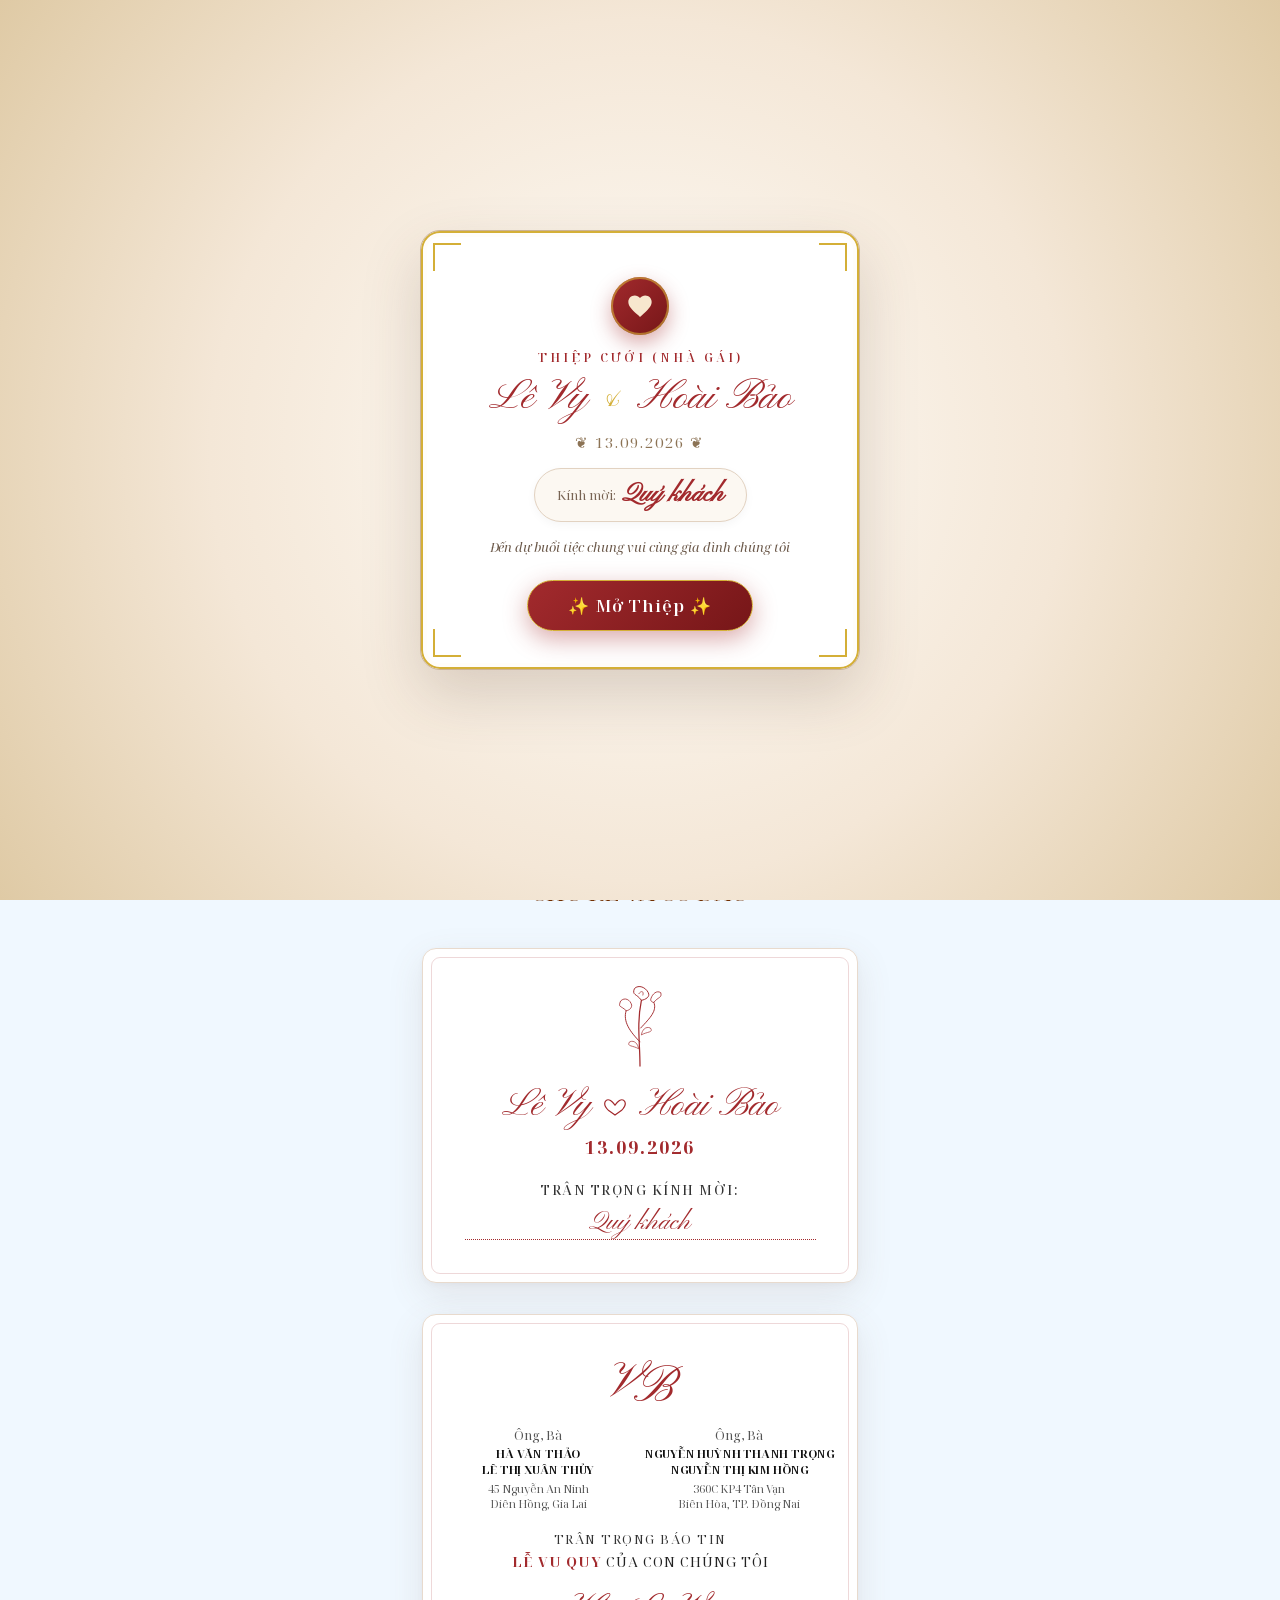
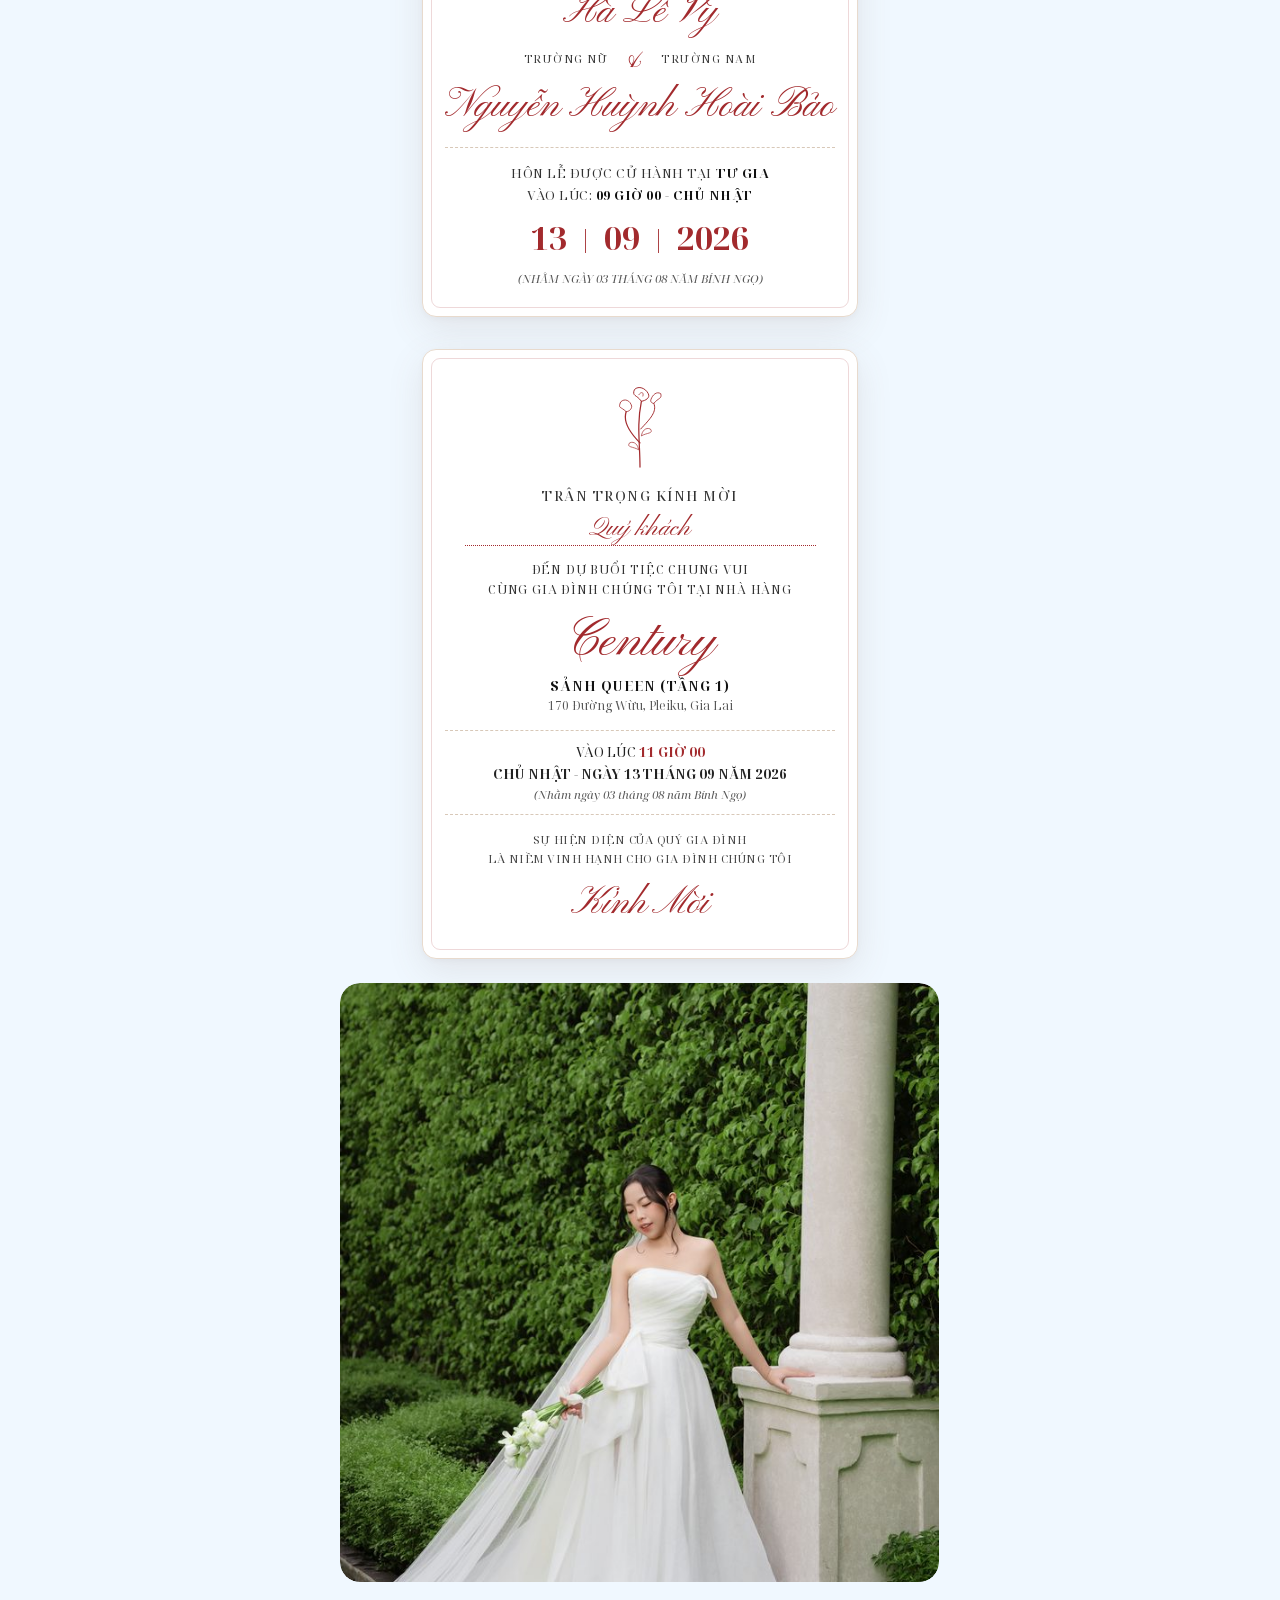
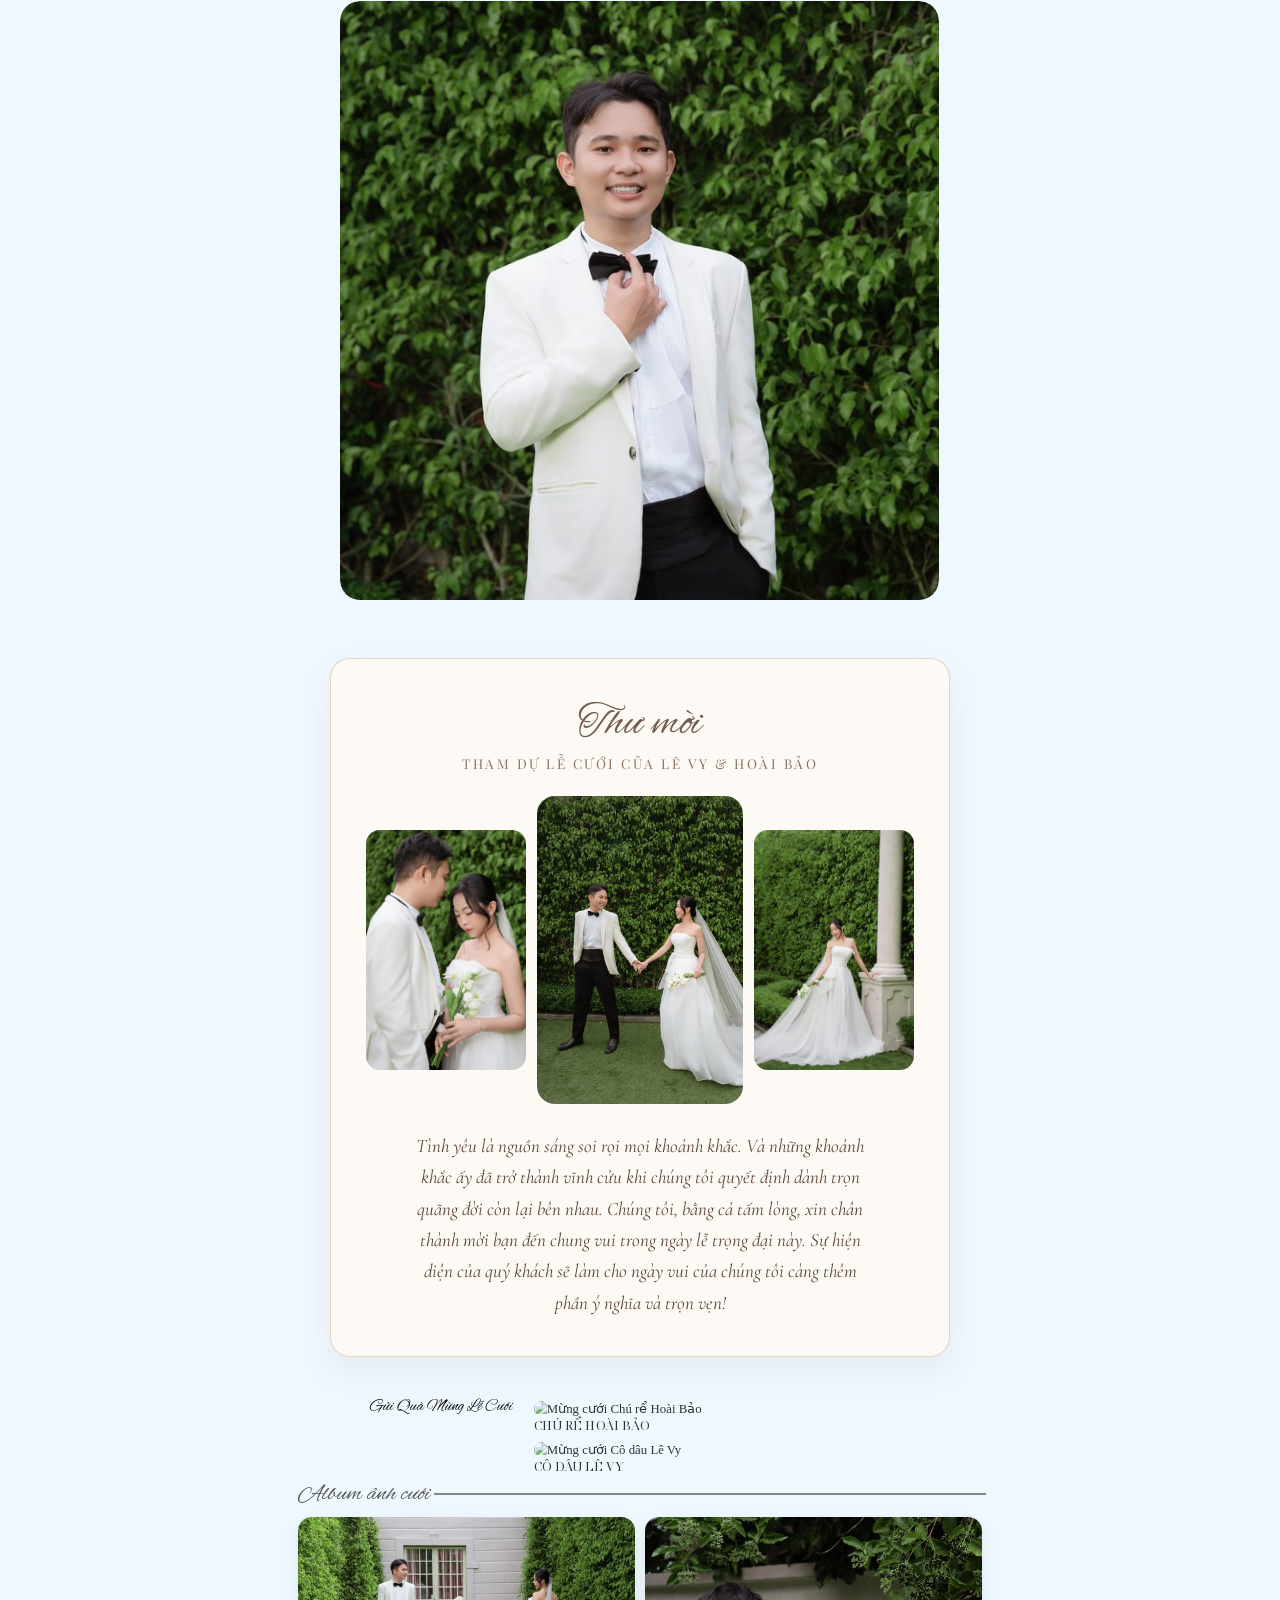
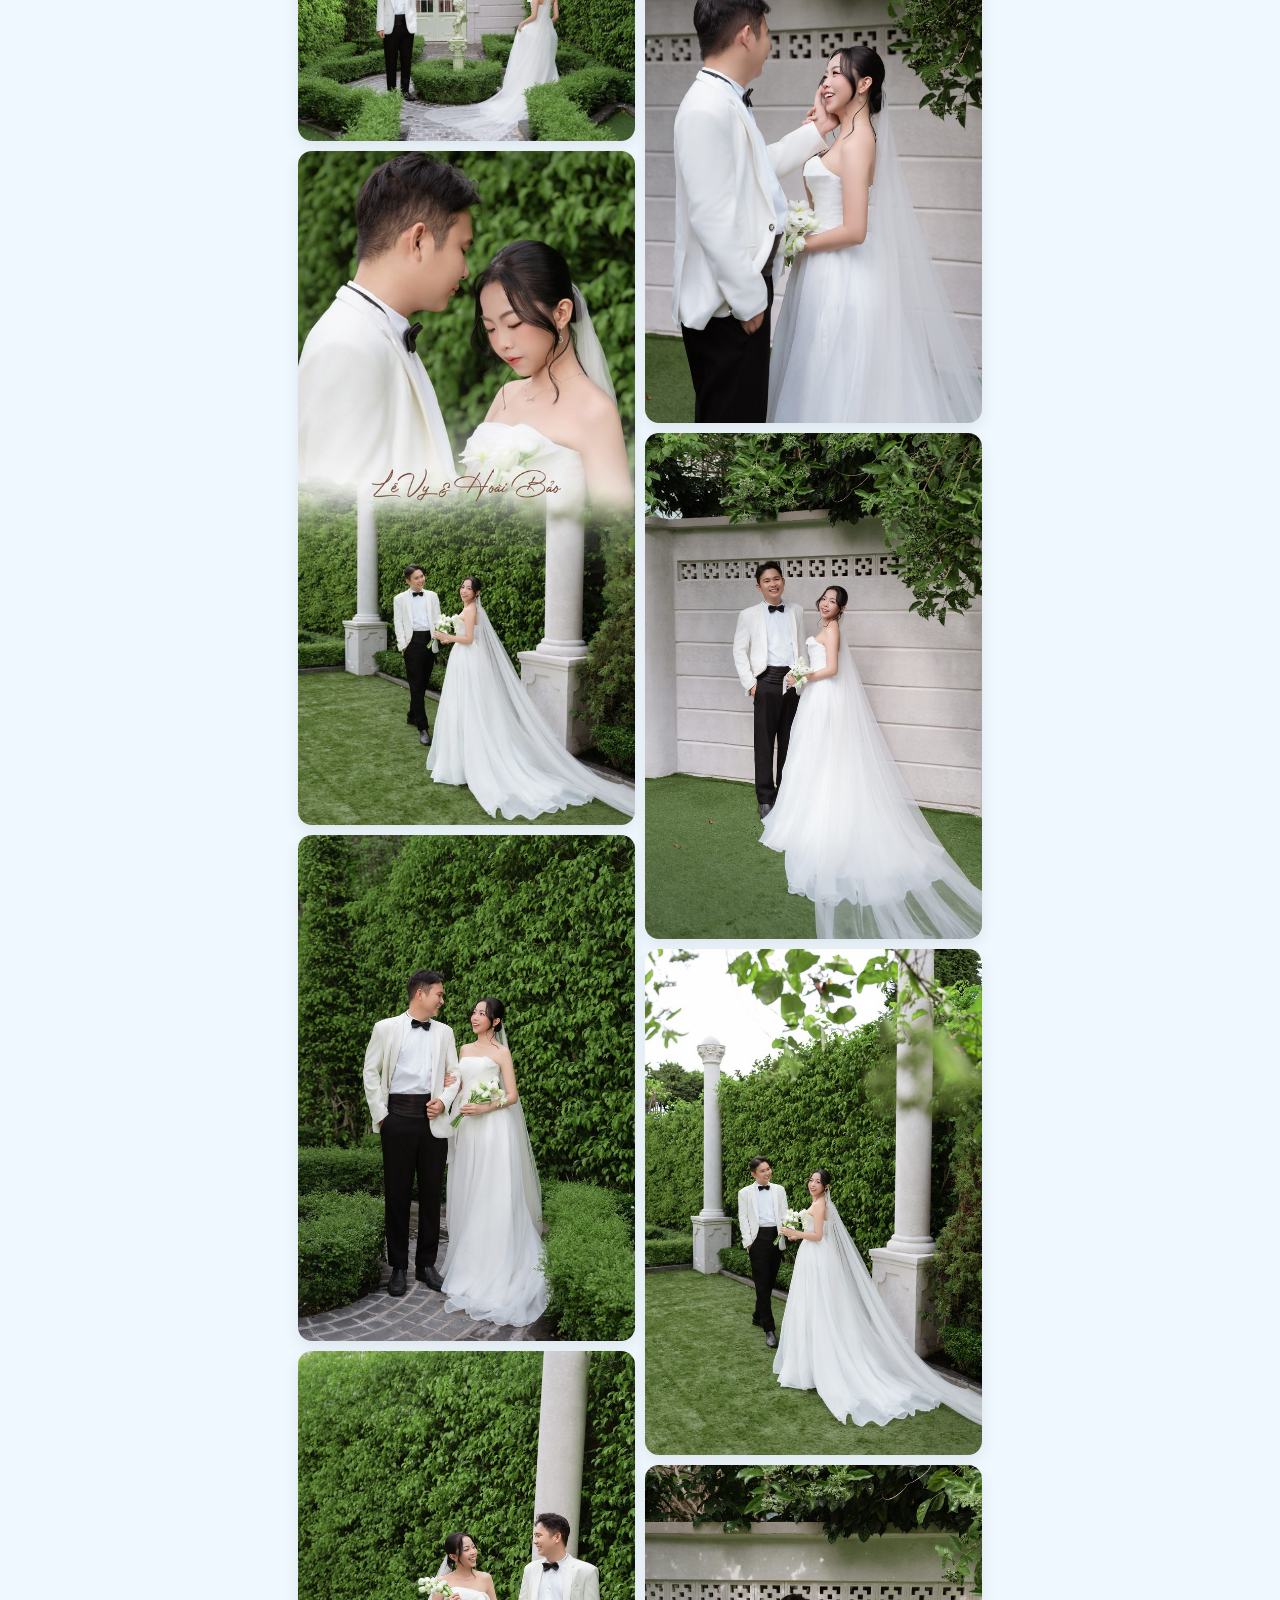
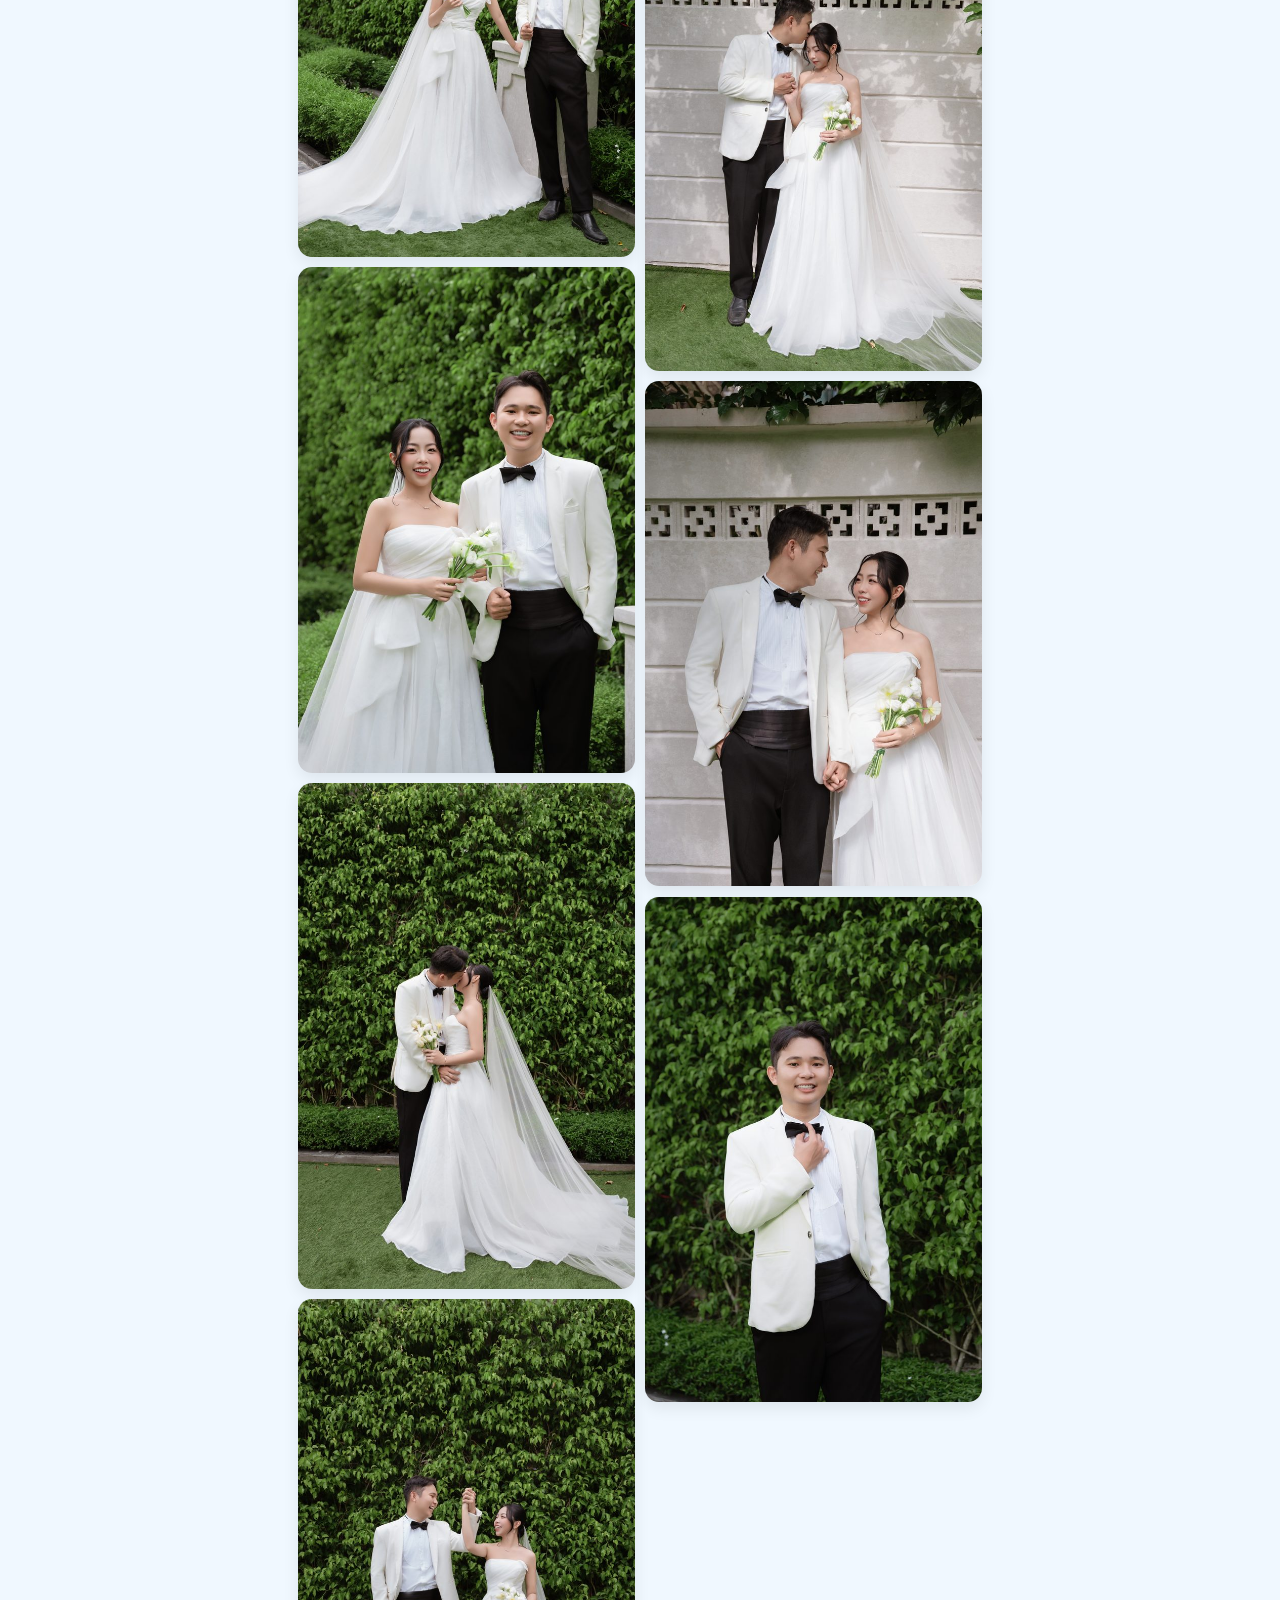
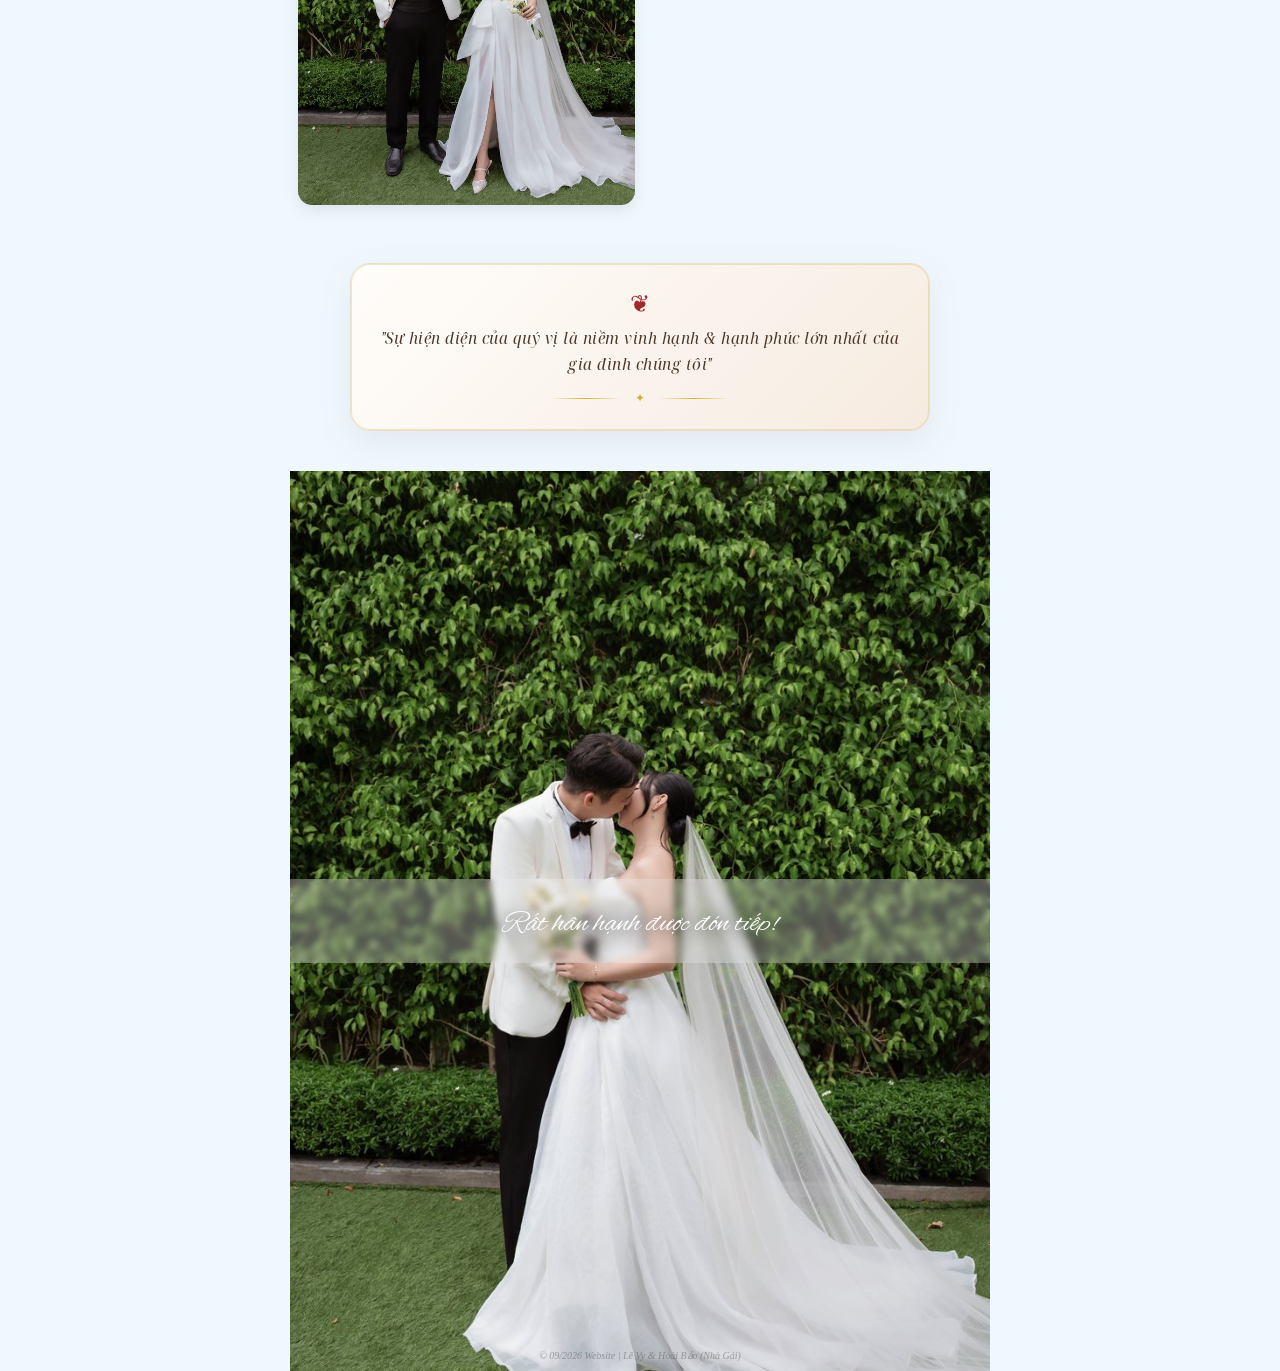
==== nhagai/index.html @ 1fc00e62 "Them nha trai" ====
<!DOCTYPE html>
<html lang="vi">

<head>
    <meta charset="UTF-8">
    <meta name="viewport" content="width=device-width, initial-scale=1.0">
    <title>Lễ Vu Quy Lê Vy & Hoài Bảo | Thiệp Nhà Gái</title>
    <link rel="stylesheet" href="../style.css?v=19.9">
    <link rel="stylesheet" href="../style2.css?v=19.9">
    <script src="../js.js?v=19.9"></script>

    <link rel="preconnect" href="https://fonts.googleapis.com">
    <link rel="preconnect" href="https://fonts.gstatic.com" crossorigin>
    <link
        href="https://fonts.googleapis.com/css2?family=Alex+Brush&family=Cormorant+Garamond:ital,wght@0,400;0,500;0,600;0,700;1,400&family=Great+Vibes&family=MonteCarlo&family=Montserrat:ital,wght@0,300..700;1,300..700&family=Newsreader:opsz,wght@6..72,500&family=Noto+Serif+Display:ital,wght@0,300..700;1,300..700&family=Pinyon+Script&family=Playfair+Display:ital,wght@0,400;0,600;0,700;1,400&display=swap"
        rel="stylesheet">

    <meta property="og:title" content="Lễ Vu Quy Lê Vy & Hoài Bảo | Thiệp Nhà Gái" />
    <meta property="og:description"
        content="Kính mời quý khách đến dự lễ cưới của Lê Vy & Hoài Bảo | Chủ Nhật, 13 tháng 9, 2026 | Nhà Hàng Century, Pleiku, Gia Lai" />
    <meta property="og:image" content="https://hoaibao-levy.vercel.app/source/photos/couple_2.jpg" />
    <meta property="og:type" content="website" />
    <meta property="og:url" content="https://hoaibao-levy.vercel.app/nhagai" />
    <link rel="icon" href="../source/favicon.png" type="image/png">

    <link rel="preload" as="image" href="../source/doc/back_thiep.svg" />
    <link rel="preload" as="audio" href="../source/music.mp3" type="audio/mpeg" />
    <link rel="preload" as="image" href="../source/doc/cam_anh.svg" />
    <link rel="preload" as="image" href="../source/doc/xanh_chi.svg" />
</head>

<audio id="myAudio" loop preload="auto">
    <source src="../source/music.mp3" type="audio/mpeg">
    Trình duyệt của bạn không hỗ trợ audio.
</audio>

<body data-side="nhagai">
    <!-- Canvas cánh hoa rơi & hiệu ứng lung linh -->
    <canvas id="petalsCanvas"></canvas>

    <!-- Floating Nút Tắt/Mở Nhạc Sang Trọng -->
    <button id="musicControlBtn" class="music_control_btn playing" aria-label="Bật/Tắt nhạc">
        <div class="music_disc">
            <svg viewBox="0 0 24 24" fill="currentColor" class="music_icon icon_playing">
                <path d="M12 3v10.55c-.59-.34-1.27-.55-2-.55-2.21 0-4 1.79-4 4s1.79 4 4 4 4-1.79 4-4V7h4V3h-6z" />
            </svg>
            <svg viewBox="0 0 24 24" fill="currentColor" class="music_icon icon_paused">
                <path
                    d="M4.27 3L3 4.27l9 9v.28c-.59-.34-1.27-.55-2-.55-2.21 0-4 1.79-4 4s1.79 4 4 4 4-1.79 4-4v-1.73l4.27 4.27c-.4.24-.86.41-1.37.46V21h.1c2.21 0 4-1.79 4-4v-2.73l3.73 3.73L20.73 21 4.27 3zM14 7h4V3h-6v5.18l2 2V7z" />
            </svg>
        </div>
        <div class="music_waves">
            <span></span><span></span><span></span>
        </div>
    </button>

    <!-- ENVELOPE LANDING OVERLAY (Luxury Redesign - Nhà Gái) -->
    <div id="envelopeOverlay">
        <div class="envelope_card">
            <!-- Gold Corner Ornaments -->
            <div class="corner_gold corner_tl"></div>
            <div class="corner_gold corner_tr"></div>
            <div class="corner_gold corner_bl"></div>
            <div class="corner_gold corner_br"></div>

            <div class="envelope_wax_seal">
                <svg viewBox="0 0 24 24" fill="currentColor" width="28" height="28">
                    <path
                        d="M12 21.35l-1.45-1.32C5.4 15.36 2 12.28 2 8.5 2 5.42 4.42 3 7.5 3c1.74 0 3.41.81 4.5 2.09C13.09 3.81 14.76 3 16.5 3 19.58 3 22 5.42 22 8.5c0 3.78-3.4 6.86-8.55 11.54L12 21.35z" />
                </svg>
            </div>

            <div class="envelope_sub_label">THIỆP CƯỚI (NHÀ GÁI)</div>

            <div class="envelope_couple_names">
                <span class="envelope_name">Lê Vy</span>
                <span class="envelope_amp">&amp;</span>
                <span class="envelope_name">Hoài Bảo</span>
            </div>

            <div class="envelope_gold_divider">❦ 13.09.2026 ❦</div>

            <div class="guest_pill_box">
                <span class="guest_label">Kính mời:</span>
                <span id="envelopeGuestName" class="guest_name">Quý khách</span>
            </div>

            <div class="envelope_subtext">Đến dự buổi tiệc chung vui cùng gia đình chúng tôi</div>
            <button id="btnOpenEnvelope" class="btn_open_envelope">✨ Mở Thiệp ✨</button>
        </div>
    </div>

    <!-- THIỆP COVER SECTION (Nhà Gái) -->
    <div class="thiep">
        <div class="thiep_blur-bg">
            <div class="thiep_container">
                <!-- Save the Date -->
                <div class="thiep_des">
                    <span class="thiep_gold_flourish">❦</span>
                    <p class="font_fancy_savetime">Save the Date</p>
                    <span class="thiep_gold_flourish">❦</span>
                </div>

                <!-- Tên Chú Rể & Cô Dâu (Nhà Gái: Bride First) -->
                <div class="thiep_name">
                    <h1 class="thiep_couple_title text_white">
                        <span>Lê Vy</span>
                        <span class="thiep_ampersand">&amp;</span>
                        <span>Hoài Bảo</span>
                    </h1>
                </div>

                <!-- Ngày Giờ Lễ Cưới -->
                <div class="thiep_date_box">
                    <div class="thiep_date_row">
                        <div class="thiep_item">
                            <hr class="gold_line">
                            <span class="padding_day">CHỦ NHẬT</span>
                            <hr class="gold_line">
                        </div>
                        <div class="thiep_main_date">13</div>
                        <div class="thiep_item">
                            <hr class="gold_line">
                            <span class="padding_hour">11H00</span>
                            <hr class="gold_line">
                        </div>
                    </div>
                    <div class="thiep_month_year">THÁNG 09 • 2026</div>
                </div>

                <!-- Địa Điểm Tổ Chức (Nhà Gái: Century Gia Lai) -->
                <div class="thiep_add">
                    <p class="add_fancy">Địa điểm tổ chức</p>
                    <h2 class="add_big">NHÀ HÀNG CENTURY</h2>
                    <p class="add_small">Sảnh Queen (Tầng 1)</p>
                    <p class="add_small">170 Đường Wừu — Pleiku — Gia Lai</p>
                </div>

                <!-- Nút Bản Đồ -->
                <div class="thiep_all_icon">
                    <a class="thiep_map_btn"
                        href="https://maps.google.com/?q=Nh%C3%A0+H%C3%A0ng+Century,+170+W%E1%BB%ABu,+Pleiku,+Gia+Lai"
                        target="_blank" rel="noopener noreferrer">
                        <svg width="18" height="18" viewBox="0 0 24 24" fill="currentColor">
                            <path
                                d="M12 2C8.13 2 5 5.13 5 9c0 5.25 7 13 7 13s7-7.75 7-13c0-3.87-3.13-7-7-7zm0 9.5c-1.38 0-2.5-1.12-2.5-2.5s1.12-2.5 2.5-2.5 2.5 1.12 2.5 2.5-1.12 2.5-2.5 2.5z" />
                        </svg>
                        <span>Xem Bản Đồ Chỉ Đường</span>
                    </a>
                </div>

            </div>
        </div>
    </div>

    <!-- Đếm ngược ngày cưới (Nhà Gái: 13.09.2026 11:00) -->
    <div class="countdown_section reveal_element reveal_scale">
        <div class="countdown_header">Cùng đếm ngược thời gian</div>
        <div class="countdown_subheader">Đến ngày chung đôi 13.09.2026</div>
        <div class="countdown_grid">
            <div class="countdown_box">
                <div id="cdDays" class="countdown_num">00</div>
                <div class="countdown_label">Ngày</div>
            </div>
            <div class="countdown_box">
                <div id="cdHours" class="countdown_num">00</div>
                <div class="countdown_label">Giờ</div>
            </div>
            <div class="countdown_box">
                <div id="cdMins" class="countdown_num">00</div>
                <div class="countdown_label">Phút</div>
            </div>
            <div class="countdown_box">
                <div id="cdSecs" class="countdown_num">00</div>
                <div class="countdown_label">Giây</div>
            </div>
        </div>
    </div>

    <!-- REFINED FAMILY SECTION (Matching VY BAO - 13T9 1.png - Nhà Gái) -->
    <div class="gt_container">
        <div class="gt_des font_montserrat">Giới thiệu</div>
        <div class="gt_des2 font_thanh_dam">Chú Rể và Cô Dâu</div>

        <div class="orig_cards_wrapper">
            <!-- BÌA THIỆP (Card 1 - Nhà Gái) -->
            <div class="orig_card orig_card_cover reveal_element reveal_scale">
                <div class="flower_art_wrapper">
                    <svg class="original_flower_art" width="70" height="90" viewBox="0 0 100 130" fill="none">
                        <path d="M50 120 C50 85, 45 60, 52 25" stroke="#a22a2d" stroke-width="1.8"
                            stroke-linecap="round" />
                        <path d="M50 85 C35 70, 25 55, 30 40" stroke="#a22a2d" stroke-width="1.4"
                            stroke-linecap="round" />
                        <path d="M51 65 C65 50, 75 40, 70 28" stroke="#a22a2d" stroke-width="1.4"
                            stroke-linecap="round" />
                        <path d="M52 25 C45 15, 38 18, 42 8 C48 2, 58 6, 62 14 C65 20, 58 24, 52 25 Z" stroke="#a22a2d"
                            stroke-width="1.4" fill="none" />
                        <path d="M48 16 C52 10, 56 12, 54 18" stroke="#a22a2d" stroke-width="1" fill="none" />
                        <path d="M30 40 C22 32, 18 36, 22 26 C28 20, 36 24, 38 32 C38 38, 32 40, 30 40 Z"
                            stroke="#a22a2d" stroke-width="1.2" fill="none" />
                        <path d="M70 28 C76 20, 82 22, 80 14 C74 10, 68 16, 66 22 C64 26, 68 28, 70 28 Z"
                            stroke="#a22a2d" stroke-width="1.2" fill="none" />
                        <path d="M48 95 C40 90, 30 92, 35 85 C42 82, 47 88, 48 95 Z" stroke="#a22a2d" stroke-width="1"
                            fill="none" />
                        <path d="M52 75 C60 70, 70 72, 65 65 C58 62, 53 68, 52 75 Z" stroke="#a22a2d" stroke-width="1"
                            fill="none" />
                    </svg>
                </div>

                <div class="orig_names_row">
                    <span class="orig_callig_name">Lê Vy</span>
                    <span class="orig_heart_mark">
                        <svg width="28" height="18" viewBox="0 0 30 20" fill="none">
                            <path d="M8 14 C4 10 2 6 5 3 C8 0 12 4 15 8 C18 4 22 0 25 3 C28 6 26 10 22 14 L15 19 Z"
                                fill="none" stroke="#a22a2d" stroke-width="1.3" />
                        </svg>
                    </span>
                    <span class="orig_callig_name">Hoài Bảo</span>
                </div>

                <div class="orig_date_center">13.09.2026</div>

                <div class="orig_invitation_section">
                    <div class="orig_kinhmoi_label">TRÂN TRỌNG KÍNH MỜI:</div>
                    <div class="orig_dotted_line">
                        <span id="cardCoverGuestName" class="orig_guest_name">Quý khách</span>
                    </div>
                </div>
            </div>

            <!-- THÔNG TIN LỄ CƯỚI - LỄ VU QUY (Card 2 - Nhà Gái) -->
            <div class="orig_card orig_card_family reveal_element reveal_scale">
                <div class="vb_monogram_wrapper">
                    <svg width="85" height="65" viewBox="0 0 100 80" fill="none">
                        <text x="12" y="58" font-family="'Pinyon Script', 'Great Vibes', cursive" font-size="58"
                            fill="#a22a2d">V</text>
                        <text x="42" y="64" font-family="'Pinyon Script', 'Great Vibes', cursive" font-size="62"
                            fill="#a22a2d">B</text>
                    </svg>
                </div>

                <div class="orig_family_grid">
                    <div class="orig_fam_col">
                        <p class="orig_fam_role">Ông, Bà</p>
                        <p class="orig_fam_name">HÀ VĂN THẢO</p>
                        <p class="orig_fam_name">LÊ THỊ XUÂN THỦY</p>
                        <p class="orig_fam_addr">45 Nguyễn An Ninh<br>Diên Hồng, Gia Lai</p>
                    </div>
                    <div class="orig_fam_col">
                        <p class="orig_fam_role">Ông, Bà</p>
                        <p class="orig_fam_name">NGUYỄN HUỲNH THANH TRỌNG</p>
                        <p class="orig_fam_name">NGUYỄN THỊ KIM HỒNG</p>
                        <p class="orig_fam_addr">360C KP4 Tân Vạn<br>Biên Hòa, TP. Đồng Nai</p>
                    </div>
                </div>

                <div class="orig_announce_block">
                    <p class="orig_ann_sub">TRÂN TRỌNG BÁO TIN</p>
                    <p class="orig_ann_main"><span class="red_bold">LỄ VU QUY</span> CỦA CON CHÚNG TÔI</p>
                </div>

                <div class="orig_couple_block">
                    <div class="orig_bride_name">Hà Lê Vy</div>
                    <div class="orig_roles_row">
                        <span class="orig_role">TRƯỜNG NỮ</span>
                        <span class="orig_callig_amp">&amp;</span>
                        <span class="orig_role">TRƯỜNG NAM</span>
                    </div>
                    <div class="orig_groom_name">Nguyễn Huỳnh Hoài Bảo</div>
                </div>

                <div class="orig_ceremony_block">
                    <p class="orig_cer_line">HÔN LỄ ĐƯỢC CỬ HÀNH TẠI <span class="black_bold">TƯ GIA</span></p>
                    <p class="orig_cer_line">VÀO LÚC: <span class="black_bold">09 GIỜ 00 - CHỦ NHẬT</span></p>

                    <div class="orig_split_date">
                        <span class="date_part">13</span>
                        <span class="date_sep">|</span>
                        <span class="date_part">09</span>
                        <span class="date_sep">|</span>
                        <span class="date_part">2026</span>
                    </div>

                    <p class="orig_lunar_date">(NHẰM NGÀY 03 THÁNG 08 NĂM BÍNH NGỌ)</p>
                </div>
            </div>

            <!-- THƯ MỜI TIỆC CƯỚI - CENTURY (Card 3 - Nhà Gái) -->
            <div class="orig_card orig_card_party reveal_element reveal_scale">
                <div class="flower_art_wrapper">
                    <svg class="original_flower_art" width="70" height="90" viewBox="0 0 100 130" fill="none">
                        <path d="M50 120 C50 85, 45 60, 52 25" stroke="#a22a2d" stroke-width="1.8"
                            stroke-linecap="round" />
                        <path d="M50 85 C35 70, 25 55, 30 40" stroke="#a22a2d" stroke-width="1.8"
                            stroke-linecap="round" />
                        <path d="M51 65 C65 50, 75 40, 70 28" stroke="#a22a2d" stroke-width="1.4"
                            stroke-linecap="round" />
                        <path d="M52 25 C45 15, 38 18, 42 8 C48 2, 58 6, 62 14 C65 20, 58 24, 52 25 Z" stroke="#a22a2d"
                            stroke-width="1.4" fill="none" />
                        <path d="M48 16 C52 10, 56 12, 54 18" stroke="#a22a2d" stroke-width="1" fill="none" />
                        <path d="M30 40 C22 32, 18 36, 22 26 C28 20, 36 24, 38 32 C38 38, 32 40, 30 40 Z"
                            stroke="#a22a2d" stroke-width="1.2" fill="none" />
                        <path d="M70 28 C76 20, 82 22, 80 14 C74 10, 68 16, 66 22 C64 26, 68 28, 70 28 Z"
                            stroke="#a22a2d" stroke-width="1.2" fill="none" />
                        <path d="M48 95 C40 90, 30 92, 35 85 C42 82, 47 88, 48 95 Z" stroke="#a22a2d" stroke-width="1"
                            fill="none" />
                        <path d="M52 75 C60 70, 70 72, 65 65 C58 62, 53 68, 52 75 Z" stroke="#a22a2d" stroke-width="1"
                            fill="none" />
                    </svg>
                </div>

                <div class="orig_party_kinhmoi">TRÂN TRỌNG KÍNH MỜI</div>
                <div class="orig_dotted_line">
                    <span id="cardPartyGuestName" class="orig_guest_name">Quý khách</span>
                </div>

                <div class="orig_party_subtext">
                    ĐẾN DỰ BUỔI TIỆC CHUNG VUI<br>
                    CÙNG GIA ĐÌNH CHÚNG TÔI TẠI NHÀ HÀNG
                </div>

                <div class="orig_venue_name">Century</div>

                <div class="orig_venue_details">
                    <p class="orig_venue_hall">SẢNH QUEEN (TẦNG 1)</p>
                    <p class="orig_venue_addr">170 Đường Wừu, Pleiku, Gia Lai</p>
                </div>

                <div class="orig_party_time_block">
                    <p class="orig_time_line">VÀO LÚC <span class="red_bold">11 GIỜ 00</span></p>
                    <p class="orig_time_line red_bold">CHỦ NHẬT - NGÀY 13 THÁNG 09 NĂM 2026</p>
                    <p class="orig_lunar_date">(Nhằm ngày 03 tháng 08 năm Bính Ngọ)</p>
                </div>

                <div class="orig_honor_text">
                    SỰ HIỆN DIỆN CỦA QUÝ GIA ĐÌNH<br>
                    LÀ NIỀM VINH HẠNH CHO GIA ĐÌNH CHÚNG TÔI
                </div>

                <div class="orig_signature">Kính Mời</div>
            </div>
        </div>

        <div class="gt_img reveal_element reveal_left">
            <img src="../source/photos/dsc05769.jpg" alt="Chú rể Hoài Bảo & Cô dâu Lê Vy">
        </div>
        <div class="gt_img reveal_element reveal_right">
            <img src="../source/photos/dsc06004.jpg" alt="Hoài Bảo & Lê Vy">
        </div>

    </div>

    <!-- Mời -->
    <div class="moi_container reveal_element">
        <div class="moi_desc1 font_fancy">Thư mời</div>
        <div class="moi_desc2 font_tnr">Tham dự Lễ cưới của Lê Vy &amp; Hoài Bảo</div>
        <div class="moi_img">
            <img class="img_small js_l js_left" src="../source/photos/dsc05714.jpg" alt="Lê Vy &amp; Hoài Bảo">
            <img class="img_big js_center" src="../source/photos/dsc05822.jpg" alt="Lê Vy &amp; Hoài Bảo">
            <img class="img_small js_r js_right" src="../source/photos/dsc05769.jpg" alt="Lê Vy &amp; Hoài Bảo">
        </div>

        <div class="moi_desc3 font_tnr"> Tình yêu là nguồn sáng soi rọi mọi khoảnh khắc.
            Và những khoảnh khắc ấy đã trở thành vĩnh cửu khi chúng tôi quyết định dành
            trọn quãng đời còn lại bên nhau. Chúng tôi, bằng cả tấm lòng, xin chân thành
            mời bạn đến chung vui trong ngày lễ trọng đại này. Sự hiện diện của quý khách sẽ
            làm cho ngày vui của chúng tôi càng thêm phần ý nghĩa và trọn vẹn!</div>
    </div>

    <!-- BANK POPUP SECTION -->
    <div class="popup_container">
        <p class="cf_desc font_fancy popup_title">Gửi Quà Mừng Lễ Cưới</p>
        <div class="popup_row">
            <div class="popup_item js_qr">
                <img src="../source/doc/doc_anh.svg" alt="Mừng cưới Chú rể Hoài Bảo">
                <p class="font_thanh_dam popup_name">CHÚ RỂ HOÀI BẢO</p>
            </div>
            <div class="popup_item js_qr">
                <img src="../source/doc/doc_chi.svg" alt="Mừng cưới Cô dâu Lê Vy">
                <p class="font_thanh_dam popup_name">CÔ DÂU LÊ VY</p>
            </div>
        </div>
    </div>

    <div class="popup">
        <div class="popup_overlay"></div>
        <div class="popup_content">
            <span class="popup_close">&times;</span>
            <div class="popup_item popup_item1">
                <img src="../source/ngang/qr_anh.svg" alt="">
                <div class="copy copy_anh" data-copy="107877815585"></div>
            </div>
            <div class="popup_item popup_item2">
                <img src="../source/ngang/qr_chi.svg" alt="">
                <div class="copy copy_chi" data-copy="3624205122197"></div>
            </div>
        </div>
    </div>
    <!-- album -->
    <div id="copy-toast">Đã copy!</div>

    <div class="album_header reveal_element">
        <span>Album ảnh cưới</span>
        <div class="line"></div>
    </div>
    <div class="album_container reveal_element">
        <img class="js_album album_left" src="../source/photos/dsc05695.jpg" alt="Ảnh cưới Hoài Bảo & Lê Vy">
        <img class="js_album album_left" src="../source/photos/ac4.jpg" alt="Ảnh cưới Hoài Bảo & Lê Vy">
        <img class="js_album album_left" src="../source/photos/dsc05732.jpg" alt="Ảnh cưới Hoài Bảo & Lê Vy">
        <img class="js_album album_left" src="../source/photos/dsc05785.jpg" alt="Ảnh cưới Hoài Bảo & Lê Vy">
        <img class="js_album album_left" src="../source/photos/dsc05809.jpg" alt="Ảnh cưới Hoài Bảo & Lê Vy">
        <img class="js_album album_left" src="../source/photos/dsc05877.jpg" alt="Ảnh cưới Hoài Bảo & Lê Vy">
        <img class="js_album album_right" src="../source/photos/dsc05900.jpg" alt="Ảnh cưới Hoài Bảo & Lê Vy">
        <img class="js_album album_right" src="../source/photos/dsc05923.jpg" alt="Ảnh cưới Hoài Bảo & Lê Vy">
        <img class="js_album album_right" src="../source/photos/dsc05931.jpg" alt="Ảnh cưới Hoài Bảo & Lê Vy">
        <img class="js_album album_right" src="../source/photos/dsc05951.jpg" alt="Ảnh cưới Hoài Bảo & Lê Vy">
        <img class="js_album album_right" src="../source/photos/dsc05981.jpg" alt="Ảnh cưới Hoài Bảo & Lê Vy">
        <img class="js_album album_right" src="../source/photos/dsc05995.jpg" alt="Ảnh cưới Hoài Bảo & Lê Vy">
        <img class="js_album album_right" src="../source/photos/dsc06004.jpg" alt="Ảnh cưới Hoài Bảo & Lê Vy">
    </div>

    <!-- THANH TRUYỀN TẢI SANG TRỌNG TRƯỚC PHẦN CẢM ƠN -->
    <div class="thank_pre_banner reveal_element reveal_scale">
        <div class="pre_banner_inner">
            <div class="pre_banner_symbol">❦</div>
            <p class="pre_banner_quote">"Sự hiện diện của quý vị là niềm vinh hạnh &amp; hạnh phúc lớn nhất của gia đình chúng tôi"</p>
            <div class="pre_banner_line"><span>✦</span></div>
        </div>
    </div>

    <!-- Thanks -->
    <div class="thank_container">
        <div class="thank_desc">
            <img src="../source/thank.svg" alt="">
            <p>Rất hân hạnh được đón tiếp!</p>
        </div>
        <div class="footter">
            © 09/2026 Website | Lê Vy &amp; Hoài Bảo (Nhà Gái)
        </div>
    </div>

    <!-- Lightbox Xem Album Ảnh Khổ Lớn -->
    <div id="galleryLightbox">
        <button id="btnLightboxClose" class="lightbox_close">&times;</button>
        <button id="btnLightboxPrev" class="lightbox_btn lightbox_btn_prev">&#10094;</button>
        <img id="lightboxImg" class="lightbox_img" src="" alt="Ảnh cưới khổ lớn" />
        <button id="btnLightboxNext" class="lightbox_btn lightbox_btn_next">&#10095;</button>
    </div>

    <script>
        const btn_qr = document.querySelector('.js_qr')
        const pop_up = document.querySelector('.popup')
        const pop_up_ctn = document.querySelector('.popup_container')

        document.querySelectorAll('.js_qr').forEach(item => {
            item.addEventListener('click', () => {
                pop_up.style.display = 'block'
            })
        })
        const close = document.querySelector('.popup_close')
        if (close) {
            close.addEventListener('click', () => {
                pop_up.style.display = 'none'
            })
        }
        const overlay = document.querySelector('.popup_overlay')
        if (overlay) {
            overlay.addEventListener('click', () => {
                pop_up.style.display = 'none'
            })
        }

        // Sao chép STK
        const toast = document.getElementById("copy-toast");
        function showCopyToast() {
            toast.classList.add("show");
            setTimeout(() => {
                toast.classList.remove("show");
            }, 2000);
        }

        document.querySelectorAll(".copy").forEach(button => {
            button.addEventListener("click", function () {
                const stk = this.getAttribute("data-copy");
                navigator.clipboard.writeText(stk).then(() => {
                    showCopyToast();
                });
            });
        });
    </script>
</body>

</html>
---- style.css ----
.font_fancy{
    font-family: "Alex Brush", cursive;
    font-weight: 500;
    font-style: normal;
    /* font-size: 36px; */
}


.font_newsreader {
    font-family: "Newsreader", serif;
    font-optical-sizing: auto;
    font-weight: 300;
    font-style: normal;
}

.font_tnr {
    font-family: 'Times New Roman', Times, serif;
}

.font_montserrat{
    font-family: "Montserrat", sans-serif;
    font-optical-sizing: auto;
    font-weight: 300;
    font-style: normal;
}

.font_thanh_dam {
    font-family: "Noto Serif Display", serif;
    font-optical-sizing: auto;
    font-weight: 400;
    font-style: normal;
    font-variation-settings:
    "wdth" 100;
}

#audioIndicator {
    position: fixed;
    top: 10px;
    right: 10px;
    z-index: 4;
    background-color: #fdfaf2;
    padding: 10px;
    border-radius: 50%;
    cursor: pointer;
    user-select: none;
  }

  #audioIndicator > img {
    display: block;
  }

/* HTML................................................................. */

html {
    scroll-behavior: smooth;
    background-color:#f0f8ff;

    overflow-x: hidden;
    /* overflow-y: hidden; */
    /* scrollbar-width: none;
    -ms-overflow-style: none;
    height: 0px; */
}

* {
    margin: 0;
    padding: 0;
    box-sizing: border-box;
}

body {
    width: 100%;
    max-width: 700px;
    margin: auto;
    display: flex;
    flex-direction: column;
    align-items: center;
}

.thiep {
    position: relative;
    width: 100%;
    overflow: hidden;
    background-repeat: no-repeat;
    background-position: center;
    background-size: cover;
    display: flex;
    align-items: center;
    justify-content: center;
}

@keyframes zoomInOut {
    0% {
        transform: scale(1);
    }
    50% {
        transform: scale(1.05);
    }
    100% {
        transform: scale(1);
    }
}

.thiep::before {
    content: "";
    position: absolute;
    inset: 0;
    background-image: url("./source/photos/couple_2.jpg") !important;
    background-size: cover;
    background-position: center 25%;
    background-repeat: no-repeat;
    animation: zoomInOut 12s ease-in-out infinite;
    z-index: 0;
    transform-origin: center 25%;
}

.thiep::after {
    content: "";
    position: absolute;
    inset: 0;
    background: linear-gradient(to bottom, rgba(0, 0, 0, 0.35) 0%, rgba(0, 0, 0, 0.08) 50%, rgba(0, 0, 0, 0.55) 100%);
    z-index: 1;
    pointer-events: none;
}

.thiep_blur-bg {
    position: relative;
    width: 100%;
    max-width: 520px;
    margin: 0 auto;
    border-radius: 0;
    background: transparent;
    -webkit-backdrop-filter: none;
    backdrop-filter: none;
    color: white;
    text-align: center;
    z-index: 2;
    border: none;
    box-shadow: none;
    padding: 50px 20px 40px 20px;
}

.thiep_container {
    position: relative;
    z-index: 2;
    color: white;
    text-align: center;
}

.thiep_des {
    display: flex;
    align-items: center;
    justify-content: center;
    gap: 8px;
    margin-bottom: 16px;
}

.font_fancy_savetime {
    font-family: "Pinyon Script", "Great Vibes", "MonteCarlo", cursive;
    font-size: 38px;
    color: #ffffff;
    text-shadow: 0 3px 12px rgba(0, 0, 0, 0.9);
    margin: 0;
    line-height: 1.1;
}

.thiep_gold_flourish {
    color: #d4af37;
    font-size: 16px;
    text-shadow: 0 2px 8px rgba(0, 0, 0, 0.8);
}

.thiep_name {
    margin: 20px 0 26px 0;
}

.thiep_couple_title {
    font-family: "Pinyon Script", "Great Vibes", cursive;
    font-size: 46px;
    font-weight: 500;
    color: #ffffff !important;
    text-shadow: 0 4px 18px rgba(0, 0, 0, 0.95), 0 0 10px rgba(0, 0, 0, 0.8) !important;
    display: flex;
    align-items: center;
    justify-content: center;
    gap: 12px;
    flex-wrap: wrap;
    line-height: 1.15;
}

.thiep_ampersand {
    font-family: "Pinyon Script", "Great Vibes", cursive;
    font-size: 36px;
    color: #f7e2bd !important;
    text-shadow: 0 3px 12px rgba(0, 0, 0, 0.9) !important;
}

/* Date Box Section */
.thiep_date_box {
    margin: 26px 0;
    position: relative;
    display: flex;
    flex-direction: column;
    align-items: center;
    justify-content: center;
    text-align: center;
    color: white;
    width: 100%;
}

.thiep_date_row {
    display: flex;
    align-items: center;
    justify-content: center;
    gap: 16px;
    width: 100%;
    max-width: 360px;
    margin: 0 auto;
}

.thiep_item {
    flex: 1;
    display: flex;
    flex-direction: column;
    align-items: center;
    justify-content: center;
    gap: 4px;
}

.gold_line {
    width: 100%;
    border: none;
    border-top: 1px solid rgba(212, 175, 55, 0.75);
    margin: 0;
}

.padding_day, .padding_hour {
    font-family: "Montserrat", sans-serif;
    font-size: 13px;
    letter-spacing: 2.5px;
    font-weight: 600;
    white-space: nowrap;
    display: block;
    text-align: center;
    color: #ffffff;
    text-shadow: 0 2px 8px rgba(0, 0, 0, 0.9);
}

.thiep_main_date {
    font-family: "Noto Serif Display", serif;
    font-size: 58px;
    font-weight: 700;
    padding: 0 10px;
    line-height: 1;
    color: #ffffff;
    text-shadow: 0 4px 20px rgba(0, 0, 0, 0.95);
}

.thiep_month_year {
    margin-top: 12px;
    font-family: "Noto Serif Display", serif;
    font-size: 16px;
    letter-spacing: 3.5px;
    text-align: center;
    color: #ffffff;
    text-shadow: 0 2px 10px rgba(0, 0, 0, 0.9);
}

/* Venue Section */
.thiep_add {
    position: relative;
    display: flex;
    flex-direction: column;
    text-align: center;
    margin-top: 24px;
    padding-top: 20px;
    border-top: 1px dashed rgba(255, 255, 255, 0.3);
}

.add_fancy {
    font-family: "Pinyon Script", "Great Vibes", cursive;
    font-size: 28px;
    color: #ffffff;
    text-shadow: 0 2px 10px rgba(0, 0, 0, 0.9);
}

.add_big {
    margin-top: 6px;
    margin-bottom: 8px;
    font-family: "Noto Serif Display", serif;
    font-size: 19px;
    font-weight: 700;
    letter-spacing: 2px;
    color: #ffffff;
    text-shadow: 0 3px 12px rgba(0, 0, 0, 0.95);
}

.add_small {
    font-family: "Noto Serif Display", serif;
    font-size: 14px;
    line-height: 1.5;
    letter-spacing: 0.8px;
    color: rgba(255, 255, 255, 0.92);
    text-shadow: 0 2px 8px rgba(0, 0, 0, 0.9);
}

.thiep_all_icon {
    display: block;
    margin-top: 22px;
}

.thiep_map_btn {
    display: inline-flex;
    align-items: center;
    justify-content: center;
    gap: 8px;
    background: rgba(255, 255, 255, 0.22);
    -webkit-backdrop-filter: blur(4px);
    backdrop-filter: blur(4px);
    border: 1px solid rgba(255, 255, 255, 0.85);
    color: #ffffff;
    padding: 10px 24px;
    border-radius: 25px;
    font-family: "Noto Serif Display", serif;
    font-size: 13.5px;
    font-weight: 600;
    text-decoration: none;
    box-shadow: 0 6px 20px rgba(0, 0, 0, 0.3);
    transition: all 0.3s cubic-bezier(0.4, 0, 0.2, 1);
    letter-spacing: 0.5px;
}

.thiep_map_btn:hover {
    background: rgba(255, 255, 255, 0.35);
    transform: translateY(-2px) scale(1.03);
    box-shadow: 0 8px 24px rgba(0, 0, 0, 0.4);
}
    border: 1px solid rgb(125, 125, 125);
}

.thiep_map > img {
    width: 16px;
    height: 16px;
}

/* Giới thiệu */
.gt_container {
    margin-top: 32px;
    display: flex;
    flex-direction: column;
    align-items: center;
    text-align: center;
}

.gt_des {
    font-size: 20px;
    margin-bottom: 8px;
}

.gt_des2 {
    text-transform: uppercase;
    font-weight: 500 !important;
    font-size: 24px;
    font-weight: bold;
    margin-bottom: 16px;
    color: #712f00;
    
}

.gt_img {
    position: relative;
    width: 90%;
    aspect-ratio: 1 / 1; /* cắt vuông */
    overflow: hidden;
    border-radius: 20px;
    margin-bottom: 18px;
}

.gt_img img {
    width: 100%;
    height: 100%;
    object-fit: cover;
    border-radius: 20px;
    display: block;
}

/* .caption {
    position: absolute;
    bottom: 12px;
    left: 50%;
    transform: translateX(-50%);
    color: white;
    font-size: 18px;
    font-weight: bold;
    text-shadow: 1px 1px 4px black;
    z-index: 1;
} */


/* ani 2 ảnh.................................................................... */
@keyframes fadeInUp {
    from {
        opacity: 0;
        transform: translateY(40px);
    }
    to {
        opacity: 1;
        transform: translateY(0);
    }
}

.gt_img {
    opacity: 0;
    transform: translateY(20px);
    transition: opacity 1.6s ease-out, transform 1.6s ease-out;
    will-change: transform, opacity;
}

.gt_img.show {
    animation: fadeInUp 1.8s ease forwards;
}
---- style2.css ----
.moi_container {
    margin-top: 32px;
    color: #00240e;
}

.moi_desc1 {
    text-align: center;
    font-size: 36px;
    margin-bottom: 4px;
}

.moi_desc2 {
    text-align: center;
    text-transform: uppercase;
    font-size: 12px;
}

.moi_img {
    margin: 24px 0;
    display: flex;
    justify-content: center;
    align-items: center;
    gap: 2%;
}

.img_big {
    height: auto;
    width: 36%;
    border-radius: 18px;
    /* box-shadow: 0 10px 20px rgba(0, 0, 0, 0.2); */
    /* animation: flash-shadow-img 2s infinite; */
    z-index: 2;

    transition: all 2s ease-in-out;

}

.img_small {
    height: auto;
    width: 28%;
    /* box-shadow: 0 10px 20px rgba(0, 0, 0, 0.2); */
    /* animation: flash-shadow-img 2s infinite; */
    transform: scale(1);
    opacity: 1;
    border-radius: 14px;
    z-index: 1;

    transition: all 2s ease-in-out;
}

@keyframes flash-shadow-img {
    0%, 100% 
    {
        box-shadow: 0 0 5px rgba(157, 157, 157, 0.534);
    }
    50% 
    {
        box-shadow: 0 0 7px rgba(60, 60, 60, 0.556);
    }
}

.js_left {
    opacity: 0;
    transform: translateX(-80px);
}

.js_center {
    transform: scale(1.5);
}

.js_right {
    opacity: 0;
    transform: translateX(80px);
}

.moi_desc3 {
    color: #725627;
    text-align: justify;
    text-indent: 30px;
    font-size: 14px;
    width: 80%;
    margin: 24px auto;
    font-style: italic;
    line-height: 18px;
}



/* comfirm.......................................................................................... */
.cf_container {
    margin-top: 30px;
    box-shadow: 0 5px 20px rgba(225, 237, 235, 0.648);
    padding: 20px;
    text-align: center;
    width: 80%;
    border-radius: 16px;
    margin-bottom: 100px;

    background-color: rgb(242, 251, 251);
}

.cf_container {
    opacity: 0;
    transform: translateY(60px);
    transition: all 4.2s ease;
    color: #001508;

}

.cf_container.show {

    opacity: 1;
    transform: translateY(0);
}

@keyframes flash-shadow {
    0%, 100% 
    {
        box-shadow: 0 0 12px rgb(208, 211, 211);
    }
    50% 
    {
        box-shadow: 0 0 15px rgb(179, 190, 188);
    }
}

.nhay-shadow {
animation: flash-shadow 2s infinite;
}



.cf_container > div {
    margin-top: 8px;
}

.cf_desc1 {
    font-weight: bold;
    text-transform: uppercase;
    font-size: 18px;
    
}

.cf_desc2 {
    text-transform: uppercase;
    font-size: 16px;
    
}

.cf_desc3 {
    font-weight: bold;
    letter-spacing: 3px;
    font-size: 16px;
}

.cf_desc4 {
    color: #333;
    font-size: 14px;
    font-style: italic;
    margin-bottom: 18px;
}

.cf_btn {
    border: none;
    padding: 10px 18px;
    border-radius: 8px;
    width: 60%;
    margin: 8px 0;
    cursor: pointer;
    box-shadow: 0 5px 6px 2px rgba(174, 174, 174, 0.4);
    background-color: #e0edec;
    font-size: 14px;
    line-height: 14px;
}

.cf_btn:hover {
    background-color: #ccd4d3;
    box-shadow: 0 5px 6px 0 rgba(120, 120, 120, 0.4);
    font-size: 13.8px;
}

.cf_btn > a {
    text-decoration: none;
    color: black;
}

/* .cf_icon {
    display: block;
    margin-top: 12px !important;
}

.cf_map {
    display: block;
    width: 16px;
    height: 16px;
    display: flex;
    justify-content: center;
    align-items: center;
    border: 1.5px solid #909090;
    border-radius: 50%;
    padding: 14px;
    margin: 0 auto;
} */

/* pop_up........................... */
.popup {
    position: fixed;
    width: 100vw;
    height: 100vh;
    display: none;
    z-index: 3;
    background-color: #55555570;
    align-items: center;
    justify-content: center;
    max-width: 700px;
}

.popup.show {
    display: flex;
}

.popup_container {
    display: flex;
    overflow-x: scroll;
    width: 100%;
    scroll-snap-type: x mandatory;
    padding: 0 50px;
    scroll-padding: 50px;
    border-radius: 8px;
    /* gap: 12px; */

    /* background-color: #858585; */
    scroll-behavior: smooth;

}

.popup_item {
    flex: 0 0 100%;
    scroll-snap-align: start;
    /* max-width: 85%; */
    position: relative;
    
    /* background-color: black; */
}

.popup_item {
    opacity: 0.8;
    transform: scale(0.8);
    transition: opacity 0.2s linear, transform 0.2s linear;
  }
  


.popup_item > img {
    border-radius: 18px;
    width: 100%;
    height: 100%;
    object-fit: cover;
}

@media (min-width: 440px) {
    .popup_container {
        width: 100%;
        padding: 0 80px;
        scroll-padding: 80px;
        border-radius: 8px;
        /* gap: 12px; */
    }
}
  

/* transform: translateX(60px) */
/* transform: translateX(-60px) */

.copy {
    position: absolute;
    top: 23%;
    left: 63%;
    width: 8%;
    height: 6%;
    /* background-color: rgba(255, 0, 0, 0.312); */
    z-index: 4; /* đảm bảo nổi lên trên */
    cursor: pointer;
}

#copy-toast {
    position: fixed;
    bottom: 10%;
    left: 50%;
    transform: translateX(-50%);
    background-color: #222;
    color: white;
    padding: 10px 20px;
    border-radius: 8px;
    opacity: 0;
    pointer-events: none;
    transition: opacity 0.3s ease;
    z-index: 5;
    font-size: 14px;
    font-family: 'Times New Roman', Times, serif;
  }
  #copy-toast.show {
    opacity: 1;
  }


.hide-horizontal-scrollbar {
    overflow-x: scroll;
    overflow-y: hidden;
    scrollbar-width: none; /* Firefox */
    -ms-overflow-style: none; /* IE, Edge cũ */
  }
  
  .hide-horizontal-scrollbar::-webkit-scrollbar {
    height: 0px; /* Chrome, Safari */
  }

/* album....................................................................................... */

.album_header {
    width: 100%;
    display: flex;
    align-items: center;
}

.album_header span {
    font-family: 'Alex Brush', cursive;
    font-size: 24px;
    color: #555;
    white-space: nowrap;
    margin-left: 8px;
}

.line {
    flex: 1;
    height: 1.5px;
    background-color: #858585;
    margin-left: 4px;
    margin-right: 4px;
}

.album_container {
    column-count: 2;
    column-gap: 1.5%; /* Khoảng cách giữa 2 cột */
    padding: 8px;
}

.album_container > img {
    width: 100%;
    display: block;
    margin-bottom: 3%;
    transition: all 2s ease-in-out;
}

.album_left {
    transform: translateX(-100px);
    opacity: 0;
}

.album_right {
    transform: translateX(100px);
    opacity: 0;
}

/* thank................................................................................... */

.thank_container {
    height: 100vh;
    width: 100%;
    background-image: url(./source/photos/thank_bg.jpg);
    position: relative;
    overflow: hidden;
    background-repeat: no-repeat;
    background-position: center;
    background-size: cover;
    align-items: center;
    justify-content: center;
    display: flex;
    flex-direction: column;
    
}

.thank_desc > img {
    height: 50px;
    margin-top: 12px;
    
}

.thank_desc {
    line-height: 30px;
    padding-bottom: 24px;
    background-color: rgba(236, 236, 236, 0.322);
    backdrop-filter: blur(3px);
    -webkit-backdrop-filter: blur(3px);
    width: 100%;
    text-align: center;
    color: rgb(255, 255, 255);

    font-family: "Alex Brush", cursive;
    font-weight: 400;
    font-style: normal;
    font-size: 30px;
    text-shadow: 0 0 20px rgb(0, 0, 0);

}

.thank_desc {
    opacity: 0;
    transform: translateY(40px);
    transition: all 1.2s ease-in-out;
}

.thank_desc.show {
    opacity: 1;
    transform: translateY(0);
}


.footter {
    position: absolute;
    bottom: 0;
    display: flex;
    justify-content: center;
    color: #5555557a;
    font-style: italic;
    text-align: center;
    padding: 10px;
    font-size: 10px;
}

.footer-link {
    color: #ffffff !important;
    text-decoration: none;
    font-weight: bold;
    padding: 2px 6px;
    border-radius: 4px;
    background-color: rgba(255, 255, 255, 0.2);
    transition: all 0.3s ease;
    margin-left: 4px;
    text-shadow: 0 0 8px rgba(0, 0, 0, 0.5);
}

.footer-link:hover {
    background-color: rgba(255, 255, 255, 0.35);
    transform: scale(1.1);
    text-shadow: 0 0 12px rgba(255, 255, 255, 0.8);
}

/* ==========================================================================
   LUXURY ENVELOPE LANDING OVERLAY
   ========================================================================== */
#envelopeOverlay {
    position: fixed;
    top: 0;
    left: 0;
    width: 100vw;
    height: 100vh;
    background: radial-gradient(circle at center, #fffdf9 0%, #f4e7d7 55%, #dfcaa5 100%);
    z-index: 99999;
    display: flex;
    align-items: center;
    justify-content: center;
    padding: 20px;
    transition: opacity 0.9s cubic-bezier(0.4, 0, 0.2, 1), transform 0.9s cubic-bezier(0.16, 1, 0.3, 1), visibility 0.9s;
}

#envelopeOverlay.opened {
    opacity: 0;
    transform: scale(1.08) translateY(-40px);
    pointer-events: none;
    visibility: hidden;
}

.envelope_card {
    position: relative;
    width: 100%;
    max-width: 440px;
    background: #ffffff;
    border-radius: 20px;
    padding: 46px 28px 38px 28px;
    text-align: center;
    box-shadow: 0 25px 60px rgba(90, 60, 40, 0.2), inset 0 0 0 2px #d4af37, inset 0 0 0 6px #fffdfa;
    border: 1px solid #cbb295;
    overflow: hidden;
    animation: cardFloat 4s ease-in-out infinite;
}

@keyframes cardFloat {
    0%, 100% { transform: translateY(0); }
    50% { transform: translateY(-7px); }
}

.corner_gold {
    position: absolute;
    width: 28px;
    height: 28px;
    border: 2px solid #d4af37;
    pointer-events: none;
}
.corner_tl { top: 12px; left: 12px; border-right: none; border-bottom: none; }
.corner_tr { top: 12px; right: 12px; border-left: none; border-bottom: none; }
.corner_bl { bottom: 12px; left: 12px; border-right: none; border-top: none; }
.corner_br { bottom: 12px; right: 12px; border-left: none; border-top: none; }

.envelope_wax_seal {
    width: 58px;
    height: 58px;
    background: linear-gradient(135deg, #a22a2d 0%, #761618 100%);
    border-radius: 50%;
    display: flex;
    align-items: center;
    justify-content: center;
    margin: 0 auto 14px auto;
    color: #f7e7ce;
    box-shadow: 0 8px 20px rgba(162, 42, 45, 0.4), inset 0 0 0 2px rgba(212, 175, 55, 0.6);
}

.envelope_sub_label {
    font-family: "Noto Serif Display", serif;
    font-size: 12px;
    letter-spacing: 3px;
    color: #a22a2d;
    text-transform: uppercase;
    margin-bottom: 8px;
    font-weight: 600;
}

.envelope_couple_names {
    display: flex;
    align-items: center;
    justify-content: center;
    gap: 10px;
    margin-bottom: 6px;
    width: 100%;
    text-align: center;
    white-space: nowrap;
}

.envelope_name {
    font-family: "Pinyon Script", "Great Vibes", cursive;
    font-size: clamp(28px, 7vw, 42px);
    color: #a22a2d;
    line-height: 1.15;
    font-weight: 500;
    display: inline-block;
}

.envelope_amp {
    font-family: "Pinyon Script", "Great Vibes", cursive;
    font-size: clamp(24px, 6vw, 32px);
    color: #d4af37;
    display: inline-block;
    padding: 0 2px;
}

.envelope_gold_divider {
    font-family: "Noto Serif Display", serif;
    font-size: 15px;
    color: #8c7355;
    letter-spacing: 2px;
    margin: 10px 0 16px 0;
}

.guest_pill_box {
    display: inline-flex;
    align-items: center;
    justify-content: center;
    gap: 6px;
    background: #fcf8f2;
    color: #4a3424;
    font-family: "Noto Serif Display", serif;
    padding: 10px 22px;
    border-radius: 30px;
    margin-bottom: 16px;
    border: 1px solid #e2d2c1;
    box-shadow: 0 3px 10px rgba(0,0,0,0.04);
}

.guest_label {
    font-size: 13px;
    color: #776353;
}

.guest_name {
    font-family: "Pinyon Script", "Great Vibes", cursive;
    font-size: 26px;
    color: #a22a2d;
    font-weight: 600;
}

.envelope_subtext {
    font-family: "Noto Serif Display", serif;
    font-size: 13px;
    color: #6b5849;
    margin-bottom: 24px;
    font-style: italic;
}

.btn_open_envelope {
    background: linear-gradient(135deg, #a22a2d 0%, #761618 100%);
    color: #ffffff;
    font-family: "Noto Serif Display", serif;
    font-size: 17px;
    font-weight: 600;
    padding: 13px 40px;
    border-radius: 30px;
    border: 1px solid #d4af37;
    cursor: pointer;
    box-shadow: 0 8px 24px rgba(162, 42, 45, 0.4);
    transition: all 0.3s cubic-bezier(0.4, 0, 0.2, 1);
    outline: none;
    letter-spacing: 1px;
}

.btn_open_envelope:hover {
    background: linear-gradient(135deg, #b83236 0%, #8c1e20 100%);
    transform: translateY(-2px) scale(1.04);
    box-shadow: 0 12px 28px rgba(162, 42, 45, 0.5), 0 0 12px rgba(212, 175, 55, 0.4);
}

.btn_open_envelope:active {
    transform: translateY(1px) scale(0.97);
}

/* ==========================================================================
   REPLICA ORIGINAL WEDDING INVITATION CARDS (VY BAO - 13T9 1.png)
   ========================================================================== */
.orig_cards_wrapper {
    width: 100%;
    max-width: 460px;
    margin: 24px auto;
    display: flex;
    flex-direction: column;
    gap: 32px;
    padding: 0 12px;
}

.orig_card {
    position: relative;
    width: 100%;
    background: #ffffff;
    border-radius: 14px;
    padding: 34px 22px 30px 22px;
    box-shadow: 0 12px 36px rgba(120, 90, 70, 0.12), 0 2px 8px rgba(0, 0, 0, 0.04);
    border: 1px solid #e8dacd;
    text-align: center;
    font-family: "Noto Serif Display", serif;
    color: #2c2c2c;
    overflow: hidden;
}

.orig_card::before {
    content: "";
    position: absolute;
    inset: 8px;
    border: 1px solid rgba(162, 42, 45, 0.18);
    border-radius: 9px;
    pointer-events: none;
}

.flower_art_wrapper {
    margin: 0 auto 12px auto;
    display: flex;
    justify-content: center;
}

.original_flower_art {
    display: block;
}

.orig_names_row {
    display: flex;
    align-items: center;
    justify-content: center;
    gap: 10px;
    margin-bottom: 6px;
}

.orig_callig_name {
    font-family: "Pinyon Script", "Great Vibes", cursive;
    font-size: 38px;
    color: #a22a2d;
    line-height: 1.15;
    font-weight: 500;
}

.orig_heart_mark {
    display: flex;
    align-items: center;
}

.orig_date_center {
    font-family: "Noto Serif Display", serif;
    font-size: 18px;
    font-weight: bold;
    color: #a22a2d;
    letter-spacing: 2px;
    margin-bottom: 22px;
}

.orig_invitation_section {
    margin-top: 10px;
}

.orig_kinhmoi_label {
    font-size: 13.5px;
    letter-spacing: 1.5px;
    color: #333333;
    margin-bottom: 8px;
    font-weight: 500;
}

.orig_dotted_line {
    border-bottom: 1.5px dotted #a22a2d;
    min-height: 32px;
    width: 90%;
    margin: 0 auto 12px auto;
    display: flex;
    align-items: center;
    justify-content: center;
}

.orig_guest_name {
    font-family: "Pinyon Script", "Great Vibes", cursive;
    font-size: 26px;
    color: #a22a2d;
    padding: 0 8px;
}

/* Card 2 Details */
.vb_monogram_wrapper {
    margin: 0 auto 12px auto;
    display: flex;
    justify-content: center;
}

.orig_family_grid {
    display: flex;
    justify-content: space-between;
    align-items: flex-start;
    gap: 12px;
    margin-bottom: 18px;
    text-align: center;
}

.orig_fam_col {
    flex: 1;
}

.orig_fam_role {
    font-size: 13px;
    color: #555555;
    margin-bottom: 2px;
}

.orig_fam_name {
    font-size: 11.5px;
    font-weight: bold;
    color: #111111;
    line-height: 1.4;
    white-space: nowrap;
    letter-spacing: -0.2px;
}

.orig_fam_addr {
    font-size: 11px;
    color: #555555;
    margin-top: 4px;
    line-height: 1.35;
}

.orig_announce_block {
    margin: 16px 0;
}

.orig_ann_sub {
    font-size: 13px;
    letter-spacing: 1.5px;
    color: #333333;
    margin-bottom: 4px;
}

.orig_ann_main {
    font-size: 14px;
    letter-spacing: 1px;
    color: #222222;
}

.red_bold {
    color: #a22a2d;
    font-weight: bold;
}

.black_bold {
    color: #111111;
    font-weight: bold;
}

.orig_couple_block {
    margin: 18px 0;
}

.orig_bride_name, .orig_groom_name {
    font-family: "Pinyon Script", "Great Vibes", cursive;
    font-size: 40px;
    color: #a22a2d;
    line-height: 1.15;
    margin: 2px 0;
}

.orig_roles_row {
    display: flex;
    align-items: center;
    justify-content: center;
    gap: 14px;
    margin: 4px 0;
}

.orig_role {
    font-size: 11px;
    letter-spacing: 1.5px;
    color: #333333;
}

.orig_callig_amp {
    font-family: "Pinyon Script", "Great Vibes", cursive;
    font-size: 32px;
    color: #a22a2d;
}

.orig_ceremony_block {
    margin-top: 18px;
    padding-top: 16px;
    border-top: 1px dashed #d8c8b8;
}

.orig_cer_line {
    font-size: 13px;
    letter-spacing: 0.5px;
    color: #333333;
    margin-bottom: 4px;
}

.orig_split_date {
    display: flex;
    align-items: center;
    justify-content: center;
    gap: 12px;
    margin: 12px 0;
}

.date_part {
    font-size: 32px;
    font-weight: bold;
    color: #a22a2d;
}

.date_sep {
    font-size: 24px;
    color: #a22a2d;
    font-weight: 300;
}

.orig_lunar_date {
    font-size: 11.5px;
    font-style: italic;
    color: #555555;
    margin-top: 4px;
}

/* Card 3 Details */
.orig_party_kinhmoi {
    font-size: 14px;
    letter-spacing: 1.5px;
    color: #333333;
    margin-bottom: 8px;
    font-weight: 500;
}

.orig_party_subtext {
    font-size: 12.5px;
    letter-spacing: 0.8px;
    color: #333333;
    line-height: 1.6;
    margin: 14px 0;
}

.orig_venue_name {
    font-family: "Pinyon Script", "Great Vibes", cursive;
    font-size: 52px;
    color: #a22a2d;
    margin: 6px 0;
    line-height: 1.1;
}

.orig_venue_details {
    margin-bottom: 16px;
}

.orig_venue_hall {
    font-size: 13.5px;
    font-weight: bold;
    color: #111111;
    letter-spacing: 1px;
}

.orig_venue_addr {
    font-size: 12px;
    color: #555555;
    margin-top: 2px;
}

.orig_party_time_block {
    margin: 16px 0;
    padding: 12px 0;
    border-top: 1px dashed #d8c8b8;
    border-bottom: 1px dashed #d8c8b8;
}

.orig_time_line {
    font-size: 13.5px;
    margin-bottom: 4px;
    color: #222222;
}

.orig_honor_text {
    font-size: 11.5px;
    color: #444444;
    letter-spacing: 0.5px;
    line-height: 1.6;
    margin-top: 14px;
}

.orig_signature {
    font-family: "Pinyon Script", "Great Vibes", cursive;
    font-size: 38px;
    color: #a22a2d;
    margin-top: 12px;
}

/* Mobile Responsiveness Tweaks */
@media (max-width: 480px) {
    .orig_cards_wrapper {
        width: 100%;
        padding: 0 4px;
        gap: 24px;
    }
    .orig_card {
        padding: 28px 14px 24px 14px;
    }
    .orig_callig_name {
        font-size: 32px;
    }
    .orig_bride_name, .orig_groom_name {
        font-size: 34px;
    }
    .orig_venue_name {
        font-size: 44px;
    }
    .orig_fam_name {
        font-size: 10.5px;
        letter-spacing: -0.3px;
    }
    .orig_fam_addr {
        font-size: 10.5px;
    }
    .date_part {
        font-size: 28px;
    }
    .envelope_name {
        font-size: 36px;
    }
}

/* ==========================================================================
   REFINED "THÔNG TIN LỄ CƯỚI" FAMILY SECTION (Matching Image 2)
   ========================================================================== */
.wedding_info_card {
    width: 90%;
    max-width: 620px;
    margin: 30px auto;
    background: rgba(253, 250, 245, 0.95);
    border: 1px solid #e6d8c8;
    border-radius: 18px;
    padding: 32px 24px 28px 24px;
    box-shadow: 0 10px 30px rgba(100, 80, 65, 0.08);
    font-family: "Noto Serif Display", serif;
    text-align: center;
    color: #4a392c;
}

.wedding_info_title {
    font-size: 21px;
    font-weight: 600;
    color: #6a4f3b;
    letter-spacing: 2px;
    margin-bottom: 24px;
    text-transform: uppercase;
}

.family_columns_wrapper {
    display: flex;
    justify-content: space-between;
    align-items: stretch;
    gap: 16px;
    margin-bottom: 24px;
}

.family_col {
    flex: 1;
    display: flex;
    flex-direction: column;
    align-items: center;
    justify-content: flex-start;
}

.family_col_divider {
    width: 1px;
    background: #d8c8b8;
    margin: 4px 0;
}

.family_role {
    font-size: 13.5px;
    color: #8c7360;
    margin-bottom: 4px;
}

.family_name {
    font-size: 15.5px;
    font-weight: bold;
    color: #423023;
    line-height: 1.45;
}

.family_address {
    font-size: 11.5px;
    color: #7d6b5c;
    margin-top: 6px;
    line-height: 1.35;
    max-width: 220px;
}

.announce_box {
    margin-top: 20px;
    padding-top: 20px;
    border-top: 1px dashed #d8c8b8;
}

.announce_sub {
    font-size: 12px;
    letter-spacing: 1.5px;
    color: #7d6857;
    margin-bottom: 4px;
}

.announce_main {
    font-size: 13.5px;
    letter-spacing: 1px;
    color: #5c4737;
    margin-bottom: 18px;
    font-weight: 500;
}

.couple_names_display {
    display: flex;
    flex-direction: column;
    align-items: center;
    gap: 8px;
}

.couple_name_big {
    font-size: 28px;
    color: #3b281b;
    font-weight: 400;

}

.couple_role_tag {
    font-size: 11px;
    letter-spacing: 2px;
    color: #8c7360;
    margin-top: -4px;
}

/* ==========================================================================
   COUNTDOWN TIMER WIDGET
   ========================================================================== */
.countdown_section {
    width: 90%;
    max-width: 580px;
    margin: 35px auto 25px auto;
    background: rgba(255, 255, 255, 0.92);
    border-radius: 18px;
    padding: 24px 18px;
    border: 1px solid #ebdcd0;
    box-shadow: 0 8px 24px rgba(120, 95, 75, 0.08);
    text-align: center;
}

.countdown_header {
    font-family: "Alex Brush", cursive;
    font-size: 32px;
    color: #735d4f;
    margin-bottom: 2px;
}

.countdown_subheader {
    font-family: "Noto Serif Display", serif;
    font-size: 13px;
    letter-spacing: 1.5px;
    color: #8c7360;
    text-transform: uppercase;
    margin-bottom: 20px;
}

.countdown_grid {
    display: flex;
    justify-content: center;
    gap: 12px;
}

.countdown_box {
    flex: 1;
    max-width: 90px;
    background: #f7f1eb;
    border: 1px solid #e6d6c6;
    border-radius: 14px;
    padding: 12px 4px;
    box-shadow: 0 4px 10px rgba(0,0,0,0.03);
    transition: transform 0.2s ease;
}

.countdown_num {
    font-family: "Noto Serif Display", serif;
    font-size: 28px;
    font-weight: bold;
    color: #594233;
    line-height: 1;
    margin-bottom: 4px;
}

.countdown_label {
    font-family: "Montserrat", sans-serif;
    font-size: 11px;
    color: #8c7665;
    text-transform: uppercase;
    letter-spacing: 0.5px;
}

/* ==========================================================================
   PERSONALIZED LINK GENERATOR MODAL & FLOATING BUTTON
   ========================================================================== */
.btn_floating_gen {
    position: fixed;
    bottom: 20px;
    right: 20px;
    background: #735d4f;
    color: white;
    font-family: "Noto Serif Display", serif;
    font-size: 13.5px;
    padding: 10px 18px;
    border-radius: 30px;
    border: none;
    box-shadow: 0 6px 20px rgba(0, 0, 0, 0.25);
    cursor: pointer;
    z-index: 9999;
    display: flex;
    align-items: center;
    gap: 6px;
    transition: all 0.3s ease;
}

.btn_floating_gen:hover {
    background: #5a4639;
    transform: translateY(-2px) scale(1.04);
}

#linkGenModal {
    position: fixed;
    inset: 0;
    background: rgba(0, 0, 0, 0.55);
    backdrop-filter: blur(4px);
    z-index: 100000;
    display: none;
    align-items: center;
    justify-content: center;
    padding: 20px;
}

#linkGenModal.show {
    display: flex;
}

.link_gen_card {
    background: #ffffff;
    width: 100%;
    max-width: 440px;
    border-radius: 18px;
    padding: 26px 24px;
    box-shadow: 0 20px 40px rgba(0,0,0,0.25);
    text-align: center;
    position: relative;
    font-family: "Noto Serif Display", serif;
}

.link_gen_title {
    font-size: 19px;
    color: #5c4737;
    margin-bottom: 8px;
    font-weight: 600;
}

.link_gen_desc {
    font-size: 13px;
    color: #777;
    margin-bottom: 18px;
    line-height: 1.45;
}

.link_gen_input {
    width: 100%;
    padding: 12px 14px;
    border: 1.5px solid #d4c4b4;
    border-radius: 10px;
    font-size: 15px;
    outline: none;
    margin-bottom: 14px;
    font-family: "Noto Serif Display", serif;
    transition: border-color 0.2s;
}

.link_gen_input:focus {
    border-color: #735d4f;
}

.btn_create_link {
    width: 100%;
    background: #735d4f;
    color: white;
    border: none;
    padding: 12px;
    border-radius: 10px;
    font-size: 15px;
    font-weight: 600;
    cursor: pointer;
    transition: background 0.2s;
    font-family: "Noto Serif Display", serif;
}

.btn_create_link:hover {
    background: #594436;
}

.btn_close_gen {
    position: absolute;
    top: 12px;
    right: 14px;
    background: transparent;
    border: none;
    font-size: 22px;
    color: #888;
    cursor: pointer;
}

/* ==========================================================================
   LUXURY & ANIMATION UPGRADES
   ========================================================================== */

/* Petals Canvas Background */
#petalsCanvas {
    position: fixed;
    top: 0;
    left: 0;
    width: 100vw;
    height: 100vh;
    pointer-events: none;
    z-index: 999;
}

/* Gold Shimmer Text Effect */
.gold_shimmer {
    background: linear-gradient(135deg, #594233 0%, #a68461 40%, #c4a785 50%, #a68461 60%, #594233 100%);
    background-size: 200% auto;
    -webkit-background-clip: text;
    -webkit-text-fill-color: transparent;
    animation: goldShimmer 5s ease-in-out infinite;
}

@keyframes goldShimmer {
    0% { background-position: 0% 50%; }
    50% { background-position: 100% 50%; }
    100% { background-position: 0% 50%; }
}

/* Scroll Reveal Classes */
.reveal_element {
    opacity: 0;
    transform: translateY(35px);
    transition: opacity 0.9s cubic-bezier(0.16, 1, 0.3, 1), transform 0.9s cubic-bezier(0.16, 1, 0.3, 1);
    will-change: opacity, transform;
}

.reveal_element.reveal_left {
    transform: translateX(-45px);
}

.reveal_element.reveal_right {
    transform: translateX(45px);
}

.reveal_element.reveal_scale {
    transform: scale(0.92);
}

.reveal_element.active {
    opacity: 1;
    transform: translateY(0) translateX(0) scale(1);
}

/* Luxury Card Glows & Gold Borders */
.thiep_blur-bg {
    box-shadow: 0 20px 45px rgba(80, 60, 45, 0.2), inset 0 0 0 1px rgba(255, 235, 205, 0.3) !important;
}

.wedding_info_card {
    border: 1px solid rgba(195, 160, 125, 0.45) !important;
    background: rgba(253, 250, 246, 0.95) !important;
    box-shadow: 0 15px 35px rgba(110, 85, 65, 0.08), inset 0 0 12px rgba(230, 210, 190, 0.15) !important;
    position: relative;
    overflow: hidden;
}

.wedding_info_card::before {
    content: "";
    position: absolute;
    top: 0;
    left: 0;
    right: 0;
    height: 3px;
    background: linear-gradient(90deg, transparent, #c4a785, transparent);
}

.cf_container {
    border: 1px solid rgba(195, 160, 125, 0.4) !important;
    background: rgba(250, 246, 240, 0.95) !important;
}

.countdown_section {
    border: 1px solid rgba(195, 160, 125, 0.4) !important;
    background: rgba(253, 250, 246, 0.95) !important;
    box-shadow: 0 12px 30px rgba(100, 80, 65, 0.07) !important;
}

/* Photo Gallery Enhancements & Lightbox */
.album_container > img {
    border-radius: 14px;
    cursor: pointer;
    box-shadow: 0 6px 16px rgba(0, 0, 0, 0.08);
    transition: transform 0.4s cubic-bezier(0.16, 1, 0.3, 1), box-shadow 0.4s cubic-bezier(0.16, 1, 0.3, 1) !important;
}

.album_container > img:hover {
    transform: scale(1.03) translateY(-4px) !important;
    box-shadow: 0 14px 28px rgba(90, 70, 55, 0.22) !important;
}

#galleryLightbox {
    position: fixed;
    inset: 0;
    background: rgba(15, 12, 10, 0.92);
    backdrop-filter: blur(8px);
    z-index: 100001;
    display: none;
    align-items: center;
    justify-content: center;
    padding: 20px;
    opacity: 0;
    transition: opacity 0.3s ease;
}

#galleryLightbox.show {
    display: flex;
    opacity: 1;
}

.lightbox_img {
    max-width: 92vw;
    max-height: 88vh;
    border-radius: 12px;
    box-shadow: 0 20px 50px rgba(0, 0, 0, 0.6);
    object-fit: contain;
    transition: transform 0.3s ease;
}

.lightbox_btn {
    position: absolute;
    top: 50%;
    transform: translateY(-50%);
    background: rgba(255, 255, 255, 0.15);
    color: white;
    border: none;
    width: 44px;
    height: 44px;
    border-radius: 50%;
    font-size: 22px;
    cursor: pointer;
    display: flex;
    align-items: center;
    justify-content: center;
    transition: background 0.2s, transform 0.2s;
    backdrop-filter: blur(4px);
}

.lightbox_btn:hover {
    background: rgba(255, 255, 255, 0.35);
    transform: translateY(-50%) scale(1.1);
}

.lightbox_btn_prev { left: 16px; }
.lightbox_btn_next { right: 16px; }

.lightbox_close {
    position: absolute;
    top: 20px;
    right: 20px;
    background: rgba(255, 255, 255, 0.15);
    color: white;
    border: none;
    width: 40px;
    height: 40px;
    border-radius: 50%;
    font-size: 24px;
    cursor: pointer;
    display: flex;
    align-items: center;
    justify-content: center;
    backdrop-filter: blur(4px);
}

.lightbox_close:hover {
    background: rgba(255, 255, 255, 0.35);
}

/* ==========================================================================
   MUSIC CONTROL BUTTON (DEV NÚT TẮT MỞ NHẠC)
   ========================================================================== */
.music_control_btn {
    position: fixed;
    top: 20px;
    right: 20px;
    z-index: 99999;
    width: 48px;
    height: 48px;
    border-radius: 50%;
    background: rgba(115, 93, 79, 0.85);
    border: 1.5px solid rgba(255, 235, 205, 0.6);
    color: white;
    cursor: pointer;
    display: flex;
    align-items: center;
    justify-content: center;
    box-shadow: 0 6px 20px rgba(90, 70, 55, 0.35);
    backdrop-filter: blur(8px);
    transition: all 0.3s cubic-bezier(0.16, 1, 0.3, 1);
    outline: none;
}

.music_control_btn:hover {
    transform: scale(1.1);
    background: rgba(93, 73, 61, 0.95);
    box-shadow: 0 8px 24px rgba(90, 70, 55, 0.45);
}

.music_control_btn:active {
    transform: scale(0.95);
}

.music_disc {
    width: 24px;
    height: 24px;
    display: flex;
    align-items: center;
    justify-content: center;
    position: relative;
}

.music_icon {
    width: 22px;
    height: 22px;
    position: absolute;
    transition: opacity 0.3s ease, transform 0.3s ease;
}

.music_control_btn.playing .icon_playing {
    opacity: 1;
    transform: scale(1);
    animation: spinDisc 4s linear infinite;
}

.music_control_btn.playing .icon_paused {
    opacity: 0;
    transform: scale(0.5);
}

.music_control_btn.paused .icon_playing {
    opacity: 0;
    transform: scale(0.5);
}

.music_control_btn.paused .icon_paused {
    opacity: 1;
    transform: scale(1);
}

.music_control_btn.paused {
    background: rgba(120, 120, 120, 0.75);
    border-color: rgba(255, 255, 255, 0.4);
}

@keyframes spinDisc {
    0% { transform: rotate(0deg); }
    100% { transform: rotate(360deg); }
}

/* Music Equalizer Waves */
.music_waves {
    position: absolute;
    bottom: -6px;
    display: flex;
    align-items: flex-end;
    gap: 2px;
    height: 10px;
}

.music_waves span {
    width: 2px;
    height: 8px;
    background: #f5e4d5;
    border-radius: 1px;
    opacity: 0;
}

.music_control_btn.playing .music_waves span {
    opacity: 1;
    animation: waveBounce 1.2s ease-in-out infinite alternate;
}

.music_control_btn.playing .music_waves span:nth-child(1) { animation-delay: 0s; }
.music_control_btn.playing .music_waves span:nth-child(2) { animation-delay: 0.3s; }
.music_control_btn.playing .music_waves span:nth-child(3) { animation-delay: 0.6s; }

@keyframes waveBounce {
    0% { height: 2px; }
    100% { height: 10px; }
}

/* ==========================================================================
   HIGH-END EDITORIAL LUXURY TYPOGRAPHY & CARDS
   ========================================================================== */
.font_cormorant {
    font-family: 'Cormorant Garamond', Georgia, serif;
}

.font_playfair {
    font-family: 'Playfair Display', Georgia, serif;
}

.wedding_info_card {
    width: 95% !important;
    max-width: 660px !important;
    margin: 35px auto !important;
    background: linear-gradient(145deg, #ffffff 0%, #faf4eb 50%, #f6ede2 100%) !important;
    border: 1.5px solid #d4af37 !important;
    outline: 1px solid rgba(212, 175, 55, 0.4) !important;
    outline-offset: -7px !important;
    border-radius: 20px !important;
    padding: 38px 20px 32px 20px !important;
    box-shadow: 0 18px 45px rgba(90, 70, 55, 0.12), inset 0 0 25px rgba(255, 255, 255, 0.8) !important;
    position: relative !important;
    overflow: hidden !important;
}

.wedding_info_card::after {
    content: "❦";
    position: absolute;
    bottom: -15px;
    right: 15px;
    font-size: 80px;
    color: rgba(184, 147, 100, 0.04);
    pointer-events: none;
}

/* Corner Flourishes */
.corner_flourish {
    position: absolute;
    width: 22px;
    height: 22px;
    border-color: #c4a047;
    border-style: solid;
    pointer-events: none;
}

.corner_tl { top: 12px; left: 12px; border-width: 2px 0 0 2px; }
.corner_tr { top: 12px; right: 12px; border-width: 2px 2px 0 0; }
.corner_bl { bottom: 12px; left: 12px; border-width: 0 0 2px 2px; }
.corner_br { bottom: 12px; right: 12px; border-width: 0 2px 2px 0; }

.wedding_info_title {
    font-family: 'Playfair Display', Georgia, serif !important;
    font-size: 21px !important;
    font-weight: 600 !important;
    color: #6a4f3b !important;
    letter-spacing: 3px !important;
    margin-bottom: 8px !important;
    text-transform: uppercase;
}

.gold_line_ornament {
    display: flex;
    align-items: center;
    justify-content: center;
    margin-bottom: 24px;
}

.gold_line_ornament span {
    color: #c4a047;
    font-size: 16px;
    padding: 0 10px;
}

.family_columns_wrapper {
    display: flex;
    justify-content: space-between;
    align-items: flex-start;
    gap: 10px;
    margin-bottom: 24px;
}

.family_col {
    flex: 1;
    display: flex;
    flex-direction: column;
    align-items: center;
    justify-content: flex-start;
    padding: 0 2px;
}

.family_col_divider {
    width: 1px;
    height: 120px;
    background: linear-gradient(180deg, transparent, #c4a047, transparent);
    margin: 4px 0;
    align-self: center;
}

.family_role {
    font-family: 'Playfair Display', Georgia, serif;
    font-size: 13.5px;
    color: #947863;
    margin-bottom: 6px;
    font-style: italic;
}

.family_name {
    font-family: 'Cormorant Garamond', Georgia, serif;
    font-size: 18px;
    font-weight: 700;
    color: #3b281c;
    line-height: 1.35;
    white-space: nowrap;
    word-break: keep-all;
    text-align: center;
}

.family_address {
    font-family: 'Montserrat', sans-serif;
    font-size: 11px;
    color: #7d6b5c;
    margin-top: 8px;
    line-height: 1.4;
    max-width: 250px;
    text-align: center;
}

@media (max-width: 520px) {
    .family_name {
        font-size: 15.5px;
    }
}

.announce_box {
    margin-top: 22px;
    padding-top: 22px;
    border-top: 1px dashed rgba(196, 160, 71, 0.4);
}

.announce_sub {
    font-family: 'Playfair Display', serif;
    font-size: 12px;
    letter-spacing: 2.5px;
    color: #8c7360;
    margin-bottom: 4px;
}

.announce_main {
    font-family: 'Playfair Display', serif;
    font-size: 13.5px;
    letter-spacing: 2px;
    color: #5c4737;
    margin-bottom: 18px;
    font-weight: 600;
}

.couple_names_display {
    display: flex;
    flex-direction: column;
    align-items: center;
    gap: 6px;
}

.couple_name_big {
    font-family: 'Cormorant Garamond', Georgia, serif !important;
    font-size: 30px !important;
    font-weight: 600 !important;
    color: #3b281b;
    letter-spacing: 1px;
}

.couple_role_inline {
    font-family: 'Montserrat', sans-serif;
    font-size: 10.5px;
    letter-spacing: 2px;
    color: #8c7360;
    margin-left: 6px;
    font-weight: 500;
    vertical-align: middle;
}

.couple_ampersand_mark {
    font-family: 'Alex Brush', cursive;
    font-size: 28px;
    color: #c4a047;
    margin: 0;
}


/* Thư mời Card Styling */
.moi_container {
    width: 92%;
    max-width: 620px;
    margin: 40px auto;
    background: rgba(253, 250, 246, 0.95);
    border: 1px solid rgba(184, 147, 100, 0.35);
    border-radius: 20px;
    padding: 38px 24px;
    box-shadow: 0 14px 32px rgba(90, 70, 55, 0.08);
    text-align: center;
}

.moi_desc1 {
    font-family: 'Alex Brush', cursive;
    font-size: 44px;
    color: #735d4f;
    margin-bottom: 2px;
}

.moi_desc2 {
    font-family: 'Playfair Display', serif;
    font-size: 13.5px;
    letter-spacing: 2.5px;
    color: #8c7360;
    text-transform: uppercase;
    margin-bottom: 24px;
}

.moi_desc3 {
    font-family: 'Cormorant Garamond', Georgia, serif !important;
    font-size: 19px !important;
    line-height: 1.65 !important;
    color: #5c4738 !important;
    font-style: italic !important;
    max-width: 520px;
    margin: 26px auto 0 auto !important;
    text-align: center !important;
    text-indent: 0 !important;
}

/* Event Details Dual Card */
.cf_container {
    width: 92% !important;
    max-width: 620px !important;
    margin: 38px auto 65px auto !important;
    background: linear-gradient(145deg, #fdfbf7 0%, #f5efe6 100%) !important;
    border: 1px solid rgba(184, 147, 100, 0.4) !important;
    border-radius: 20px !important;
    padding: 35px 24px !important;
    box-shadow: 0 16px 36px rgba(90, 70, 55, 0.1) !important;
}

.cf_desc1 {
    font-family: 'Playfair Display', serif !important;
    font-size: 21px !important;
    font-weight: 700 !important;
    color: #5c4737 !important;
    letter-spacing: 2px !important;
}

.cf_desc2 {
    font-family: 'Cormorant Garamond', serif !important;
    font-size: 18.5px !important;
    font-weight: 600 !important;
    color: #7a6352 !important;
}

.cf_desc3 {
    font-family: 'Playfair Display', serif !important;
    font-size: 22px !important;
    font-weight: 700 !important;
    color: #423023 !important;
    letter-spacing: 3px !important;
}

.cf_desc4 {
    font-family: 'Cormorant Garamond', serif !important;
    font-size: 16.5px !important;
    font-style: italic !important;
    color: #7d6b5c !important;
}

.cf_btn {
    background: linear-gradient(135deg, #735d4f 0%, #594436 100%) !important;
    color: white !important;
    font-family: 'Playfair Display', serif !important;
    font-size: 15px !important;
    font-weight: 600 !important;
    letter-spacing: 1px !important;
    padding: 13px 30px !important;
    border-radius: 30px !important;
    box-shadow: 0 6px 18px rgba(115, 93, 79, 0.35) !important;
    transition: all 0.3s cubic-bezier(0.16, 1, 0.3, 1) !important;
    margin-top: 10px !important;
    width: auto !important;
    min-width: 220px !important;
}

.cf_btn:hover {
    transform: translateY(-3px) scale(1.03) !important;
    box-shadow: 0 10px 24px rgba(115, 93, 79, 0.45) !important;
}

/* ==========================================================================
   DECORATIVE TRANSITION BANNER BEFORE THANK YOU SECTION
   ========================================================================== */
.thank_pre_banner {
    width: 90%;
    max-width: 580px;
    margin: 50px auto 40px auto;
    text-align: center;
}

.pre_banner_inner {
    background: linear-gradient(135deg, #fffdfa 0%, #f6ebe0 100%);
    border: 1px solid #ebdcd0;
    border-radius: 20px;
    padding: 28px 24px 24px 24px;
    box-shadow: 0 12px 35px rgba(110, 85, 65, 0.1), inset 0 0 0 1px rgba(212, 175, 55, 0.3);
    position: relative;
}

.pre_banner_symbol {
    font-size: 24px;
    color: #a22a2d;
    margin-bottom: 10px;
    line-height: 1;
}

.pre_banner_quote {
    font-family: "Noto Serif Display", serif;
    font-size: 15.5px;
    font-style: italic;
    color: #4a382a;
    line-height: 1.65;
    letter-spacing: 0.5px;
    margin-bottom: 14px;
}

.pre_banner_line {
    display: flex;
    align-items: center;
    justify-content: center;
    gap: 14px;
    color: #d4af37;
    font-size: 12px;
}

.pre_banner_line::before,
.pre_banner_line::after {
    content: "";
    width: 70px;
    height: 1px;
    background: linear-gradient(to right, transparent, #d4af37, transparent);
}

/* ==========================================================================
   FLOATING SIDE SWITCHER (NHÀ GÁI / NHÀ TRAI)
   ========================================================================== */
.side_switcher_bar {
    position: fixed;
    top: 14px;
    left: 14px;
    z-index: 9999;
    display: flex;
    align-items: center;
    gap: 4px;
    background: rgba(20, 15, 10, 0.72);
    backdrop-filter: blur(8px);
    -webkit-backdrop-filter: blur(8px);
    border: 1px solid rgba(255, 255, 255, 0.35);
    border-radius: 20px;
    padding: 3px;
    box-shadow: 0 4px 16px rgba(0, 0, 0, 0.35);
}

.switcher_btn {
    font-family: 'Montserrat', sans-serif;
    font-size: 11px;
    font-weight: 600;
    color: rgba(255, 255, 255, 0.85);
    text-decoration: none;
    padding: 5px 12px;
    border-radius: 16px;
    transition: all 0.25s ease;
    white-space: nowrap;
}

.switcher_btn.active, .switcher_btn:hover {
    background: linear-gradient(135deg, #a22a2d 0%, #7d1a1d 100%);
    color: #ffffff;
    box-shadow: 0 2px 8px rgba(162, 42, 45, 0.5);
}
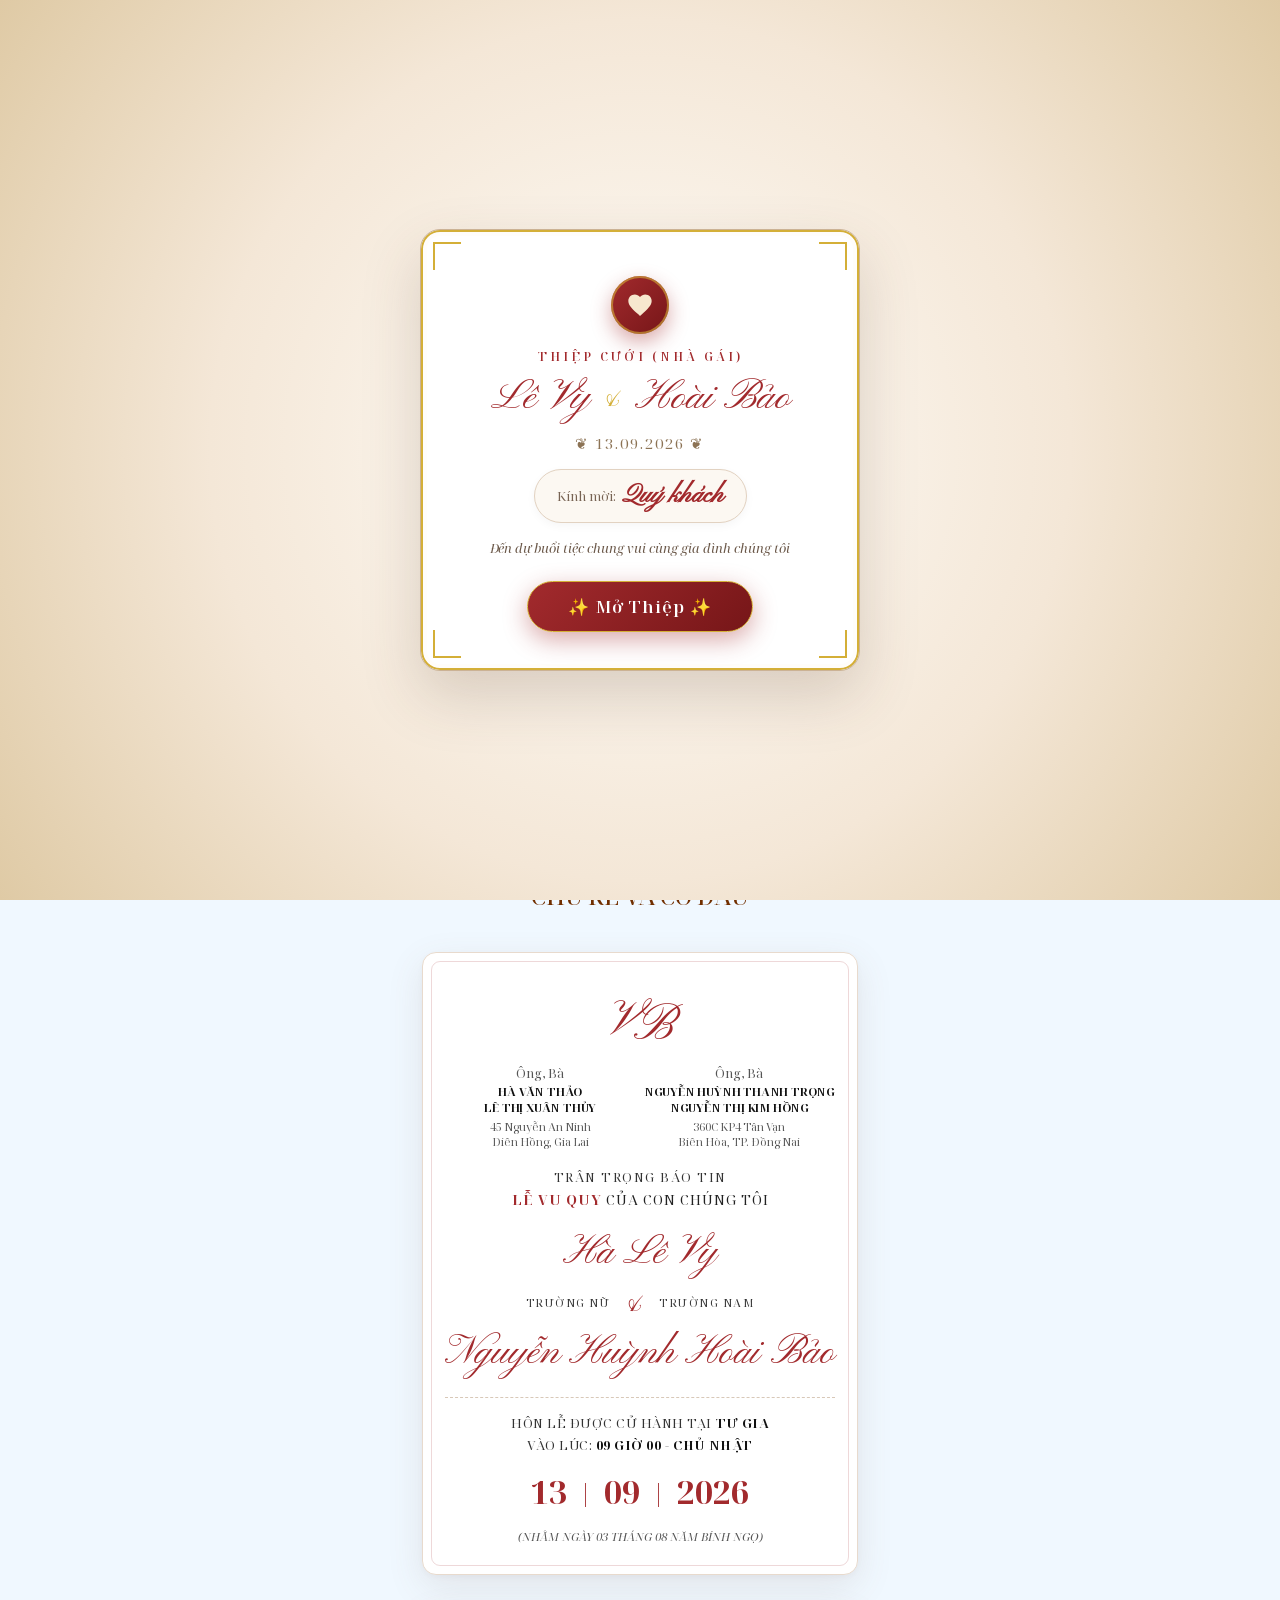
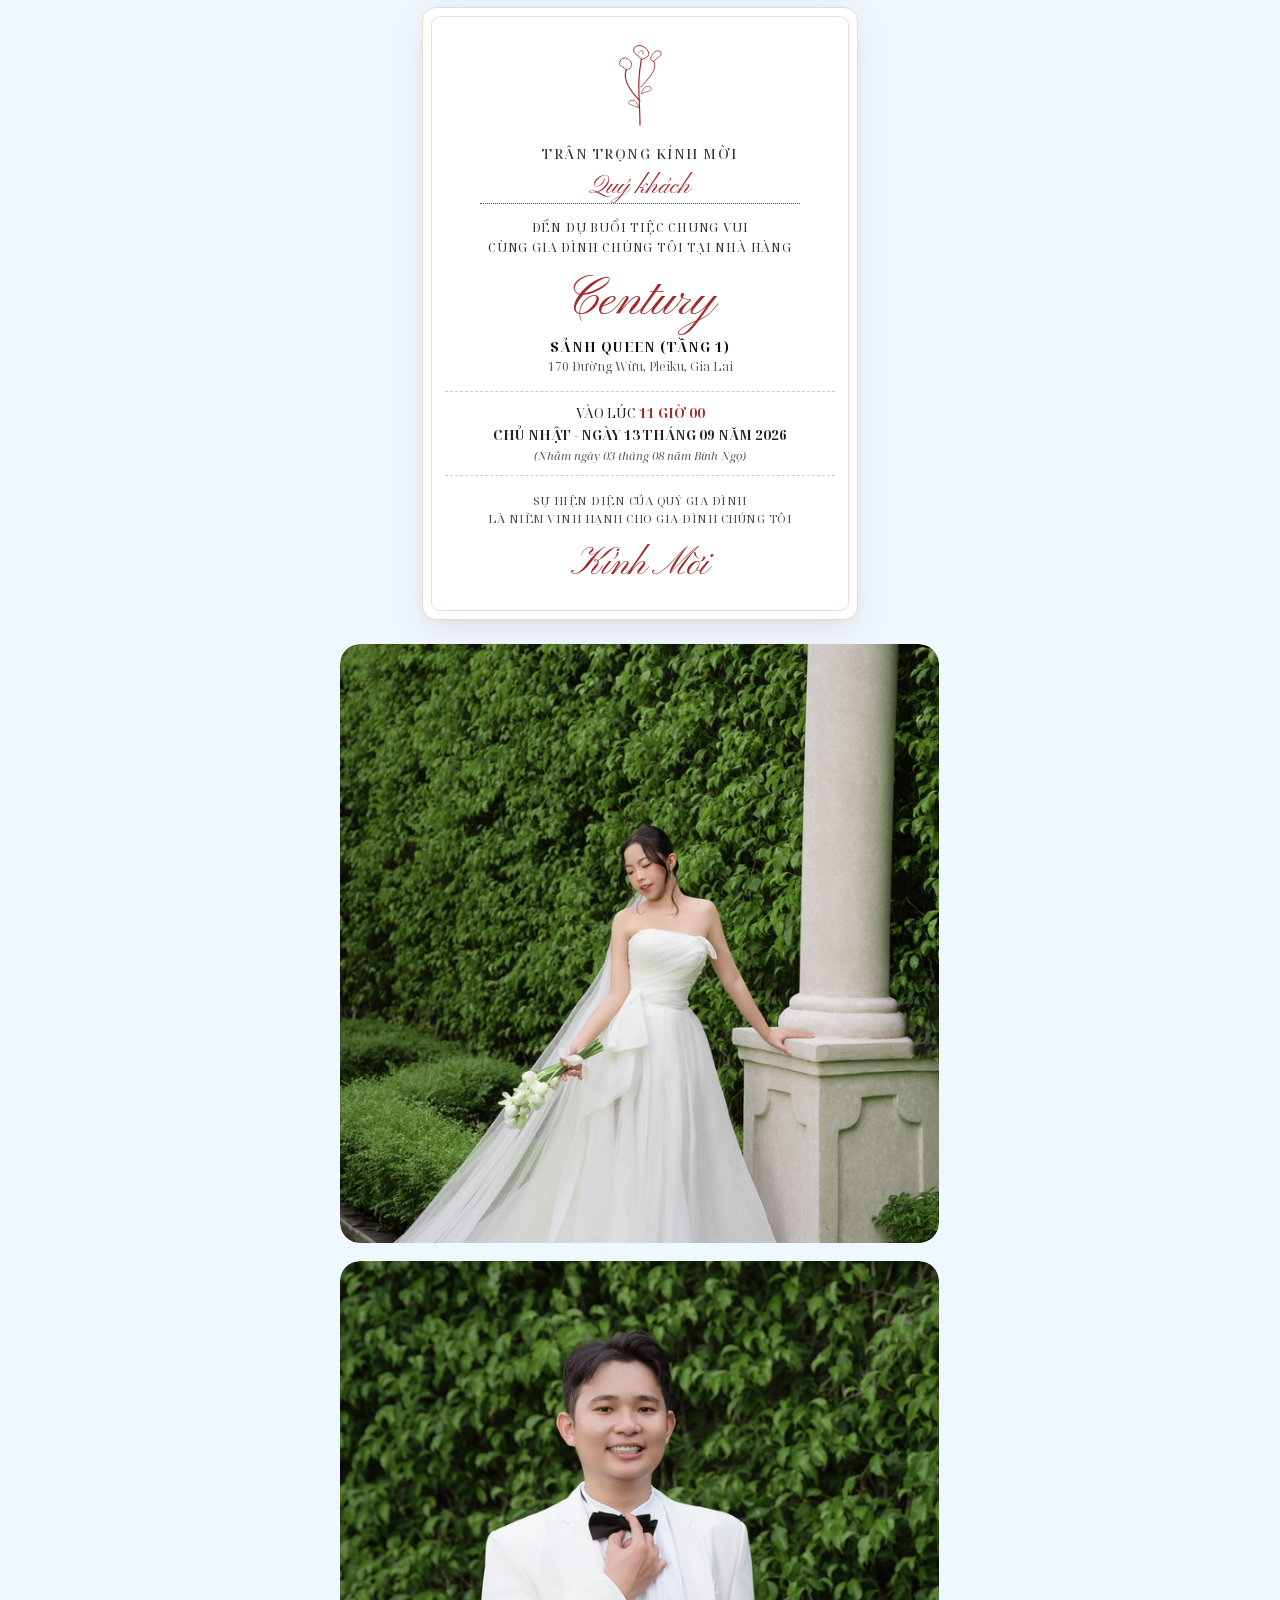
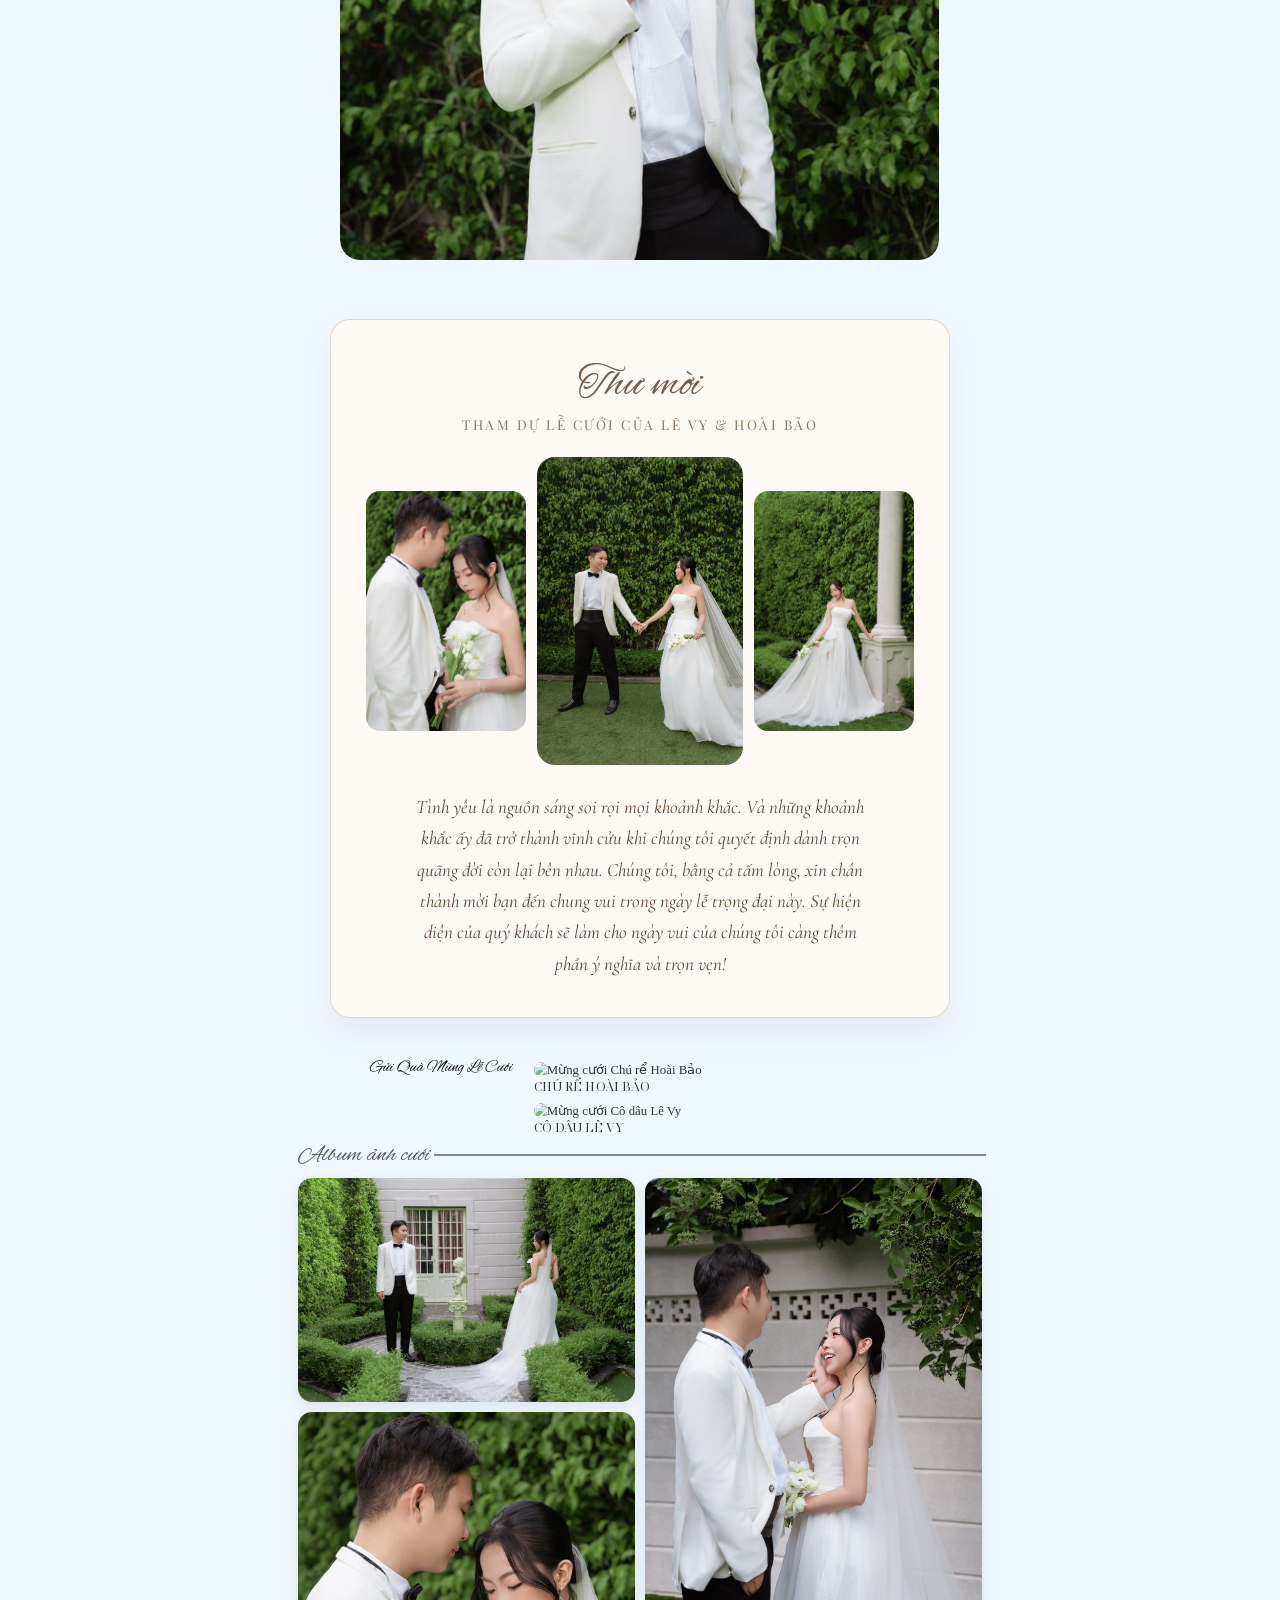
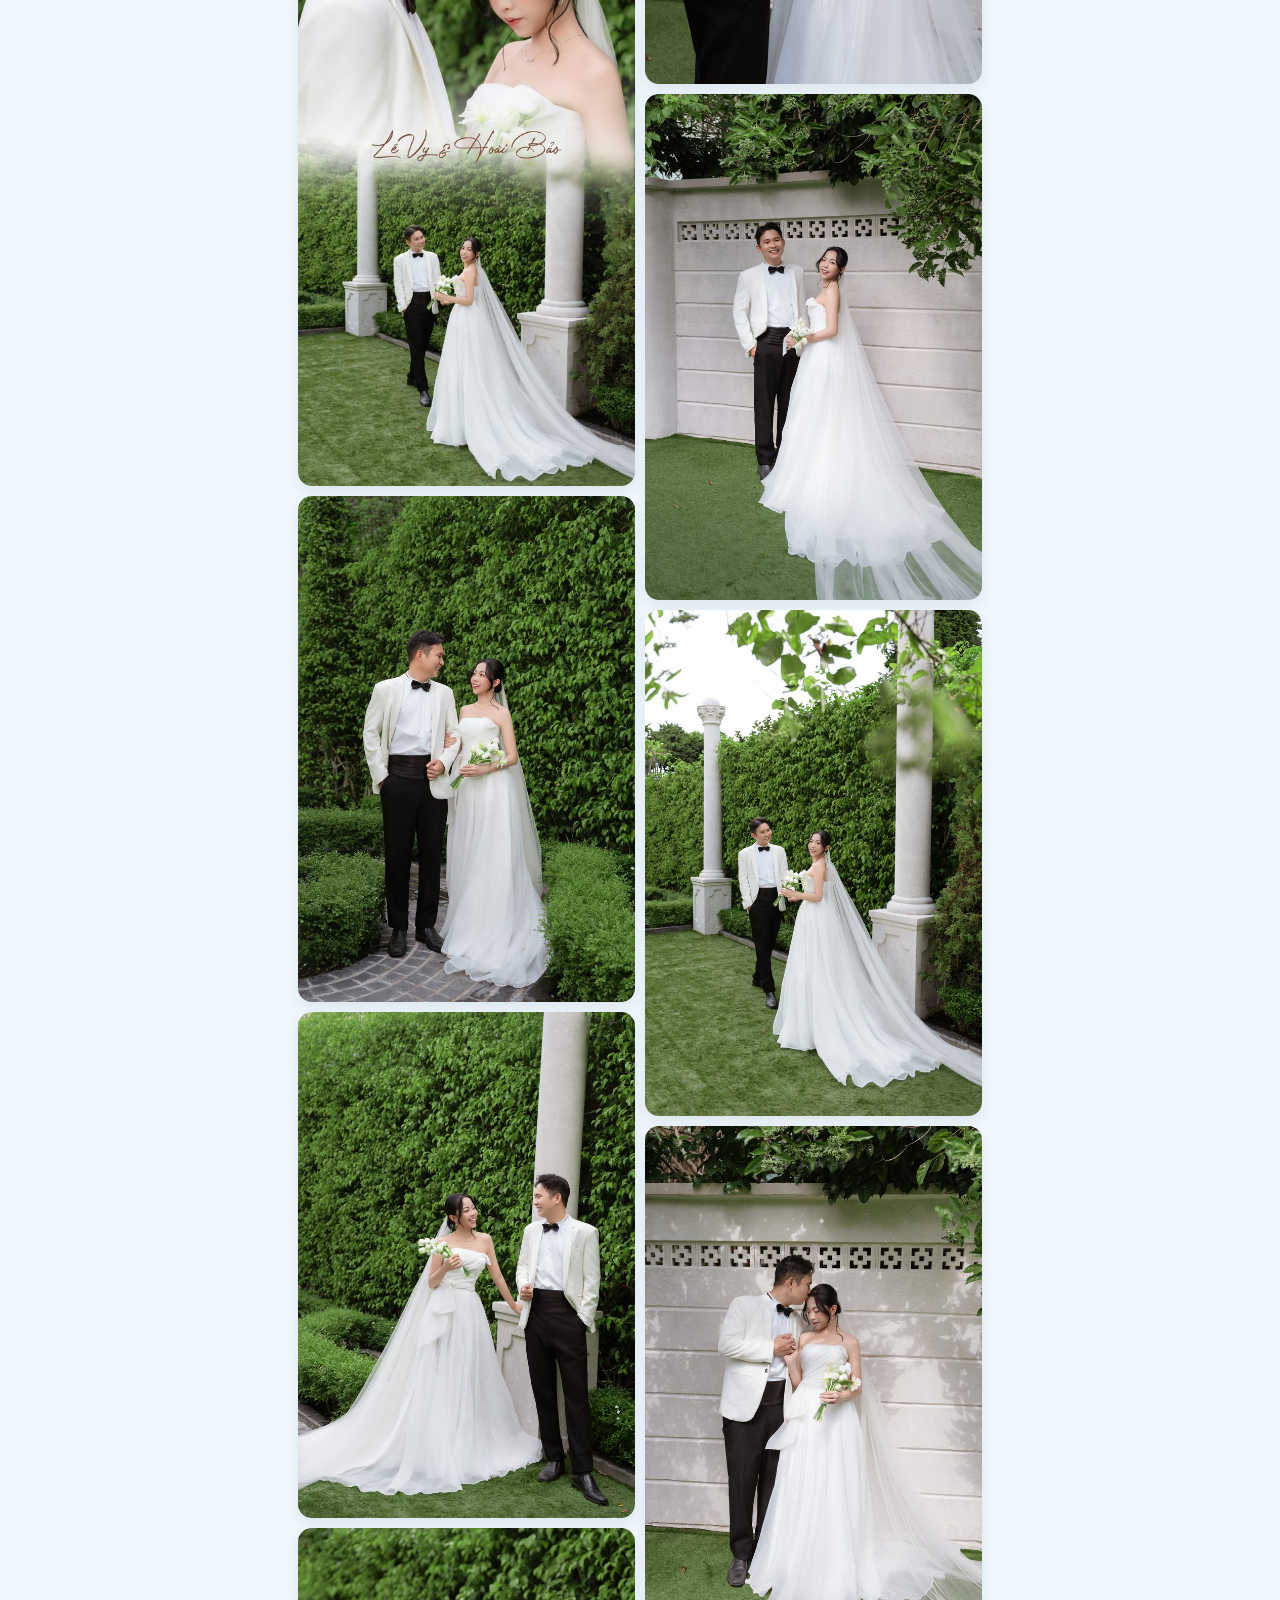
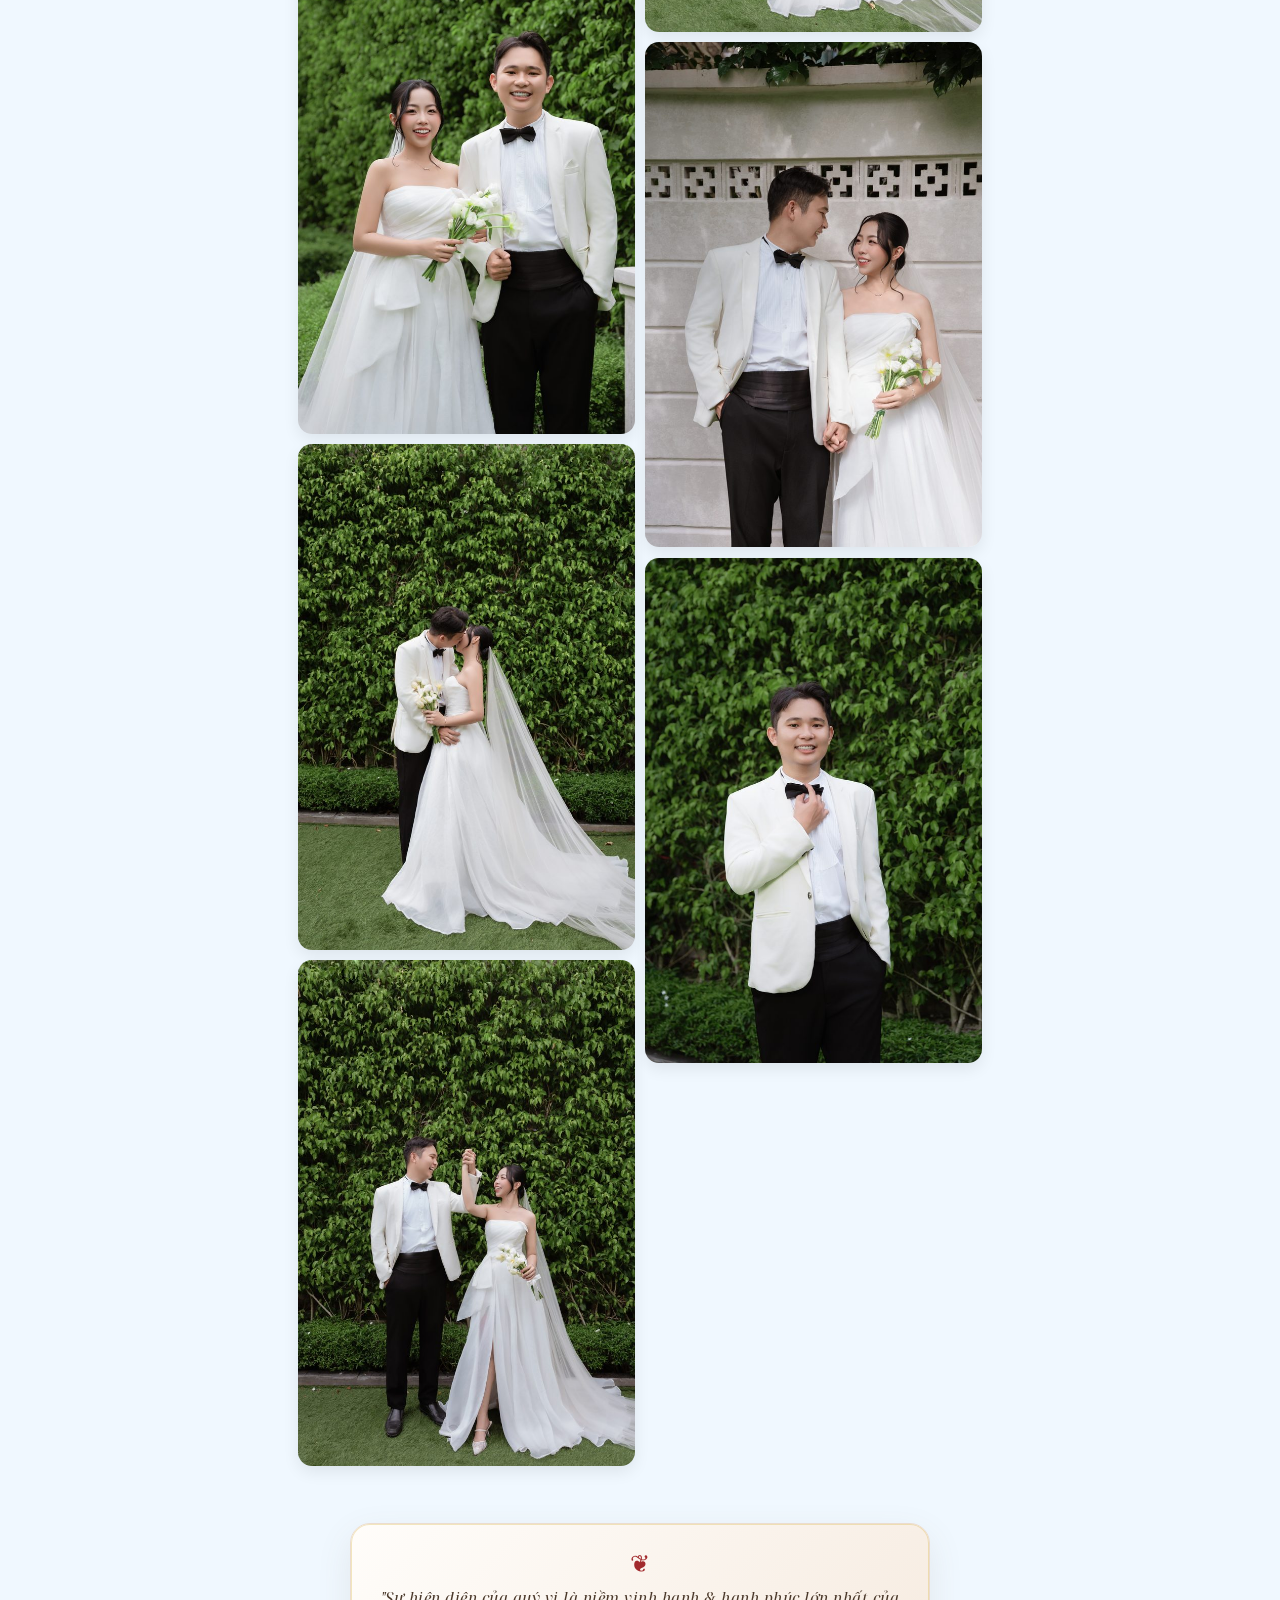
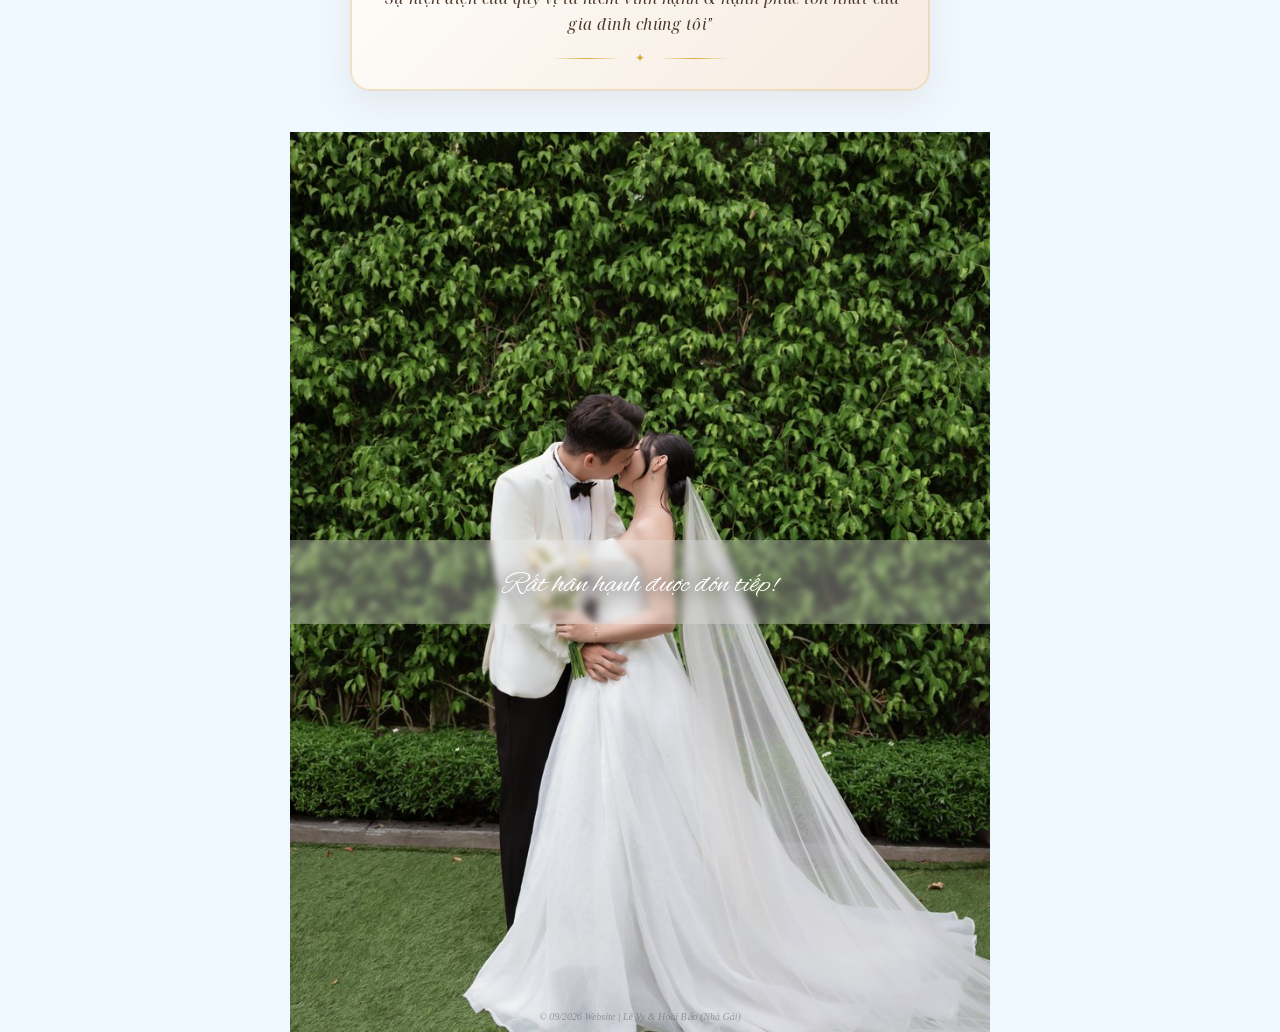
==== commit 03a70ff9: "SUA LAN CUOI" ====
--- a/nhagai/index.html
+++ b/nhagai/index.html
@@ -183,51 +183,6 @@
         <div class="gt_des2 font_thanh_dam">Chú Rể và Cô Dâu</div>
 
         <div class="orig_cards_wrapper">
-            <!-- BÌA THIỆP (Card 1 - Nhà Gái) -->
-            <div class="orig_card orig_card_cover reveal_element reveal_scale">
-                <div class="flower_art_wrapper">
-                    <svg class="original_flower_art" width="70" height="90" viewBox="0 0 100 130" fill="none">
-                        <path d="M50 120 C50 85, 45 60, 52 25" stroke="#a22a2d" stroke-width="1.8"
-                            stroke-linecap="round" />
-                        <path d="M50 85 C35 70, 25 55, 30 40" stroke="#a22a2d" stroke-width="1.4"
-                            stroke-linecap="round" />
-                        <path d="M51 65 C65 50, 75 40, 70 28" stroke="#a22a2d" stroke-width="1.4"
-                            stroke-linecap="round" />
-                        <path d="M52 25 C45 15, 38 18, 42 8 C48 2, 58 6, 62 14 C65 20, 58 24, 52 25 Z" stroke="#a22a2d"
-                            stroke-width="1.4" fill="none" />
-                        <path d="M48 16 C52 10, 56 12, 54 18" stroke="#a22a2d" stroke-width="1" fill="none" />
-                        <path d="M30 40 C22 32, 18 36, 22 26 C28 20, 36 24, 38 32 C38 38, 32 40, 30 40 Z"
-                            stroke="#a22a2d" stroke-width="1.2" fill="none" />
-                        <path d="M70 28 C76 20, 82 22, 80 14 C74 10, 68 16, 66 22 C64 26, 68 28, 70 28 Z"
-                            stroke="#a22a2d" stroke-width="1.2" fill="none" />
-                        <path d="M48 95 C40 90, 30 92, 35 85 C42 82, 47 88, 48 95 Z" stroke="#a22a2d" stroke-width="1"
-                            fill="none" />
-                        <path d="M52 75 C60 70, 70 72, 65 65 C58 62, 53 68, 52 75 Z" stroke="#a22a2d" stroke-width="1"
-                            fill="none" />
-                    </svg>
-                </div>
-
-                <div class="orig_names_row">
-                    <span class="orig_callig_name">Lê Vy</span>
-                    <span class="orig_heart_mark">
-                        <svg width="28" height="18" viewBox="0 0 30 20" fill="none">
-                            <path d="M8 14 C4 10 2 6 5 3 C8 0 12 4 15 8 C18 4 22 0 25 3 C28 6 26 10 22 14 L15 19 Z"
-                                fill="none" stroke="#a22a2d" stroke-width="1.3" />
-                        </svg>
-                    </span>
-                    <span class="orig_callig_name">Hoài Bảo</span>
-                </div>
-
-                <div class="orig_date_center">13.09.2026</div>
-
-                <div class="orig_invitation_section">
-                    <div class="orig_kinhmoi_label">TRÂN TRỌNG KÍNH MỜI:</div>
-                    <div class="orig_dotted_line">
-                        <span id="cardCoverGuestName" class="orig_guest_name">Quý khách</span>
-                    </div>
-                </div>
-            </div>
-
             <!-- THÔNG TIN LỄ CƯỚI - LỄ VU QUY (Card 2 - Nhà Gái) -->
             <div class="orig_card orig_card_family reveal_element reveal_scale">
                 <div class="vb_monogram_wrapper">
--- a/style.css
+++ b/style.css
@@ -171,33 +171,45 @@
 }
 
 .thiep_name {
-    margin: 20px 0 26px 0;
+    margin: 20px auto 26px auto;
+    width: 100%;
+    display: flex;
+    justify-content: center;
+    align-items: center;
 }
 
 .thiep_couple_title {
     font-family: "Pinyon Script", "Great Vibes", cursive;
-    font-size: 46px;
+    font-size: clamp(32px, 8.5vw, 48px);
     font-weight: 500;
     color: #ffffff !important;
     text-shadow: 0 4px 18px rgba(0, 0, 0, 0.95), 0 0 10px rgba(0, 0, 0, 0.8) !important;
     display: flex;
     align-items: center;
     justify-content: center;
-    gap: 12px;
+    gap: 10px;
     flex-wrap: wrap;
-    line-height: 1.15;
+    line-height: 1.2;
+    text-align: center;
+    width: 100%;
+    margin: 0 auto;
+}
+
+.thiep_couple_title span {
+    display: inline-block;
+    text-align: center;
 }
 
 .thiep_ampersand {
     font-family: "Pinyon Script", "Great Vibes", cursive;
-    font-size: 36px;
+    font-size: clamp(26px, 7vw, 36px);
     color: #f7e2bd !important;
     text-shadow: 0 3px 12px rgba(0, 0, 0, 0.9) !important;
 }
 
 /* Date Box Section */
 .thiep_date_box {
-    margin: 26px 0;
+    margin: 26px auto;
     position: relative;
     display: flex;
     flex-direction: column;
@@ -231,7 +243,7 @@
     width: 100%;
     border: none;
     border-top: 1px solid rgba(212, 175, 55, 0.75);
-    margin: 0;
+    margin: 0 auto;
 }
 
 .padding_day, .padding_hour {
@@ -271,10 +283,13 @@
     position: relative;
     display: flex;
     flex-direction: column;
+    align-items: center;
+    justify-content: center;
     text-align: center;
     margin-top: 24px;
     padding-top: 20px;
     border-top: 1px dashed rgba(255, 255, 255, 0.3);
+    width: 100%;
 }
 
 .add_fancy {
@@ -282,6 +297,8 @@
     font-size: 28px;
     color: #ffffff;
     text-shadow: 0 2px 10px rgba(0, 0, 0, 0.9);
+    text-align: center;
+    width: 100%;
 }
 
 .add_big {
@@ -293,6 +310,8 @@
     letter-spacing: 2px;
     color: #ffffff;
     text-shadow: 0 3px 12px rgba(0, 0, 0, 0.95);
+    text-align: center;
+    width: 100%;
 }
 
 .add_small {
@@ -302,10 +321,15 @@
     letter-spacing: 0.8px;
     color: rgba(255, 255, 255, 0.92);
     text-shadow: 0 2px 8px rgba(0, 0, 0, 0.9);
+    text-align: center;
+    width: 100%;
 }
 
 .thiep_all_icon {
-    display: block;
+    display: flex;
+    justify-content: center;
+    align-items: center;
+    width: 100%;
     margin-top: 22px;
 }
 
@@ -334,8 +358,6 @@
     background: rgba(255, 255, 255, 0.35);
     transform: translateY(-2px) scale(1.03);
     box-shadow: 0 8px 24px rgba(0, 0, 0, 0.4);
-}
-    border: 1px solid rgb(125, 125, 125);
 }
 
 .thiep_map > img {
--- a/style2.css
+++ b/style2.css
@@ -529,28 +529,30 @@
     display: flex;
     align-items: center;
     justify-content: center;
-    gap: 10px;
-    margin-bottom: 6px;
-    width: 100%;
-    text-align: center;
-    white-space: nowrap;
+    gap: 8px;
+    margin: 0 auto 6px auto;
+    width: 100%;
+    text-align: center;
+    flex-wrap: wrap;
 }
 
 .envelope_name {
     font-family: "Pinyon Script", "Great Vibes", cursive;
-    font-size: clamp(28px, 7vw, 42px);
+    font-size: clamp(26px, 7.5vw, 42px);
     color: #a22a2d;
-    line-height: 1.15;
+    line-height: 1.2;
     font-weight: 500;
     display: inline-block;
+    text-align: center;
 }
 
 .envelope_amp {
     font-family: "Pinyon Script", "Great Vibes", cursive;
-    font-size: clamp(24px, 6vw, 32px);
+    font-size: clamp(22px, 6.5vw, 32px);
     color: #d4af37;
     display: inline-block;
     padding: 0 2px;
+    text-align: center;
 }
 
 .envelope_gold_divider {
@@ -672,21 +674,26 @@
     display: flex;
     align-items: center;
     justify-content: center;
-    gap: 10px;
-    margin-bottom: 6px;
+    gap: 8px;
+    margin: 0 auto 6px auto;
+    width: 100%;
+    text-align: center;
+    flex-wrap: wrap;
 }
 
 .orig_callig_name {
     font-family: "Pinyon Script", "Great Vibes", cursive;
-    font-size: 38px;
+    font-size: clamp(28px, 7.5vw, 38px);
     color: #a22a2d;
-    line-height: 1.15;
+    line-height: 1.2;
     font-weight: 500;
+    text-align: center;
 }
 
 .orig_heart_mark {
     display: flex;
     align-items: center;
+    justify-content: center;
 }
 
 .orig_date_center {
@@ -696,10 +703,18 @@
     color: #a22a2d;
     letter-spacing: 2px;
     margin-bottom: 22px;
+    text-align: center;
+    width: 100%;
 }
 
 .orig_invitation_section {
     margin-top: 10px;
+    width: 100%;
+    display: flex;
+    flex-direction: column;
+    align-items: center;
+    justify-content: center;
+    text-align: center;
 }
 
 .orig_kinhmoi_label {
@@ -708,23 +723,28 @@
     color: #333333;
     margin-bottom: 8px;
     font-weight: 500;
+    text-align: center;
+    width: 100%;
 }
 
 .orig_dotted_line {
     border-bottom: 1.5px dotted #a22a2d;
     min-height: 32px;
     width: 90%;
+    max-width: 320px;
     margin: 0 auto 12px auto;
     display: flex;
     align-items: center;
     justify-content: center;
+    text-align: center;
 }
 
 .orig_guest_name {
     font-family: "Pinyon Script", "Great Vibes", cursive;
-    font-size: 26px;
+    font-size: clamp(22px, 6vw, 26px);
     color: #a22a2d;
     padding: 0 8px;
+    text-align: center;
 }
 
 /* Card 2 Details */
@@ -732,34 +752,46 @@
     margin: 0 auto 12px auto;
     display: flex;
     justify-content: center;
+    align-items: center;
+    width: 100%;
 }
 
 .orig_family_grid {
     display: flex;
     justify-content: space-between;
     align-items: flex-start;
-    gap: 12px;
-    margin-bottom: 18px;
+    gap: 8px;
+    margin: 0 auto 18px auto;
+    width: 100%;
     text-align: center;
 }
 
 .orig_fam_col {
     flex: 1;
+    display: flex;
+    flex-direction: column;
+    align-items: center;
+    justify-content: flex-start;
+    text-align: center;
 }
 
 .orig_fam_role {
     font-size: 13px;
     color: #555555;
     margin-bottom: 2px;
+    text-align: center;
+    width: 100%;
 }
 
 .orig_fam_name {
-    font-size: 11.5px;
+    font-size: clamp(8.5px, 2.5vw, 11.5px);
     font-weight: bold;
     color: #111111;
     line-height: 1.4;
-    white-space: nowrap;
+    white-space: nowrap !important;
     letter-spacing: -0.2px;
+    text-align: center;
+    width: 100%;
 }
 
 .orig_fam_addr {
@@ -767,10 +799,18 @@
     color: #555555;
     margin-top: 4px;
     line-height: 1.35;
+    text-align: center;
+    width: 100%;
 }
 
 .orig_announce_block {
-    margin: 16px 0;
+    margin: 16px auto;
+    width: 100%;
+    text-align: center;
+    display: flex;
+    flex-direction: column;
+    align-items: center;
+    justify-content: center;
 }
 
 .orig_ann_sub {
@@ -778,12 +818,16 @@
     letter-spacing: 1.5px;
     color: #333333;
     margin-bottom: 4px;
+    text-align: center;
+    width: 100%;
 }
 
 .orig_ann_main {
     font-size: 14px;
     letter-spacing: 1px;
     color: #222222;
+    text-align: center;
+    width: 100%;
 }
 
 .red_bold {
@@ -797,41 +841,59 @@
 }
 
 .orig_couple_block {
-    margin: 18px 0;
+    margin: 18px auto;
+    width: 100%;
+    display: flex;
+    flex-direction: column;
+    align-items: center;
+    justify-content: center;
+    text-align: center;
 }
 
 .orig_bride_name, .orig_groom_name {
     font-family: "Pinyon Script", "Great Vibes", cursive;
-    font-size: 40px;
+    font-size: clamp(30px, 8vw, 40px);
     color: #a22a2d;
-    line-height: 1.15;
-    margin: 2px 0;
+    line-height: 1.2;
+    margin: 2px auto;
+    text-align: center;
+    width: 100%;
 }
 
 .orig_roles_row {
     display: flex;
     align-items: center;
     justify-content: center;
-    gap: 14px;
-    margin: 4px 0;
+    gap: 12px;
+    margin: 4px auto;
+    width: 100%;
+    text-align: center;
 }
 
 .orig_role {
-    font-size: 11px;
+    font-size: clamp(10px, 2.7vw, 11px);
     letter-spacing: 1.5px;
     color: #333333;
+    text-align: center;
 }
 
 .orig_callig_amp {
     font-family: "Pinyon Script", "Great Vibes", cursive;
-    font-size: 32px;
+    font-size: clamp(26px, 7vw, 32px);
     color: #a22a2d;
+    text-align: center;
 }
 
 .orig_ceremony_block {
     margin-top: 18px;
     padding-top: 16px;
     border-top: 1px dashed #d8c8b8;
+    width: 100%;
+    text-align: center;
+    display: flex;
+    flex-direction: column;
+    align-items: center;
+    justify-content: center;
 }
 
 .orig_cer_line {
@@ -839,6 +901,8 @@
     letter-spacing: 0.5px;
     color: #333333;
     margin-bottom: 4px;
+    text-align: center;
+    width: 100%;
 }
 
 .orig_split_date {
@@ -846,7 +910,9 @@
     align-items: center;
     justify-content: center;
     gap: 12px;
-    margin: 12px 0;
+    margin: 12px auto;
+    width: 100%;
+    text-align: center;
 }
 
 .date_part {
@@ -866,6 +932,8 @@
     font-style: italic;
     color: #555555;
     margin-top: 4px;
+    text-align: center;
+    width: 100%;
 }
 
 /* Card 3 Details */
@@ -875,6 +943,8 @@
     color: #333333;
     margin-bottom: 8px;
     font-weight: 500;
+    text-align: center;
+    width: 100%;
 }
 
 .orig_party_subtext {
@@ -882,15 +952,19 @@
     letter-spacing: 0.8px;
     color: #333333;
     line-height: 1.6;
-    margin: 14px 0;
+    margin: 14px auto;
+    text-align: center;
+    width: 100%;
 }
 
 .orig_venue_name {
     font-family: "Pinyon Script", "Great Vibes", cursive;
-    font-size: 52px;
+    font-size: clamp(36px, 9vw, 52px);
     color: #a22a2d;
-    margin: 6px 0;
-    line-height: 1.1;
+    margin: 6px auto;
+    line-height: 1.15;
+    text-align: center;
+    width: 100%;
 }
 
 .orig_venue_details {
@@ -1940,5 +2014,116 @@
     box-shadow: 0 2px 8px rgba(162, 42, 45, 0.5);
 }
 
+/* ==========================================================================
+   STRICT MOBILE CENTERING & RESPONSIVE LAYOUT (MOBILE PHONE OPTIMIZATION)
+   ========================================================================== */
+@media screen and (max-width: 600px) {
+    body {
+        text-align: center;
+        align-items: center;
+    }
+
+    /* Envelope Landing Card Centering */
+    .envelope_card {
+        padding: 38px 16px 30px 16px;
+        margin: 0 auto;
+    }
+
+    .envelope_couple_names {
+        gap: 6px;
+        margin-bottom: 8px;
+    }
+
+    /* Cover Section Title & Text Centering */
+    .thiep_couple_title {
+        gap: 8px;
+    }
+
+    /* Replica Original Cards Centering */
+    .orig_cards_wrapper {
+        padding: 0 8px;
+    }
+
+    .orig_card {
+        padding: 28px 14px 24px 14px;
+    }
+
+    .orig_family_grid {
+        gap: 6px;
+    }
+
+    .orig_fam_name {
+        font-size: clamp(8px, 2.5vw, 10.5px);
+        white-space: nowrap !important;
+        letter-spacing: -0.3px;
+    }
+
+    .orig_fam_addr {
+        font-size: 10.5px;
+    }
+
+    .orig_roles_row {
+        gap: 8px;
+    }
+
+    /* Countdown Grid Centering */
+    .countdown_section {
+        width: 95%;
+        padding: 20px 12px;
+    }
+
+    .countdown_grid {
+        gap: 6px;
+    }
+
+    .countdown_box {
+        padding: 10px 2px;
+    }
+
+    .countdown_num {
+        font-size: 24px;
+    }
+
+    .countdown_label {
+        font-size: 10px;
+    }
+
+    /* Images Centering */
+    .gt_img {
+        width: 95%;
+    }
+
+    .moi_container {
+        width: 95%;
+        padding: 30px 16px;
+    }
+
+    .moi_desc3 {
+        width: 95%;
+        font-size: 16px !important;
+    }
+
+    .thank_pre_banner {
+        width: 95%;
+    }
+
+    .pre_banner_quote {
+        font-size: 14px;
+    }
+
+    /* Floating Switcher & Music Controls */
+    .side_switcher_bar {
+        top: 10px;
+        left: 10px;
+    }
+
+    .music_control_btn {
+        top: 10px;
+        right: 10px;
+        width: 44px;
+        height: 44px;
+    }
+}
+
 
 
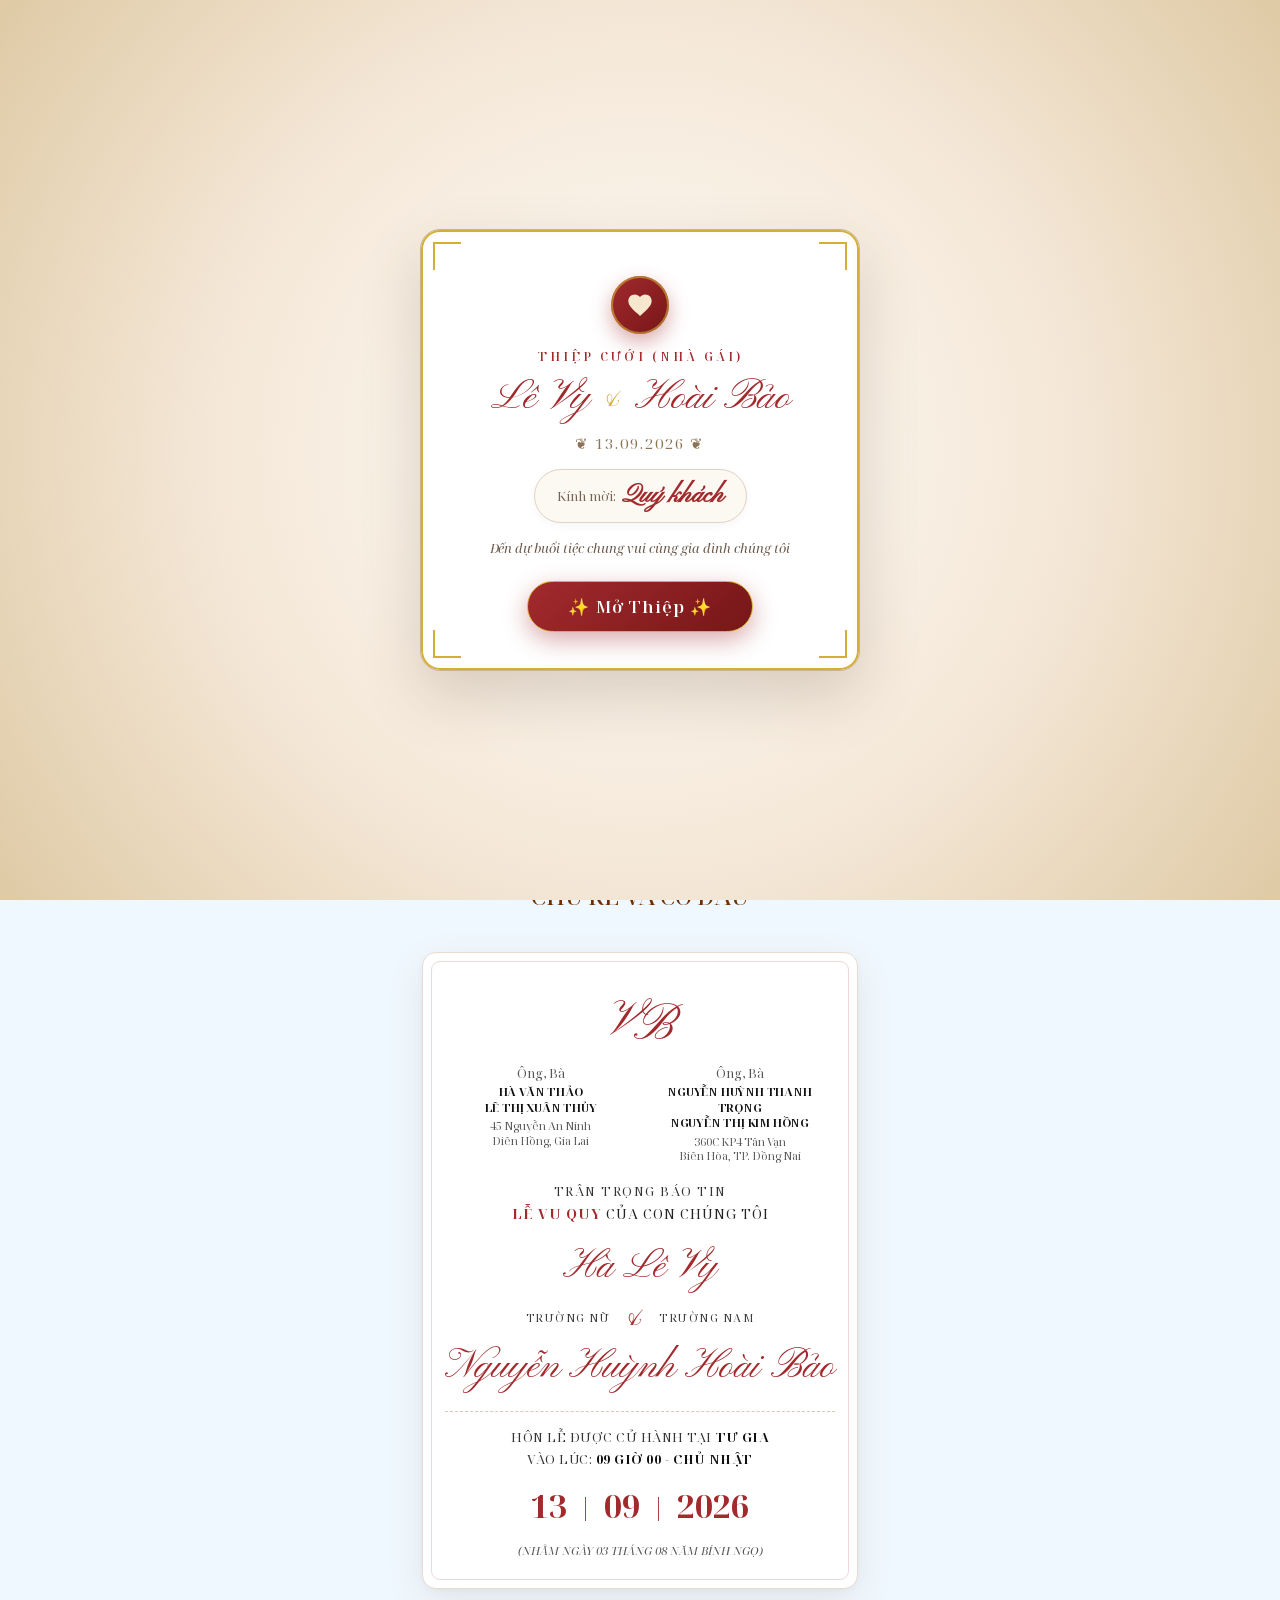
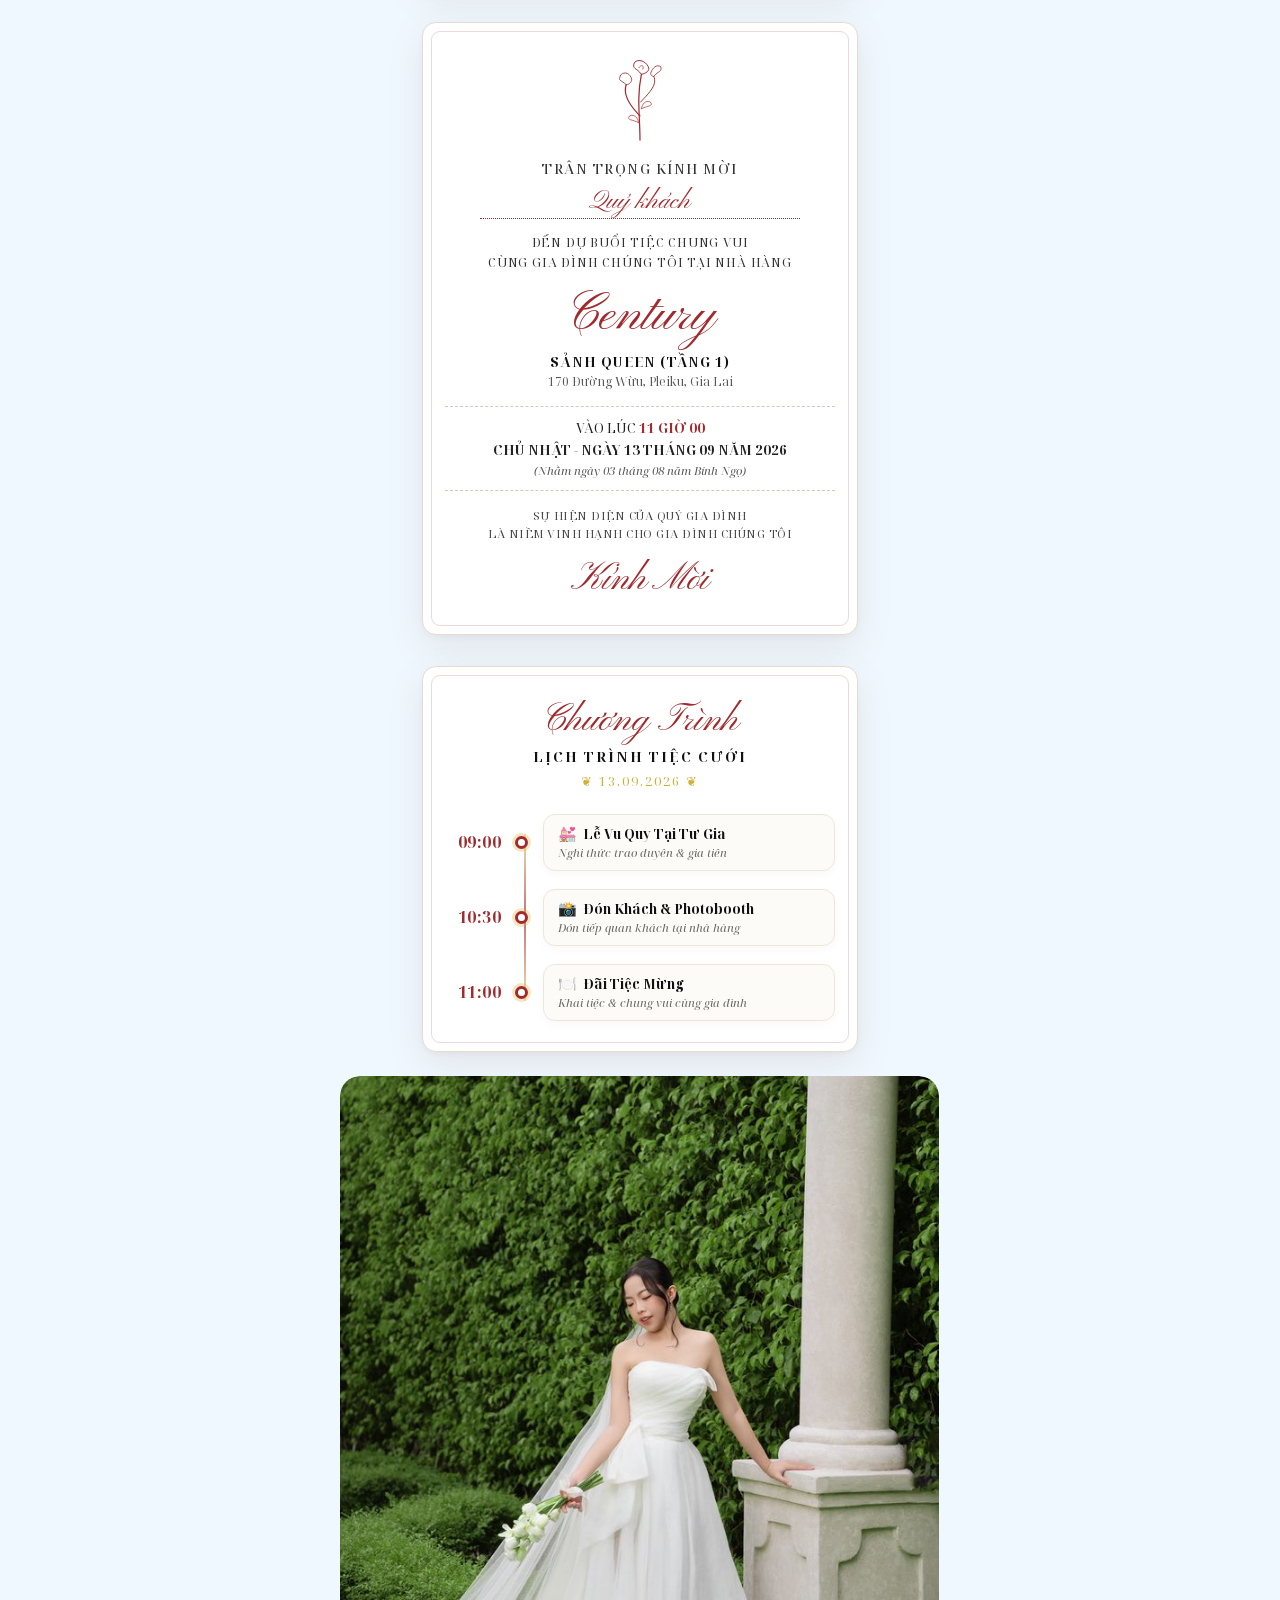
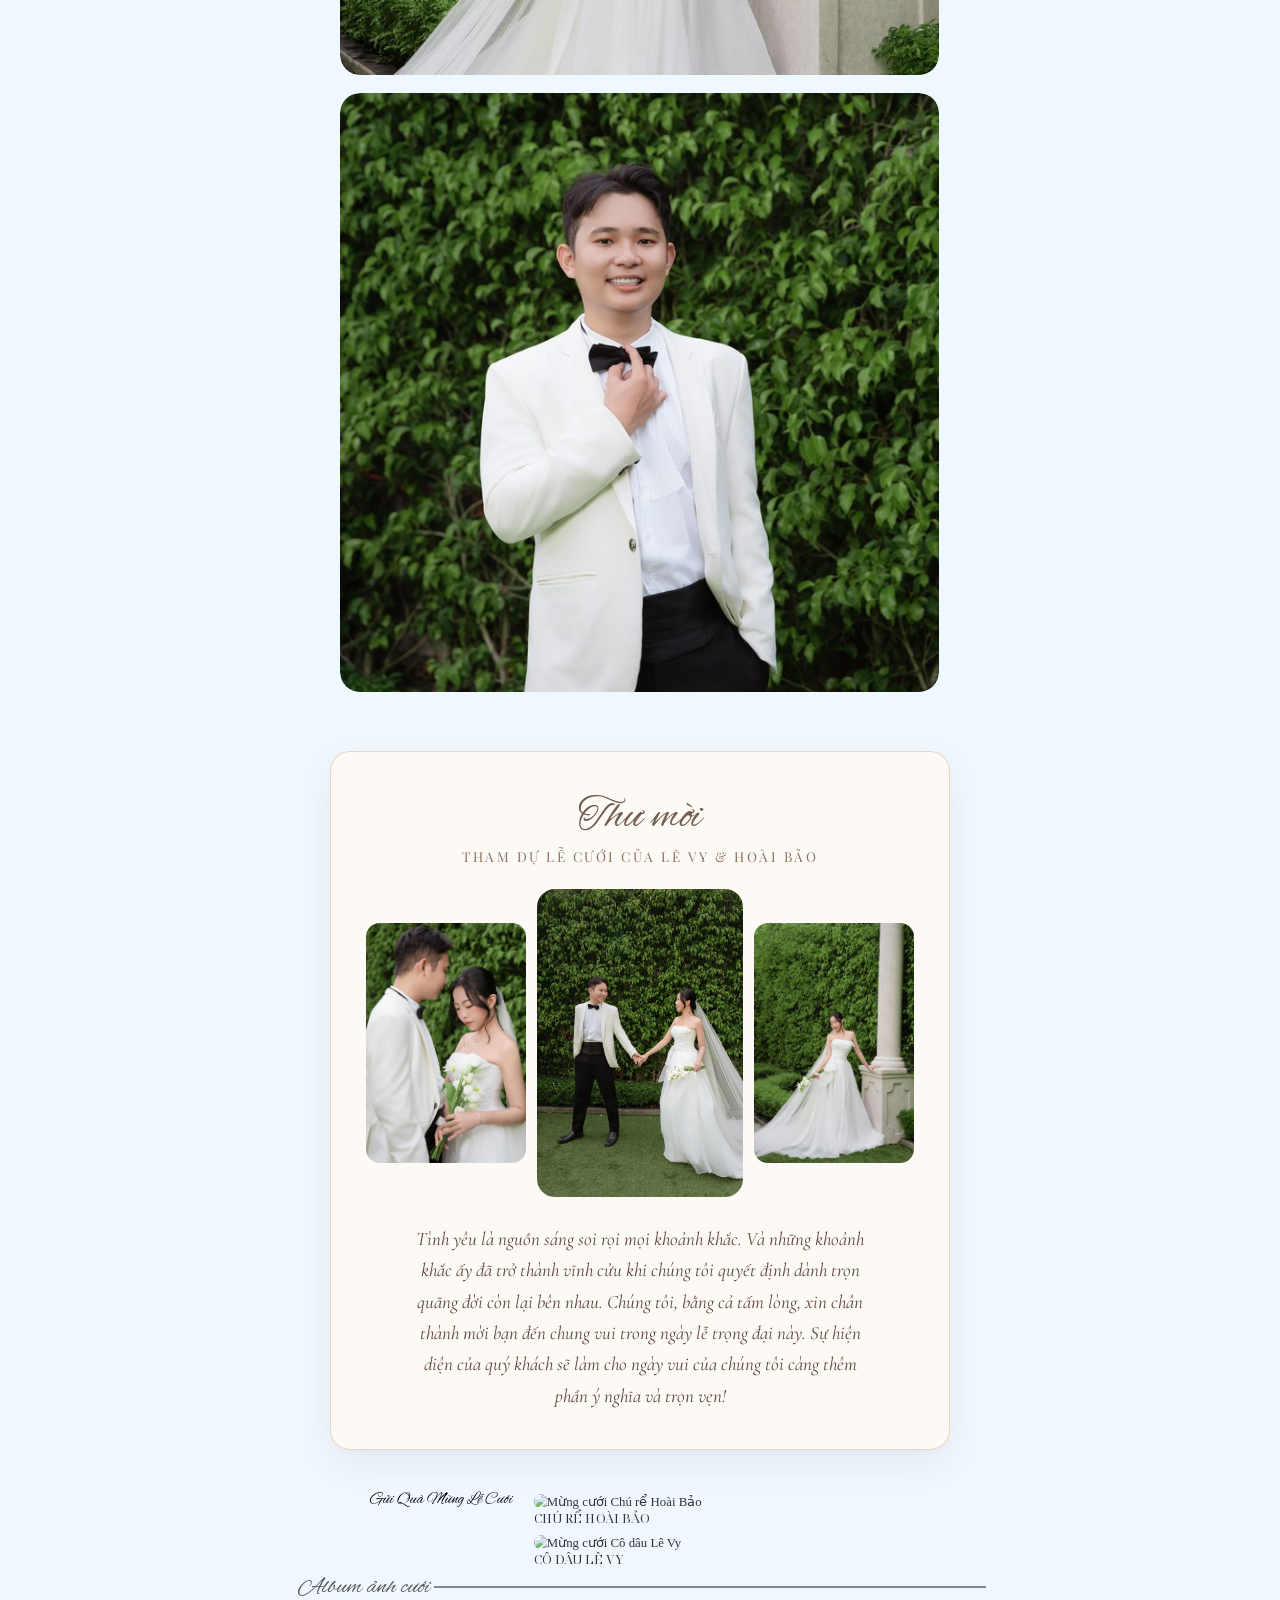
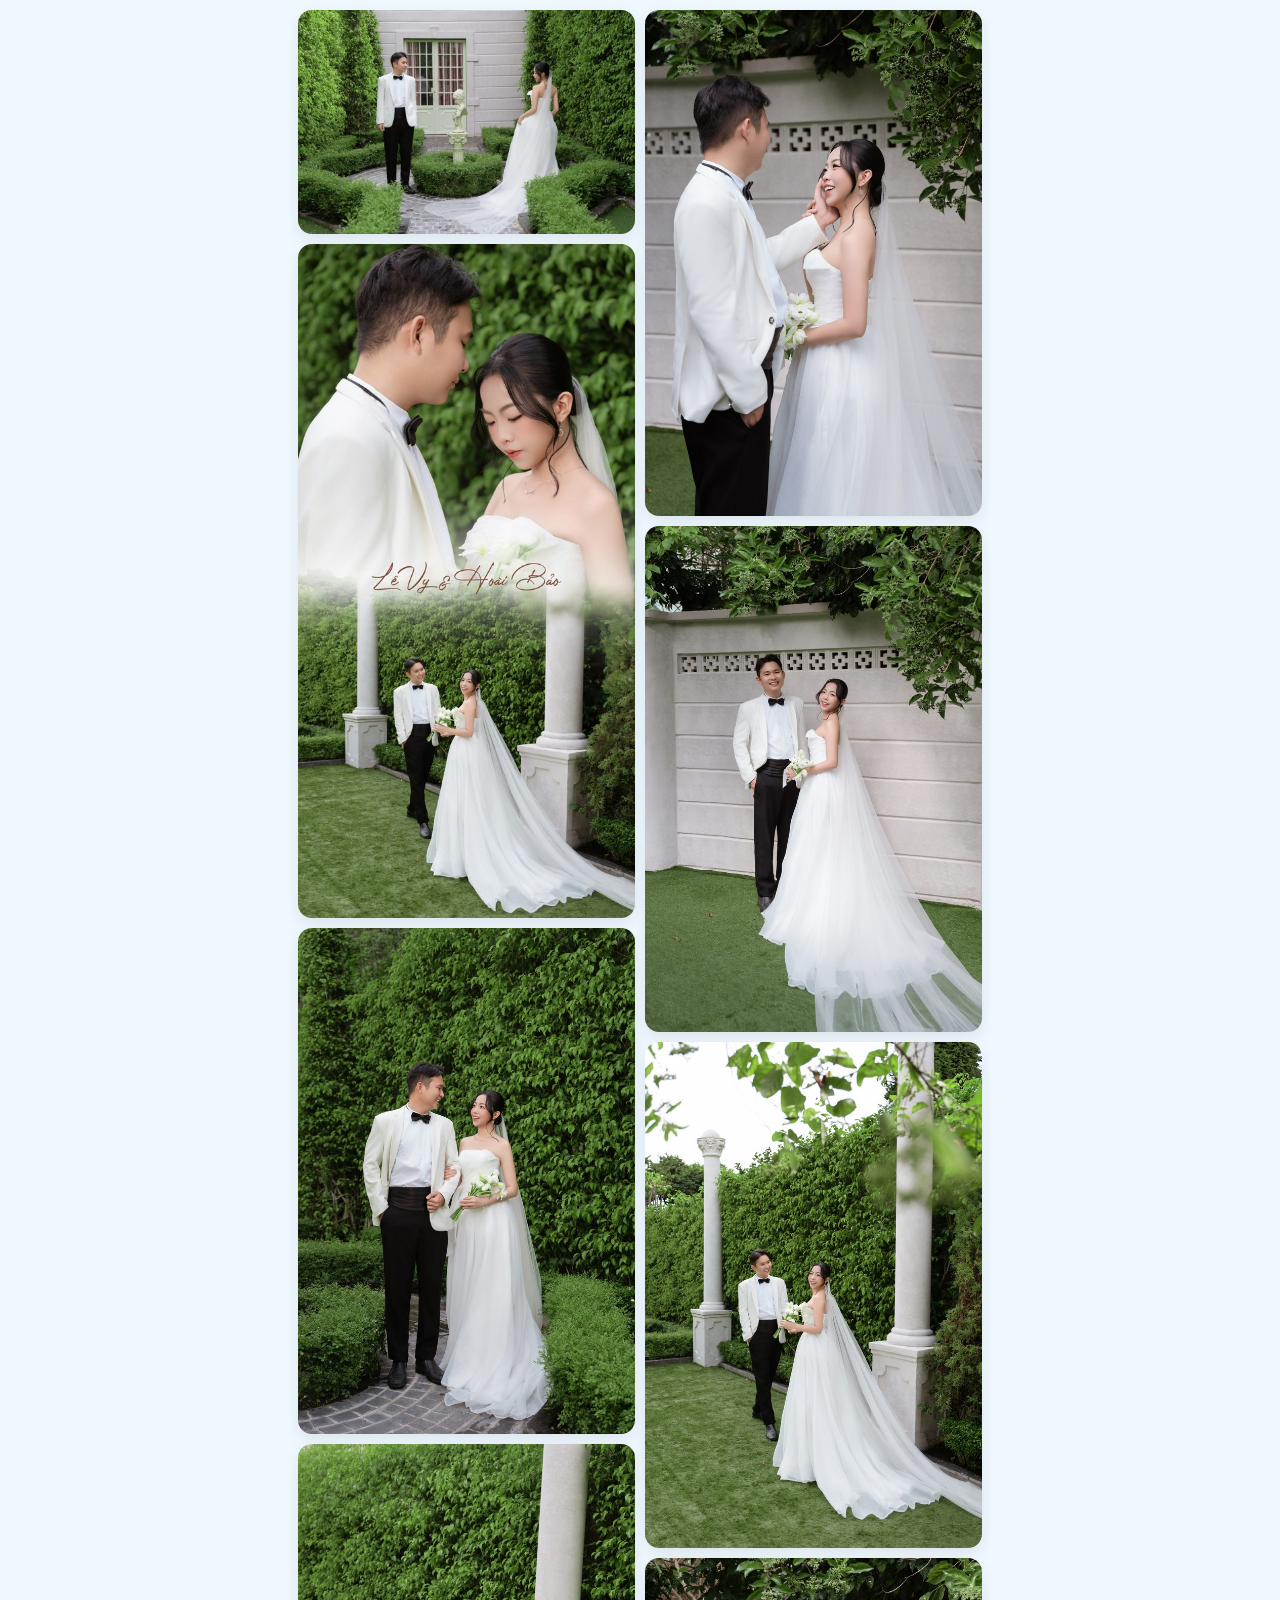
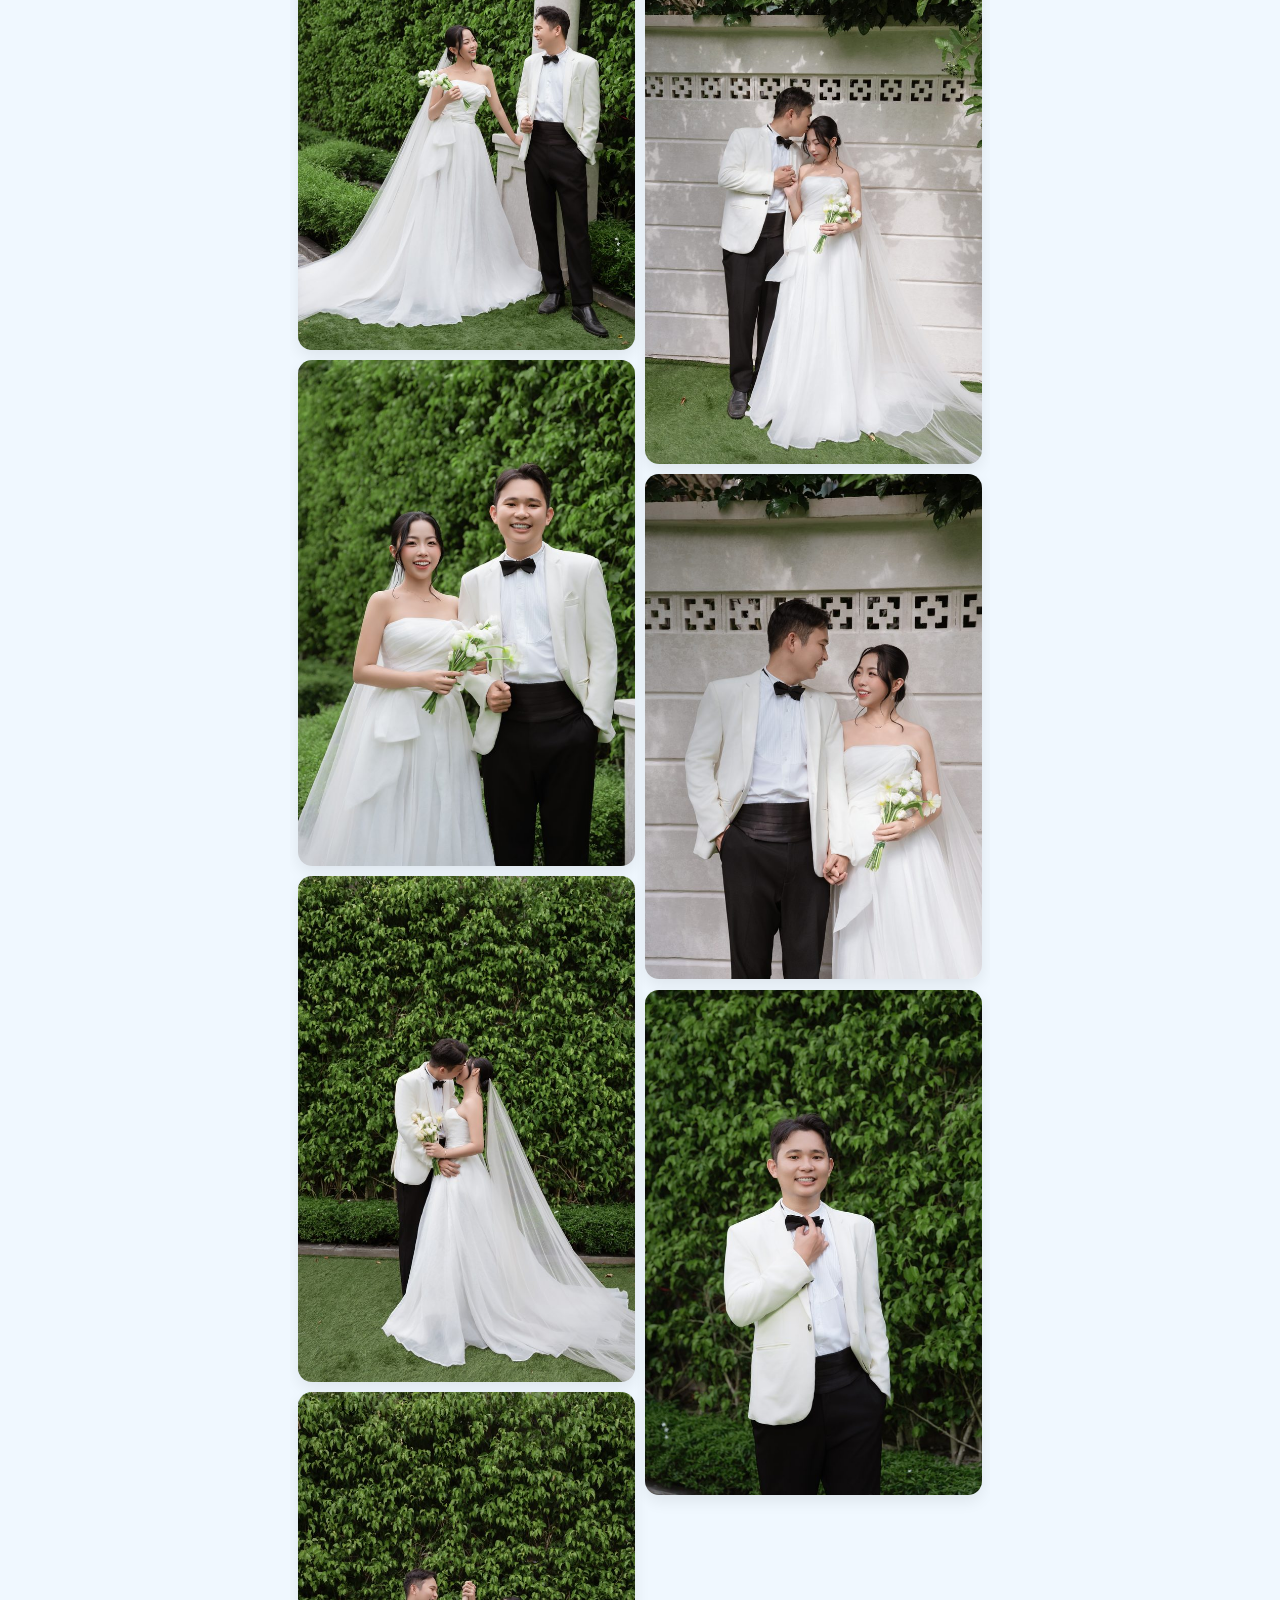
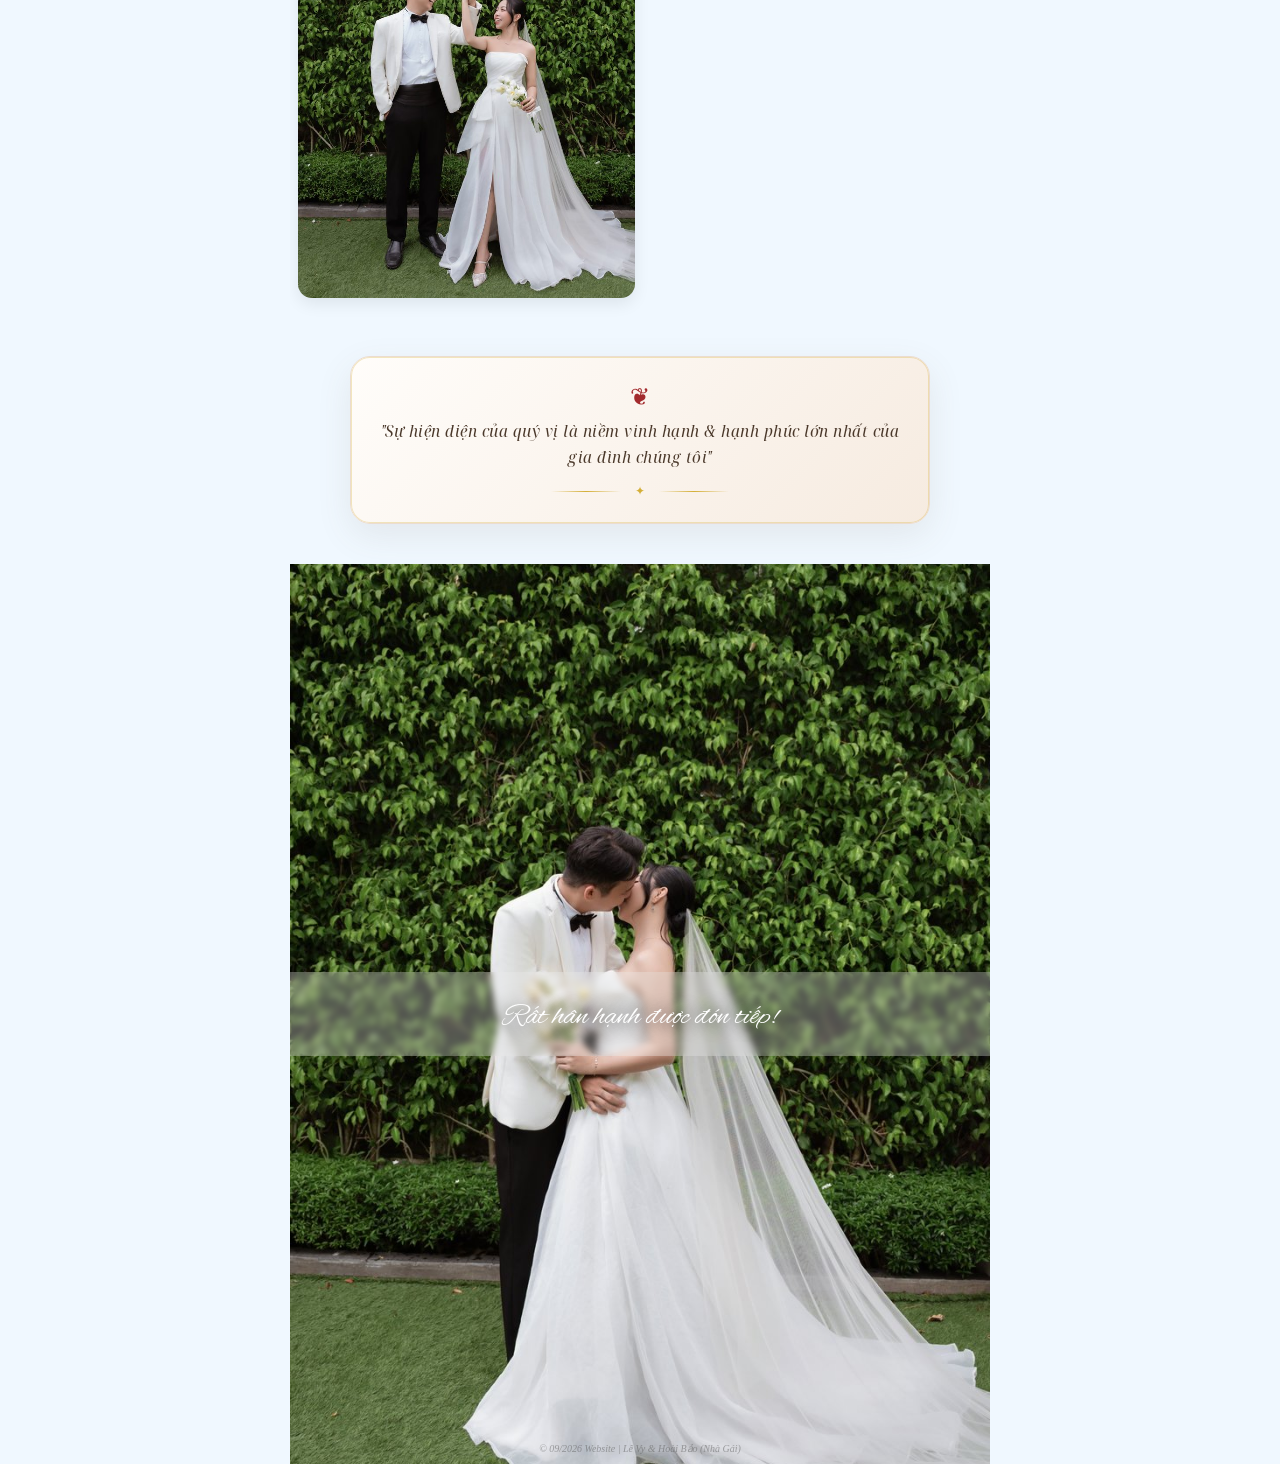
==== commit acbe67d4: "Add Timeline Nhatrai" ====
--- a/nhagai/index.html
+++ b/nhagai/index.html
@@ -294,6 +294,68 @@
 
                 <div class="orig_signature">Kính Mời</div>
             </div>
+
+            <!-- CHƯƠNG TRÌNH TIỆC CƯỚI (TIMELINE NHÀ GÁI) -->
+            <div class="orig_card timeline_card reveal_element reveal_scale">
+                <div class="timeline_header">
+                    <span class="timeline_subtitle font_fancy">Chương Trình</span>
+                    <h2 class="timeline_title font_thanh_dam">LỊCH TRÌNH TIỆC CƯỚI</h2>
+                    <div class="timeline_divider">❦ 13.09.2026 ❦</div>
+                </div>
+
+                <div class="timeline_items">
+                    <!-- 09g00: Lễ Vu Quy -->
+                    <div class="timeline_item">
+                        <div class="timeline_time_box">
+                            <span class="timeline_time">09:00</span>
+                        </div>
+                        <div class="timeline_dot_wrapper">
+                            <div class="timeline_dot"></div>
+                        </div>
+                        <div class="timeline_content">
+                            <div class="timeline_event_title">
+                                <span class="timeline_icon">💒</span>
+                                <span>Lễ Vu Quy Tại Tư Gia</span>
+                            </div>
+                            <div class="timeline_event_desc">Nghi thức trao duyên &amp; gia tiên</div>
+                        </div>
+                    </div>
+
+                    <!-- 10g30: Đón khách & Photobooth -->
+                    <div class="timeline_item">
+                        <div class="timeline_time_box">
+                            <span class="timeline_time">10:30</span>
+                        </div>
+                        <div class="timeline_dot_wrapper">
+                            <div class="timeline_dot"></div>
+                        </div>
+                        <div class="timeline_content">
+                            <div class="timeline_event_title">
+                                <span class="timeline_icon">📸</span>
+                                <span>Đón Khách &amp; Photobooth</span>
+                            </div>
+                            <div class="timeline_event_desc">Đón tiếp quan khách tại nhà hàng</div>
+                        </div>
+                    </div>
+
+                    <!-- 11g00: Đãi tiệc -->
+                    <div class="timeline_item">
+                        <div class="timeline_time_box">
+                            <span class="timeline_time">11:00</span>
+                        </div>
+                        <div class="timeline_dot_wrapper">
+                            <div class="timeline_dot"></div>
+                        </div>
+                        <div class="timeline_content">
+                            <div class="timeline_event_title">
+                                <span class="timeline_icon">🍽️</span>
+                                <span>Đãi Tiệc Mừng</span>
+                            </div>
+                            <div class="timeline_event_desc">Khai tiệc &amp; chung vui cùng gia đình</div>
+                        </div>
+                    </div>
+                </div>
+            </div>
         </div>
 
         <div class="gt_img reveal_element reveal_left">
--- a/style.css
+++ b/style.css
@@ -54,18 +54,18 @@
 html {
     scroll-behavior: smooth;
     background-color:#f0f8ff;
-
     overflow-x: hidden;
-    /* overflow-y: hidden; */
-    /* scrollbar-width: none;
-    -ms-overflow-style: none;
-    height: 0px; */
+    -webkit-font-smoothing: antialiased;
+    -moz-osx-font-smoothing: grayscale;
+    text-rendering: optimizeLegibility;
+    -webkit-tap-highlight-color: transparent;
 }
 
 * {
     margin: 0;
     padding: 0;
     box-sizing: border-box;
+    -webkit-tap-highlight-color: transparent;
 }
 
 body {
@@ -75,6 +75,10 @@
     display: flex;
     flex-direction: column;
     align-items: center;
+    -webkit-font-smoothing: antialiased;
+    -moz-osx-font-smoothing: grayscale;
+    text-rendering: optimizeLegibility;
+    overflow-x: hidden;
 }
 
 .thiep {
--- a/style2.css
+++ b/style2.css
@@ -451,10 +451,10 @@
    ========================================================================== */
 #envelopeOverlay {
     position: fixed;
-    top: 0;
-    left: 0;
-    width: 100vw;
+    inset: 0;
+    width: 100%;
     height: 100vh;
+    height: 100dvh;
     background: radial-gradient(circle at center, #fffdf9 0%, #f4e7d7 55%, #dfcaa5 100%);
     z-index: 99999;
     display: flex;
@@ -462,6 +462,8 @@
     justify-content: center;
     padding: 20px;
     transition: opacity 0.9s cubic-bezier(0.4, 0, 0.2, 1), transform 0.9s cubic-bezier(0.16, 1, 0.3, 1), visibility 0.9s;
+    overflow-y: auto;
+    -webkit-overflow-scrolling: touch;
 }
 
 #envelopeOverlay.opened {
@@ -784,14 +786,15 @@
 }
 
 .orig_fam_name {
-    font-size: clamp(8.5px, 2.5vw, 11.5px);
+    font-size: clamp(9px, 2.7vw, 11.5px);
     font-weight: bold;
     color: #111111;
-    line-height: 1.4;
-    white-space: nowrap !important;
+    line-height: 1.35;
     letter-spacing: -0.2px;
     text-align: center;
     width: 100%;
+    word-break: keep-all;
+    overflow-wrap: break-word;
 }
 
 .orig_fam_addr {
@@ -1344,10 +1347,9 @@
 /* Petals Canvas Background */
 #petalsCanvas {
     position: fixed;
-    top: 0;
-    left: 0;
-    width: 100vw;
-    height: 100vh;
+    inset: 0;
+    width: 100%;
+    height: 100%;
     pointer-events: none;
     z-index: 999;
 }
@@ -2125,5 +2127,177 @@
     }
 }
 
+/* ==========================================================================
+   WEDDING TIMELINE SECTION (CHƯƠNG TRÌNH TIỆC CƯỚI)
+   ========================================================================== */
+.timeline_wrapper {
+    width: 100%;
+    max-width: 460px;
+    margin: 32px auto;
+    padding: 0 12px;
+}
+
+.timeline_card {
+    position: relative;
+    width: 100%;
+    background: #ffffff;
+    border-radius: 14px;
+    padding: 34px 20px 30px 20px;
+    box-shadow: 0 12px 36px rgba(120, 90, 70, 0.12), 0 2px 8px rgba(0, 0, 0, 0.04);
+    border: 1px solid #e8dacd;
+    text-align: center;
+    font-family: "Noto Serif Display", serif;
+    color: #2c2c2c;
+    overflow: hidden;
+}
+
+.timeline_card::before {
+    content: "";
+    position: absolute;
+    inset: 8px;
+    border: 1px solid rgba(162, 42, 45, 0.18);
+    border-radius: 9px;
+    pointer-events: none;
+}
+
+.timeline_header {
+    text-align: center;
+    margin-bottom: 24px;
+}
+
+.timeline_subtitle {
+    font-family: "Pinyon Script", "Great Vibes", cursive;
+    font-size: clamp(30px, 8vw, 38px);
+    color: #a22a2d;
+    display: block;
+    line-height: 1.1;
+}
+
+.timeline_title {
+    font-family: "Noto Serif Display", serif;
+    font-size: 14px;
+    font-weight: 700;
+    letter-spacing: 2px;
+    color: #111111;
+    text-transform: uppercase;
+    margin-top: 4px;
+}
+
+.timeline_divider {
+    font-size: 13px;
+    color: #d4af37;
+    margin-top: 6px;
+    letter-spacing: 2px;
+}
+
+.timeline_items {
+    position: relative;
+    display: flex;
+    flex-direction: column;
+    gap: 18px;
+    padding-left: 2px;
+    padding-right: 2px;
+}
+
+.timeline_items::before {
+    content: "";
+    position: absolute;
+    top: 20px;
+    bottom: 20px;
+    left: 81px;
+    width: 2px;
+    background: linear-gradient(to bottom, rgba(212, 175, 55, 0.4) 0%, rgba(162, 42, 45, 0.65) 50%, rgba(212, 175, 55, 0.4) 100%);
+    border-radius: 2px;
+}
+
+.timeline_item {
+    display: flex;
+    align-items: center;
+    position: relative;
+    text-align: left;
+}
+
+.timeline_time_box {
+    width: 66px;
+    text-align: right;
+    padding-right: 10px;
+    flex-shrink: 0;
+}
+
+.timeline_time {
+    font-family: "Noto Serif Display", serif;
+    font-size: 16px;
+    font-weight: 700;
+    color: #a22a2d;
+    letter-spacing: 0.5px;
+}
+
+.timeline_dot_wrapper {
+    position: relative;
+    z-index: 2;
+    width: 20px;
+    height: 20px;
+    display: flex;
+    align-items: center;
+    justify-content: center;
+    flex-shrink: 0;
+    margin-right: 12px;
+}
+
+.timeline_dot {
+    width: 13px;
+    height: 13px;
+    border-radius: 50%;
+    background: #ffffff;
+    border: 3px solid #a22a2d;
+    box-shadow: 0 0 0 3px rgba(212, 175, 55, 0.3);
+    transition: all 0.3s cubic-bezier(0.4, 0, 0.2, 1);
+}
+
+.timeline_item:hover .timeline_dot {
+    background: #a22a2d;
+    transform: scale(1.25);
+    box-shadow: 0 0 0 4px rgba(162, 42, 45, 0.2);
+}
+
+.timeline_content {
+    background: #fdfbf7;
+    border: 1px solid #f0e6d8;
+    border-radius: 12px;
+    padding: 10px 14px;
+    flex-grow: 1;
+    box-shadow: 0 3px 10px rgba(0, 0, 0, 0.03);
+    transition: transform 0.3s ease, box-shadow 0.3s ease;
+}
+
+.timeline_item:hover .timeline_content {
+    transform: translateX(4px);
+    box-shadow: 0 5px 15px rgba(162, 42, 45, 0.08);
+}
+
+.timeline_event_title {
+    font-family: "Noto Serif Display", serif;
+    font-size: 13.5px;
+    font-weight: 700;
+    color: #111111;
+    display: flex;
+    align-items: center;
+    gap: 6px;
+}
+
+.timeline_icon {
+    font-size: 15px;
+    line-height: 1;
+}
+
+.timeline_event_desc {
+    font-family: "Noto Serif Display", serif;
+    font-size: 11.5px;
+    color: #666666;
+    margin-top: 2px;
+    font-style: italic;
+}
+
+
 
 
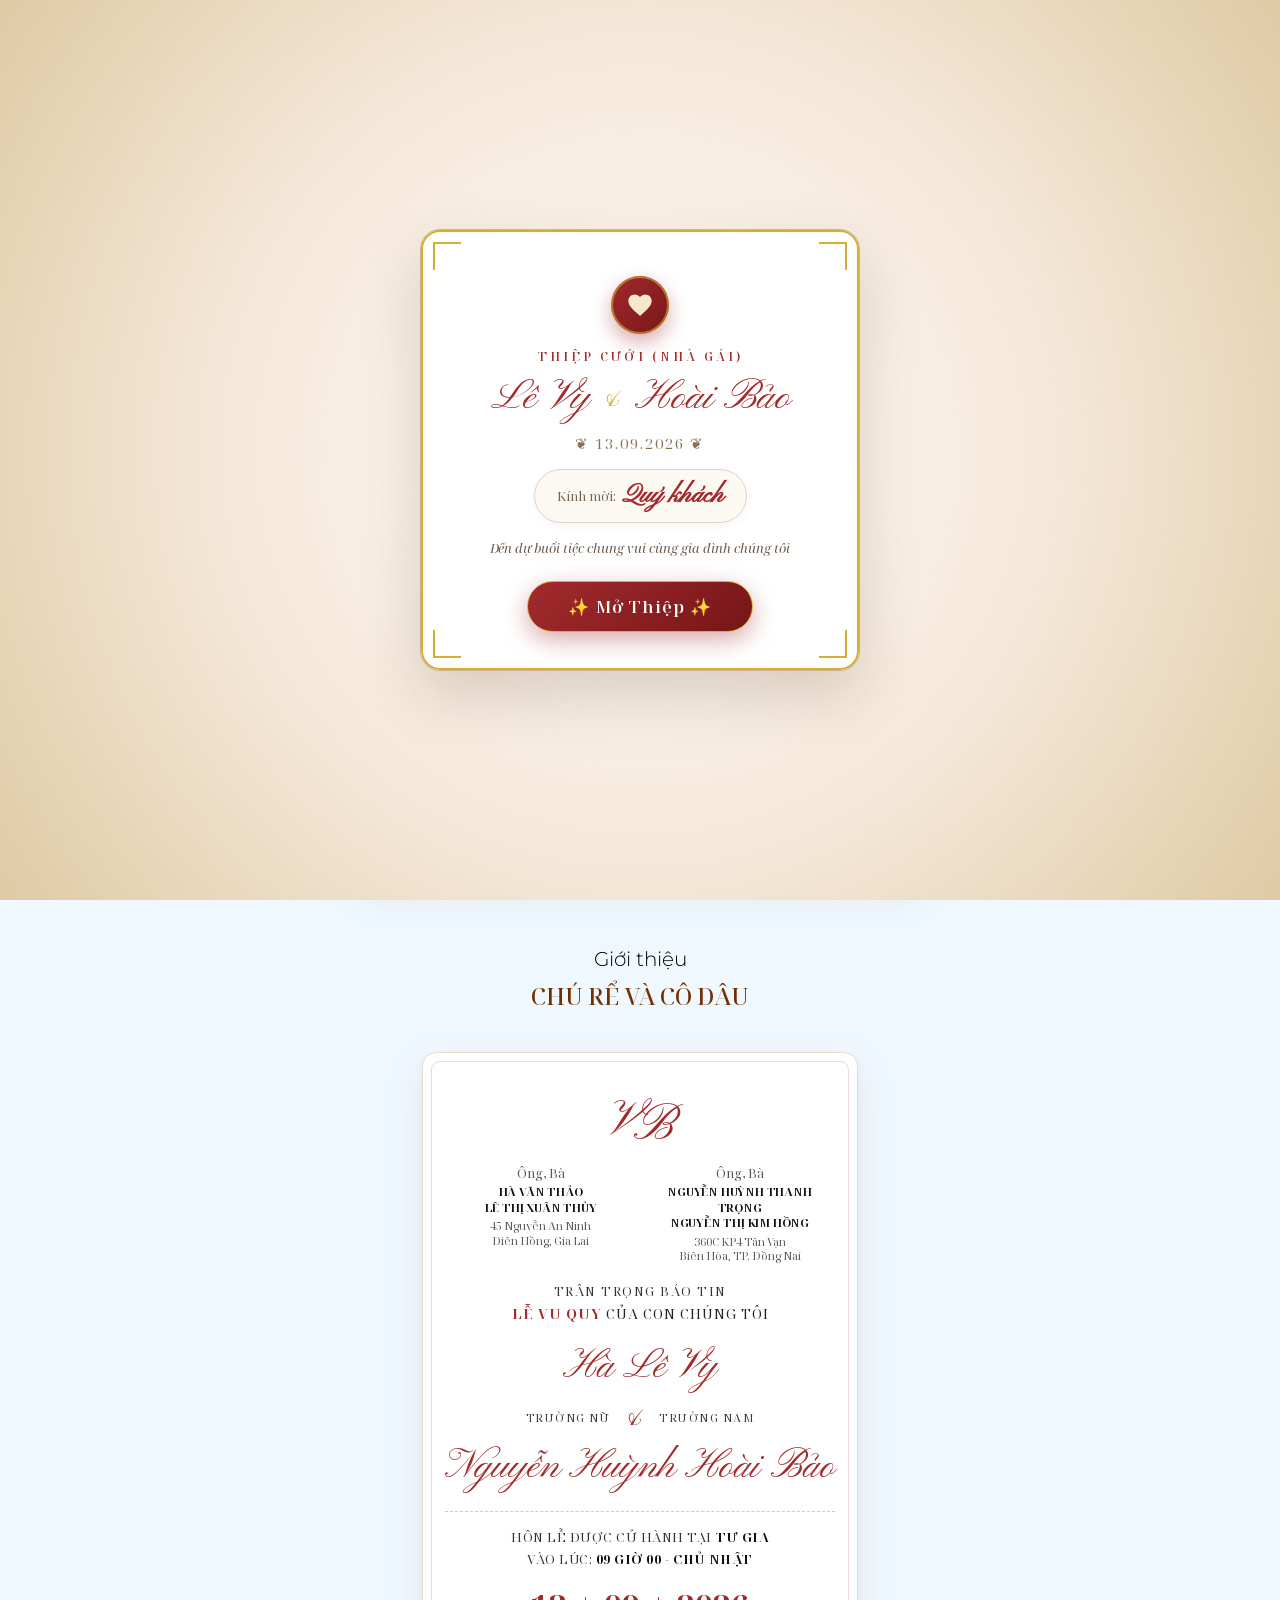
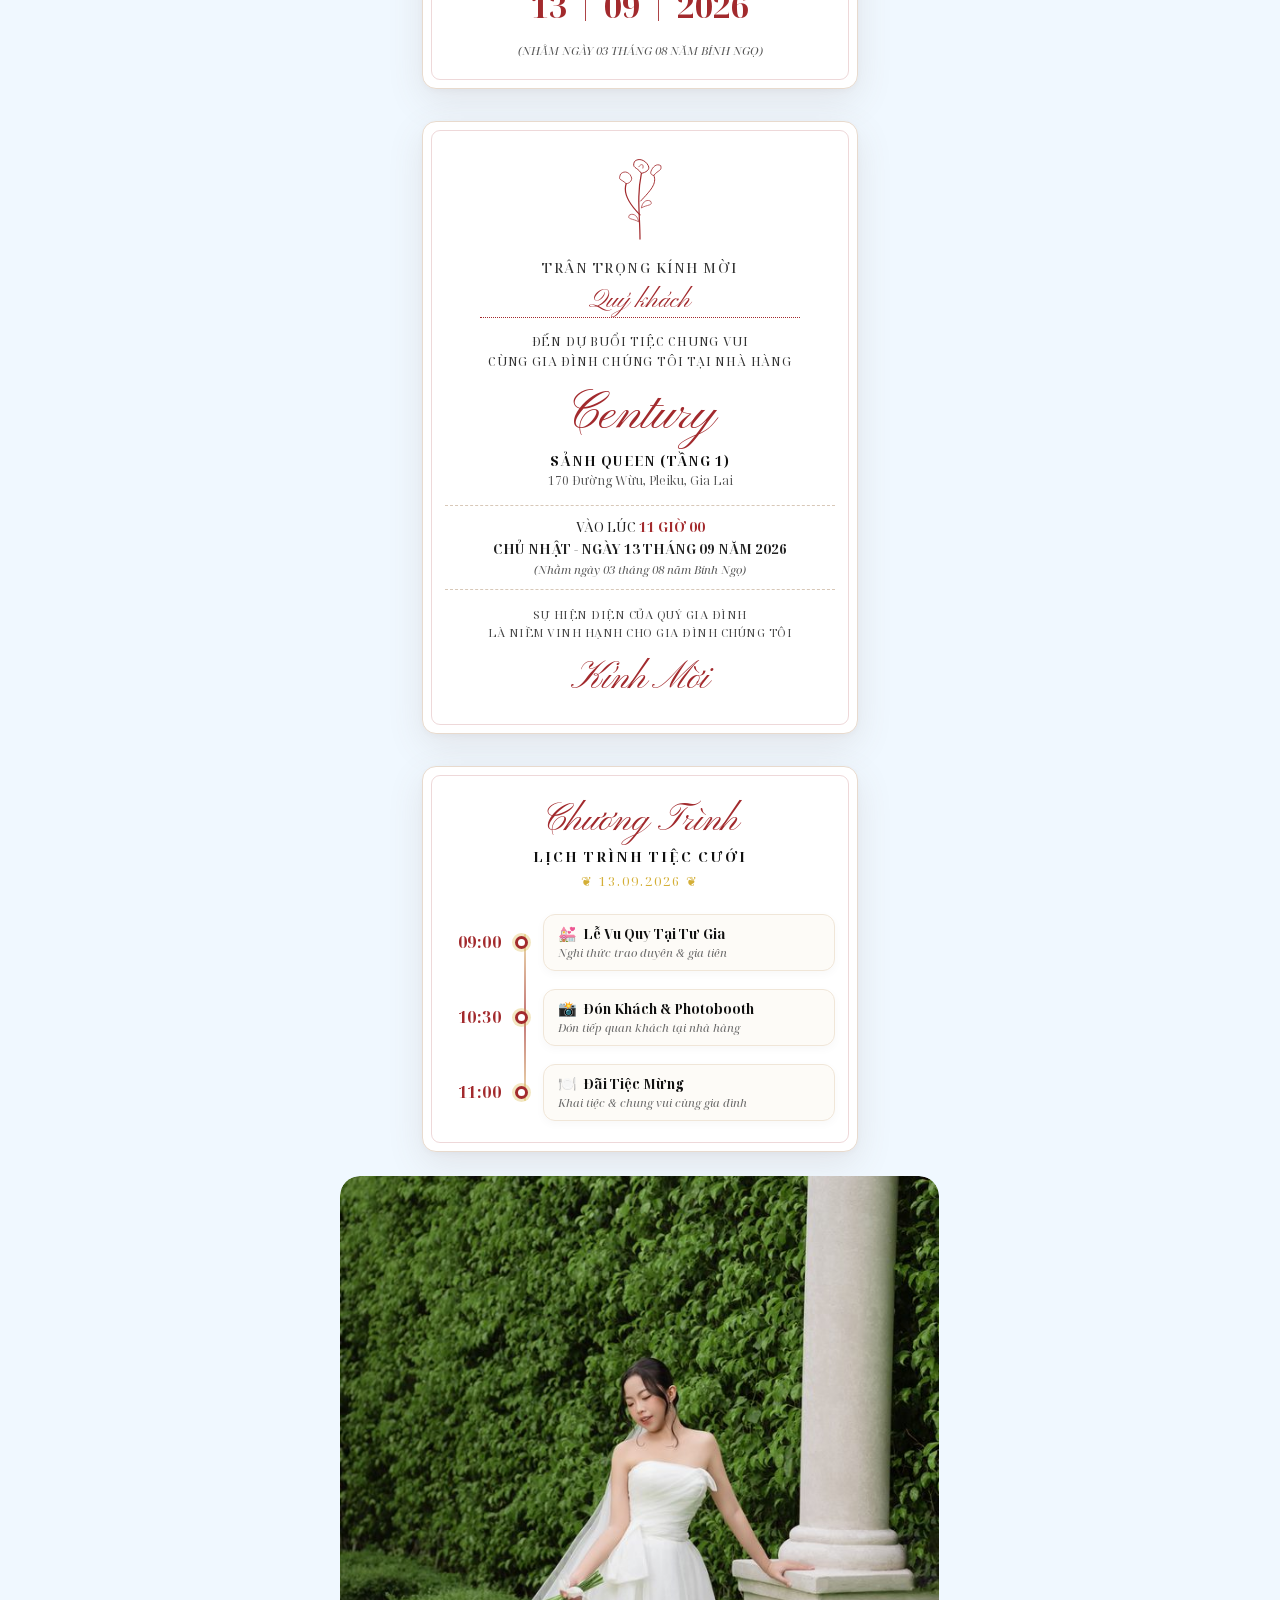
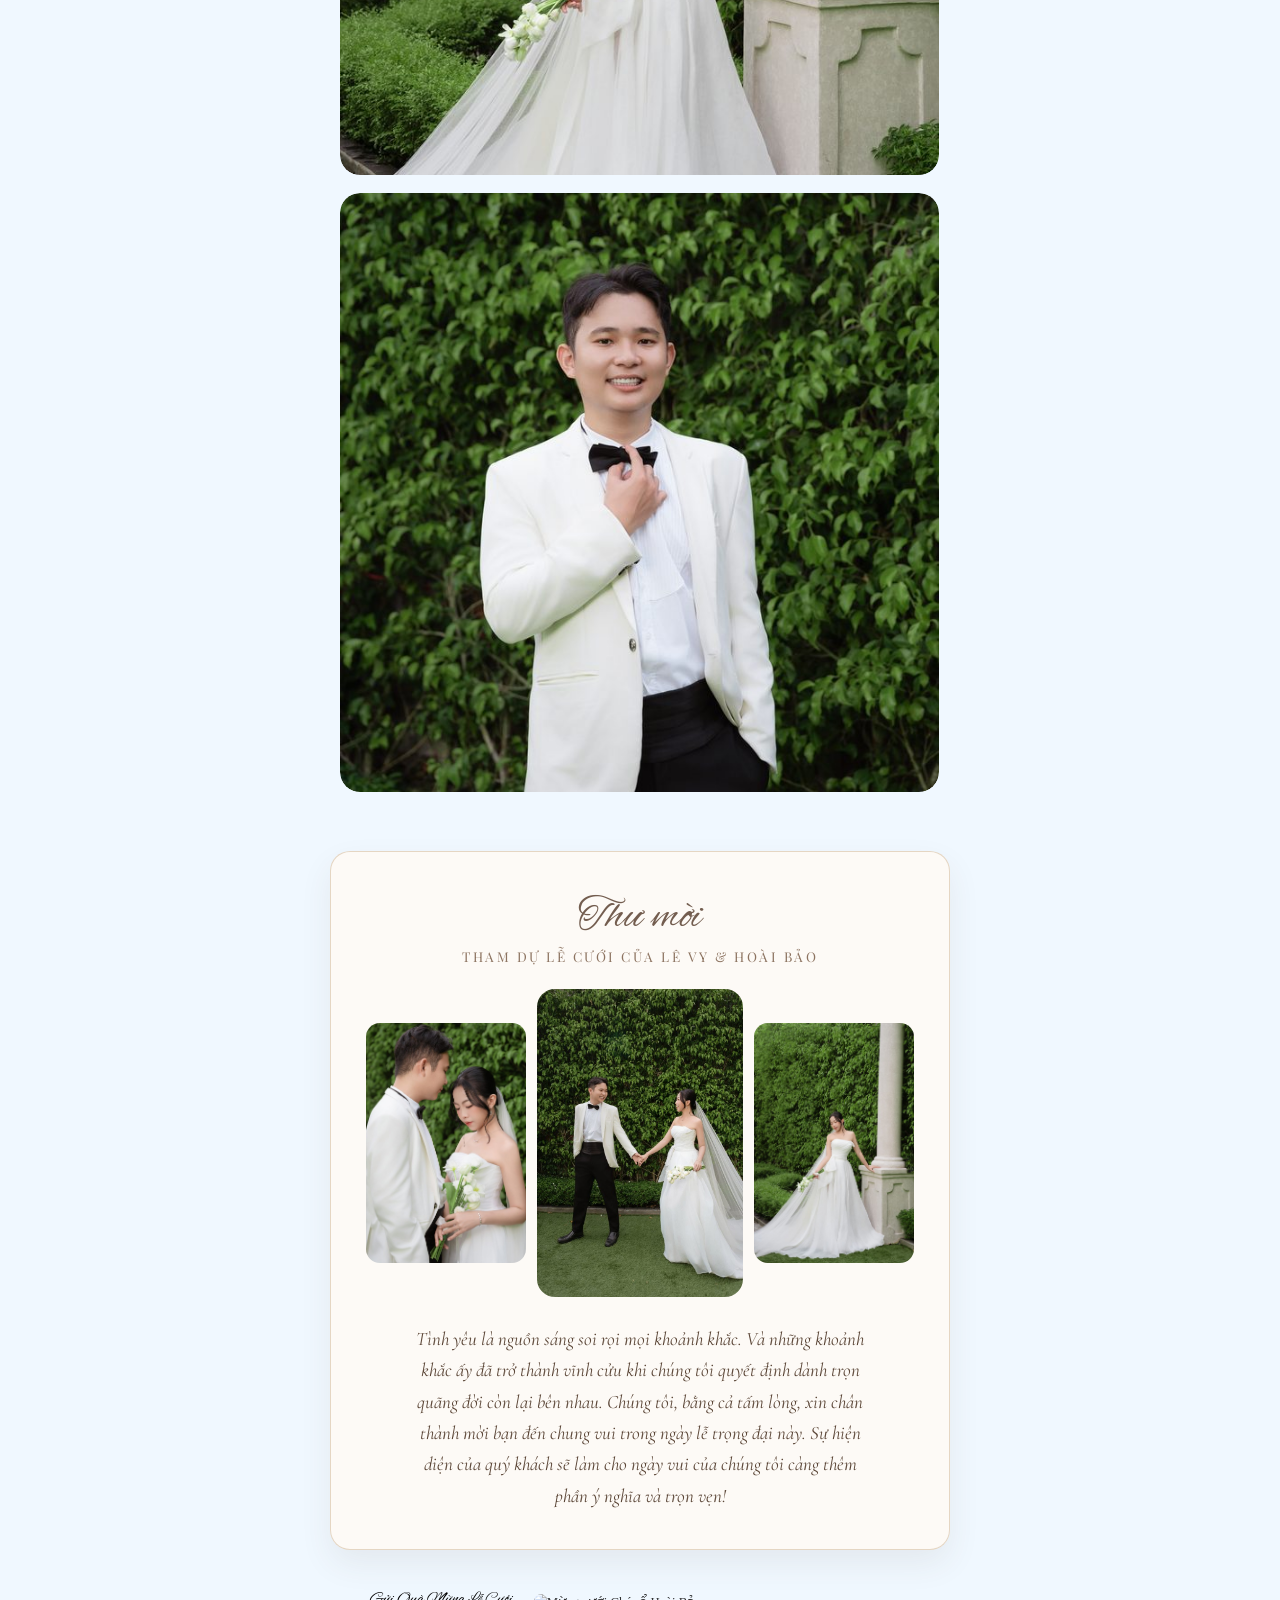
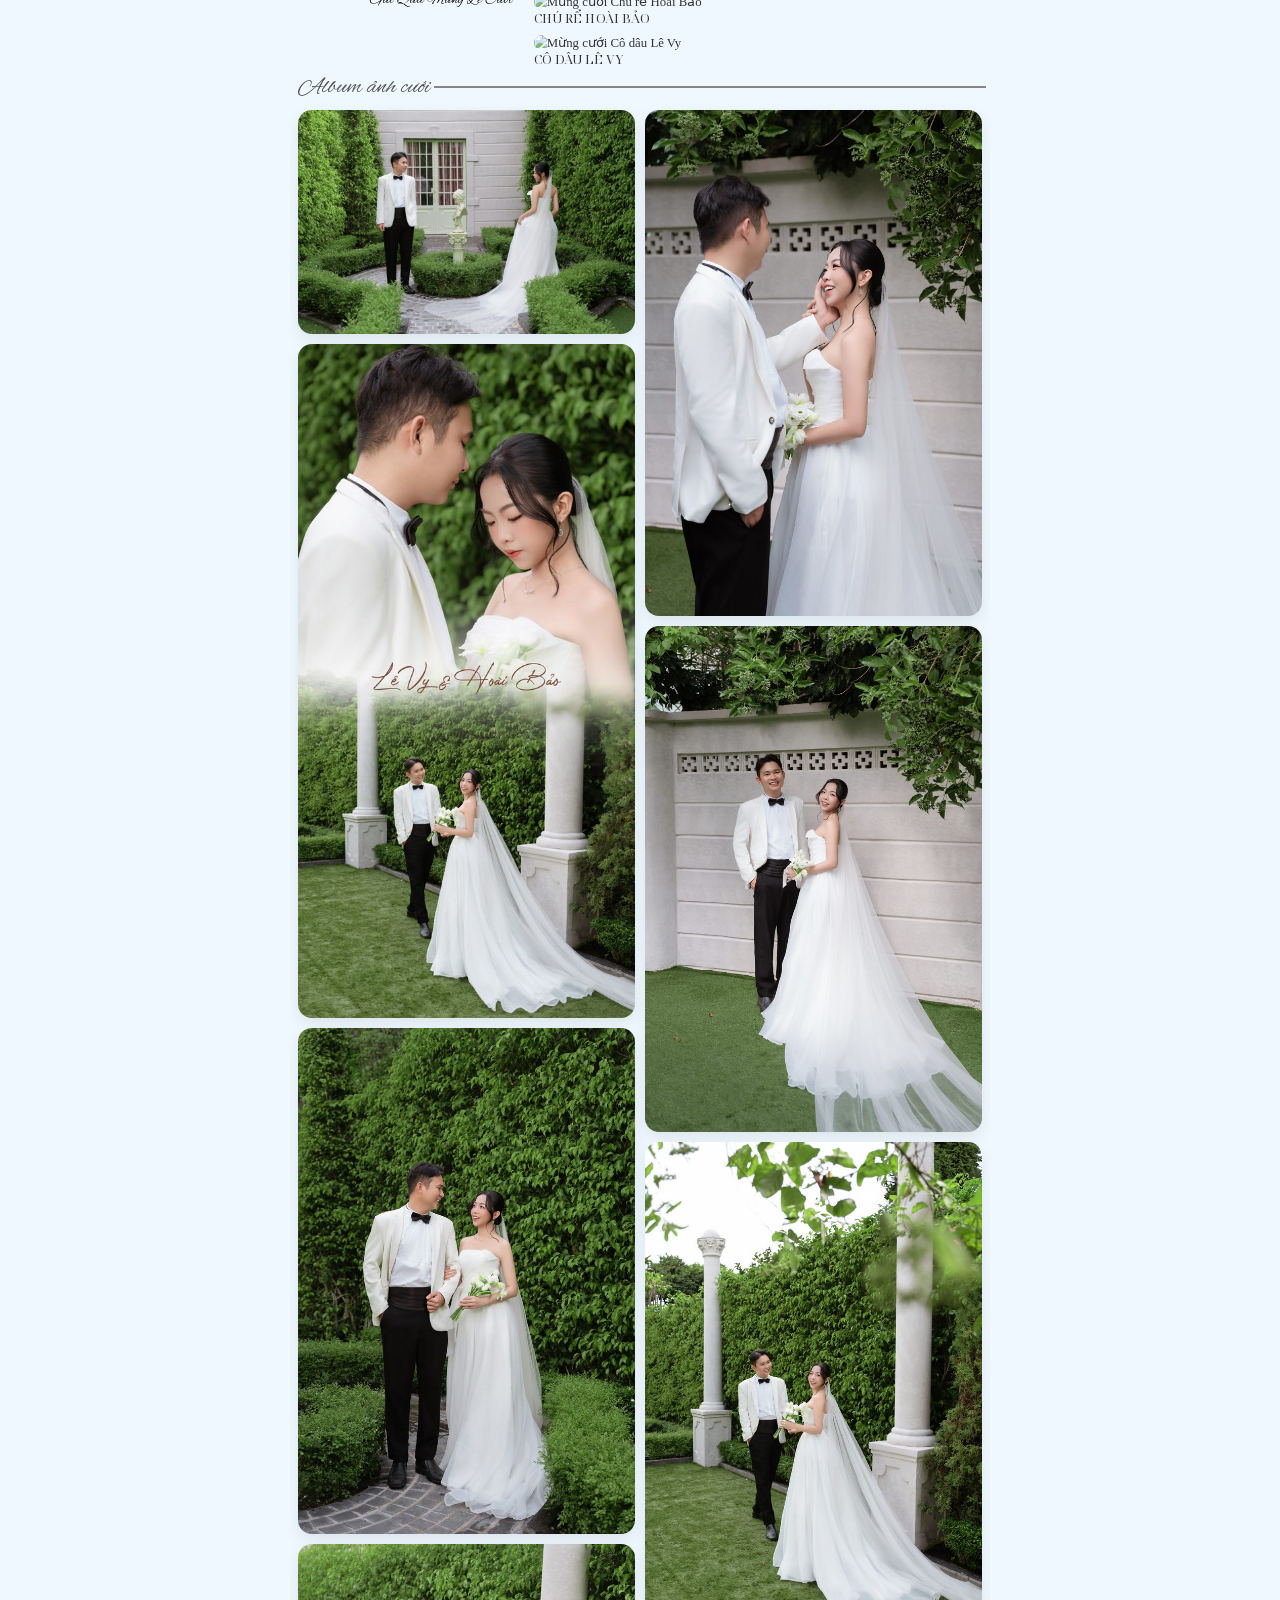
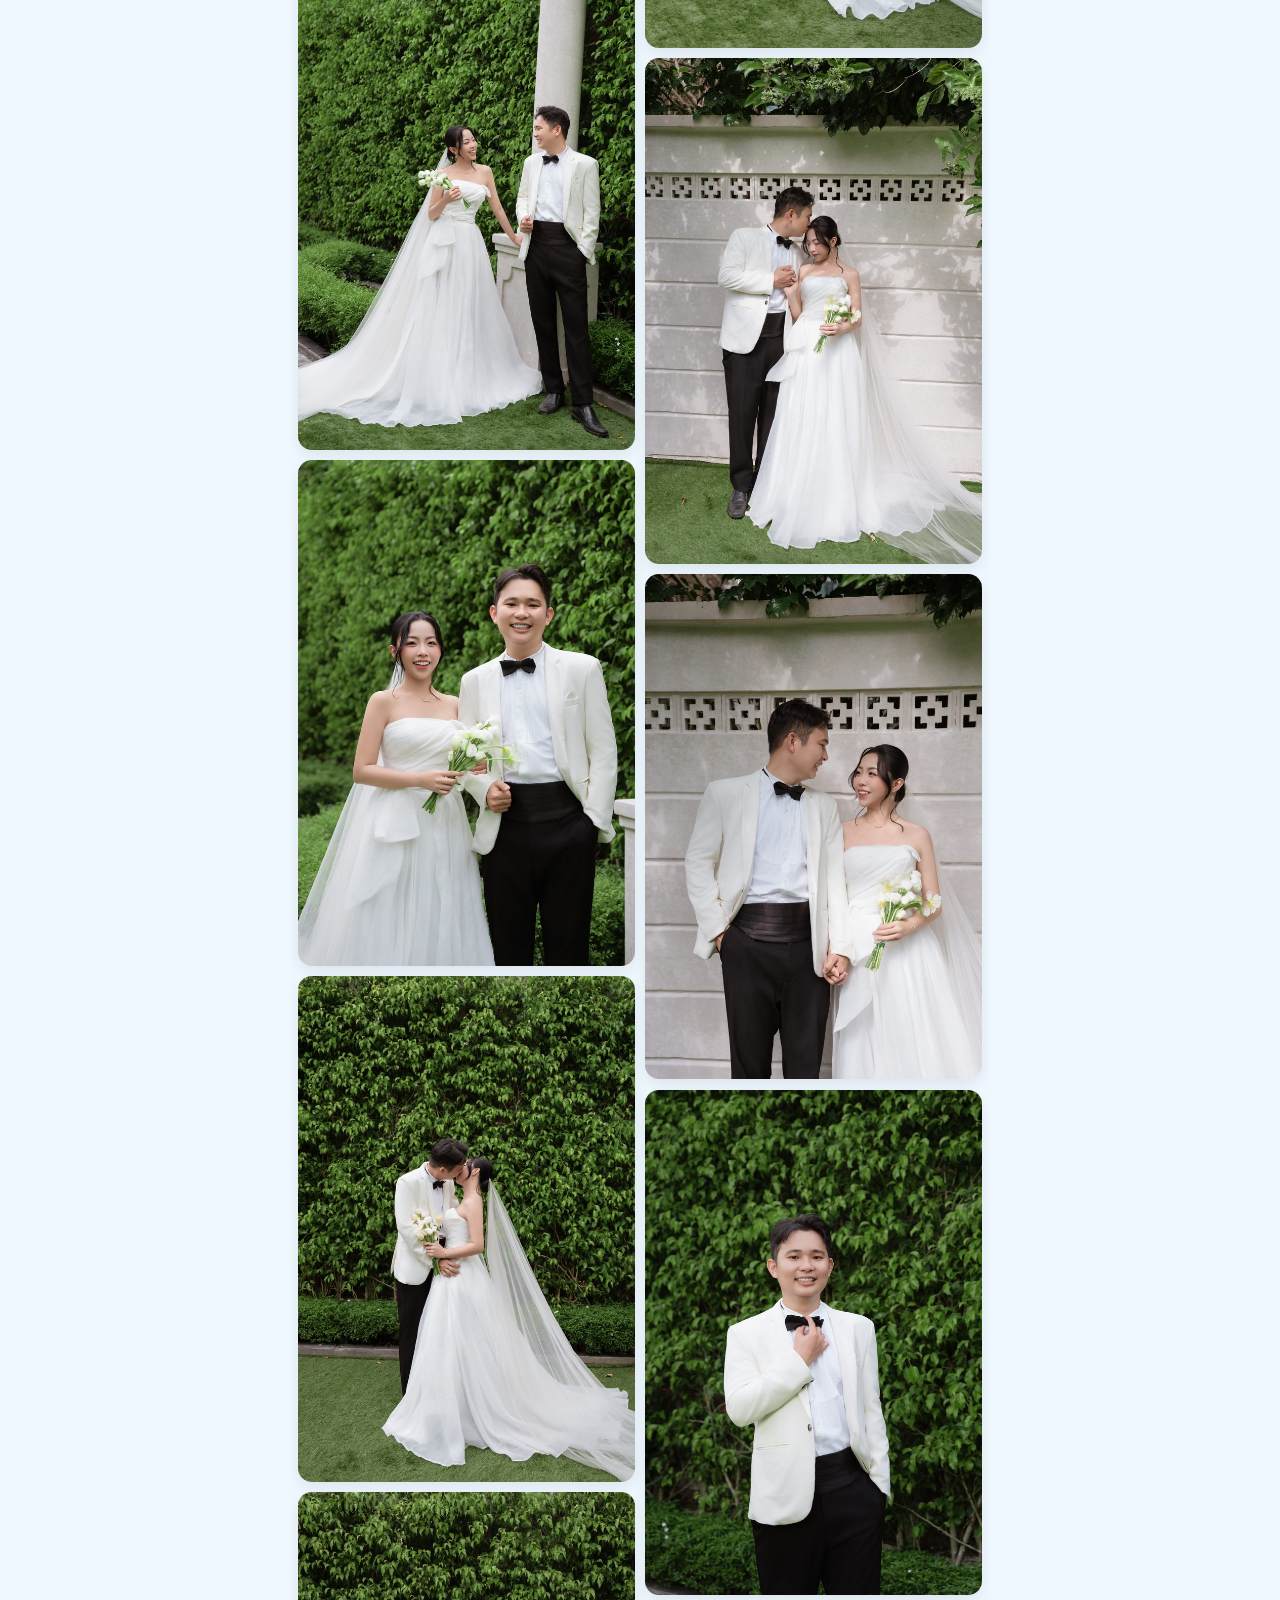
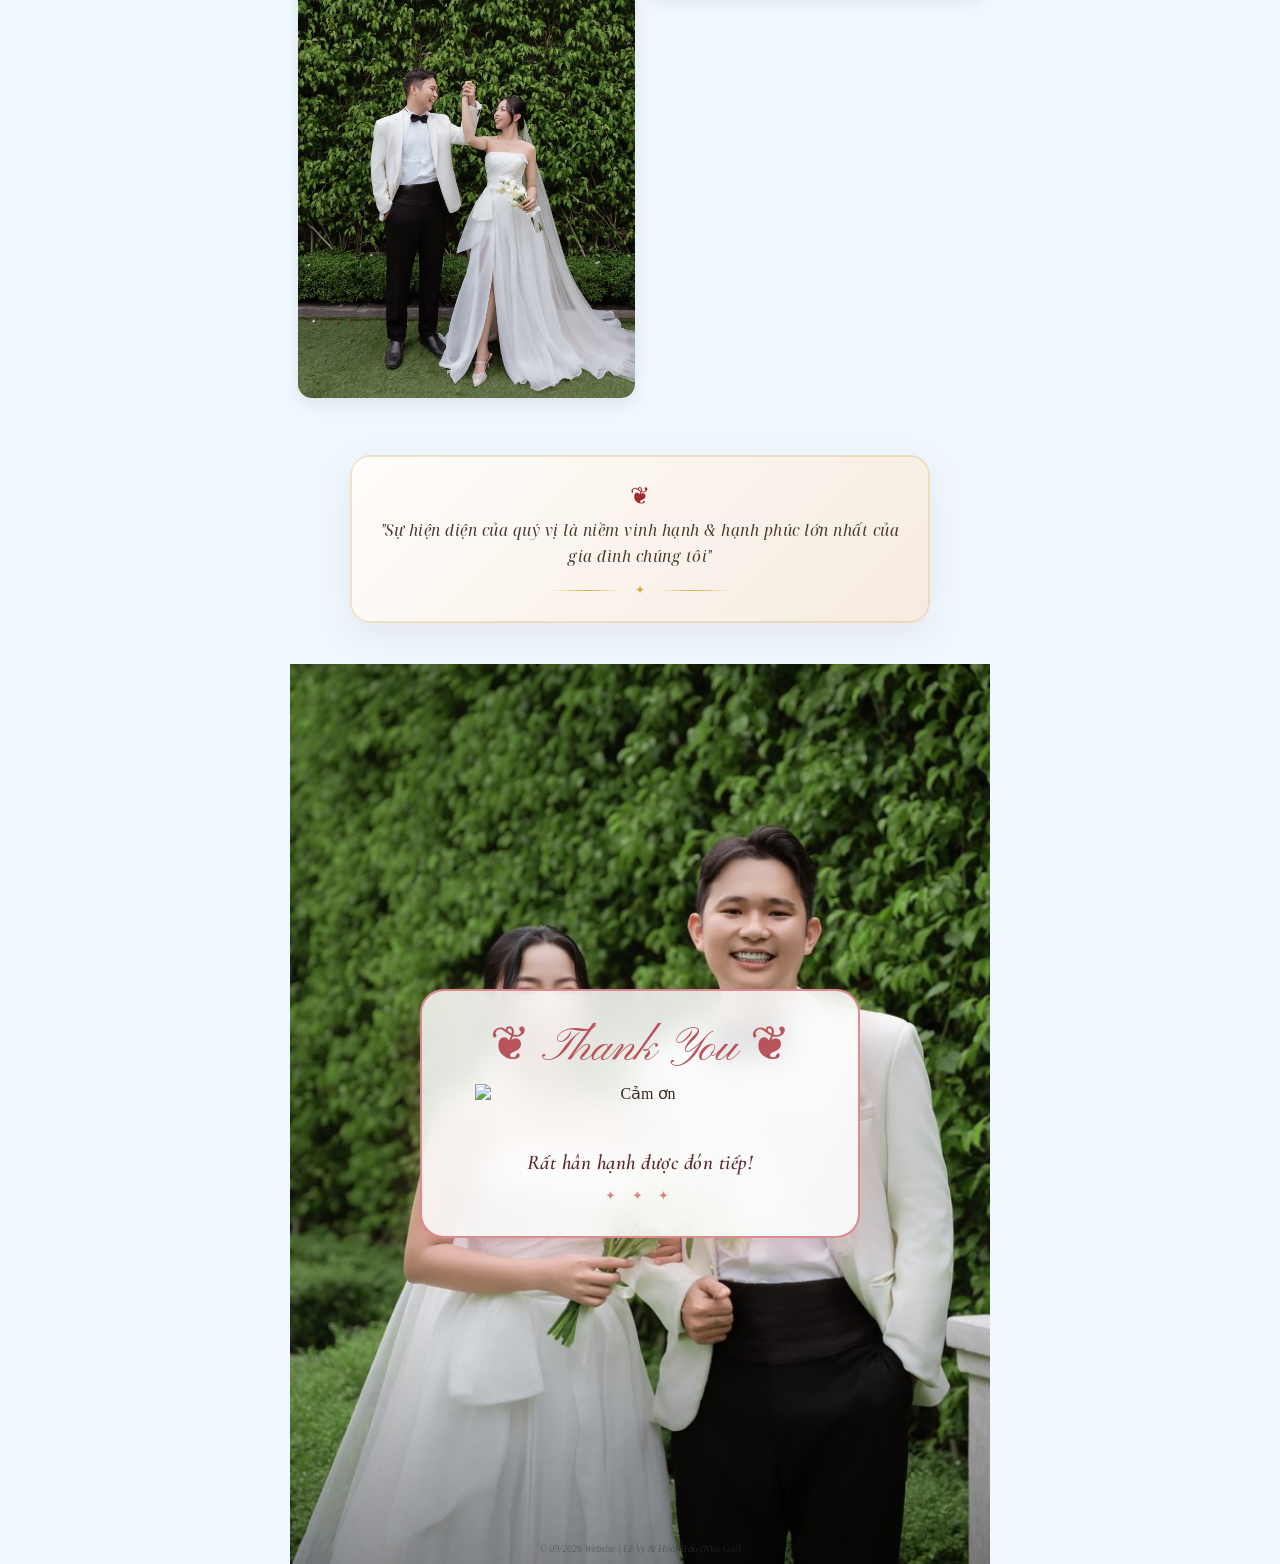
==== commit a5caf467: "fix hinh nen" ====
--- a/nhagai/index.html
+++ b/nhagai/index.html
@@ -112,20 +112,17 @@
 
                 <!-- Ngày Giờ Lễ Cưới -->
                 <div class="thiep_date_box">
-                    <div class="thiep_date_row">
-                        <div class="thiep_item">
-                            <hr class="gold_line">
+                    <div class="thiep_date_inner">
+                        <div class="thiep_hour_badge">
+                            <span class="gold_dash">—</span>
+                            <span class="padding_hour">11H00</span>
+                            <span class="gold_dot">•</span>
                             <span class="padding_day">CHỦ NHẬT</span>
-                            <hr class="gold_line">
+                            <span class="gold_dash">—</span>
                         </div>
                         <div class="thiep_main_date">13</div>
-                        <div class="thiep_item">
-                            <hr class="gold_line">
-                            <span class="padding_hour">11H00</span>
-                            <hr class="gold_line">
-                        </div>
-                    </div>
-                    <div class="thiep_month_year">THÁNG 09 • 2026</div>
+                        <div class="thiep_month_year">THÁNG 09 • 2026</div>
+                    </div>
                 </div>
 
                 <!-- Địa Điểm Tổ Chức (Nhà Gái: Century Gia Lai) -->
@@ -440,7 +437,8 @@
     <div class="thank_pre_banner reveal_element reveal_scale">
         <div class="pre_banner_inner">
             <div class="pre_banner_symbol">❦</div>
-            <p class="pre_banner_quote">"Sự hiện diện của quý vị là niềm vinh hạnh &amp; hạnh phúc lớn nhất của gia đình chúng tôi"</p>
+            <p class="pre_banner_quote">"Sự hiện diện của quý vị là niềm vinh hạnh &amp; hạnh phúc lớn nhất của gia đình
+                chúng tôi"</p>
             <div class="pre_banner_line"><span>✦</span></div>
         </div>
     </div>
@@ -448,8 +446,10 @@
     <!-- Thanks -->
     <div class="thank_container">
         <div class="thank_desc">
-            <img src="../source/thank.svg" alt="">
-            <p>Rất hân hạnh được đón tiếp!</p>
+            <div class="thank_flourish_top">❦ Thank You ❦</div>
+            <img src="../source/thank.svg" alt="Cảm ơn" class="thank_svg_img">
+            <p class="thank_text_main">Rất hân hạnh được đón tiếp!</p>
+            <div class="thank_flourish_bottom">✦ ✦ ✦</div>
         </div>
         <div class="footter">
             © 09/2026 Website | Lê Vy &amp; Hoài Bảo (Nhà Gái)
@@ -507,4 +507,4 @@
     </script>
 </body>
 
-</html>
+</html>
--- a/style.css
+++ b/style.css
@@ -1,4 +1,4 @@
-.font_fancy{
+.font_fancy {
     font-family: "Alex Brush", cursive;
     font-weight: 500;
     font-style: normal;
@@ -17,7 +17,7 @@
     font-family: 'Times New Roman', Times, serif;
 }
 
-.font_montserrat{
+.font_montserrat {
     font-family: "Montserrat", sans-serif;
     font-optical-sizing: auto;
     font-weight: 300;
@@ -30,7 +30,7 @@
     font-weight: 400;
     font-style: normal;
     font-variation-settings:
-    "wdth" 100;
+        "wdth" 100;
 }
 
 #audioIndicator {
@@ -43,17 +43,17 @@
     border-radius: 50%;
     cursor: pointer;
     user-select: none;
-  }
-
-  #audioIndicator > img {
+}
+
+#audioIndicator>img {
     display: block;
-  }
+}
 
 /* HTML................................................................. */
 
 html {
     scroll-behavior: smooth;
-    background-color:#f0f8ff;
+    background-color: #f0f8ff;
     overflow-x: hidden;
     -webkit-font-smoothing: antialiased;
     -moz-osx-font-smoothing: grayscale;
@@ -97,9 +97,11 @@
     0% {
         transform: scale(1);
     }
+
     50% {
         transform: scale(1.05);
     }
+
     100% {
         transform: scale(1);
     }
@@ -122,7 +124,7 @@
     content: "";
     position: absolute;
     inset: 0;
-    background: linear-gradient(to bottom, rgba(0, 0, 0, 0.35) 0%, rgba(0, 0, 0, 0.08) 50%, rgba(0, 0, 0, 0.55) 100%);
+    background: linear-gradient(to bottom, rgba(0, 0, 0, 0.2) 0%, rgba(0, 0, 0, 0) 35%, rgba(0, 0, 0, 0) 70%, rgba(0, 0, 0, 0.35) 100%);
     z-index: 1;
     pointer-events: none;
 }
@@ -160,12 +162,17 @@
 }
 
 .font_fancy_savetime {
-    font-family: "Pinyon Script", "Great Vibes", "MonteCarlo", cursive;
-    font-size: 38px;
-    color: #ffffff;
-    text-shadow: 0 3px 12px rgba(0, 0, 0, 0.9);
+    font-family: "Pinyon Script", "Great Vibes", cursive;
+    font-size: clamp(34px, 9vw, 44px);
+    color: #f7e2bd;
+    text-shadow: 0 3px 14px rgba(0, 0, 0, 0.95), 0 0 12px rgba(212, 175, 55, 0.4);
     margin: 0;
     line-height: 1.1;
+}
+
+body[data-side="nhagai"] .font_fancy_savetime {
+    color: #fce2e6;
+    text-shadow: 0 3px 14px rgba(0, 0, 0, 0.95), 0 0 12px rgba(232, 149, 165, 0.5);
 }
 
 .thiep_gold_flourish {
@@ -174,8 +181,12 @@
     text-shadow: 0 2px 8px rgba(0, 0, 0, 0.8);
 }
 
+body[data-side="nhagai"] .thiep_gold_flourish {
+    color: #e895a5;
+}
+
 .thiep_name {
-    margin: 20px auto 26px auto;
+    margin: 18px auto 24px auto;
     width: 100%;
     display: flex;
     justify-content: center;
@@ -184,10 +195,10 @@
 
 .thiep_couple_title {
     font-family: "Pinyon Script", "Great Vibes", cursive;
-    font-size: clamp(32px, 8.5vw, 48px);
+    font-size: clamp(36px, 9.5vw, 54px);
     font-weight: 500;
     color: #ffffff !important;
-    text-shadow: 0 4px 18px rgba(0, 0, 0, 0.95), 0 0 10px rgba(0, 0, 0, 0.8) !important;
+    text-shadow: 0 4px 20px rgba(0, 0, 0, 0.98), 0 0 14px rgba(0, 0, 0, 0.85) !important;
     display: flex;
     align-items: center;
     justify-content: center;
@@ -206,80 +217,132 @@
 
 .thiep_ampersand {
     font-family: "Pinyon Script", "Great Vibes", cursive;
-    font-size: clamp(26px, 7vw, 36px);
+    font-size: clamp(28px, 7.5vw, 40px);
     color: #f7e2bd !important;
     text-shadow: 0 3px 12px rgba(0, 0, 0, 0.9) !important;
 }
 
-/* Date Box Section */
+body[data-side="nhagai"] .thiep_ampersand {
+    color: #fce2e6 !important;
+    text-shadow: 0 3px 12px rgba(184, 82, 91, 0.8) !important;
+}
+
+/* Date Box Section - Frosted White Glass Design (Trắng Mờ) */
 .thiep_date_box {
-    margin: 26px auto;
+    margin: 22px auto;
     position: relative;
     display: flex;
     flex-direction: column;
     align-items: center;
     justify-content: center;
     text-align: center;
-    color: white;
-    width: 100%;
-}
-
-.thiep_date_row {
-    display: flex;
-    align-items: center;
-    justify-content: center;
-    gap: 16px;
-    width: 100%;
-    max-width: 360px;
-    margin: 0 auto;
-}
-
-.thiep_item {
-    flex: 1;
+    color: #3b281c;
+    width: 94%;
+    max-width: 440px;
+    padding: 20px 18px;
+    background: rgba(255, 255, 255, 0.85);
+    -webkit-backdrop-filter: blur(12px);
+    backdrop-filter: blur(12px);
+    border-radius: 20px;
+    border: 2px solid rgba(212, 175, 55, 0.85);
+    box-shadow: 0 12px 35px rgba(0, 0, 0, 0.3);
+    transition: all 0.3s ease;
+    box-sizing: border-box;
+}
+
+body[data-side="nhagai"] .thiep_date_box {
+    background: rgba(255, 255, 255, 0.85);
+    border-color: rgba(217, 119, 127, 0.85);
+    box-shadow: 0 12px 35px rgba(217, 119, 127, 0.28);
+}
+
+.thiep_date_inner {
+    width: 100%;
     display: flex;
     flex-direction: column;
     align-items: center;
     justify-content: center;
-    gap: 4px;
-}
-
-.gold_line {
-    width: 100%;
-    border: none;
-    border-top: 1px solid rgba(212, 175, 55, 0.75);
-    margin: 0 auto;
-}
-
-.padding_day, .padding_hour {
+}
+
+.thiep_hour_badge {
+    display: flex;
+    align-items: center;
+    justify-content: center;
+    gap: 8px;
+    width: 100%;
+    white-space: nowrap;
+    margin-bottom: 4px;
+}
+
+.gold_dash {
+    color: #b8860b;
+    font-size: 13px;
+}
+
+body[data-side="nhagai"] .gold_dash {
+    color: #d9777f;
+}
+
+.gold_dot {
+    color: #b8860b;
+    font-size: 13px;
+    margin: 0 2px;
+}
+
+body[data-side="nhagai"] .gold_dot {
+    color: #d9777f;
+}
+
+.padding_hour,
+.padding_day {
     font-family: "Montserrat", sans-serif;
-    font-size: 13px;
-    letter-spacing: 2.5px;
-    font-weight: 600;
+    font-size: clamp(12px, 3.6vw, 14.5px);
+    letter-spacing: 2px;
+    font-weight: 700;
     white-space: nowrap;
-    display: block;
-    text-align: center;
-    color: #ffffff;
-    text-shadow: 0 2px 8px rgba(0, 0, 0, 0.9);
+    display: inline-block;
+    text-align: center;
+    color: #761618;
+    text-shadow: none;
+}
+
+body[data-side="nhagai"] .padding_hour,
+body[data-side="nhagai"] .padding_day {
+    color: #b8525b;
+    text-shadow: none;
 }
 
 .thiep_main_date {
     font-family: "Noto Serif Display", serif;
-    font-size: 58px;
+    font-size: clamp(54px, 15vw, 70px);
     font-weight: 700;
-    padding: 0 10px;
     line-height: 1;
-    color: #ffffff;
-    text-shadow: 0 4px 20px rgba(0, 0, 0, 0.95);
+    color: #a22a2d;
+    text-shadow: none;
+    margin: 2px 0 4px 0;
+    white-space: nowrap;
+}
+
+body[data-side="nhagai"] .thiep_main_date {
+    color: #b8525b;
+    text-shadow: none;
 }
 
 .thiep_month_year {
-    margin-top: 12px;
     font-family: "Noto Serif Display", serif;
-    font-size: 16px;
-    letter-spacing: 3.5px;
-    text-align: center;
-    color: #ffffff;
-    text-shadow: 0 2px 10px rgba(0, 0, 0, 0.9);
+    font-size: clamp(13px, 3.8vw, 16px);
+    font-weight: 700;
+    letter-spacing: 3px;
+    text-align: center;
+    color: #594233;
+    text-shadow: none;
+    white-space: nowrap;
+    width: 100%;
+}
+
+body[data-side="nhagai"] .thiep_month_year {
+    color: #7a3239;
+    text-shadow: none;
 }
 
 /* Venue Section */
@@ -342,29 +405,34 @@
     align-items: center;
     justify-content: center;
     gap: 8px;
-    background: rgba(255, 255, 255, 0.22);
-    -webkit-backdrop-filter: blur(4px);
-    backdrop-filter: blur(4px);
-    border: 1px solid rgba(255, 255, 255, 0.85);
-    color: #ffffff;
-    padding: 10px 24px;
-    border-radius: 25px;
+    background: rgba(255, 255, 255, 0.88);
+    -webkit-backdrop-filter: blur(10px);
+    backdrop-filter: blur(10px);
+    border: 2px solid #d4af37;
+    color: #761618;
+    padding: 11px 26px;
+    border-radius: 30px;
     font-family: "Noto Serif Display", serif;
     font-size: 13.5px;
-    font-weight: 600;
+    font-weight: 700;
     text-decoration: none;
-    box-shadow: 0 6px 20px rgba(0, 0, 0, 0.3);
+    box-shadow: 0 8px 24px rgba(0, 0, 0, 0.28);
     transition: all 0.3s cubic-bezier(0.4, 0, 0.2, 1);
     letter-spacing: 0.5px;
 }
 
+body[data-side="nhagai"] .thiep_map_btn {
+    border-color: #d9777f;
+    color: #b8525b;
+}
+
 .thiep_map_btn:hover {
-    background: rgba(255, 255, 255, 0.35);
-    transform: translateY(-2px) scale(1.03);
-    box-shadow: 0 8px 24px rgba(0, 0, 0, 0.4);
-}
-
-.thiep_map > img {
+    background: #ffffff;
+    transform: translateY(-2px) scale(1.04);
+    box-shadow: 0 12px 28px rgba(0, 0, 0, 0.35);
+}
+
+.thiep_map>img {
     width: 16px;
     height: 16px;
 }
@@ -390,13 +458,14 @@
     font-weight: bold;
     margin-bottom: 16px;
     color: #712f00;
-    
+
 }
 
 .gt_img {
     position: relative;
     width: 90%;
-    aspect-ratio: 1 / 1; /* cắt vuông */
+    aspect-ratio: 1 / 1;
+    /* cắt vuông */
     overflow: hidden;
     border-radius: 20px;
     margin-bottom: 18px;
@@ -429,6 +498,7 @@
         opacity: 0;
         transform: translateY(40px);
     }
+
     to {
         opacity: 1;
         transform: translateY(0);
@@ -444,5 +514,4 @@
 
 .gt_img.show {
     animation: fadeInUp 1.8s ease forwards;
-}
-
+}
--- a/style2.css
+++ b/style2.css
@@ -1,2303 +1,2488 @@
-.moi_container {
-    margin-top: 32px;
-    color: #00240e;
-}
-
-.moi_desc1 {
-    text-align: center;
-    font-size: 36px;
-    margin-bottom: 4px;
-}
-
-.moi_desc2 {
-    text-align: center;
-    text-transform: uppercase;
-    font-size: 12px;
-}
-
-.moi_img {
-    margin: 24px 0;
-    display: flex;
-    justify-content: center;
-    align-items: center;
-    gap: 2%;
-}
-
-.img_big {
-    height: auto;
-    width: 36%;
-    border-radius: 18px;
-    /* box-shadow: 0 10px 20px rgba(0, 0, 0, 0.2); */
-    /* animation: flash-shadow-img 2s infinite; */
-    z-index: 2;
-
-    transition: all 2s ease-in-out;
-
-}
-
-.img_small {
-    height: auto;
-    width: 28%;
-    /* box-shadow: 0 10px 20px rgba(0, 0, 0, 0.2); */
-    /* animation: flash-shadow-img 2s infinite; */
-    transform: scale(1);
-    opacity: 1;
-    border-radius: 14px;
-    z-index: 1;
-
-    transition: all 2s ease-in-out;
-}
-
-@keyframes flash-shadow-img {
-    0%, 100% 
-    {
-        box-shadow: 0 0 5px rgba(157, 157, 157, 0.534);
-    }
-    50% 
-    {
-        box-shadow: 0 0 7px rgba(60, 60, 60, 0.556);
-    }
-}
-
-.js_left {
-    opacity: 0;
-    transform: translateX(-80px);
-}
-
-.js_center {
-    transform: scale(1.5);
-}
-
-.js_right {
-    opacity: 0;
-    transform: translateX(80px);
-}
-
-.moi_desc3 {
-    color: #725627;
-    text-align: justify;
-    text-indent: 30px;
-    font-size: 14px;
-    width: 80%;
-    margin: 24px auto;
-    font-style: italic;
-    line-height: 18px;
-}
-
-
-
-/* comfirm.......................................................................................... */
-.cf_container {
-    margin-top: 30px;
-    box-shadow: 0 5px 20px rgba(225, 237, 235, 0.648);
-    padding: 20px;
-    text-align: center;
-    width: 80%;
-    border-radius: 16px;
-    margin-bottom: 100px;
-
-    background-color: rgb(242, 251, 251);
-}
-
-.cf_container {
-    opacity: 0;
-    transform: translateY(60px);
-    transition: all 4.2s ease;
-    color: #001508;
-
-}
-
-.cf_container.show {
-
-    opacity: 1;
-    transform: translateY(0);
-}
-
-@keyframes flash-shadow {
-    0%, 100% 
-    {
-        box-shadow: 0 0 12px rgb(208, 211, 211);
-    }
-    50% 
-    {
-        box-shadow: 0 0 15px rgb(179, 190, 188);
-    }
-}
-
-.nhay-shadow {
-animation: flash-shadow 2s infinite;
-}
-
-
-
-.cf_container > div {
-    margin-top: 8px;
-}
-
-.cf_desc1 {
-    font-weight: bold;
-    text-transform: uppercase;
-    font-size: 18px;
-    
-}
-
-.cf_desc2 {
-    text-transform: uppercase;
-    font-size: 16px;
-    
-}
-
-.cf_desc3 {
-    font-weight: bold;
-    letter-spacing: 3px;
-    font-size: 16px;
-}
-
-.cf_desc4 {
-    color: #333;
-    font-size: 14px;
-    font-style: italic;
-    margin-bottom: 18px;
-}
-
-.cf_btn {
-    border: none;
-    padding: 10px 18px;
-    border-radius: 8px;
-    width: 60%;
-    margin: 8px 0;
-    cursor: pointer;
-    box-shadow: 0 5px 6px 2px rgba(174, 174, 174, 0.4);
-    background-color: #e0edec;
-    font-size: 14px;
-    line-height: 14px;
-}
-
-.cf_btn:hover {
-    background-color: #ccd4d3;
-    box-shadow: 0 5px 6px 0 rgba(120, 120, 120, 0.4);
-    font-size: 13.8px;
-}
-
-.cf_btn > a {
-    text-decoration: none;
-    color: black;
-}
-
-/* .cf_icon {
-    display: block;
-    margin-top: 12px !important;
-}
-
-.cf_map {
-    display: block;
-    width: 16px;
-    height: 16px;
-    display: flex;
-    justify-content: center;
-    align-items: center;
-    border: 1.5px solid #909090;
-    border-radius: 50%;
-    padding: 14px;
-    margin: 0 auto;
-} */
-
-/* pop_up........................... */
-.popup {
-    position: fixed;
-    width: 100vw;
-    height: 100vh;
-    display: none;
-    z-index: 3;
-    background-color: #55555570;
-    align-items: center;
-    justify-content: center;
-    max-width: 700px;
-}
-
-.popup.show {
-    display: flex;
-}
-
-.popup_container {
-    display: flex;
-    overflow-x: scroll;
-    width: 100%;
-    scroll-snap-type: x mandatory;
-    padding: 0 50px;
-    scroll-padding: 50px;
-    border-radius: 8px;
-    /* gap: 12px; */
-
-    /* background-color: #858585; */
-    scroll-behavior: smooth;
-
-}
-
-.popup_item {
-    flex: 0 0 100%;
-    scroll-snap-align: start;
-    /* max-width: 85%; */
-    position: relative;
-    
-    /* background-color: black; */
-}
-
-.popup_item {
-    opacity: 0.8;
-    transform: scale(0.8);
-    transition: opacity 0.2s linear, transform 0.2s linear;
-  }
-  
-
-
-.popup_item > img {
-    border-radius: 18px;
-    width: 100%;
-    height: 100%;
-    object-fit: cover;
-}
-
-@media (min-width: 440px) {
-    .popup_container {
-        width: 100%;
-        padding: 0 80px;
-        scroll-padding: 80px;
-        border-radius: 8px;
-        /* gap: 12px; */
-    }
-}
-  
-
-/* transform: translateX(60px) */
-/* transform: translateX(-60px) */
-
-.copy {
-    position: absolute;
-    top: 23%;
-    left: 63%;
-    width: 8%;
-    height: 6%;
-    /* background-color: rgba(255, 0, 0, 0.312); */
-    z-index: 4; /* đảm bảo nổi lên trên */
-    cursor: pointer;
-}
-
-#copy-toast {
-    position: fixed;
-    bottom: 10%;
-    left: 50%;
-    transform: translateX(-50%);
-    background-color: #222;
-    color: white;
-    padding: 10px 20px;
-    border-radius: 8px;
-    opacity: 0;
-    pointer-events: none;
-    transition: opacity 0.3s ease;
-    z-index: 5;
-    font-size: 14px;
-    font-family: 'Times New Roman', Times, serif;
-  }
-  #copy-toast.show {
-    opacity: 1;
-  }
-
-
-.hide-horizontal-scrollbar {
-    overflow-x: scroll;
-    overflow-y: hidden;
-    scrollbar-width: none; /* Firefox */
-    -ms-overflow-style: none; /* IE, Edge cũ */
-  }
-  
-  .hide-horizontal-scrollbar::-webkit-scrollbar {
-    height: 0px; /* Chrome, Safari */
-  }
-
-/* album....................................................................................... */
-
-.album_header {
-    width: 100%;
-    display: flex;
-    align-items: center;
-}
-
-.album_header span {
-    font-family: 'Alex Brush', cursive;
-    font-size: 24px;
-    color: #555;
-    white-space: nowrap;
-    margin-left: 8px;
-}
-
-.line {
-    flex: 1;
-    height: 1.5px;
-    background-color: #858585;
-    margin-left: 4px;
-    margin-right: 4px;
-}
-
-.album_container {
-    column-count: 2;
-    column-gap: 1.5%; /* Khoảng cách giữa 2 cột */
-    padding: 8px;
-}
-
-.album_container > img {
-    width: 100%;
-    display: block;
-    margin-bottom: 3%;
-    transition: all 2s ease-in-out;
-}
-
-.album_left {
-    transform: translateX(-100px);
-    opacity: 0;
-}
-
-.album_right {
-    transform: translateX(100px);
-    opacity: 0;
-}
-
-/* thank................................................................................... */
-
-.thank_container {
-    height: 100vh;
-    width: 100%;
-    background-image: url(./source/photos/thank_bg.jpg);
-    position: relative;
-    overflow: hidden;
-    background-repeat: no-repeat;
-    background-position: center;
-    background-size: cover;
-    align-items: center;
-    justify-content: center;
-    display: flex;
-    flex-direction: column;
-    
-}
-
-.thank_desc > img {
-    height: 50px;
-    margin-top: 12px;
-    
-}
-
-.thank_desc {
-    line-height: 30px;
-    padding-bottom: 24px;
-    background-color: rgba(236, 236, 236, 0.322);
-    backdrop-filter: blur(3px);
-    -webkit-backdrop-filter: blur(3px);
-    width: 100%;
-    text-align: center;
-    color: rgb(255, 255, 255);
-
-    font-family: "Alex Brush", cursive;
-    font-weight: 400;
-    font-style: normal;
-    font-size: 30px;
-    text-shadow: 0 0 20px rgb(0, 0, 0);
-
-}
-
-.thank_desc {
-    opacity: 0;
-    transform: translateY(40px);
-    transition: all 1.2s ease-in-out;
-}
-
-.thank_desc.show {
-    opacity: 1;
-    transform: translateY(0);
-}
-
-
-.footter {
-    position: absolute;
-    bottom: 0;
-    display: flex;
-    justify-content: center;
-    color: #5555557a;
-    font-style: italic;
-    text-align: center;
-    padding: 10px;
-    font-size: 10px;
-}
-
-.footer-link {
-    color: #ffffff !important;
-    text-decoration: none;
-    font-weight: bold;
-    padding: 2px 6px;
-    border-radius: 4px;
-    background-color: rgba(255, 255, 255, 0.2);
-    transition: all 0.3s ease;
-    margin-left: 4px;
-    text-shadow: 0 0 8px rgba(0, 0, 0, 0.5);
-}
-
-.footer-link:hover {
-    background-color: rgba(255, 255, 255, 0.35);
-    transform: scale(1.1);
-    text-shadow: 0 0 12px rgba(255, 255, 255, 0.8);
-}
-
-/* ==========================================================================
-   LUXURY ENVELOPE LANDING OVERLAY
-   ========================================================================== */
-#envelopeOverlay {
-    position: fixed;
-    inset: 0;
-    width: 100%;
-    height: 100vh;
-    height: 100dvh;
-    background: radial-gradient(circle at center, #fffdf9 0%, #f4e7d7 55%, #dfcaa5 100%);
-    z-index: 99999;
-    display: flex;
-    align-items: center;
-    justify-content: center;
-    padding: 20px;
-    transition: opacity 0.9s cubic-bezier(0.4, 0, 0.2, 1), transform 0.9s cubic-bezier(0.16, 1, 0.3, 1), visibility 0.9s;
-    overflow-y: auto;
-    -webkit-overflow-scrolling: touch;
-}
-
-#envelopeOverlay.opened {
-    opacity: 0;
-    transform: scale(1.08) translateY(-40px);
-    pointer-events: none;
-    visibility: hidden;
-}
-
-.envelope_card {
-    position: relative;
-    width: 100%;
-    max-width: 440px;
-    background: #ffffff;
-    border-radius: 20px;
-    padding: 46px 28px 38px 28px;
-    text-align: center;
-    box-shadow: 0 25px 60px rgba(90, 60, 40, 0.2), inset 0 0 0 2px #d4af37, inset 0 0 0 6px #fffdfa;
-    border: 1px solid #cbb295;
-    overflow: hidden;
-    animation: cardFloat 4s ease-in-out infinite;
-}
-
-@keyframes cardFloat {
-    0%, 100% { transform: translateY(0); }
-    50% { transform: translateY(-7px); }
-}
-
-.corner_gold {
-    position: absolute;
-    width: 28px;
-    height: 28px;
-    border: 2px solid #d4af37;
-    pointer-events: none;
-}
-.corner_tl { top: 12px; left: 12px; border-right: none; border-bottom: none; }
-.corner_tr { top: 12px; right: 12px; border-left: none; border-bottom: none; }
-.corner_bl { bottom: 12px; left: 12px; border-right: none; border-top: none; }
-.corner_br { bottom: 12px; right: 12px; border-left: none; border-top: none; }
-
-.envelope_wax_seal {
-    width: 58px;
-    height: 58px;
-    background: linear-gradient(135deg, #a22a2d 0%, #761618 100%);
-    border-radius: 50%;
-    display: flex;
-    align-items: center;
-    justify-content: center;
-    margin: 0 auto 14px auto;
-    color: #f7e7ce;
-    box-shadow: 0 8px 20px rgba(162, 42, 45, 0.4), inset 0 0 0 2px rgba(212, 175, 55, 0.6);
-}
-
-.envelope_sub_label {
-    font-family: "Noto Serif Display", serif;
-    font-size: 12px;
-    letter-spacing: 3px;
-    color: #a22a2d;
-    text-transform: uppercase;
-    margin-bottom: 8px;
-    font-weight: 600;
-}
-
-.envelope_couple_names {
-    display: flex;
-    align-items: center;
-    justify-content: center;
-    gap: 8px;
-    margin: 0 auto 6px auto;
-    width: 100%;
-    text-align: center;
-    flex-wrap: wrap;
-}
-
-.envelope_name {
-    font-family: "Pinyon Script", "Great Vibes", cursive;
-    font-size: clamp(26px, 7.5vw, 42px);
-    color: #a22a2d;
-    line-height: 1.2;
-    font-weight: 500;
-    display: inline-block;
-    text-align: center;
-}
-
-.envelope_amp {
-    font-family: "Pinyon Script", "Great Vibes", cursive;
-    font-size: clamp(22px, 6.5vw, 32px);
-    color: #d4af37;
-    display: inline-block;
-    padding: 0 2px;
-    text-align: center;
-}
-
-.envelope_gold_divider {
-    font-family: "Noto Serif Display", serif;
-    font-size: 15px;
-    color: #8c7355;
-    letter-spacing: 2px;
-    margin: 10px 0 16px 0;
-}
-
-.guest_pill_box {
-    display: inline-flex;
-    align-items: center;
-    justify-content: center;
-    gap: 6px;
-    background: #fcf8f2;
-    color: #4a3424;
-    font-family: "Noto Serif Display", serif;
-    padding: 10px 22px;
-    border-radius: 30px;
-    margin-bottom: 16px;
-    border: 1px solid #e2d2c1;
-    box-shadow: 0 3px 10px rgba(0,0,0,0.04);
-}
-
-.guest_label {
-    font-size: 13px;
-    color: #776353;
-}
-
-.guest_name {
-    font-family: "Pinyon Script", "Great Vibes", cursive;
-    font-size: 26px;
-    color: #a22a2d;
-    font-weight: 600;
-}
-
-.envelope_subtext {
-    font-family: "Noto Serif Display", serif;
-    font-size: 13px;
-    color: #6b5849;
-    margin-bottom: 24px;
-    font-style: italic;
-}
-
-.btn_open_envelope {
-    background: linear-gradient(135deg, #a22a2d 0%, #761618 100%);
-    color: #ffffff;
-    font-family: "Noto Serif Display", serif;
-    font-size: 17px;
-    font-weight: 600;
-    padding: 13px 40px;
-    border-radius: 30px;
-    border: 1px solid #d4af37;
-    cursor: pointer;
-    box-shadow: 0 8px 24px rgba(162, 42, 45, 0.4);
-    transition: all 0.3s cubic-bezier(0.4, 0, 0.2, 1);
-    outline: none;
-    letter-spacing: 1px;
-}
-
-.btn_open_envelope:hover {
-    background: linear-gradient(135deg, #b83236 0%, #8c1e20 100%);
-    transform: translateY(-2px) scale(1.04);
-    box-shadow: 0 12px 28px rgba(162, 42, 45, 0.5), 0 0 12px rgba(212, 175, 55, 0.4);
-}
-
-.btn_open_envelope:active {
-    transform: translateY(1px) scale(0.97);
-}
-
-/* ==========================================================================
-   REPLICA ORIGINAL WEDDING INVITATION CARDS (VY BAO - 13T9 1.png)
-   ========================================================================== */
-.orig_cards_wrapper {
-    width: 100%;
-    max-width: 460px;
-    margin: 24px auto;
-    display: flex;
-    flex-direction: column;
-    gap: 32px;
-    padding: 0 12px;
-}
-
-.orig_card {
-    position: relative;
-    width: 100%;
-    background: #ffffff;
-    border-radius: 14px;
-    padding: 34px 22px 30px 22px;
-    box-shadow: 0 12px 36px rgba(120, 90, 70, 0.12), 0 2px 8px rgba(0, 0, 0, 0.04);
-    border: 1px solid #e8dacd;
-    text-align: center;
-    font-family: "Noto Serif Display", serif;
-    color: #2c2c2c;
-    overflow: hidden;
-}
-
-.orig_card::before {
-    content: "";
-    position: absolute;
-    inset: 8px;
-    border: 1px solid rgba(162, 42, 45, 0.18);
-    border-radius: 9px;
-    pointer-events: none;
-}
-
-.flower_art_wrapper {
-    margin: 0 auto 12px auto;
-    display: flex;
-    justify-content: center;
-}
-
-.original_flower_art {
-    display: block;
-}
-
-.orig_names_row {
-    display: flex;
-    align-items: center;
-    justify-content: center;
-    gap: 8px;
-    margin: 0 auto 6px auto;
-    width: 100%;
-    text-align: center;
-    flex-wrap: wrap;
-}
-
-.orig_callig_name {
-    font-family: "Pinyon Script", "Great Vibes", cursive;
-    font-size: clamp(28px, 7.5vw, 38px);
-    color: #a22a2d;
-    line-height: 1.2;
-    font-weight: 500;
-    text-align: center;
-}
-
-.orig_heart_mark {
-    display: flex;
-    align-items: center;
-    justify-content: center;
-}
-
-.orig_date_center {
-    font-family: "Noto Serif Display", serif;
-    font-size: 18px;
-    font-weight: bold;
-    color: #a22a2d;
-    letter-spacing: 2px;
-    margin-bottom: 22px;
-    text-align: center;
-    width: 100%;
-}
-
-.orig_invitation_section {
-    margin-top: 10px;
-    width: 100%;
-    display: flex;
-    flex-direction: column;
-    align-items: center;
-    justify-content: center;
-    text-align: center;
-}
-
-.orig_kinhmoi_label {
-    font-size: 13.5px;
-    letter-spacing: 1.5px;
-    color: #333333;
-    margin-bottom: 8px;
-    font-weight: 500;
-    text-align: center;
-    width: 100%;
-}
-
-.orig_dotted_line {
-    border-bottom: 1.5px dotted #a22a2d;
-    min-height: 32px;
-    width: 90%;
-    max-width: 320px;
-    margin: 0 auto 12px auto;
-    display: flex;
-    align-items: center;
-    justify-content: center;
-    text-align: center;
-}
-
-.orig_guest_name {
-    font-family: "Pinyon Script", "Great Vibes", cursive;
-    font-size: clamp(22px, 6vw, 26px);
-    color: #a22a2d;
-    padding: 0 8px;
-    text-align: center;
-}
-
-/* Card 2 Details */
-.vb_monogram_wrapper {
-    margin: 0 auto 12px auto;
-    display: flex;
-    justify-content: center;
-    align-items: center;
-    width: 100%;
-}
-
-.orig_family_grid {
-    display: flex;
-    justify-content: space-between;
-    align-items: flex-start;
-    gap: 8px;
-    margin: 0 auto 18px auto;
-    width: 100%;
-    text-align: center;
-}
-
-.orig_fam_col {
-    flex: 1;
-    display: flex;
-    flex-direction: column;
-    align-items: center;
-    justify-content: flex-start;
-    text-align: center;
-}
-
-.orig_fam_role {
-    font-size: 13px;
-    color: #555555;
-    margin-bottom: 2px;
-    text-align: center;
-    width: 100%;
-}
-
-.orig_fam_name {
-    font-size: clamp(9px, 2.7vw, 11.5px);
-    font-weight: bold;
-    color: #111111;
-    line-height: 1.35;
-    letter-spacing: -0.2px;
-    text-align: center;
-    width: 100%;
-    word-break: keep-all;
-    overflow-wrap: break-word;
-}
-
-.orig_fam_addr {
-    font-size: 11px;
-    color: #555555;
-    margin-top: 4px;
-    line-height: 1.35;
-    text-align: center;
-    width: 100%;
-}
-
-.orig_announce_block {
-    margin: 16px auto;
-    width: 100%;
-    text-align: center;
-    display: flex;
-    flex-direction: column;
-    align-items: center;
-    justify-content: center;
-}
-
-.orig_ann_sub {
-    font-size: 13px;
-    letter-spacing: 1.5px;
-    color: #333333;
-    margin-bottom: 4px;
-    text-align: center;
-    width: 100%;
-}
-
-.orig_ann_main {
-    font-size: 14px;
-    letter-spacing: 1px;
-    color: #222222;
-    text-align: center;
-    width: 100%;
-}
-
-.red_bold {
-    color: #a22a2d;
-    font-weight: bold;
-}
-
-.black_bold {
-    color: #111111;
-    font-weight: bold;
-}
-
-.orig_couple_block {
-    margin: 18px auto;
-    width: 100%;
-    display: flex;
-    flex-direction: column;
-    align-items: center;
-    justify-content: center;
-    text-align: center;
-}
-
-.orig_bride_name, .orig_groom_name {
-    font-family: "Pinyon Script", "Great Vibes", cursive;
-    font-size: clamp(30px, 8vw, 40px);
-    color: #a22a2d;
-    line-height: 1.2;
-    margin: 2px auto;
-    text-align: center;
-    width: 100%;
-}
-
-.orig_roles_row {
-    display: flex;
-    align-items: center;
-    justify-content: center;
-    gap: 12px;
-    margin: 4px auto;
-    width: 100%;
-    text-align: center;
-}
-
-.orig_role {
-    font-size: clamp(10px, 2.7vw, 11px);
-    letter-spacing: 1.5px;
-    color: #333333;
-    text-align: center;
-}
-
-.orig_callig_amp {
-    font-family: "Pinyon Script", "Great Vibes", cursive;
-    font-size: clamp(26px, 7vw, 32px);
-    color: #a22a2d;
-    text-align: center;
-}
-
-.orig_ceremony_block {
-    margin-top: 18px;
-    padding-top: 16px;
-    border-top: 1px dashed #d8c8b8;
-    width: 100%;
-    text-align: center;
-    display: flex;
-    flex-direction: column;
-    align-items: center;
-    justify-content: center;
-}
-
-.orig_cer_line {
-    font-size: 13px;
-    letter-spacing: 0.5px;
-    color: #333333;
-    margin-bottom: 4px;
-    text-align: center;
-    width: 100%;
-}
-
-.orig_split_date {
-    display: flex;
-    align-items: center;
-    justify-content: center;
-    gap: 12px;
-    margin: 12px auto;
-    width: 100%;
-    text-align: center;
-}
-
-.date_part {
-    font-size: 32px;
-    font-weight: bold;
-    color: #a22a2d;
-}
-
-.date_sep {
-    font-size: 24px;
-    color: #a22a2d;
-    font-weight: 300;
-}
-
-.orig_lunar_date {
-    font-size: 11.5px;
-    font-style: italic;
-    color: #555555;
-    margin-top: 4px;
-    text-align: center;
-    width: 100%;
-}
-
-/* Card 3 Details */
-.orig_party_kinhmoi {
-    font-size: 14px;
-    letter-spacing: 1.5px;
-    color: #333333;
-    margin-bottom: 8px;
-    font-weight: 500;
-    text-align: center;
-    width: 100%;
-}
-
-.orig_party_subtext {
-    font-size: 12.5px;
-    letter-spacing: 0.8px;
-    color: #333333;
-    line-height: 1.6;
-    margin: 14px auto;
-    text-align: center;
-    width: 100%;
-}
-
-.orig_venue_name {
-    font-family: "Pinyon Script", "Great Vibes", cursive;
-    font-size: clamp(36px, 9vw, 52px);
-    color: #a22a2d;
-    margin: 6px auto;
-    line-height: 1.15;
-    text-align: center;
-    width: 100%;
-}
-
-.orig_venue_details {
-    margin-bottom: 16px;
-}
-
-.orig_venue_hall {
-    font-size: 13.5px;
-    font-weight: bold;
-    color: #111111;
-    letter-spacing: 1px;
-}
-
-.orig_venue_addr {
-    font-size: 12px;
-    color: #555555;
-    margin-top: 2px;
-}
-
-.orig_party_time_block {
-    margin: 16px 0;
-    padding: 12px 0;
-    border-top: 1px dashed #d8c8b8;
-    border-bottom: 1px dashed #d8c8b8;
-}
-
-.orig_time_line {
-    font-size: 13.5px;
-    margin-bottom: 4px;
-    color: #222222;
-}
-
-.orig_honor_text {
-    font-size: 11.5px;
-    color: #444444;
-    letter-spacing: 0.5px;
-    line-height: 1.6;
-    margin-top: 14px;
-}
-
-.orig_signature {
-    font-family: "Pinyon Script", "Great Vibes", cursive;
-    font-size: 38px;
-    color: #a22a2d;
-    margin-top: 12px;
-}
-
-/* Mobile Responsiveness Tweaks */
-@media (max-width: 480px) {
-    .orig_cards_wrapper {
-        width: 100%;
-        padding: 0 4px;
-        gap: 24px;
-    }
-    .orig_card {
-        padding: 28px 14px 24px 14px;
-    }
-    .orig_callig_name {
-        font-size: 32px;
-    }
-    .orig_bride_name, .orig_groom_name {
-        font-size: 34px;
-    }
-    .orig_venue_name {
-        font-size: 44px;
-    }
-    .orig_fam_name {
-        font-size: 10.5px;
-        letter-spacing: -0.3px;
-    }
-    .orig_fam_addr {
-        font-size: 10.5px;
-    }
-    .date_part {
-        font-size: 28px;
-    }
-    .envelope_name {
-        font-size: 36px;
-    }
-}
-
-/* ==========================================================================
-   REFINED "THÔNG TIN LỄ CƯỚI" FAMILY SECTION (Matching Image 2)
-   ========================================================================== */
-.wedding_info_card {
-    width: 90%;
-    max-width: 620px;
-    margin: 30px auto;
-    background: rgba(253, 250, 245, 0.95);
-    border: 1px solid #e6d8c8;
-    border-radius: 18px;
-    padding: 32px 24px 28px 24px;
-    box-shadow: 0 10px 30px rgba(100, 80, 65, 0.08);
-    font-family: "Noto Serif Display", serif;
-    text-align: center;
-    color: #4a392c;
-}
-
-.wedding_info_title {
-    font-size: 21px;
-    font-weight: 600;
-    color: #6a4f3b;
-    letter-spacing: 2px;
-    margin-bottom: 24px;
-    text-transform: uppercase;
-}
-
-.family_columns_wrapper {
-    display: flex;
-    justify-content: space-between;
-    align-items: stretch;
-    gap: 16px;
-    margin-bottom: 24px;
-}
-
-.family_col {
-    flex: 1;
-    display: flex;
-    flex-direction: column;
-    align-items: center;
-    justify-content: flex-start;
-}
-
-.family_col_divider {
-    width: 1px;
-    background: #d8c8b8;
-    margin: 4px 0;
-}
-
-.family_role {
-    font-size: 13.5px;
-    color: #8c7360;
-    margin-bottom: 4px;
-}
-
-.family_name {
-    font-size: 15.5px;
-    font-weight: bold;
-    color: #423023;
-    line-height: 1.45;
-}
-
-.family_address {
-    font-size: 11.5px;
-    color: #7d6b5c;
-    margin-top: 6px;
-    line-height: 1.35;
-    max-width: 220px;
-}
-
-.announce_box {
-    margin-top: 20px;
-    padding-top: 20px;
-    border-top: 1px dashed #d8c8b8;
-}
-
-.announce_sub {
-    font-size: 12px;
-    letter-spacing: 1.5px;
-    color: #7d6857;
-    margin-bottom: 4px;
-}
-
-.announce_main {
-    font-size: 13.5px;
-    letter-spacing: 1px;
-    color: #5c4737;
-    margin-bottom: 18px;
-    font-weight: 500;
-}
-
-.couple_names_display {
-    display: flex;
-    flex-direction: column;
-    align-items: center;
-    gap: 8px;
-}
-
-.couple_name_big {
-    font-size: 28px;
-    color: #3b281b;
-    font-weight: 400;
-
-}
-
-.couple_role_tag {
-    font-size: 11px;
-    letter-spacing: 2px;
-    color: #8c7360;
-    margin-top: -4px;
-}
-
-/* ==========================================================================
-   COUNTDOWN TIMER WIDGET
-   ========================================================================== */
-.countdown_section {
-    width: 90%;
-    max-width: 580px;
-    margin: 35px auto 25px auto;
-    background: rgba(255, 255, 255, 0.92);
-    border-radius: 18px;
-    padding: 24px 18px;
-    border: 1px solid #ebdcd0;
-    box-shadow: 0 8px 24px rgba(120, 95, 75, 0.08);
-    text-align: center;
-}
-
-.countdown_header {
-    font-family: "Alex Brush", cursive;
-    font-size: 32px;
-    color: #735d4f;
-    margin-bottom: 2px;
-}
-
-.countdown_subheader {
-    font-family: "Noto Serif Display", serif;
-    font-size: 13px;
-    letter-spacing: 1.5px;
-    color: #8c7360;
-    text-transform: uppercase;
-    margin-bottom: 20px;
-}
-
-.countdown_grid {
-    display: flex;
-    justify-content: center;
-    gap: 12px;
-}
-
-.countdown_box {
-    flex: 1;
-    max-width: 90px;
-    background: #f7f1eb;
-    border: 1px solid #e6d6c6;
-    border-radius: 14px;
-    padding: 12px 4px;
-    box-shadow: 0 4px 10px rgba(0,0,0,0.03);
-    transition: transform 0.2s ease;
-}
-
-.countdown_num {
-    font-family: "Noto Serif Display", serif;
-    font-size: 28px;
-    font-weight: bold;
-    color: #594233;
-    line-height: 1;
-    margin-bottom: 4px;
-}
-
-.countdown_label {
-    font-family: "Montserrat", sans-serif;
-    font-size: 11px;
-    color: #8c7665;
-    text-transform: uppercase;
-    letter-spacing: 0.5px;
-}
-
-/* ==========================================================================
-   PERSONALIZED LINK GENERATOR MODAL & FLOATING BUTTON
-   ========================================================================== */
-.btn_floating_gen {
-    position: fixed;
-    bottom: 20px;
-    right: 20px;
-    background: #735d4f;
-    color: white;
-    font-family: "Noto Serif Display", serif;
-    font-size: 13.5px;
-    padding: 10px 18px;
-    border-radius: 30px;
-    border: none;
-    box-shadow: 0 6px 20px rgba(0, 0, 0, 0.25);
-    cursor: pointer;
-    z-index: 9999;
-    display: flex;
-    align-items: center;
-    gap: 6px;
-    transition: all 0.3s ease;
-}
-
-.btn_floating_gen:hover {
-    background: #5a4639;
-    transform: translateY(-2px) scale(1.04);
-}
-
-#linkGenModal {
-    position: fixed;
-    inset: 0;
-    background: rgba(0, 0, 0, 0.55);
-    backdrop-filter: blur(4px);
-    z-index: 100000;
-    display: none;
-    align-items: center;
-    justify-content: center;
-    padding: 20px;
-}
-
-#linkGenModal.show {
-    display: flex;
-}
-
-.link_gen_card {
-    background: #ffffff;
-    width: 100%;
-    max-width: 440px;
-    border-radius: 18px;
-    padding: 26px 24px;
-    box-shadow: 0 20px 40px rgba(0,0,0,0.25);
-    text-align: center;
-    position: relative;
-    font-family: "Noto Serif Display", serif;
-}
-
-.link_gen_title {
-    font-size: 19px;
-    color: #5c4737;
-    margin-bottom: 8px;
-    font-weight: 600;
-}
-
-.link_gen_desc {
-    font-size: 13px;
-    color: #777;
-    margin-bottom: 18px;
-    line-height: 1.45;
-}
-
-.link_gen_input {
-    width: 100%;
-    padding: 12px 14px;
-    border: 1.5px solid #d4c4b4;
-    border-radius: 10px;
-    font-size: 15px;
-    outline: none;
-    margin-bottom: 14px;
-    font-family: "Noto Serif Display", serif;
-    transition: border-color 0.2s;
-}
-
-.link_gen_input:focus {
-    border-color: #735d4f;
-}
-
-.btn_create_link {
-    width: 100%;
-    background: #735d4f;
-    color: white;
-    border: none;
-    padding: 12px;
-    border-radius: 10px;
-    font-size: 15px;
-    font-weight: 600;
-    cursor: pointer;
-    transition: background 0.2s;
-    font-family: "Noto Serif Display", serif;
-}
-
-.btn_create_link:hover {
-    background: #594436;
-}
-
-.btn_close_gen {
-    position: absolute;
-    top: 12px;
-    right: 14px;
-    background: transparent;
-    border: none;
-    font-size: 22px;
-    color: #888;
-    cursor: pointer;
-}
-
-/* ==========================================================================
-   LUXURY & ANIMATION UPGRADES
-   ========================================================================== */
-
-/* Petals Canvas Background */
-#petalsCanvas {
-    position: fixed;
-    inset: 0;
-    width: 100%;
-    height: 100%;
-    pointer-events: none;
-    z-index: 999;
-}
-
-/* Gold Shimmer Text Effect */
-.gold_shimmer {
-    background: linear-gradient(135deg, #594233 0%, #a68461 40%, #c4a785 50%, #a68461 60%, #594233 100%);
-    background-size: 200% auto;
-    -webkit-background-clip: text;
-    -webkit-text-fill-color: transparent;
-    animation: goldShimmer 5s ease-in-out infinite;
-}
-
-@keyframes goldShimmer {
-    0% { background-position: 0% 50%; }
-    50% { background-position: 100% 50%; }
-    100% { background-position: 0% 50%; }
-}
-
-/* Scroll Reveal Classes */
-.reveal_element {
-    opacity: 0;
-    transform: translateY(35px);
-    transition: opacity 0.9s cubic-bezier(0.16, 1, 0.3, 1), transform 0.9s cubic-bezier(0.16, 1, 0.3, 1);
-    will-change: opacity, transform;
-}
-
-.reveal_element.reveal_left {
-    transform: translateX(-45px);
-}
-
-.reveal_element.reveal_right {
-    transform: translateX(45px);
-}
-
-.reveal_element.reveal_scale {
-    transform: scale(0.92);
-}
-
-.reveal_element.active {
-    opacity: 1;
-    transform: translateY(0) translateX(0) scale(1);
-}
-
-/* Luxury Card Glows & Gold Borders */
-.thiep_blur-bg {
-    box-shadow: 0 20px 45px rgba(80, 60, 45, 0.2), inset 0 0 0 1px rgba(255, 235, 205, 0.3) !important;
-}
-
-.wedding_info_card {
-    border: 1px solid rgba(195, 160, 125, 0.45) !important;
-    background: rgba(253, 250, 246, 0.95) !important;
-    box-shadow: 0 15px 35px rgba(110, 85, 65, 0.08), inset 0 0 12px rgba(230, 210, 190, 0.15) !important;
-    position: relative;
-    overflow: hidden;
-}
-
-.wedding_info_card::before {
-    content: "";
-    position: absolute;
-    top: 0;
-    left: 0;
-    right: 0;
-    height: 3px;
-    background: linear-gradient(90deg, transparent, #c4a785, transparent);
-}
-
-.cf_container {
-    border: 1px solid rgba(195, 160, 125, 0.4) !important;
-    background: rgba(250, 246, 240, 0.95) !important;
-}
-
-.countdown_section {
-    border: 1px solid rgba(195, 160, 125, 0.4) !important;
-    background: rgba(253, 250, 246, 0.95) !important;
-    box-shadow: 0 12px 30px rgba(100, 80, 65, 0.07) !important;
-}
-
-/* Photo Gallery Enhancements & Lightbox */
-.album_container > img {
-    border-radius: 14px;
-    cursor: pointer;
-    box-shadow: 0 6px 16px rgba(0, 0, 0, 0.08);
-    transition: transform 0.4s cubic-bezier(0.16, 1, 0.3, 1), box-shadow 0.4s cubic-bezier(0.16, 1, 0.3, 1) !important;
-}
-
-.album_container > img:hover {
-    transform: scale(1.03) translateY(-4px) !important;
-    box-shadow: 0 14px 28px rgba(90, 70, 55, 0.22) !important;
-}
-
-#galleryLightbox {
-    position: fixed;
-    inset: 0;
-    background: rgba(15, 12, 10, 0.92);
-    backdrop-filter: blur(8px);
-    z-index: 100001;
-    display: none;
-    align-items: center;
-    justify-content: center;
-    padding: 20px;
-    opacity: 0;
-    transition: opacity 0.3s ease;
-}
-
-#galleryLightbox.show {
-    display: flex;
-    opacity: 1;
-}
-
-.lightbox_img {
-    max-width: 92vw;
-    max-height: 88vh;
-    border-radius: 12px;
-    box-shadow: 0 20px 50px rgba(0, 0, 0, 0.6);
-    object-fit: contain;
-    transition: transform 0.3s ease;
-}
-
-.lightbox_btn {
-    position: absolute;
-    top: 50%;
-    transform: translateY(-50%);
-    background: rgba(255, 255, 255, 0.15);
-    color: white;
-    border: none;
-    width: 44px;
-    height: 44px;
-    border-radius: 50%;
-    font-size: 22px;
-    cursor: pointer;
-    display: flex;
-    align-items: center;
-    justify-content: center;
-    transition: background 0.2s, transform 0.2s;
-    backdrop-filter: blur(4px);
-}
-
-.lightbox_btn:hover {
-    background: rgba(255, 255, 255, 0.35);
-    transform: translateY(-50%) scale(1.1);
-}
-
-.lightbox_btn_prev { left: 16px; }
-.lightbox_btn_next { right: 16px; }
-
-.lightbox_close {
-    position: absolute;
-    top: 20px;
-    right: 20px;
-    background: rgba(255, 255, 255, 0.15);
-    color: white;
-    border: none;
-    width: 40px;
-    height: 40px;
-    border-radius: 50%;
-    font-size: 24px;
-    cursor: pointer;
-    display: flex;
-    align-items: center;
-    justify-content: center;
-    backdrop-filter: blur(4px);
-}
-
-.lightbox_close:hover {
-    background: rgba(255, 255, 255, 0.35);
-}
-
-/* ==========================================================================
-   MUSIC CONTROL BUTTON (DEV NÚT TẮT MỞ NHẠC)
-   ========================================================================== */
-.music_control_btn {
-    position: fixed;
-    top: 20px;
-    right: 20px;
-    z-index: 99999;
-    width: 48px;
-    height: 48px;
-    border-radius: 50%;
-    background: rgba(115, 93, 79, 0.85);
-    border: 1.5px solid rgba(255, 235, 205, 0.6);
-    color: white;
-    cursor: pointer;
-    display: flex;
-    align-items: center;
-    justify-content: center;
-    box-shadow: 0 6px 20px rgba(90, 70, 55, 0.35);
-    backdrop-filter: blur(8px);
-    transition: all 0.3s cubic-bezier(0.16, 1, 0.3, 1);
-    outline: none;
-}
-
-.music_control_btn:hover {
-    transform: scale(1.1);
-    background: rgba(93, 73, 61, 0.95);
-    box-shadow: 0 8px 24px rgba(90, 70, 55, 0.45);
-}
-
-.music_control_btn:active {
-    transform: scale(0.95);
-}
-
-.music_disc {
-    width: 24px;
-    height: 24px;
-    display: flex;
-    align-items: center;
-    justify-content: center;
-    position: relative;
-}
-
-.music_icon {
-    width: 22px;
-    height: 22px;
-    position: absolute;
-    transition: opacity 0.3s ease, transform 0.3s ease;
-}
-
-.music_control_btn.playing .icon_playing {
-    opacity: 1;
-    transform: scale(1);
-    animation: spinDisc 4s linear infinite;
-}
-
-.music_control_btn.playing .icon_paused {
-    opacity: 0;
-    transform: scale(0.5);
-}
-
-.music_control_btn.paused .icon_playing {
-    opacity: 0;
-    transform: scale(0.5);
-}
-
-.music_control_btn.paused .icon_paused {
-    opacity: 1;
-    transform: scale(1);
-}
-
-.music_control_btn.paused {
-    background: rgba(120, 120, 120, 0.75);
-    border-color: rgba(255, 255, 255, 0.4);
-}
-
-@keyframes spinDisc {
-    0% { transform: rotate(0deg); }
-    100% { transform: rotate(360deg); }
-}
-
-/* Music Equalizer Waves */
-.music_waves {
-    position: absolute;
-    bottom: -6px;
-    display: flex;
-    align-items: flex-end;
-    gap: 2px;
-    height: 10px;
-}
-
-.music_waves span {
-    width: 2px;
-    height: 8px;
-    background: #f5e4d5;
-    border-radius: 1px;
-    opacity: 0;
-}
-
-.music_control_btn.playing .music_waves span {
-    opacity: 1;
-    animation: waveBounce 1.2s ease-in-out infinite alternate;
-}
-
-.music_control_btn.playing .music_waves span:nth-child(1) { animation-delay: 0s; }
-.music_control_btn.playing .music_waves span:nth-child(2) { animation-delay: 0.3s; }
-.music_control_btn.playing .music_waves span:nth-child(3) { animation-delay: 0.6s; }
-
-@keyframes waveBounce {
-    0% { height: 2px; }
-    100% { height: 10px; }
-}
-
-/* ==========================================================================
-   HIGH-END EDITORIAL LUXURY TYPOGRAPHY & CARDS
-   ========================================================================== */
-.font_cormorant {
-    font-family: 'Cormorant Garamond', Georgia, serif;
-}
-
-.font_playfair {
-    font-family: 'Playfair Display', Georgia, serif;
-}
-
-.wedding_info_card {
-    width: 95% !important;
-    max-width: 660px !important;
-    margin: 35px auto !important;
-    background: linear-gradient(145deg, #ffffff 0%, #faf4eb 50%, #f6ede2 100%) !important;
-    border: 1.5px solid #d4af37 !important;
-    outline: 1px solid rgba(212, 175, 55, 0.4) !important;
-    outline-offset: -7px !important;
-    border-radius: 20px !important;
-    padding: 38px 20px 32px 20px !important;
-    box-shadow: 0 18px 45px rgba(90, 70, 55, 0.12), inset 0 0 25px rgba(255, 255, 255, 0.8) !important;
-    position: relative !important;
-    overflow: hidden !important;
-}
-
-.wedding_info_card::after {
-    content: "❦";
-    position: absolute;
-    bottom: -15px;
-    right: 15px;
-    font-size: 80px;
-    color: rgba(184, 147, 100, 0.04);
-    pointer-events: none;
-}
-
-/* Corner Flourishes */
-.corner_flourish {
-    position: absolute;
-    width: 22px;
-    height: 22px;
-    border-color: #c4a047;
-    border-style: solid;
-    pointer-events: none;
-}
-
-.corner_tl { top: 12px; left: 12px; border-width: 2px 0 0 2px; }
-.corner_tr { top: 12px; right: 12px; border-width: 2px 2px 0 0; }
-.corner_bl { bottom: 12px; left: 12px; border-width: 0 0 2px 2px; }
-.corner_br { bottom: 12px; right: 12px; border-width: 0 2px 2px 0; }
-
-.wedding_info_title {
-    font-family: 'Playfair Display', Georgia, serif !important;
-    font-size: 21px !important;
-    font-weight: 600 !important;
-    color: #6a4f3b !important;
-    letter-spacing: 3px !important;
-    margin-bottom: 8px !important;
-    text-transform: uppercase;
-}
-
-.gold_line_ornament {
-    display: flex;
-    align-items: center;
-    justify-content: center;
-    margin-bottom: 24px;
-}
-
-.gold_line_ornament span {
-    color: #c4a047;
-    font-size: 16px;
-    padding: 0 10px;
-}
-
-.family_columns_wrapper {
-    display: flex;
-    justify-content: space-between;
-    align-items: flex-start;
-    gap: 10px;
-    margin-bottom: 24px;
-}
-
-.family_col {
-    flex: 1;
-    display: flex;
-    flex-direction: column;
-    align-items: center;
-    justify-content: flex-start;
-    padding: 0 2px;
-}
-
-.family_col_divider {
-    width: 1px;
-    height: 120px;
-    background: linear-gradient(180deg, transparent, #c4a047, transparent);
-    margin: 4px 0;
-    align-self: center;
-}
-
-.family_role {
-    font-family: 'Playfair Display', Georgia, serif;
-    font-size: 13.5px;
-    color: #947863;
-    margin-bottom: 6px;
-    font-style: italic;
-}
-
-.family_name {
-    font-family: 'Cormorant Garamond', Georgia, serif;
-    font-size: 18px;
-    font-weight: 700;
-    color: #3b281c;
-    line-height: 1.35;
-    white-space: nowrap;
-    word-break: keep-all;
-    text-align: center;
-}
-
-.family_address {
-    font-family: 'Montserrat', sans-serif;
-    font-size: 11px;
-    color: #7d6b5c;
-    margin-top: 8px;
-    line-height: 1.4;
-    max-width: 250px;
-    text-align: center;
-}
-
-@media (max-width: 520px) {
-    .family_name {
-        font-size: 15.5px;
-    }
-}
-
-.announce_box {
-    margin-top: 22px;
-    padding-top: 22px;
-    border-top: 1px dashed rgba(196, 160, 71, 0.4);
-}
-
-.announce_sub {
-    font-family: 'Playfair Display', serif;
-    font-size: 12px;
-    letter-spacing: 2.5px;
-    color: #8c7360;
-    margin-bottom: 4px;
-}
-
-.announce_main {
-    font-family: 'Playfair Display', serif;
-    font-size: 13.5px;
-    letter-spacing: 2px;
-    color: #5c4737;
-    margin-bottom: 18px;
-    font-weight: 600;
-}
-
-.couple_names_display {
-    display: flex;
-    flex-direction: column;
-    align-items: center;
-    gap: 6px;
-}
-
-.couple_name_big {
-    font-family: 'Cormorant Garamond', Georgia, serif !important;
-    font-size: 30px !important;
-    font-weight: 600 !important;
-    color: #3b281b;
-    letter-spacing: 1px;
-}
-
-.couple_role_inline {
-    font-family: 'Montserrat', sans-serif;
-    font-size: 10.5px;
-    letter-spacing: 2px;
-    color: #8c7360;
-    margin-left: 6px;
-    font-weight: 500;
-    vertical-align: middle;
-}
-
-.couple_ampersand_mark {
-    font-family: 'Alex Brush', cursive;
-    font-size: 28px;
-    color: #c4a047;
-    margin: 0;
-}
-
-
-/* Thư mời Card Styling */
-.moi_container {
-    width: 92%;
-    max-width: 620px;
-    margin: 40px auto;
-    background: rgba(253, 250, 246, 0.95);
-    border: 1px solid rgba(184, 147, 100, 0.35);
-    border-radius: 20px;
-    padding: 38px 24px;
-    box-shadow: 0 14px 32px rgba(90, 70, 55, 0.08);
-    text-align: center;
-}
-
-.moi_desc1 {
-    font-family: 'Alex Brush', cursive;
-    font-size: 44px;
-    color: #735d4f;
-    margin-bottom: 2px;
-}
-
-.moi_desc2 {
-    font-family: 'Playfair Display', serif;
-    font-size: 13.5px;
-    letter-spacing: 2.5px;
-    color: #8c7360;
-    text-transform: uppercase;
-    margin-bottom: 24px;
-}
-
-.moi_desc3 {
-    font-family: 'Cormorant Garamond', Georgia, serif !important;
-    font-size: 19px !important;
-    line-height: 1.65 !important;
-    color: #5c4738 !important;
-    font-style: italic !important;
-    max-width: 520px;
-    margin: 26px auto 0 auto !important;
-    text-align: center !important;
-    text-indent: 0 !important;
-}
-
-/* Event Details Dual Card */
-.cf_container {
-    width: 92% !important;
-    max-width: 620px !important;
-    margin: 38px auto 65px auto !important;
-    background: linear-gradient(145deg, #fdfbf7 0%, #f5efe6 100%) !important;
-    border: 1px solid rgba(184, 147, 100, 0.4) !important;
-    border-radius: 20px !important;
-    padding: 35px 24px !important;
-    box-shadow: 0 16px 36px rgba(90, 70, 55, 0.1) !important;
-}
-
-.cf_desc1 {
-    font-family: 'Playfair Display', serif !important;
-    font-size: 21px !important;
-    font-weight: 700 !important;
-    color: #5c4737 !important;
-    letter-spacing: 2px !important;
-}
-
-.cf_desc2 {
-    font-family: 'Cormorant Garamond', serif !important;
-    font-size: 18.5px !important;
-    font-weight: 600 !important;
-    color: #7a6352 !important;
-}
-
-.cf_desc3 {
-    font-family: 'Playfair Display', serif !important;
-    font-size: 22px !important;
-    font-weight: 700 !important;
-    color: #423023 !important;
-    letter-spacing: 3px !important;
-}
-
-.cf_desc4 {
-    font-family: 'Cormorant Garamond', serif !important;
-    font-size: 16.5px !important;
-    font-style: italic !important;
-    color: #7d6b5c !important;
-}
-
-.cf_btn {
-    background: linear-gradient(135deg, #735d4f 0%, #594436 100%) !important;
-    color: white !important;
-    font-family: 'Playfair Display', serif !important;
-    font-size: 15px !important;
-    font-weight: 600 !important;
-    letter-spacing: 1px !important;
-    padding: 13px 30px !important;
-    border-radius: 30px !important;
-    box-shadow: 0 6px 18px rgba(115, 93, 79, 0.35) !important;
-    transition: all 0.3s cubic-bezier(0.16, 1, 0.3, 1) !important;
-    margin-top: 10px !important;
-    width: auto !important;
-    min-width: 220px !important;
-}
-
-.cf_btn:hover {
-    transform: translateY(-3px) scale(1.03) !important;
-    box-shadow: 0 10px 24px rgba(115, 93, 79, 0.45) !important;
-}
-
-/* ==========================================================================
-   DECORATIVE TRANSITION BANNER BEFORE THANK YOU SECTION
-   ========================================================================== */
-.thank_pre_banner {
-    width: 90%;
-    max-width: 580px;
-    margin: 50px auto 40px auto;
-    text-align: center;
-}
-
-.pre_banner_inner {
-    background: linear-gradient(135deg, #fffdfa 0%, #f6ebe0 100%);
-    border: 1px solid #ebdcd0;
-    border-radius: 20px;
-    padding: 28px 24px 24px 24px;
-    box-shadow: 0 12px 35px rgba(110, 85, 65, 0.1), inset 0 0 0 1px rgba(212, 175, 55, 0.3);
-    position: relative;
-}
-
-.pre_banner_symbol {
-    font-size: 24px;
-    color: #a22a2d;
-    margin-bottom: 10px;
-    line-height: 1;
-}
-
-.pre_banner_quote {
-    font-family: "Noto Serif Display", serif;
-    font-size: 15.5px;
-    font-style: italic;
-    color: #4a382a;
-    line-height: 1.65;
-    letter-spacing: 0.5px;
-    margin-bottom: 14px;
-}
-
-.pre_banner_line {
-    display: flex;
-    align-items: center;
-    justify-content: center;
-    gap: 14px;
-    color: #d4af37;
-    font-size: 12px;
-}
-
-.pre_banner_line::before,
-.pre_banner_line::after {
-    content: "";
-    width: 70px;
-    height: 1px;
-    background: linear-gradient(to right, transparent, #d4af37, transparent);
-}
-
-/* ==========================================================================
-   FLOATING SIDE SWITCHER (NHÀ GÁI / NHÀ TRAI)
-   ========================================================================== */
-.side_switcher_bar {
-    position: fixed;
-    top: 14px;
-    left: 14px;
-    z-index: 9999;
-    display: flex;
-    align-items: center;
-    gap: 4px;
-    background: rgba(20, 15, 10, 0.72);
-    backdrop-filter: blur(8px);
-    -webkit-backdrop-filter: blur(8px);
-    border: 1px solid rgba(255, 255, 255, 0.35);
-    border-radius: 20px;
-    padding: 3px;
-    box-shadow: 0 4px 16px rgba(0, 0, 0, 0.35);
-}
-
-.switcher_btn {
-    font-family: 'Montserrat', sans-serif;
-    font-size: 11px;
-    font-weight: 600;
-    color: rgba(255, 255, 255, 0.85);
-    text-decoration: none;
-    padding: 5px 12px;
-    border-radius: 16px;
-    transition: all 0.25s ease;
-    white-space: nowrap;
-}
-
-.switcher_btn.active, .switcher_btn:hover {
-    background: linear-gradient(135deg, #a22a2d 0%, #7d1a1d 100%);
-    color: #ffffff;
-    box-shadow: 0 2px 8px rgba(162, 42, 45, 0.5);
-}
-
-/* ==========================================================================
-   STRICT MOBILE CENTERING & RESPONSIVE LAYOUT (MOBILE PHONE OPTIMIZATION)
-   ========================================================================== */
-@media screen and (max-width: 600px) {
-    body {
-        text-align: center;
-        align-items: center;
-    }
-
-    /* Envelope Landing Card Centering */
-    .envelope_card {
-        padding: 38px 16px 30px 16px;
-        margin: 0 auto;
-    }
-
-    .envelope_couple_names {
-        gap: 6px;
-        margin-bottom: 8px;
-    }
-
-    /* Cover Section Title & Text Centering */
-    .thiep_couple_title {
-        gap: 8px;
-    }
-
-    /* Replica Original Cards Centering */
-    .orig_cards_wrapper {
-        padding: 0 8px;
-    }
-
-    .orig_card {
-        padding: 28px 14px 24px 14px;
-    }
-
-    .orig_family_grid {
-        gap: 6px;
-    }
-
-    .orig_fam_name {
-        font-size: clamp(8px, 2.5vw, 10.5px);
-        white-space: nowrap !important;
-        letter-spacing: -0.3px;
-    }
-
-    .orig_fam_addr {
-        font-size: 10.5px;
-    }
-
-    .orig_roles_row {
-        gap: 8px;
-    }
-
-    /* Countdown Grid Centering */
-    .countdown_section {
-        width: 95%;
-        padding: 20px 12px;
-    }
-
-    .countdown_grid {
-        gap: 6px;
-    }
-
-    .countdown_box {
-        padding: 10px 2px;
-    }
-
-    .countdown_num {
-        font-size: 24px;
-    }
-
-    .countdown_label {
-        font-size: 10px;
-    }
-
-    /* Images Centering */
-    .gt_img {
-        width: 95%;
-    }
-
-    .moi_container {
-        width: 95%;
-        padding: 30px 16px;
-    }
-
-    .moi_desc3 {
-        width: 95%;
-        font-size: 16px !important;
-    }
-
-    .thank_pre_banner {
-        width: 95%;
-    }
-
-    .pre_banner_quote {
-        font-size: 14px;
-    }
-
-    /* Floating Switcher & Music Controls */
-    .side_switcher_bar {
-        top: 10px;
-        left: 10px;
-    }
-
-    .music_control_btn {
-        top: 10px;
-        right: 10px;
-        width: 44px;
-        height: 44px;
-    }
-}
-
-/* ==========================================================================
-   WEDDING TIMELINE SECTION (CHƯƠNG TRÌNH TIỆC CƯỚI)
-   ========================================================================== */
-.timeline_wrapper {
-    width: 100%;
-    max-width: 460px;
-    margin: 32px auto;
-    padding: 0 12px;
-}
-
-.timeline_card {
-    position: relative;
-    width: 100%;
-    background: #ffffff;
-    border-radius: 14px;
-    padding: 34px 20px 30px 20px;
-    box-shadow: 0 12px 36px rgba(120, 90, 70, 0.12), 0 2px 8px rgba(0, 0, 0, 0.04);
-    border: 1px solid #e8dacd;
-    text-align: center;
-    font-family: "Noto Serif Display", serif;
-    color: #2c2c2c;
-    overflow: hidden;
-}
-
-.timeline_card::before {
-    content: "";
-    position: absolute;
-    inset: 8px;
-    border: 1px solid rgba(162, 42, 45, 0.18);
-    border-radius: 9px;
-    pointer-events: none;
-}
-
-.timeline_header {
-    text-align: center;
-    margin-bottom: 24px;
-}
-
-.timeline_subtitle {
-    font-family: "Pinyon Script", "Great Vibes", cursive;
-    font-size: clamp(30px, 8vw, 38px);
-    color: #a22a2d;
-    display: block;
-    line-height: 1.1;
-}
-
-.timeline_title {
-    font-family: "Noto Serif Display", serif;
-    font-size: 14px;
-    font-weight: 700;
-    letter-spacing: 2px;
-    color: #111111;
-    text-transform: uppercase;
-    margin-top: 4px;
-}
-
-.timeline_divider {
-    font-size: 13px;
-    color: #d4af37;
-    margin-top: 6px;
-    letter-spacing: 2px;
-}
-
-.timeline_items {
-    position: relative;
-    display: flex;
-    flex-direction: column;
-    gap: 18px;
-    padding-left: 2px;
-    padding-right: 2px;
-}
-
-.timeline_items::before {
-    content: "";
-    position: absolute;
-    top: 20px;
-    bottom: 20px;
-    left: 81px;
-    width: 2px;
-    background: linear-gradient(to bottom, rgba(212, 175, 55, 0.4) 0%, rgba(162, 42, 45, 0.65) 50%, rgba(212, 175, 55, 0.4) 100%);
-    border-radius: 2px;
-}
-
-.timeline_item {
-    display: flex;
-    align-items: center;
-    position: relative;
-    text-align: left;
-}
-
-.timeline_time_box {
-    width: 66px;
-    text-align: right;
-    padding-right: 10px;
-    flex-shrink: 0;
-}
-
-.timeline_time {
-    font-family: "Noto Serif Display", serif;
-    font-size: 16px;
-    font-weight: 700;
-    color: #a22a2d;
-    letter-spacing: 0.5px;
-}
-
-.timeline_dot_wrapper {
-    position: relative;
-    z-index: 2;
-    width: 20px;
-    height: 20px;
-    display: flex;
-    align-items: center;
-    justify-content: center;
-    flex-shrink: 0;
-    margin-right: 12px;
-}
-
-.timeline_dot {
-    width: 13px;
-    height: 13px;
-    border-radius: 50%;
-    background: #ffffff;
-    border: 3px solid #a22a2d;
-    box-shadow: 0 0 0 3px rgba(212, 175, 55, 0.3);
-    transition: all 0.3s cubic-bezier(0.4, 0, 0.2, 1);
-}
-
-.timeline_item:hover .timeline_dot {
-    background: #a22a2d;
-    transform: scale(1.25);
-    box-shadow: 0 0 0 4px rgba(162, 42, 45, 0.2);
-}
-
-.timeline_content {
-    background: #fdfbf7;
-    border: 1px solid #f0e6d8;
-    border-radius: 12px;
-    padding: 10px 14px;
-    flex-grow: 1;
-    box-shadow: 0 3px 10px rgba(0, 0, 0, 0.03);
-    transition: transform 0.3s ease, box-shadow 0.3s ease;
-}
-
-.timeline_item:hover .timeline_content {
-    transform: translateX(4px);
-    box-shadow: 0 5px 15px rgba(162, 42, 45, 0.08);
-}
-
-.timeline_event_title {
-    font-family: "Noto Serif Display", serif;
-    font-size: 13.5px;
-    font-weight: 700;
-    color: #111111;
-    display: flex;
-    align-items: center;
-    gap: 6px;
-}
-
-.timeline_icon {
-    font-size: 15px;
-    line-height: 1;
-}
-
-.timeline_event_desc {
-    font-family: "Noto Serif Display", serif;
-    font-size: 11.5px;
-    color: #666666;
-    margin-top: 2px;
-    font-style: italic;
-}
-
-
-
-+.moi_container {
+    margin-top: 32px;
+    color: #00240e;
+}
+
+.moi_desc1 {
+    text-align: center;
+    font-size: 36px;
+    margin-bottom: 4px;
+}
+
+.moi_desc2 {
+    text-align: center;
+    text-transform: uppercase;
+    font-size: 12px;
+}
+
+.moi_img {
+    margin: 24px 0;
+    display: flex;
+    justify-content: center;
+    align-items: center;
+    gap: 2%;
+}
+
+.img_big {
+    height: auto;
+    width: 36%;
+    border-radius: 18px;
+    /* box-shadow: 0 10px 20px rgba(0, 0, 0, 0.2); */
+    /* animation: flash-shadow-img 2s infinite; */
+    z-index: 2;
+
+    transition: all 2s ease-in-out;
+
+}
+
+.img_small {
+    height: auto;
+    width: 28%;
+    /* box-shadow: 0 10px 20px rgba(0, 0, 0, 0.2); */
+    /* animation: flash-shadow-img 2s infinite; */
+    transform: scale(1);
+    opacity: 1;
+    border-radius: 14px;
+    z-index: 1;
+
+    transition: all 2s ease-in-out;
+}
+
+@keyframes flash-shadow-img {
+
+    0%,
+    100% {
+        box-shadow: 0 0 5px rgba(157, 157, 157, 0.534);
+    }
+
+    50% {
+        box-shadow: 0 0 7px rgba(60, 60, 60, 0.556);
+    }
+}
+
+.js_left {
+    opacity: 0;
+    transform: translateX(-80px);
+}
+
+.js_center {
+    transform: scale(1.5);
+}
+
+.js_right {
+    opacity: 0;
+    transform: translateX(80px);
+}
+
+.moi_desc3 {
+    color: #725627;
+    text-align: justify;
+    text-indent: 30px;
+    font-size: 14px;
+    width: 80%;
+    margin: 24px auto;
+    font-style: italic;
+    line-height: 18px;
+}
+
+
+
+/* comfirm.......................................................................................... */
+.cf_container {
+    margin-top: 30px;
+    box-shadow: 0 5px 20px rgba(225, 237, 235, 0.648);
+    padding: 20px;
+    text-align: center;
+    width: 80%;
+    border-radius: 16px;
+    margin-bottom: 100px;
+
+    background-color: rgb(242, 251, 251);
+}
+
+.cf_container {
+    opacity: 0;
+    transform: translateY(60px);
+    transition: all 4.2s ease;
+    color: #001508;
+
+}
+
+.cf_container.show {
+
+    opacity: 1;
+    transform: translateY(0);
+}
+
+@keyframes flash-shadow {
+
+    0%,
+    100% {
+        box-shadow: 0 0 12px rgb(208, 211, 211);
+    }
+
+    50% {
+        box-shadow: 0 0 15px rgb(179, 190, 188);
+    }
+}
+
+.nhay-shadow {
+    animation: flash-shadow 2s infinite;
+}
+
+
+
+.cf_container>div {
+    margin-top: 8px;
+}
+
+.cf_desc1 {
+    font-weight: bold;
+    text-transform: uppercase;
+    font-size: 18px;
+
+}
+
+.cf_desc2 {
+    text-transform: uppercase;
+    font-size: 16px;
+
+}
+
+.cf_desc3 {
+    font-weight: bold;
+    letter-spacing: 3px;
+    font-size: 16px;
+}
+
+.cf_desc4 {
+    color: #333;
+    font-size: 14px;
+    font-style: italic;
+    margin-bottom: 18px;
+}
+
+.cf_btn {
+    border: none;
+    padding: 10px 18px;
+    border-radius: 8px;
+    width: 60%;
+    margin: 8px 0;
+    cursor: pointer;
+    box-shadow: 0 5px 6px 2px rgba(174, 174, 174, 0.4);
+    background-color: #e0edec;
+    font-size: 14px;
+    line-height: 14px;
+}
+
+.cf_btn:hover {
+    background-color: #ccd4d3;
+    box-shadow: 0 5px 6px 0 rgba(120, 120, 120, 0.4);
+    font-size: 13.8px;
+}
+
+.cf_btn>a {
+    text-decoration: none;
+    color: black;
+}
+
+/* .cf_icon {
+    display: block;
+    margin-top: 12px !important;
+}
+
+.cf_map {
+    display: block;
+    width: 16px;
+    height: 16px;
+    display: flex;
+    justify-content: center;
+    align-items: center;
+    border: 1.5px solid #909090;
+    border-radius: 50%;
+    padding: 14px;
+    margin: 0 auto;
+} */
+
+/* pop_up........................... */
+.popup {
+    position: fixed;
+    width: 100vw;
+    height: 100vh;
+    display: none;
+    z-index: 3;
+    background-color: #55555570;
+    align-items: center;
+    justify-content: center;
+    max-width: 700px;
+}
+
+.popup.show {
+    display: flex;
+}
+
+.popup_container {
+    display: flex;
+    overflow-x: scroll;
+    width: 100%;
+    scroll-snap-type: x mandatory;
+    padding: 0 50px;
+    scroll-padding: 50px;
+    border-radius: 8px;
+    /* gap: 12px; */
+
+    /* background-color: #858585; */
+    scroll-behavior: smooth;
+
+}
+
+.popup_item {
+    flex: 0 0 100%;
+    scroll-snap-align: start;
+    /* max-width: 85%; */
+    position: relative;
+
+    /* background-color: black; */
+}
+
+.popup_item {
+    opacity: 0.8;
+    transform: scale(0.8);
+    transition: opacity 0.2s linear, transform 0.2s linear;
+}
+
+
+
+.popup_item>img {
+    border-radius: 18px;
+    width: 100%;
+    height: 100%;
+    object-fit: cover;
+}
+
+@media (min-width: 440px) {
+    .popup_container {
+        width: 100%;
+        padding: 0 80px;
+        scroll-padding: 80px;
+        border-radius: 8px;
+        /* gap: 12px; */
+    }
+}
+
+
+/* transform: translateX(60px) */
+/* transform: translateX(-60px) */
+
+.copy {
+    position: absolute;
+    top: 23%;
+    left: 63%;
+    width: 8%;
+    height: 6%;
+    /* background-color: rgba(255, 0, 0, 0.312); */
+    z-index: 4;
+    /* đảm bảo nổi lên trên */
+    cursor: pointer;
+}
+
+#copy-toast {
+    position: fixed;
+    bottom: 10%;
+    left: 50%;
+    transform: translateX(-50%);
+    background-color: #222;
+    color: white;
+    padding: 10px 20px;
+    border-radius: 8px;
+    opacity: 0;
+    pointer-events: none;
+    transition: opacity 0.3s ease;
+    z-index: 5;
+    font-size: 14px;
+    font-family: 'Times New Roman', Times, serif;
+}
+
+#copy-toast.show {
+    opacity: 1;
+}
+
+
+.hide-horizontal-scrollbar {
+    overflow-x: scroll;
+    overflow-y: hidden;
+    scrollbar-width: none;
+    /* Firefox */
+    -ms-overflow-style: none;
+    /* IE, Edge cũ */
+}
+
+.hide-horizontal-scrollbar::-webkit-scrollbar {
+    height: 0px;
+    /* Chrome, Safari */
+}
+
+/* album....................................................................................... */
+
+.album_header {
+    width: 100%;
+    display: flex;
+    align-items: center;
+}
+
+.album_header span {
+    font-family: 'Alex Brush', cursive;
+    font-size: 24px;
+    color: #555;
+    white-space: nowrap;
+    margin-left: 8px;
+}
+
+.line {
+    flex: 1;
+    height: 1.5px;
+    background-color: #858585;
+    margin-left: 4px;
+    margin-right: 4px;
+}
+
+.album_container {
+    column-count: 2;
+    column-gap: 1.5%;
+    /* Khoảng cách giữa 2 cột */
+    padding: 8px;
+}
+
+.album_container>img {
+    width: 100%;
+    display: block;
+    margin-bottom: 3%;
+    transition: all 2s ease-in-out;
+}
+
+.album_left {
+    transform: translateX(-100px);
+    opacity: 0;
+}
+
+.album_right {
+    transform: translateX(100px);
+    opacity: 0;
+}
+
+/* thank................................................................................... */
+
+.thank_container {
+    height: 100vh;
+    height: 100dvh;
+    width: 100%;
+    background-image: url(./source/photos/dsc05809.jpg);
+    position: relative;
+    overflow: hidden;
+    background-repeat: no-repeat;
+    background-position: center 35%;
+    background-size: cover;
+    align-items: center;
+    justify-content: center;
+    display: flex;
+    flex-direction: column;
+}
+
+.thank_container::after {
+    content: "";
+    position: absolute;
+    inset: 0;
+    background: linear-gradient(to bottom, rgba(0, 0, 0, 0.18) 0%, rgba(0, 0, 0, 0) 35%, rgba(0, 0, 0, 0) 70%, rgba(0, 0, 0, 0.35) 100%);
+    pointer-events: none;
+    z-index: 1;
+}
+
+.thank_desc {
+    position: relative;
+    z-index: 2;
+    padding: 32px 24px;
+    background: rgba(255, 255, 255, 0.85);
+    -webkit-backdrop-filter: blur(14px);
+    backdrop-filter: blur(14px);
+    width: 90%;
+    max-width: 440px;
+    border-radius: 24px;
+    border: 2px solid rgba(212, 175, 55, 0.85);
+    box-shadow: 0 20px 45px rgba(0, 0, 0, 0.3);
+    text-align: center;
+    color: #3b281c;
+    margin: 0 auto;
+}
+
+body[data-side="nhagai"] .thank_desc {
+    background: rgba(255, 255, 255, 0.85);
+    border-color: rgba(217, 119, 127, 0.85);
+    box-shadow: 0 20px 45px rgba(217, 119, 127, 0.28);
+}
+
+.thank_flourish_top {
+    font-family: "Pinyon Script", "Great Vibes", cursive;
+    font-size: clamp(34px, 8.5vw, 48px);
+    color: #a22a2d;
+    text-shadow: none;
+    line-height: 1.1;
+    margin-bottom: 8px;
+}
+
+body[data-side="nhagai"] .thank_flourish_top {
+    color: #b8525b;
+    text-shadow: none;
+}
+
+.thank_svg_img {
+    height: 52px;
+    width: auto;
+    max-width: 85%;
+    object-fit: contain;
+    margin: 4px auto 12px auto;
+    display: block;
+    filter: none;
+}
+
+body[data-side="nhagai"] .thank_svg_img {
+    filter: none;
+}
+
+.thank_text_main {
+    font-family: "Cormorant Garamond", "Noto Serif Display", serif;
+    font-size: clamp(17px, 4.5vw, 21px);
+    font-style: italic;
+    font-weight: 600;
+    color: #4a3628;
+    letter-spacing: 0.5px;
+    text-shadow: none;
+    margin-bottom: 10px;
+    line-height: 1.4;
+}
+
+body[data-side="nhagai"] .thank_text_main {
+    color: #5c2c32;
+    text-shadow: none;
+}
+
+.thank_flourish_bottom {
+    color: #b8860b;
+    font-size: 13px;
+    letter-spacing: 6px;
+    opacity: 0.9;
+}
+
+body[data-side="nhagai"] .thank_flourish_bottom {
+    color: #d9777f;
+}
+
+.thank_desc {
+    opacity: 0;
+    transform: translateY(40px);
+    transition: all 1.2s ease-in-out;
+}
+
+.thank_desc.show {
+    opacity: 1;
+    transform: translateY(0);
+}
+
+
+.footter {
+    position: absolute;
+    bottom: 0;
+    display: flex;
+    justify-content: center;
+    color: #5555557a;
+    font-style: italic;
+    text-align: center;
+    padding: 10px;
+    font-size: 10px;
+}
+
+.footer-link {
+    color: #ffffff !important;
+    text-decoration: none;
+    font-weight: bold;
+    padding: 2px 6px;
+    border-radius: 4px;
+    background-color: rgba(255, 255, 255, 0.2);
+    transition: all 0.3s ease;
+    margin-left: 4px;
+    text-shadow: 0 0 8px rgba(0, 0, 0, 0.5);
+}
+
+.footer-link:hover {
+    background-color: rgba(255, 255, 255, 0.35);
+    transform: scale(1.1);
+    text-shadow: 0 0 12px rgba(255, 255, 255, 0.8);
+}
+
+/* ==========================================================================
+   LUXURY ENVELOPE LANDING OVERLAY
+   ========================================================================== */
+#envelopeOverlay {
+    position: fixed;
+    inset: 0;
+    width: 100%;
+    height: 100vh;
+    height: 100dvh;
+    background: radial-gradient(circle at center, #fffdf9 0%, #f4e7d7 55%, #dfcaa5 100%);
+    z-index: 99999;
+    display: flex;
+    align-items: center;
+    justify-content: center;
+    padding: 20px;
+    transition: opacity 0.9s cubic-bezier(0.4, 0, 0.2, 1), transform 0.9s cubic-bezier(0.16, 1, 0.3, 1), visibility 0.9s;
+    overflow-y: auto;
+    -webkit-overflow-scrolling: touch;
+}
+
+#envelopeOverlay.opened {
+    opacity: 0;
+    transform: scale(1.08) translateY(-40px);
+    pointer-events: none;
+    visibility: hidden;
+}
+
+.envelope_card {
+    position: relative;
+    width: 100%;
+    max-width: 440px;
+    background: #ffffff;
+    border-radius: 20px;
+    padding: 46px 28px 38px 28px;
+    text-align: center;
+    box-shadow: 0 25px 60px rgba(90, 60, 40, 0.2), inset 0 0 0 2px #d4af37, inset 0 0 0 6px #fffdfa;
+    border: 1px solid #cbb295;
+    overflow: hidden;
+    animation: cardFloat 4s ease-in-out infinite;
+}
+
+@keyframes cardFloat {
+
+    0%,
+    100% {
+        transform: translateY(0);
+    }
+
+    50% {
+        transform: translateY(-7px);
+    }
+}
+
+.corner_gold {
+    position: absolute;
+    width: 28px;
+    height: 28px;
+    border: 2px solid #d4af37;
+    pointer-events: none;
+}
+
+.corner_tl {
+    top: 12px;
+    left: 12px;
+    border-right: none;
+    border-bottom: none;
+}
+
+.corner_tr {
+    top: 12px;
+    right: 12px;
+    border-left: none;
+    border-bottom: none;
+}
+
+.corner_bl {
+    bottom: 12px;
+    left: 12px;
+    border-right: none;
+    border-top: none;
+}
+
+.corner_br {
+    bottom: 12px;
+    right: 12px;
+    border-left: none;
+    border-top: none;
+}
+
+.envelope_wax_seal {
+    width: 58px;
+    height: 58px;
+    background: linear-gradient(135deg, #a22a2d 0%, #761618 100%);
+    border-radius: 50%;
+    display: flex;
+    align-items: center;
+    justify-content: center;
+    margin: 0 auto 14px auto;
+    color: #f7e7ce;
+    box-shadow: 0 8px 20px rgba(162, 42, 45, 0.4), inset 0 0 0 2px rgba(212, 175, 55, 0.6);
+}
+
+.envelope_sub_label {
+    font-family: "Noto Serif Display", serif;
+    font-size: 12px;
+    letter-spacing: 3px;
+    color: #a22a2d;
+    text-transform: uppercase;
+    margin-bottom: 8px;
+    font-weight: 600;
+}
+
+.envelope_couple_names {
+    display: flex;
+    align-items: center;
+    justify-content: center;
+    gap: 8px;
+    margin: 0 auto 6px auto;
+    width: 100%;
+    text-align: center;
+    flex-wrap: wrap;
+}
+
+.envelope_name {
+    font-family: "Pinyon Script", "Great Vibes", cursive;
+    font-size: clamp(26px, 7.5vw, 42px);
+    color: #a22a2d;
+    line-height: 1.2;
+    font-weight: 500;
+    display: inline-block;
+    text-align: center;
+}
+
+.envelope_amp {
+    font-family: "Pinyon Script", "Great Vibes", cursive;
+    font-size: clamp(22px, 6.5vw, 32px);
+    color: #d4af37;
+    display: inline-block;
+    padding: 0 2px;
+    text-align: center;
+}
+
+.envelope_gold_divider {
+    font-family: "Noto Serif Display", serif;
+    font-size: 15px;
+    color: #8c7355;
+    letter-spacing: 2px;
+    margin: 10px 0 16px 0;
+}
+
+.guest_pill_box {
+    display: inline-flex;
+    align-items: center;
+    justify-content: center;
+    gap: 6px;
+    background: #fcf8f2;
+    color: #4a3424;
+    font-family: "Noto Serif Display", serif;
+    padding: 10px 22px;
+    border-radius: 30px;
+    margin-bottom: 16px;
+    border: 1px solid #e2d2c1;
+    box-shadow: 0 3px 10px rgba(0, 0, 0, 0.04);
+}
+
+.guest_label {
+    font-size: 13px;
+    color: #776353;
+}
+
+.guest_name {
+    font-family: "Pinyon Script", "Great Vibes", cursive;
+    font-size: 26px;
+    color: #a22a2d;
+    font-weight: 600;
+}
+
+.envelope_subtext {
+    font-family: "Noto Serif Display", serif;
+    font-size: 13px;
+    color: #6b5849;
+    margin-bottom: 24px;
+    font-style: italic;
+}
+
+.btn_open_envelope {
+    background: linear-gradient(135deg, #a22a2d 0%, #761618 100%);
+    color: #ffffff;
+    font-family: "Noto Serif Display", serif;
+    font-size: 17px;
+    font-weight: 600;
+    padding: 13px 40px;
+    border-radius: 30px;
+    border: 1px solid #d4af37;
+    cursor: pointer;
+    box-shadow: 0 8px 24px rgba(162, 42, 45, 0.4);
+    transition: all 0.3s cubic-bezier(0.4, 0, 0.2, 1);
+    outline: none;
+    letter-spacing: 1px;
+}
+
+.btn_open_envelope:hover {
+    background: linear-gradient(135deg, #b83236 0%, #8c1e20 100%);
+    transform: translateY(-2px) scale(1.04);
+    box-shadow: 0 12px 28px rgba(162, 42, 45, 0.5), 0 0 12px rgba(212, 175, 55, 0.4);
+}
+
+.btn_open_envelope:active {
+    transform: translateY(1px) scale(0.97);
+}
+
+/* ==========================================================================
+   REPLICA ORIGINAL WEDDING INVITATION CARDS (VY BAO - 13T9 1.png)
+   ========================================================================== */
+.orig_cards_wrapper {
+    width: 100%;
+    max-width: 460px;
+    margin: 24px auto;
+    display: flex;
+    flex-direction: column;
+    gap: 32px;
+    padding: 0 12px;
+}
+
+.orig_card {
+    position: relative;
+    width: 100%;
+    background: #ffffff;
+    border-radius: 14px;
+    padding: 34px 22px 30px 22px;
+    box-shadow: 0 12px 36px rgba(120, 90, 70, 0.12), 0 2px 8px rgba(0, 0, 0, 0.04);
+    border: 1px solid #e8dacd;
+    text-align: center;
+    font-family: "Noto Serif Display", serif;
+    color: #2c2c2c;
+    overflow: hidden;
+}
+
+.orig_card::before {
+    content: "";
+    position: absolute;
+    inset: 8px;
+    border: 1px solid rgba(162, 42, 45, 0.18);
+    border-radius: 9px;
+    pointer-events: none;
+}
+
+.flower_art_wrapper {
+    margin: 0 auto 12px auto;
+    display: flex;
+    justify-content: center;
+}
+
+.original_flower_art {
+    display: block;
+}
+
+.orig_names_row {
+    display: flex;
+    align-items: center;
+    justify-content: center;
+    gap: 8px;
+    margin: 0 auto 6px auto;
+    width: 100%;
+    text-align: center;
+    flex-wrap: wrap;
+}
+
+.orig_callig_name {
+    font-family: "Pinyon Script", "Great Vibes", cursive;
+    font-size: clamp(28px, 7.5vw, 38px);
+    color: #a22a2d;
+    line-height: 1.2;
+    font-weight: 500;
+    text-align: center;
+}
+
+.orig_heart_mark {
+    display: flex;
+    align-items: center;
+    justify-content: center;
+}
+
+.orig_date_center {
+    font-family: "Noto Serif Display", serif;
+    font-size: 18px;
+    font-weight: bold;
+    color: #a22a2d;
+    letter-spacing: 2px;
+    margin-bottom: 22px;
+    text-align: center;
+    width: 100%;
+}
+
+.orig_invitation_section {
+    margin-top: 10px;
+    width: 100%;
+    display: flex;
+    flex-direction: column;
+    align-items: center;
+    justify-content: center;
+    text-align: center;
+}
+
+.orig_kinhmoi_label {
+    font-size: 13.5px;
+    letter-spacing: 1.5px;
+    color: #333333;
+    margin-bottom: 8px;
+    font-weight: 500;
+    text-align: center;
+    width: 100%;
+}
+
+.orig_dotted_line {
+    border-bottom: 1.5px dotted #a22a2d;
+    min-height: 32px;
+    width: 90%;
+    max-width: 320px;
+    margin: 0 auto 12px auto;
+    display: flex;
+    align-items: center;
+    justify-content: center;
+    text-align: center;
+}
+
+.orig_guest_name {
+    font-family: "Pinyon Script", "Great Vibes", cursive;
+    font-size: clamp(22px, 6vw, 26px);
+    color: #a22a2d;
+    padding: 0 8px;
+    text-align: center;
+}
+
+/* Card 2 Details */
+.vb_monogram_wrapper {
+    margin: 0 auto 12px auto;
+    display: flex;
+    justify-content: center;
+    align-items: center;
+    width: 100%;
+}
+
+.orig_family_grid {
+    display: flex;
+    justify-content: space-between;
+    align-items: flex-start;
+    gap: 8px;
+    margin: 0 auto 18px auto;
+    width: 100%;
+    text-align: center;
+}
+
+.orig_fam_col {
+    flex: 1;
+    display: flex;
+    flex-direction: column;
+    align-items: center;
+    justify-content: flex-start;
+    text-align: center;
+}
+
+.orig_fam_role {
+    font-size: 13px;
+    color: #555555;
+    margin-bottom: 2px;
+    text-align: center;
+    width: 100%;
+}
+
+.orig_fam_name {
+    font-size: clamp(9px, 2.7vw, 11.5px);
+    font-weight: bold;
+    color: #111111;
+    line-height: 1.35;
+    letter-spacing: -0.2px;
+    text-align: center;
+    width: 100%;
+    word-break: keep-all;
+    overflow-wrap: break-word;
+}
+
+.orig_fam_addr {
+    font-size: 11px;
+    color: #555555;
+    margin-top: 4px;
+    line-height: 1.35;
+    text-align: center;
+    width: 100%;
+}
+
+.orig_announce_block {
+    margin: 16px auto;
+    width: 100%;
+    text-align: center;
+    display: flex;
+    flex-direction: column;
+    align-items: center;
+    justify-content: center;
+}
+
+.orig_ann_sub {
+    font-size: 13px;
+    letter-spacing: 1.5px;
+    color: #333333;
+    margin-bottom: 4px;
+    text-align: center;
+    width: 100%;
+}
+
+.orig_ann_main {
+    font-size: 14px;
+    letter-spacing: 1px;
+    color: #222222;
+    text-align: center;
+    width: 100%;
+}
+
+.red_bold {
+    color: #a22a2d;
+    font-weight: bold;
+}
+
+.black_bold {
+    color: #111111;
+    font-weight: bold;
+}
+
+.orig_couple_block {
+    margin: 18px auto;
+    width: 100%;
+    display: flex;
+    flex-direction: column;
+    align-items: center;
+    justify-content: center;
+    text-align: center;
+}
+
+.orig_bride_name,
+.orig_groom_name {
+    font-family: "Pinyon Script", "Great Vibes", cursive;
+    font-size: clamp(30px, 8vw, 40px);
+    color: #a22a2d;
+    line-height: 1.2;
+    margin: 2px auto;
+    text-align: center;
+    width: 100%;
+}
+
+.orig_roles_row {
+    display: flex;
+    align-items: center;
+    justify-content: center;
+    gap: 12px;
+    margin: 4px auto;
+    width: 100%;
+    text-align: center;
+}
+
+.orig_role {
+    font-size: clamp(10px, 2.7vw, 11px);
+    letter-spacing: 1.5px;
+    color: #333333;
+    text-align: center;
+}
+
+.orig_callig_amp {
+    font-family: "Pinyon Script", "Great Vibes", cursive;
+    font-size: clamp(26px, 7vw, 32px);
+    color: #a22a2d;
+    text-align: center;
+}
+
+.orig_ceremony_block {
+    margin-top: 18px;
+    padding-top: 16px;
+    border-top: 1px dashed #d8c8b8;
+    width: 100%;
+    text-align: center;
+    display: flex;
+    flex-direction: column;
+    align-items: center;
+    justify-content: center;
+}
+
+.orig_cer_line {
+    font-size: 13px;
+    letter-spacing: 0.5px;
+    color: #333333;
+    margin-bottom: 4px;
+    text-align: center;
+    width: 100%;
+}
+
+.orig_split_date {
+    display: flex;
+    align-items: center;
+    justify-content: center;
+    gap: 12px;
+    margin: 12px auto;
+    width: 100%;
+    text-align: center;
+}
+
+.date_part {
+    font-size: 32px;
+    font-weight: bold;
+    color: #a22a2d;
+}
+
+.date_sep {
+    font-size: 24px;
+    color: #a22a2d;
+    font-weight: 300;
+}
+
+.orig_lunar_date {
+    font-size: 11.5px;
+    font-style: italic;
+    color: #555555;
+    margin-top: 4px;
+    text-align: center;
+    width: 100%;
+}
+
+/* Card 3 Details */
+.orig_party_kinhmoi {
+    font-size: 14px;
+    letter-spacing: 1.5px;
+    color: #333333;
+    margin-bottom: 8px;
+    font-weight: 500;
+    text-align: center;
+    width: 100%;
+}
+
+.orig_party_subtext {
+    font-size: 12.5px;
+    letter-spacing: 0.8px;
+    color: #333333;
+    line-height: 1.6;
+    margin: 14px auto;
+    text-align: center;
+    width: 100%;
+}
+
+.orig_venue_name {
+    font-family: "Pinyon Script", "Great Vibes", cursive;
+    font-size: clamp(36px, 9vw, 52px);
+    color: #a22a2d;
+    margin: 6px auto;
+    line-height: 1.15;
+    text-align: center;
+    width: 100%;
+}
+
+.orig_venue_details {
+    margin-bottom: 16px;
+}
+
+.orig_venue_hall {
+    font-size: 13.5px;
+    font-weight: bold;
+    color: #111111;
+    letter-spacing: 1px;
+}
+
+.orig_venue_addr {
+    font-size: 12px;
+    color: #555555;
+    margin-top: 2px;
+}
+
+.orig_party_time_block {
+    margin: 16px 0;
+    padding: 12px 0;
+    border-top: 1px dashed #d8c8b8;
+    border-bottom: 1px dashed #d8c8b8;
+}
+
+.orig_time_line {
+    font-size: 13.5px;
+    margin-bottom: 4px;
+    color: #222222;
+}
+
+.orig_honor_text {
+    font-size: 11.5px;
+    color: #444444;
+    letter-spacing: 0.5px;
+    line-height: 1.6;
+    margin-top: 14px;
+}
+
+.orig_signature {
+    font-family: "Pinyon Script", "Great Vibes", cursive;
+    font-size: 38px;
+    color: #a22a2d;
+    margin-top: 12px;
+}
+
+/* Mobile Responsiveness Tweaks */
+@media (max-width: 480px) {
+    .orig_cards_wrapper {
+        width: 100%;
+        padding: 0 4px;
+        gap: 24px;
+    }
+
+    .orig_card {
+        padding: 28px 14px 24px 14px;
+    }
+
+    .orig_callig_name {
+        font-size: 32px;
+    }
+
+    .orig_bride_name,
+    .orig_groom_name {
+        font-size: 34px;
+    }
+
+    .orig_venue_name {
+        font-size: 44px;
+    }
+
+    .orig_fam_name {
+        font-size: 10.5px;
+        letter-spacing: -0.3px;
+    }
+
+    .orig_fam_addr {
+        font-size: 10.5px;
+    }
+
+    .date_part {
+        font-size: 28px;
+    }
+
+    .envelope_name {
+        font-size: 36px;
+    }
+}
+
+/* ==========================================================================
+   REFINED "THÔNG TIN LỄ CƯỚI" FAMILY SECTION (Matching Image 2)
+   ========================================================================== */
+.wedding_info_card {
+    width: 90%;
+    max-width: 620px;
+    margin: 30px auto;
+    background: rgba(253, 250, 245, 0.95);
+    border: 1px solid #e6d8c8;
+    border-radius: 18px;
+    padding: 32px 24px 28px 24px;
+    box-shadow: 0 10px 30px rgba(100, 80, 65, 0.08);
+    font-family: "Noto Serif Display", serif;
+    text-align: center;
+    color: #4a392c;
+}
+
+.wedding_info_title {
+    font-size: 21px;
+    font-weight: 600;
+    color: #6a4f3b;
+    letter-spacing: 2px;
+    margin-bottom: 24px;
+    text-transform: uppercase;
+}
+
+.family_columns_wrapper {
+    display: flex;
+    justify-content: space-between;
+    align-items: stretch;
+    gap: 16px;
+    margin-bottom: 24px;
+}
+
+.family_col {
+    flex: 1;
+    display: flex;
+    flex-direction: column;
+    align-items: center;
+    justify-content: flex-start;
+}
+
+.family_col_divider {
+    width: 1px;
+    background: #d8c8b8;
+    margin: 4px 0;
+}
+
+.family_role {
+    font-size: 13.5px;
+    color: #8c7360;
+    margin-bottom: 4px;
+}
+
+.family_name {
+    font-size: 15.5px;
+    font-weight: bold;
+    color: #423023;
+    line-height: 1.45;
+}
+
+.family_address {
+    font-size: 11.5px;
+    color: #7d6b5c;
+    margin-top: 6px;
+    line-height: 1.35;
+    max-width: 220px;
+}
+
+.announce_box {
+    margin-top: 20px;
+    padding-top: 20px;
+    border-top: 1px dashed #d8c8b8;
+}
+
+.announce_sub {
+    font-size: 12px;
+    letter-spacing: 1.5px;
+    color: #7d6857;
+    margin-bottom: 4px;
+}
+
+.announce_main {
+    font-size: 13.5px;
+    letter-spacing: 1px;
+    color: #5c4737;
+    margin-bottom: 18px;
+    font-weight: 500;
+}
+
+.couple_names_display {
+    display: flex;
+    flex-direction: column;
+    align-items: center;
+    gap: 8px;
+}
+
+.couple_name_big {
+    font-size: 28px;
+    color: #3b281b;
+    font-weight: 400;
+
+}
+
+.couple_role_tag {
+    font-size: 11px;
+    letter-spacing: 2px;
+    color: #8c7360;
+    margin-top: -4px;
+}
+
+/* ==========================================================================
+   COUNTDOWN TIMER WIDGET
+   ========================================================================== */
+.countdown_section {
+    width: 90%;
+    max-width: 580px;
+    margin: 35px auto 25px auto;
+    background: rgba(255, 255, 255, 0.92);
+    -webkit-backdrop-filter: blur(12px);
+    backdrop-filter: blur(12px);
+    border-radius: 20px;
+    padding: 26px 20px;
+    border: 2px solid #d4af37;
+    box-shadow: 0 12px 30px rgba(0, 0, 0, 0.08);
+    text-align: center;
+}
+
+body[data-side="nhagai"] .countdown_section {
+    border-color: #d9777f;
+    box-shadow: 0 12px 30px rgba(217, 119, 127, 0.12);
+}
+
+.countdown_header {
+    font-family: "Pinyon Script", "Great Vibes", cursive;
+    font-size: clamp(32px, 8vw, 42px);
+    color: #a22a2d;
+    margin-bottom: 2px;
+}
+
+body[data-side="nhagai"] .countdown_header {
+    color: #b8525b;
+}
+
+.countdown_subheader {
+    font-family: "Noto Serif Display", serif;
+    font-size: 13px;
+    letter-spacing: 2px;
+    color: #594233;
+    text-transform: uppercase;
+    margin-bottom: 20px;
+    font-weight: 600;
+}
+
+body[data-side="nhagai"] .countdown_subheader {
+    color: #7a3239;
+}
+
+.countdown_grid {
+    display: flex;
+    justify-content: center;
+    gap: 12px;
+}
+
+.countdown_box {
+    flex: 1;
+    max-width: 90px;
+    background: #ffffff;
+    border: 1px solid rgba(212, 175, 55, 0.45);
+    border-radius: 14px;
+    padding: 12px 4px;
+    box-shadow: 0 4px 12px rgba(0, 0, 0, 0.04);
+    transition: transform 0.2s ease;
+}
+
+body[data-side="nhagai"] .countdown_box {
+    border-color: rgba(217, 119, 127, 0.45);
+}
+
+.countdown_num {
+    font-family: "Noto Serif Display", serif;
+    font-size: 28px;
+    font-weight: bold;
+    color: #a22a2d;
+    line-height: 1;
+    margin-bottom: 4px;
+}
+
+body[data-side="nhagai"] .countdown_num {
+    color: #b8525b;
+}
+
+.countdown_label {
+    font-family: "Montserrat", sans-serif;
+    font-size: 11px;
+    color: #776353;
+    text-transform: uppercase;
+    letter-spacing: 0.5px;
+    font-weight: 600;
+}
+
+/* ==========================================================================
+   PERSONALIZED LINK GENERATOR MODAL & FLOATING BUTTON
+   ========================================================================== */
+.btn_floating_gen {
+    position: fixed;
+    bottom: 20px;
+    right: 20px;
+    background: #735d4f;
+    color: white;
+    font-family: "Noto Serif Display", serif;
+    font-size: 13.5px;
+    padding: 10px 18px;
+    border-radius: 30px;
+    border: none;
+    box-shadow: 0 6px 20px rgba(0, 0, 0, 0.25);
+    cursor: pointer;
+    z-index: 9999;
+    display: flex;
+    align-items: center;
+    gap: 6px;
+    transition: all 0.3s ease;
+}
+
+.btn_floating_gen:hover {
+    background: #5a4639;
+    transform: translateY(-2px) scale(1.04);
+}
+
+#linkGenModal {
+    position: fixed;
+    inset: 0;
+    background: rgba(0, 0, 0, 0.55);
+    backdrop-filter: blur(4px);
+    z-index: 100000;
+    display: none;
+    align-items: center;
+    justify-content: center;
+    padding: 20px;
+}
+
+#linkGenModal.show {
+    display: flex;
+}
+
+.link_gen_card {
+    background: #ffffff;
+    width: 100%;
+    max-width: 440px;
+    border-radius: 18px;
+    padding: 26px 24px;
+    box-shadow: 0 20px 40px rgba(0, 0, 0, 0.25);
+    text-align: center;
+    position: relative;
+    font-family: "Noto Serif Display", serif;
+}
+
+.link_gen_title {
+    font-size: 19px;
+    color: #5c4737;
+    margin-bottom: 8px;
+    font-weight: 600;
+}
+
+.link_gen_desc {
+    font-size: 13px;
+    color: #777;
+    margin-bottom: 18px;
+    line-height: 1.45;
+}
+
+.link_gen_input {
+    width: 100%;
+    padding: 12px 14px;
+    border: 1.5px solid #d4c4b4;
+    border-radius: 10px;
+    font-size: 15px;
+    outline: none;
+    margin-bottom: 14px;
+    font-family: "Noto Serif Display", serif;
+    transition: border-color 0.2s;
+}
+
+.link_gen_input:focus {
+    border-color: #735d4f;
+}
+
+.btn_create_link {
+    width: 100%;
+    background: #735d4f;
+    color: white;
+    border: none;
+    padding: 12px;
+    border-radius: 10px;
+    font-size: 15px;
+    font-weight: 600;
+    cursor: pointer;
+    transition: background 0.2s;
+    font-family: "Noto Serif Display", serif;
+}
+
+.btn_create_link:hover {
+    background: #594436;
+}
+
+.btn_close_gen {
+    position: absolute;
+    top: 12px;
+    right: 14px;
+    background: transparent;
+    border: none;
+    font-size: 22px;
+    color: #888;
+    cursor: pointer;
+}
+
+/* ==========================================================================
+   LUXURY & ANIMATION UPGRADES
+   ========================================================================== */
+
+/* Petals Canvas Background */
+#petalsCanvas {
+    position: fixed;
+    inset: 0;
+    width: 100%;
+    height: 100%;
+    pointer-events: none;
+    z-index: 999;
+}
+
+/* Gold Shimmer Text Effect */
+.gold_shimmer {
+    background: linear-gradient(135deg, #594233 0%, #a68461 40%, #c4a785 50%, #a68461 60%, #594233 100%);
+    background-size: 200% auto;
+    -webkit-background-clip: text;
+    -webkit-text-fill-color: transparent;
+    animation: goldShimmer 5s ease-in-out infinite;
+}
+
+@keyframes goldShimmer {
+    0% {
+        background-position: 0% 50%;
+    }
+
+    50% {
+        background-position: 100% 50%;
+    }
+
+    100% {
+        background-position: 0% 50%;
+    }
+}
+
+/* Scroll Reveal Classes */
+.reveal_element {
+    opacity: 0;
+    transform: translateY(35px);
+    transition: opacity 0.9s cubic-bezier(0.16, 1, 0.3, 1), transform 0.9s cubic-bezier(0.16, 1, 0.3, 1);
+    will-change: opacity, transform;
+}
+
+.reveal_element.reveal_left {
+    transform: translateX(-45px);
+}
+
+.reveal_element.reveal_right {
+    transform: translateX(45px);
+}
+
+.reveal_element.reveal_scale {
+    transform: scale(0.92);
+}
+
+.reveal_element.active {
+    opacity: 1;
+    transform: translateY(0) translateX(0) scale(1);
+}
+
+/* Luxury Card Glows & Gold Borders */
+.thiep_blur-bg {
+    box-shadow: 0 20px 45px rgba(80, 60, 45, 0.2), inset 0 0 0 1px rgba(255, 235, 205, 0.3) !important;
+}
+
+.wedding_info_card {
+    border: 1px solid rgba(195, 160, 125, 0.45) !important;
+    background: rgba(253, 250, 246, 0.95) !important;
+    box-shadow: 0 15px 35px rgba(110, 85, 65, 0.08), inset 0 0 12px rgba(230, 210, 190, 0.15) !important;
+    position: relative;
+    overflow: hidden;
+}
+
+.wedding_info_card::before {
+    content: "";
+    position: absolute;
+    top: 0;
+    left: 0;
+    right: 0;
+    height: 3px;
+    background: linear-gradient(90deg, transparent, #c4a785, transparent);
+}
+
+.cf_container {
+    border: 1px solid rgba(195, 160, 125, 0.4) !important;
+    background: rgba(250, 246, 240, 0.95) !important;
+}
+
+.countdown_section {
+    border: 1px solid rgba(195, 160, 125, 0.4) !important;
+    background: rgba(253, 250, 246, 0.95) !important;
+    box-shadow: 0 12px 30px rgba(100, 80, 65, 0.07) !important;
+}
+
+/* Photo Gallery Enhancements & Lightbox */
+.album_container>img {
+    border-radius: 14px;
+    cursor: pointer;
+    box-shadow: 0 6px 16px rgba(0, 0, 0, 0.08);
+    transition: transform 0.4s cubic-bezier(0.16, 1, 0.3, 1), box-shadow 0.4s cubic-bezier(0.16, 1, 0.3, 1) !important;
+}
+
+.album_container>img:hover {
+    transform: scale(1.03) translateY(-4px) !important;
+    box-shadow: 0 14px 28px rgba(90, 70, 55, 0.22) !important;
+}
+
+#galleryLightbox {
+    position: fixed;
+    inset: 0;
+    background: rgba(15, 12, 10, 0.92);
+    backdrop-filter: blur(8px);
+    z-index: 100001;
+    display: none;
+    align-items: center;
+    justify-content: center;
+    padding: 20px;
+    opacity: 0;
+    transition: opacity 0.3s ease;
+}
+
+#galleryLightbox.show {
+    display: flex;
+    opacity: 1;
+}
+
+.lightbox_img {
+    max-width: 92vw;
+    max-height: 88vh;
+    border-radius: 12px;
+    box-shadow: 0 20px 50px rgba(0, 0, 0, 0.6);
+    object-fit: contain;
+    transition: transform 0.3s ease;
+}
+
+.lightbox_btn {
+    position: absolute;
+    top: 50%;
+    transform: translateY(-50%);
+    background: rgba(255, 255, 255, 0.15);
+    color: white;
+    border: none;
+    width: 44px;
+    height: 44px;
+    border-radius: 50%;
+    font-size: 22px;
+    cursor: pointer;
+    display: flex;
+    align-items: center;
+    justify-content: center;
+    transition: background 0.2s, transform 0.2s;
+    backdrop-filter: blur(4px);
+}
+
+.lightbox_btn:hover {
+    background: rgba(255, 255, 255, 0.35);
+    transform: translateY(-50%) scale(1.1);
+}
+
+.lightbox_btn_prev {
+    left: 16px;
+}
+
+.lightbox_btn_next {
+    right: 16px;
+}
+
+.lightbox_close {
+    position: absolute;
+    top: 20px;
+    right: 20px;
+    background: rgba(255, 255, 255, 0.15);
+    color: white;
+    border: none;
+    width: 40px;
+    height: 40px;
+    border-radius: 50%;
+    font-size: 24px;
+    cursor: pointer;
+    display: flex;
+    align-items: center;
+    justify-content: center;
+    backdrop-filter: blur(4px);
+}
+
+.lightbox_close:hover {
+    background: rgba(255, 255, 255, 0.35);
+}
+
+/* ==========================================================================
+   MUSIC CONTROL BUTTON (DEV NÚT TẮT MỞ NHẠC)
+   ========================================================================== */
+.music_control_btn {
+    position: fixed;
+    top: 20px;
+    right: 20px;
+    z-index: 99999;
+    width: 48px;
+    height: 48px;
+    border-radius: 50%;
+    background: rgba(115, 93, 79, 0.85);
+    border: 1.5px solid rgba(255, 235, 205, 0.6);
+    color: white;
+    cursor: pointer;
+    display: flex;
+    align-items: center;
+    justify-content: center;
+    box-shadow: 0 6px 20px rgba(90, 70, 55, 0.35);
+    backdrop-filter: blur(8px);
+    transition: all 0.3s cubic-bezier(0.16, 1, 0.3, 1);
+    outline: none;
+}
+
+.music_control_btn:hover {
+    transform: scale(1.1);
+    background: rgba(93, 73, 61, 0.95);
+    box-shadow: 0 8px 24px rgba(90, 70, 55, 0.45);
+}
+
+.music_control_btn:active {
+    transform: scale(0.95);
+}
+
+.music_disc {
+    width: 24px;
+    height: 24px;
+    display: flex;
+    align-items: center;
+    justify-content: center;
+    position: relative;
+}
+
+.music_icon {
+    width: 22px;
+    height: 22px;
+    position: absolute;
+    transition: opacity 0.3s ease, transform 0.3s ease;
+}
+
+.music_control_btn.playing .icon_playing {
+    opacity: 1;
+    transform: scale(1);
+    animation: spinDisc 4s linear infinite;
+}
+
+.music_control_btn.playing .icon_paused {
+    opacity: 0;
+    transform: scale(0.5);
+}
+
+.music_control_btn.paused .icon_playing {
+    opacity: 0;
+    transform: scale(0.5);
+}
+
+.music_control_btn.paused .icon_paused {
+    opacity: 1;
+    transform: scale(1);
+}
+
+.music_control_btn.paused {
+    background: rgba(120, 120, 120, 0.75);
+    border-color: rgba(255, 255, 255, 0.4);
+}
+
+@keyframes spinDisc {
+    0% {
+        transform: rotate(0deg);
+    }
+
+    100% {
+        transform: rotate(360deg);
+    }
+}
+
+/* Music Equalizer Waves */
+.music_waves {
+    position: absolute;
+    bottom: -6px;
+    display: flex;
+    align-items: flex-end;
+    gap: 2px;
+    height: 10px;
+}
+
+.music_waves span {
+    width: 2px;
+    height: 8px;
+    background: #f5e4d5;
+    border-radius: 1px;
+    opacity: 0;
+}
+
+.music_control_btn.playing .music_waves span {
+    opacity: 1;
+    animation: waveBounce 1.2s ease-in-out infinite alternate;
+}
+
+.music_control_btn.playing .music_waves span:nth-child(1) {
+    animation-delay: 0s;
+}
+
+.music_control_btn.playing .music_waves span:nth-child(2) {
+    animation-delay: 0.3s;
+}
+
+.music_control_btn.playing .music_waves span:nth-child(3) {
+    animation-delay: 0.6s;
+}
+
+@keyframes waveBounce {
+    0% {
+        height: 2px;
+    }
+
+    100% {
+        height: 10px;
+    }
+}
+
+/* ==========================================================================
+   HIGH-END EDITORIAL LUXURY TYPOGRAPHY & CARDS
+   ========================================================================== */
+.font_cormorant {
+    font-family: 'Cormorant Garamond', Georgia, serif;
+}
+
+.font_playfair {
+    font-family: 'Playfair Display', Georgia, serif;
+}
+
+.wedding_info_card {
+    width: 95% !important;
+    max-width: 660px !important;
+    margin: 35px auto !important;
+    background: linear-gradient(145deg, #ffffff 0%, #faf4eb 50%, #f6ede2 100%) !important;
+    border: 1.5px solid #d4af37 !important;
+    outline: 1px solid rgba(212, 175, 55, 0.4) !important;
+    outline-offset: -7px !important;
+    border-radius: 20px !important;
+    padding: 38px 20px 32px 20px !important;
+    box-shadow: 0 18px 45px rgba(90, 70, 55, 0.12), inset 0 0 25px rgba(255, 255, 255, 0.8) !important;
+    position: relative !important;
+    overflow: hidden !important;
+}
+
+.wedding_info_card::after {
+    content: "❦";
+    position: absolute;
+    bottom: -15px;
+    right: 15px;
+    font-size: 80px;
+    color: rgba(184, 147, 100, 0.04);
+    pointer-events: none;
+}
+
+/* Corner Flourishes */
+.corner_flourish {
+    position: absolute;
+    width: 22px;
+    height: 22px;
+    border-color: #c4a047;
+    border-style: solid;
+    pointer-events: none;
+}
+
+.corner_tl {
+    top: 12px;
+    left: 12px;
+    border-width: 2px 0 0 2px;
+}
+
+.corner_tr {
+    top: 12px;
+    right: 12px;
+    border-width: 2px 2px 0 0;
+}
+
+.corner_bl {
+    bottom: 12px;
+    left: 12px;
+    border-width: 0 0 2px 2px;
+}
+
+.corner_br {
+    bottom: 12px;
+    right: 12px;
+    border-width: 0 2px 2px 0;
+}
+
+.wedding_info_title {
+    font-family: 'Playfair Display', Georgia, serif !important;
+    font-size: 21px !important;
+    font-weight: 600 !important;
+    color: #6a4f3b !important;
+    letter-spacing: 3px !important;
+    margin-bottom: 8px !important;
+    text-transform: uppercase;
+}
+
+.gold_line_ornament {
+    display: flex;
+    align-items: center;
+    justify-content: center;
+    margin-bottom: 24px;
+}
+
+.gold_line_ornament span {
+    color: #c4a047;
+    font-size: 16px;
+    padding: 0 10px;
+}
+
+.family_columns_wrapper {
+    display: flex;
+    justify-content: space-between;
+    align-items: flex-start;
+    gap: 10px;
+    margin-bottom: 24px;
+}
+
+.family_col {
+    flex: 1;
+    display: flex;
+    flex-direction: column;
+    align-items: center;
+    justify-content: flex-start;
+    padding: 0 2px;
+}
+
+.family_col_divider {
+    width: 1px;
+    height: 120px;
+    background: linear-gradient(180deg, transparent, #c4a047, transparent);
+    margin: 4px 0;
+    align-self: center;
+}
+
+.family_role {
+    font-family: 'Playfair Display', Georgia, serif;
+    font-size: 13.5px;
+    color: #947863;
+    margin-bottom: 6px;
+    font-style: italic;
+}
+
+.family_name {
+    font-family: 'Cormorant Garamond', Georgia, serif;
+    font-size: 18px;
+    font-weight: 700;
+    color: #3b281c;
+    line-height: 1.35;
+    white-space: nowrap;
+    word-break: keep-all;
+    text-align: center;
+}
+
+.family_address {
+    font-family: 'Montserrat', sans-serif;
+    font-size: 11px;
+    color: #7d6b5c;
+    margin-top: 8px;
+    line-height: 1.4;
+    max-width: 250px;
+    text-align: center;
+}
+
+@media (max-width: 520px) {
+    .family_name {
+        font-size: 15.5px;
+    }
+}
+
+.announce_box {
+    margin-top: 22px;
+    padding-top: 22px;
+    border-top: 1px dashed rgba(196, 160, 71, 0.4);
+}
+
+.announce_sub {
+    font-family: 'Playfair Display', serif;
+    font-size: 12px;
+    letter-spacing: 2.5px;
+    color: #8c7360;
+    margin-bottom: 4px;
+}
+
+.announce_main {
+    font-family: 'Playfair Display', serif;
+    font-size: 13.5px;
+    letter-spacing: 2px;
+    color: #5c4737;
+    margin-bottom: 18px;
+    font-weight: 600;
+}
+
+.couple_names_display {
+    display: flex;
+    flex-direction: column;
+    align-items: center;
+    gap: 6px;
+}
+
+.couple_name_big {
+    font-family: 'Cormorant Garamond', Georgia, serif !important;
+    font-size: 30px !important;
+    font-weight: 600 !important;
+    color: #3b281b;
+    letter-spacing: 1px;
+}
+
+.couple_role_inline {
+    font-family: 'Montserrat', sans-serif;
+    font-size: 10.5px;
+    letter-spacing: 2px;
+    color: #8c7360;
+    margin-left: 6px;
+    font-weight: 500;
+    vertical-align: middle;
+}
+
+.couple_ampersand_mark {
+    font-family: 'Alex Brush', cursive;
+    font-size: 28px;
+    color: #c4a047;
+    margin: 0;
+}
+
+
+/* Thư mời Card Styling */
+.moi_container {
+    width: 92%;
+    max-width: 620px;
+    margin: 40px auto;
+    background: rgba(253, 250, 246, 0.95);
+    border: 1px solid rgba(184, 147, 100, 0.35);
+    border-radius: 20px;
+    padding: 38px 24px;
+    box-shadow: 0 14px 32px rgba(90, 70, 55, 0.08);
+    text-align: center;
+}
+
+.moi_desc1 {
+    font-family: 'Alex Brush', cursive;
+    font-size: 44px;
+    color: #735d4f;
+    margin-bottom: 2px;
+}
+
+.moi_desc2 {
+    font-family: 'Playfair Display', serif;
+    font-size: 13.5px;
+    letter-spacing: 2.5px;
+    color: #8c7360;
+    text-transform: uppercase;
+    margin-bottom: 24px;
+}
+
+.moi_desc3 {
+    font-family: 'Cormorant Garamond', Georgia, serif !important;
+    font-size: 19px !important;
+    line-height: 1.65 !important;
+    color: #5c4738 !important;
+    font-style: italic !important;
+    max-width: 520px;
+    margin: 26px auto 0 auto !important;
+    text-align: center !important;
+    text-indent: 0 !important;
+}
+
+/* Event Details Dual Card */
+.cf_container {
+    width: 92% !important;
+    max-width: 620px !important;
+    margin: 38px auto 65px auto !important;
+    background: linear-gradient(145deg, #fdfbf7 0%, #f5efe6 100%) !important;
+    border: 1px solid rgba(184, 147, 100, 0.4) !important;
+    border-radius: 20px !important;
+    padding: 35px 24px !important;
+    box-shadow: 0 16px 36px rgba(90, 70, 55, 0.1) !important;
+}
+
+.cf_desc1 {
+    font-family: 'Playfair Display', serif !important;
+    font-size: 21px !important;
+    font-weight: 700 !important;
+    color: #5c4737 !important;
+    letter-spacing: 2px !important;
+}
+
+.cf_desc2 {
+    font-family: 'Cormorant Garamond', serif !important;
+    font-size: 18.5px !important;
+    font-weight: 600 !important;
+    color: #7a6352 !important;
+}
+
+.cf_desc3 {
+    font-family: 'Playfair Display', serif !important;
+    font-size: 22px !important;
+    font-weight: 700 !important;
+    color: #423023 !important;
+    letter-spacing: 3px !important;
+}
+
+.cf_desc4 {
+    font-family: 'Cormorant Garamond', serif !important;
+    font-size: 16.5px !important;
+    font-style: italic !important;
+    color: #7d6b5c !important;
+}
+
+.cf_btn {
+    background: linear-gradient(135deg, #735d4f 0%, #594436 100%) !important;
+    color: white !important;
+    font-family: 'Playfair Display', serif !important;
+    font-size: 15px !important;
+    font-weight: 600 !important;
+    letter-spacing: 1px !important;
+    padding: 13px 30px !important;
+    border-radius: 30px !important;
+    box-shadow: 0 6px 18px rgba(115, 93, 79, 0.35) !important;
+    transition: all 0.3s cubic-bezier(0.16, 1, 0.3, 1) !important;
+    margin-top: 10px !important;
+    width: auto !important;
+    min-width: 220px !important;
+}
+
+.cf_btn:hover {
+    transform: translateY(-3px) scale(1.03) !important;
+    box-shadow: 0 10px 24px rgba(115, 93, 79, 0.45) !important;
+}
+
+/* ==========================================================================
+   DECORATIVE TRANSITION BANNER BEFORE THANK YOU SECTION
+   ========================================================================== */
+.thank_pre_banner {
+    width: 90%;
+    max-width: 580px;
+    margin: 50px auto 40px auto;
+    text-align: center;
+}
+
+.pre_banner_inner {
+    background: linear-gradient(135deg, #fffdfa 0%, #f6ebe0 100%);
+    border: 1px solid #ebdcd0;
+    border-radius: 20px;
+    padding: 28px 24px 24px 24px;
+    box-shadow: 0 12px 35px rgba(110, 85, 65, 0.1), inset 0 0 0 1px rgba(212, 175, 55, 0.3);
+    position: relative;
+}
+
+.pre_banner_symbol {
+    font-size: 24px;
+    color: #a22a2d;
+    margin-bottom: 10px;
+    line-height: 1;
+}
+
+.pre_banner_quote {
+    font-family: "Noto Serif Display", serif;
+    font-size: 15.5px;
+    font-style: italic;
+    color: #4a382a;
+    line-height: 1.65;
+    letter-spacing: 0.5px;
+    margin-bottom: 14px;
+}
+
+.pre_banner_line {
+    display: flex;
+    align-items: center;
+    justify-content: center;
+    gap: 14px;
+    color: #d4af37;
+    font-size: 12px;
+}
+
+.pre_banner_line::before,
+.pre_banner_line::after {
+    content: "";
+    width: 70px;
+    height: 1px;
+    background: linear-gradient(to right, transparent, #d4af37, transparent);
+}
+
+/* ==========================================================================
+   FLOATING SIDE SWITCHER (NHÀ GÁI / NHÀ TRAI)
+   ========================================================================== */
+.side_switcher_bar {
+    position: fixed;
+    top: 14px;
+    left: 14px;
+    z-index: 9999;
+    display: flex;
+    align-items: center;
+    gap: 4px;
+    background: rgba(20, 15, 10, 0.72);
+    backdrop-filter: blur(8px);
+    -webkit-backdrop-filter: blur(8px);
+    border: 1px solid rgba(255, 255, 255, 0.35);
+    border-radius: 20px;
+    padding: 3px;
+    box-shadow: 0 4px 16px rgba(0, 0, 0, 0.35);
+}
+
+.switcher_btn {
+    font-family: 'Montserrat', sans-serif;
+    font-size: 11px;
+    font-weight: 600;
+    color: rgba(255, 255, 255, 0.85);
+    text-decoration: none;
+    padding: 5px 12px;
+    border-radius: 16px;
+    transition: all 0.25s ease;
+    white-space: nowrap;
+}
+
+.switcher_btn.active,
+.switcher_btn:hover {
+    background: linear-gradient(135deg, #a22a2d 0%, #7d1a1d 100%);
+    color: #ffffff;
+    box-shadow: 0 2px 8px rgba(162, 42, 45, 0.5);
+}
+
+/* ==========================================================================
+   STRICT MOBILE CENTERING & RESPONSIVE LAYOUT (MOBILE PHONE OPTIMIZATION)
+   ========================================================================== */
+@media screen and (max-width: 600px) {
+    body {
+        text-align: center;
+        align-items: center;
+    }
+
+    /* Envelope Landing Card Centering */
+    .envelope_card {
+        padding: 38px 16px 30px 16px;
+        margin: 0 auto;
+    }
+
+    .envelope_couple_names {
+        gap: 6px;
+        margin-bottom: 8px;
+    }
+
+    /* Cover Section Title & Text Centering */
+    .thiep_couple_title {
+        gap: 8px;
+    }
+
+    /* Replica Original Cards Centering */
+    .orig_cards_wrapper {
+        padding: 0 8px;
+    }
+
+    .orig_card {
+        padding: 28px 14px 24px 14px;
+    }
+
+    .orig_family_grid {
+        gap: 6px;
+    }
+
+    .orig_fam_name {
+        font-size: clamp(8px, 2.5vw, 10.5px);
+        white-space: nowrap !important;
+        letter-spacing: -0.3px;
+    }
+
+    .orig_fam_addr {
+        font-size: 10.5px;
+    }
+
+    .orig_roles_row {
+        gap: 8px;
+    }
+
+    /* Countdown Grid Centering */
+    .countdown_section {
+        width: 95%;
+        padding: 20px 12px;
+    }
+
+    .countdown_grid {
+        gap: 6px;
+    }
+
+    .countdown_box {
+        padding: 10px 2px;
+    }
+
+    .countdown_num {
+        font-size: 24px;
+    }
+
+    .countdown_label {
+        font-size: 10px;
+    }
+
+    /* Images Centering */
+    .gt_img {
+        width: 95%;
+    }
+
+    .moi_container {
+        width: 95%;
+        padding: 30px 16px;
+    }
+
+    .moi_desc3 {
+        width: 95%;
+        font-size: 16px !important;
+    }
+
+    .thank_pre_banner {
+        width: 95%;
+    }
+
+    .pre_banner_quote {
+        font-size: 14px;
+    }
+
+    /* Floating Switcher & Music Controls */
+    .side_switcher_bar {
+        top: 10px;
+        left: 10px;
+    }
+
+    .music_control_btn {
+        top: 10px;
+        right: 10px;
+        width: 44px;
+        height: 44px;
+    }
+}
+
+/* ==========================================================================
+   WEDDING TIMELINE SECTION (CHƯƠNG TRÌNH TIỆC CƯỚI)
+   ========================================================================== */
+.timeline_wrapper {
+    width: 100%;
+    max-width: 460px;
+    margin: 32px auto;
+    padding: 0 12px;
+}
+
+.timeline_card {
+    position: relative;
+    width: 100%;
+    background: #ffffff;
+    border-radius: 14px;
+    padding: 34px 20px 30px 20px;
+    box-shadow: 0 12px 36px rgba(120, 90, 70, 0.12), 0 2px 8px rgba(0, 0, 0, 0.04);
+    border: 1px solid #e8dacd;
+    text-align: center;
+    font-family: "Noto Serif Display", serif;
+    color: #2c2c2c;
+    overflow: hidden;
+}
+
+.timeline_card::before {
+    content: "";
+    position: absolute;
+    inset: 8px;
+    border: 1px solid rgba(162, 42, 45, 0.18);
+    border-radius: 9px;
+    pointer-events: none;
+}
+
+.timeline_header {
+    text-align: center;
+    margin-bottom: 24px;
+}
+
+.timeline_subtitle {
+    font-family: "Pinyon Script", "Great Vibes", cursive;
+    font-size: clamp(30px, 8vw, 38px);
+    color: #a22a2d;
+    display: block;
+    line-height: 1.1;
+}
+
+.timeline_title {
+    font-family: "Noto Serif Display", serif;
+    font-size: 14px;
+    font-weight: 700;
+    letter-spacing: 2px;
+    color: #111111;
+    text-transform: uppercase;
+    margin-top: 4px;
+}
+
+.timeline_divider {
+    font-size: 13px;
+    color: #d4af37;
+    margin-top: 6px;
+    letter-spacing: 2px;
+}
+
+.timeline_items {
+    position: relative;
+    display: flex;
+    flex-direction: column;
+    gap: 18px;
+    padding-left: 2px;
+    padding-right: 2px;
+}
+
+.timeline_items::before {
+    content: "";
+    position: absolute;
+    top: 20px;
+    bottom: 20px;
+    left: 81px;
+    width: 2px;
+    background: linear-gradient(to bottom, rgba(212, 175, 55, 0.4) 0%, rgba(162, 42, 45, 0.65) 50%, rgba(212, 175, 55, 0.4) 100%);
+    border-radius: 2px;
+}
+
+.timeline_item {
+    display: flex;
+    align-items: center;
+    position: relative;
+    text-align: left;
+}
+
+.timeline_time_box {
+    width: 66px;
+    text-align: right;
+    padding-right: 10px;
+    flex-shrink: 0;
+}
+
+.timeline_time {
+    font-family: "Noto Serif Display", serif;
+    font-size: 16px;
+    font-weight: 700;
+    color: #a22a2d;
+    letter-spacing: 0.5px;
+}
+
+.timeline_dot_wrapper {
+    position: relative;
+    z-index: 2;
+    width: 20px;
+    height: 20px;
+    display: flex;
+    align-items: center;
+    justify-content: center;
+    flex-shrink: 0;
+    margin-right: 12px;
+}
+
+.timeline_dot {
+    width: 13px;
+    height: 13px;
+    border-radius: 50%;
+    background: #ffffff;
+    border: 3px solid #a22a2d;
+    box-shadow: 0 0 0 3px rgba(212, 175, 55, 0.3);
+    transition: all 0.3s cubic-bezier(0.4, 0, 0.2, 1);
+}
+
+.timeline_item:hover .timeline_dot {
+    background: #a22a2d;
+    transform: scale(1.25);
+    box-shadow: 0 0 0 4px rgba(162, 42, 45, 0.2);
+}
+
+.timeline_content {
+    background: #fdfbf7;
+    border: 1px solid #f0e6d8;
+    border-radius: 12px;
+    padding: 10px 14px;
+    flex-grow: 1;
+    box-shadow: 0 3px 10px rgba(0, 0, 0, 0.03);
+    transition: transform 0.3s ease, box-shadow 0.3s ease;
+}
+
+.timeline_item:hover .timeline_content {
+    transform: translateX(4px);
+    box-shadow: 0 5px 15px rgba(162, 42, 45, 0.08);
+}
+
+.timeline_event_title {
+    font-family: "Noto Serif Display", serif;
+    font-size: 13.5px;
+    font-weight: 700;
+    color: #111111;
+    display: flex;
+    align-items: center;
+    gap: 6px;
+}
+
+.timeline_icon {
+    font-size: 15px;
+    line-height: 1;
+}
+
+.timeline_event_desc {
+    font-family: "Noto Serif Display", serif;
+    font-size: 11.5px;
+    color: #666666;
+    margin-top: 2px;
+    font-style: italic;
+}
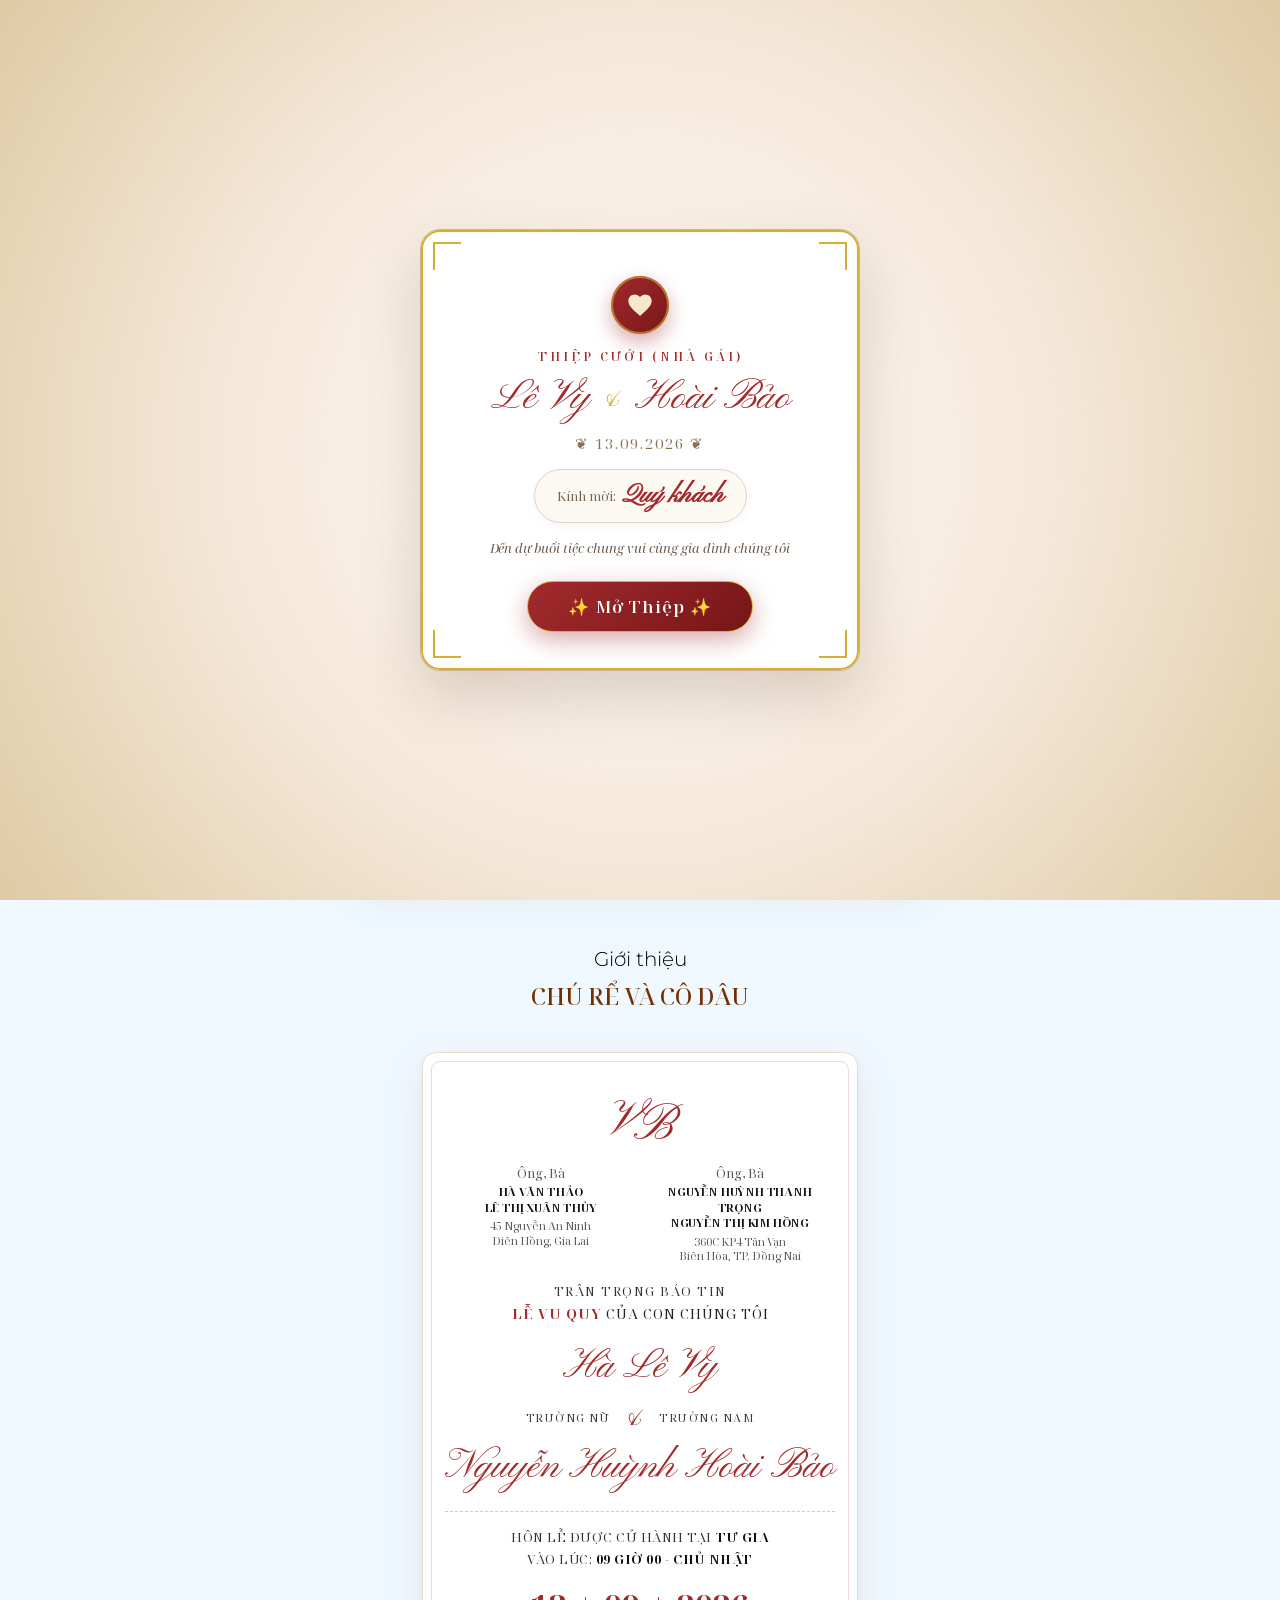
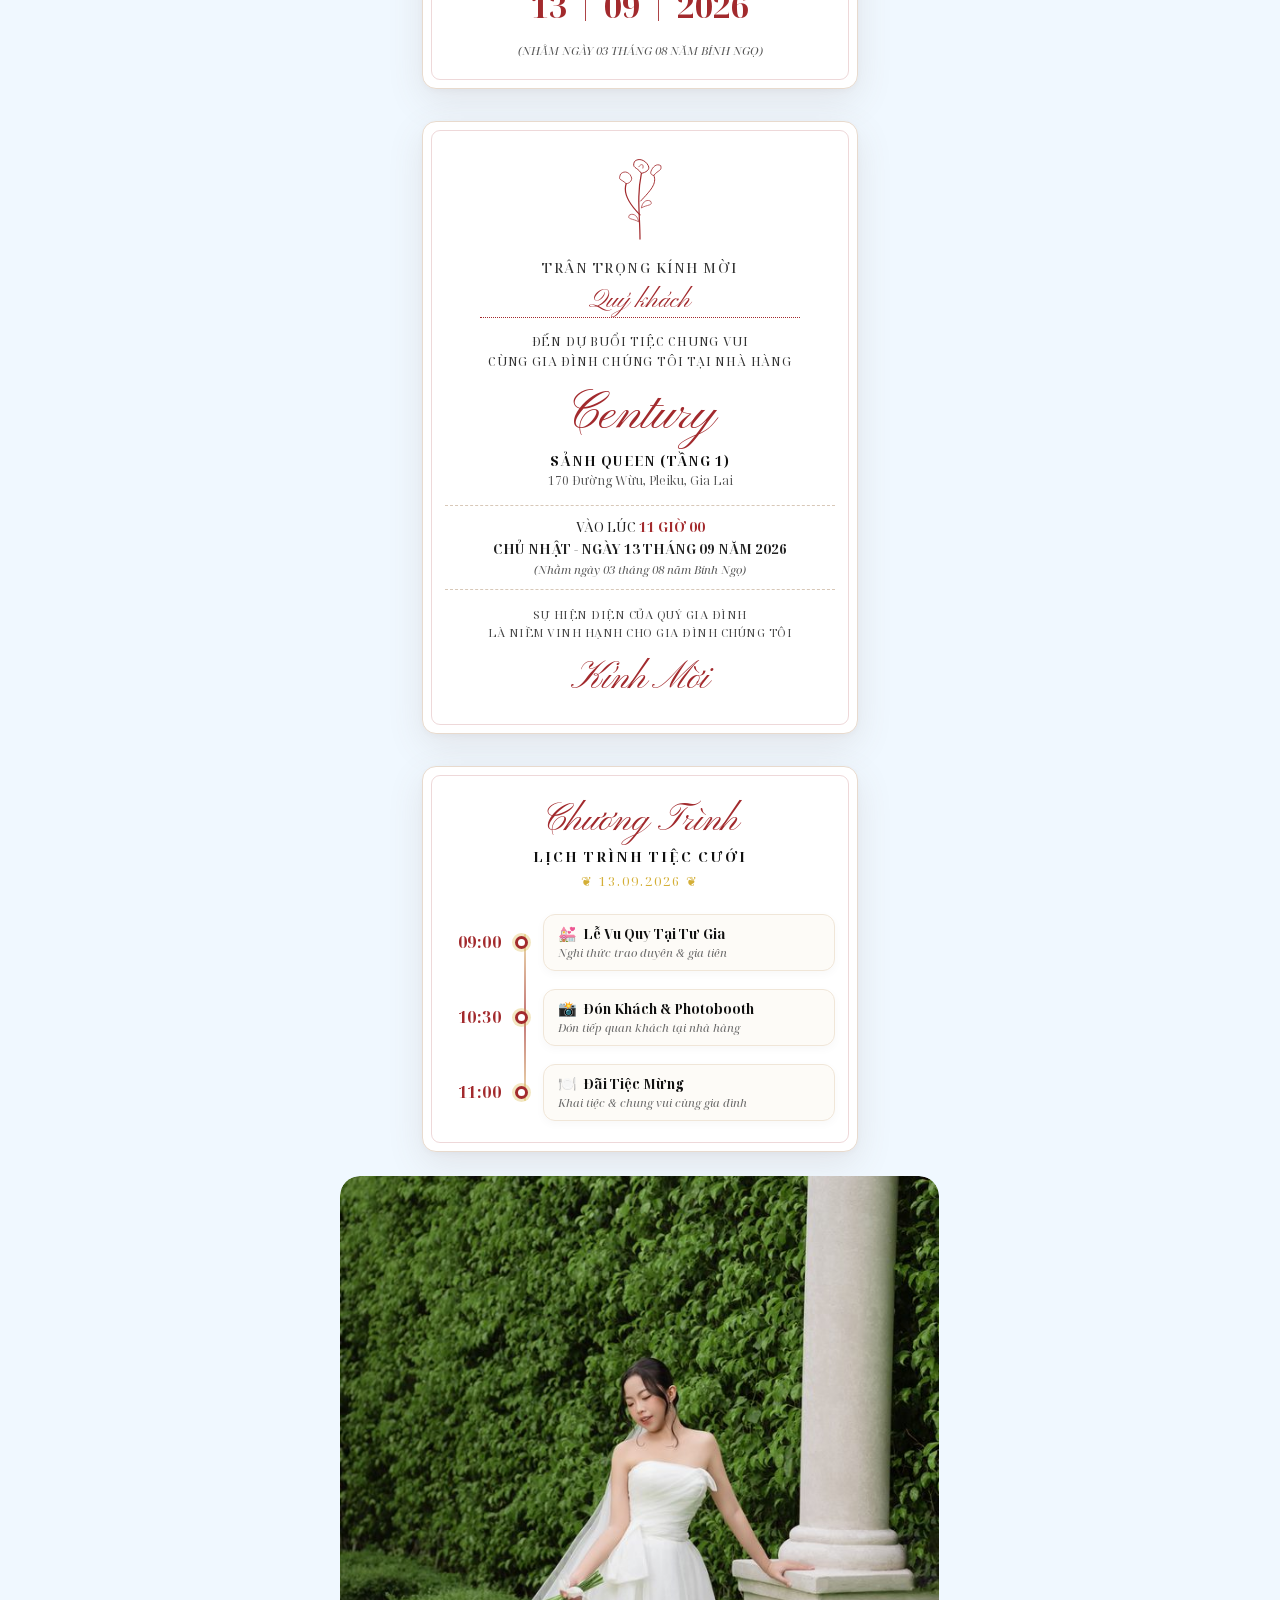
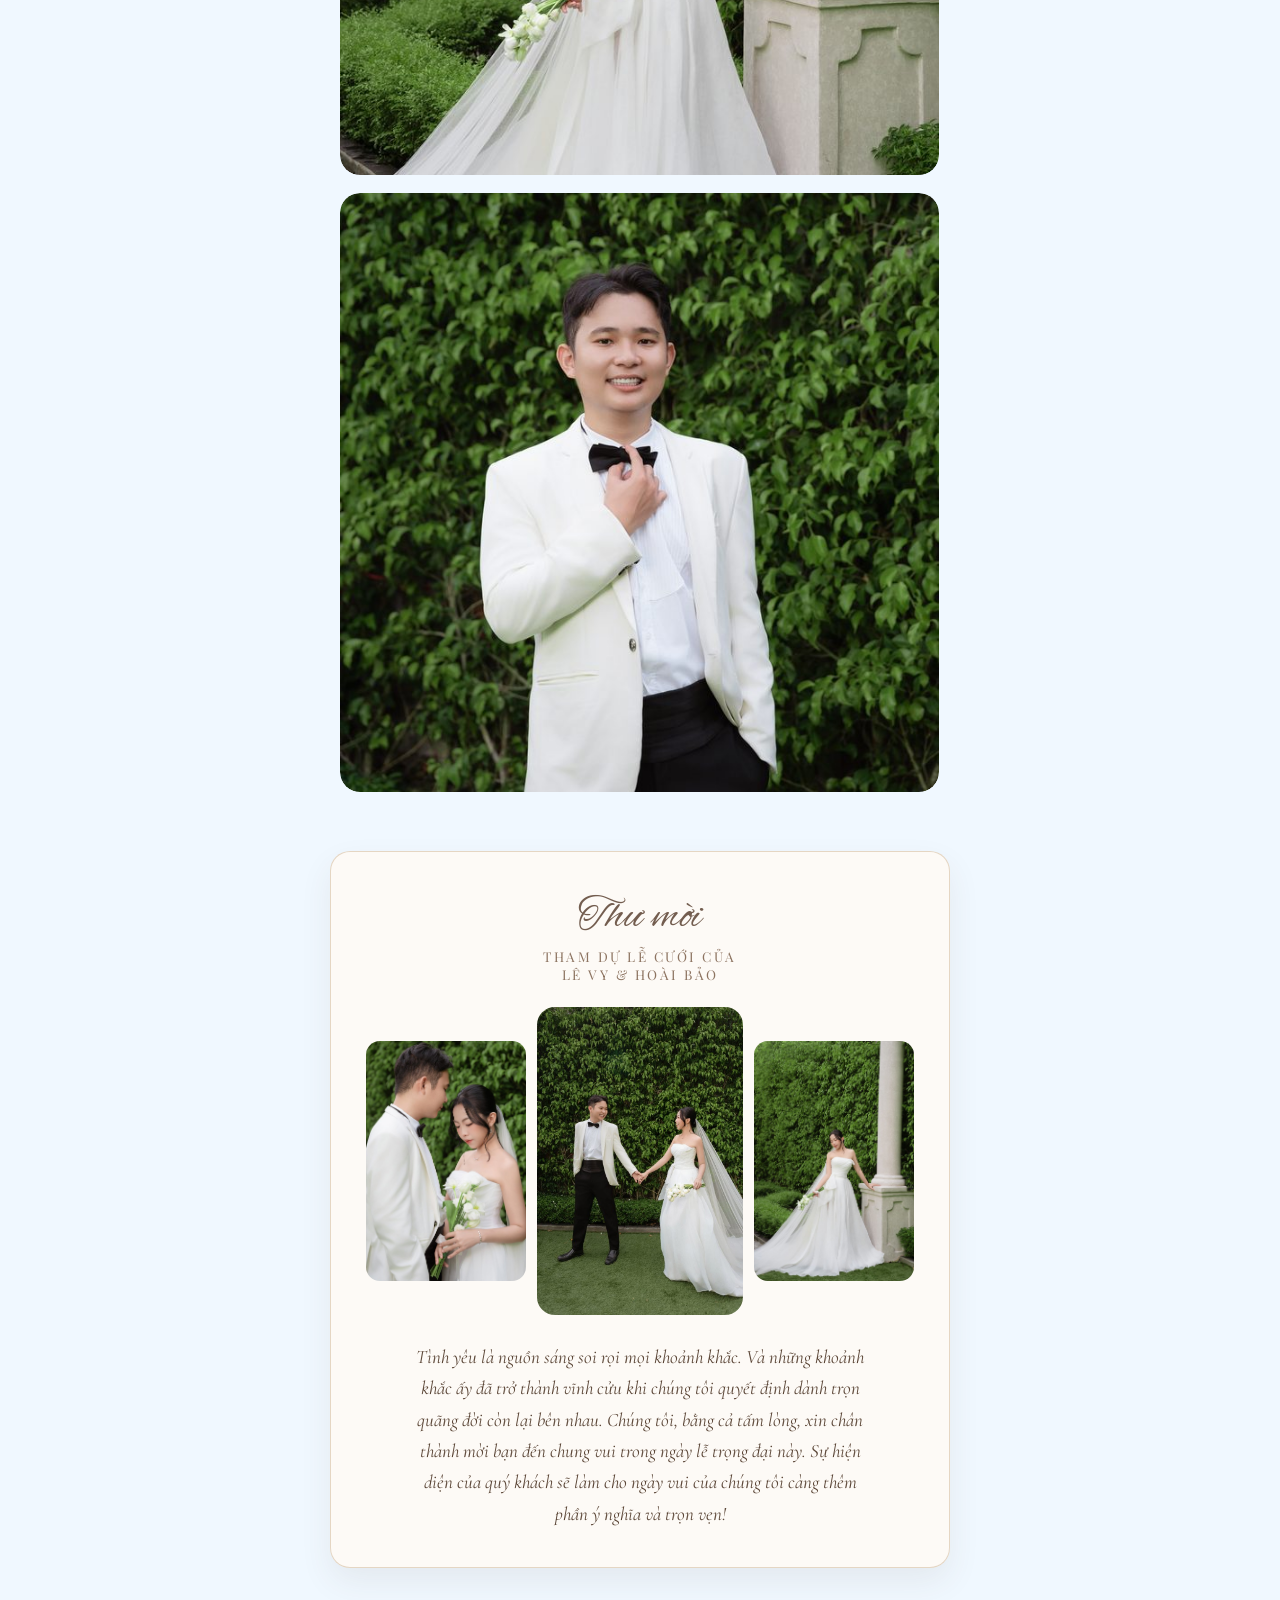
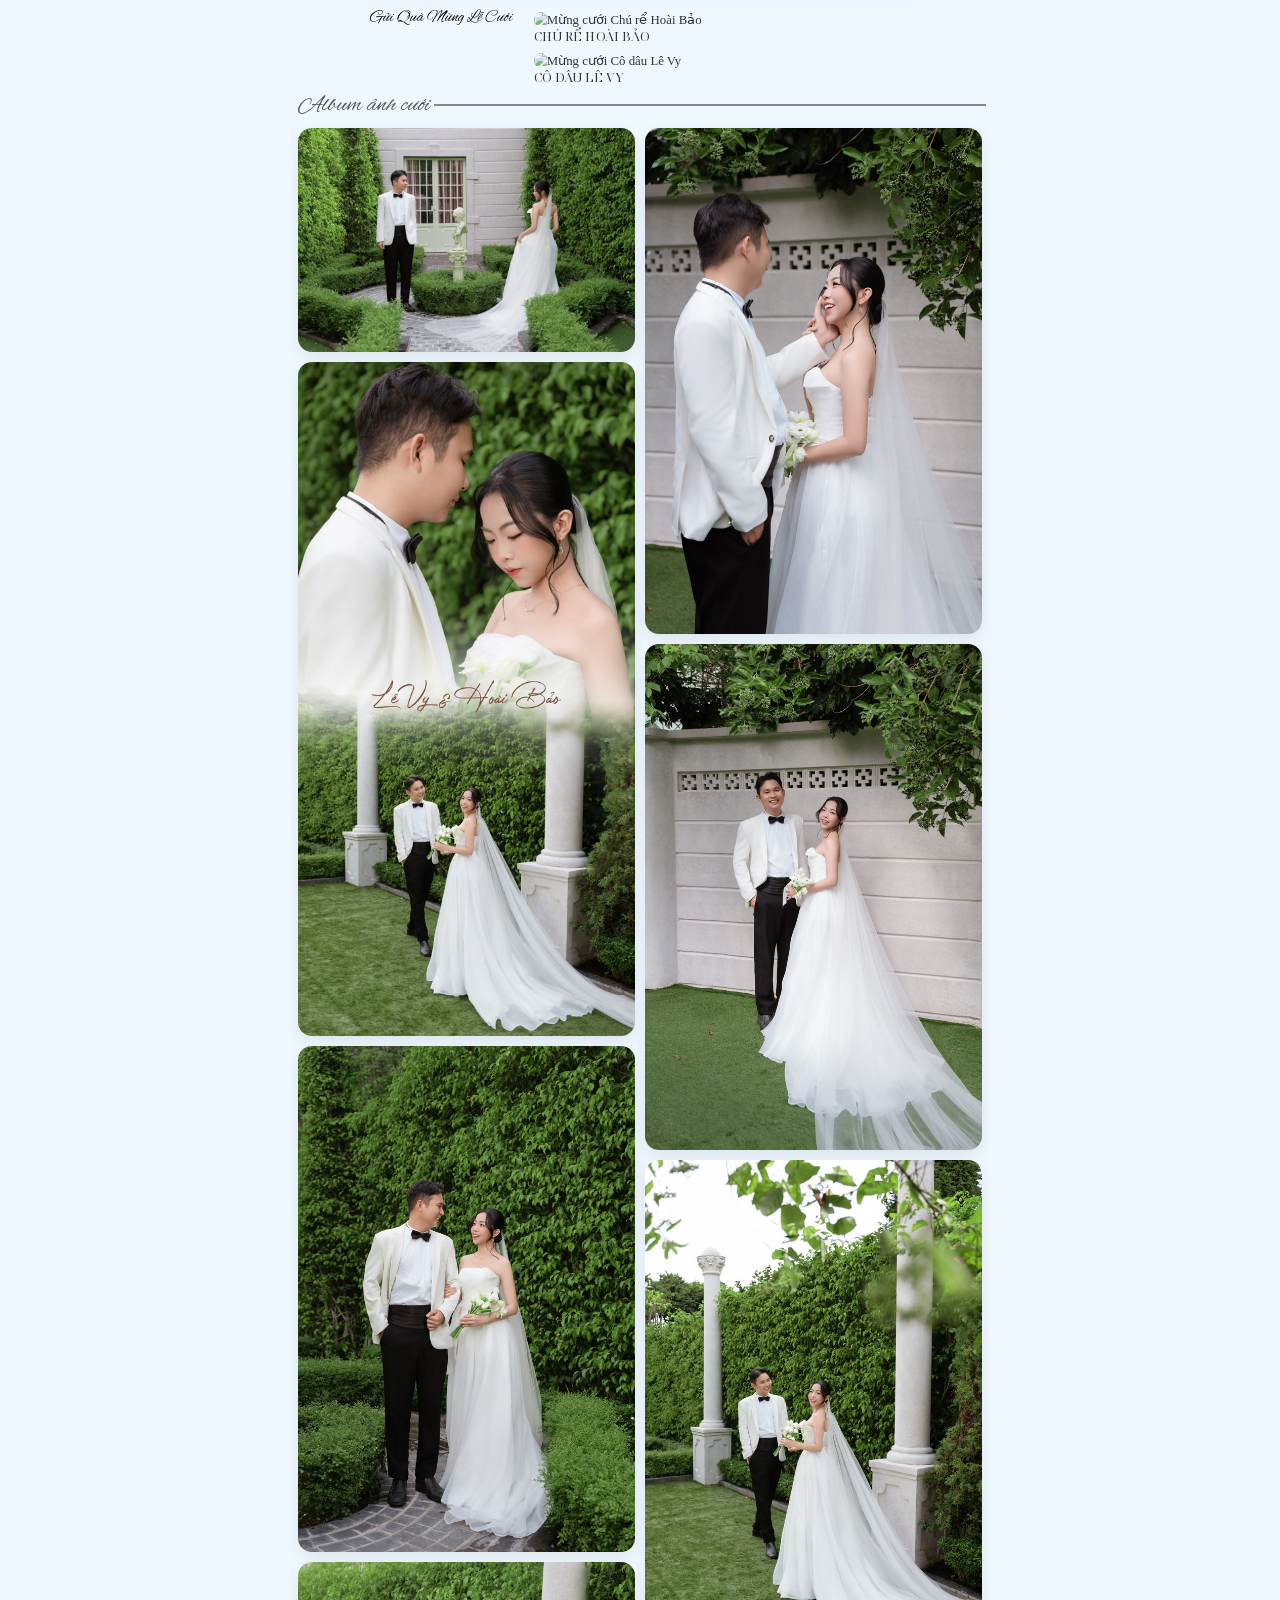
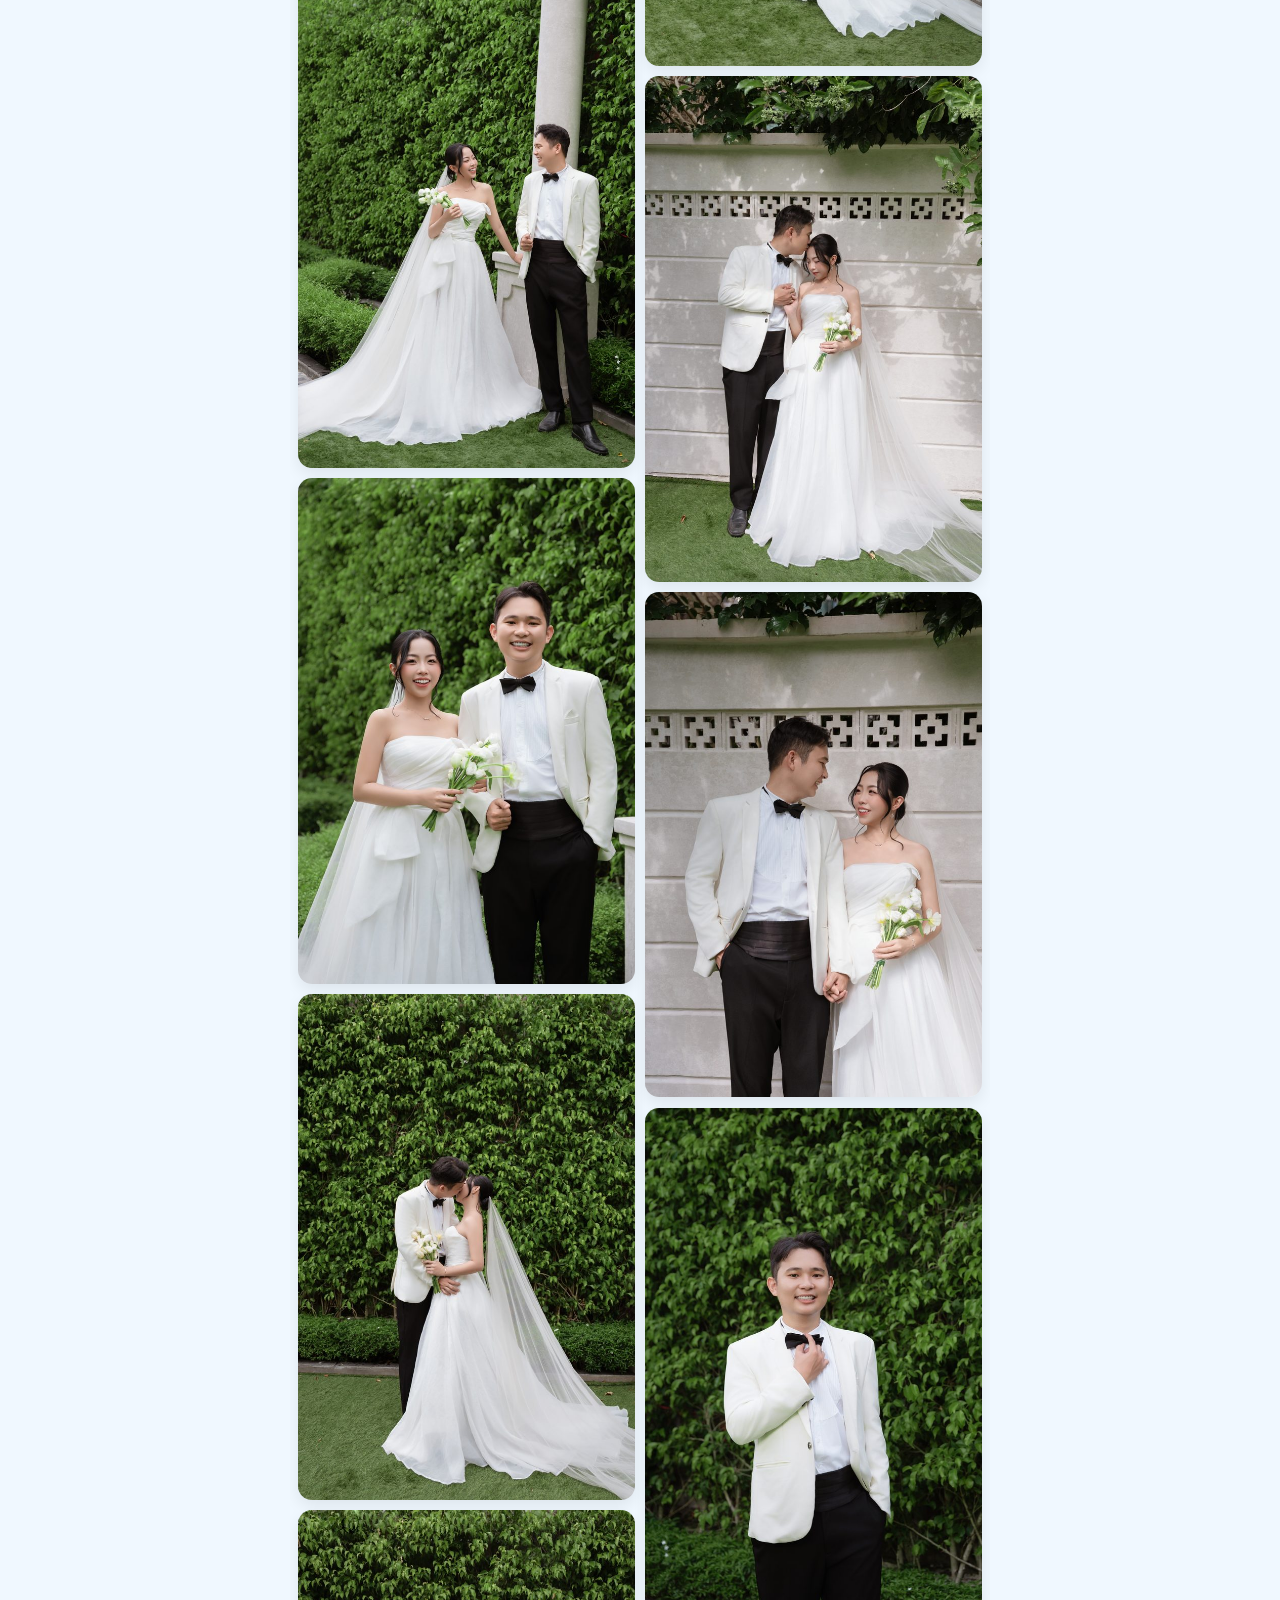
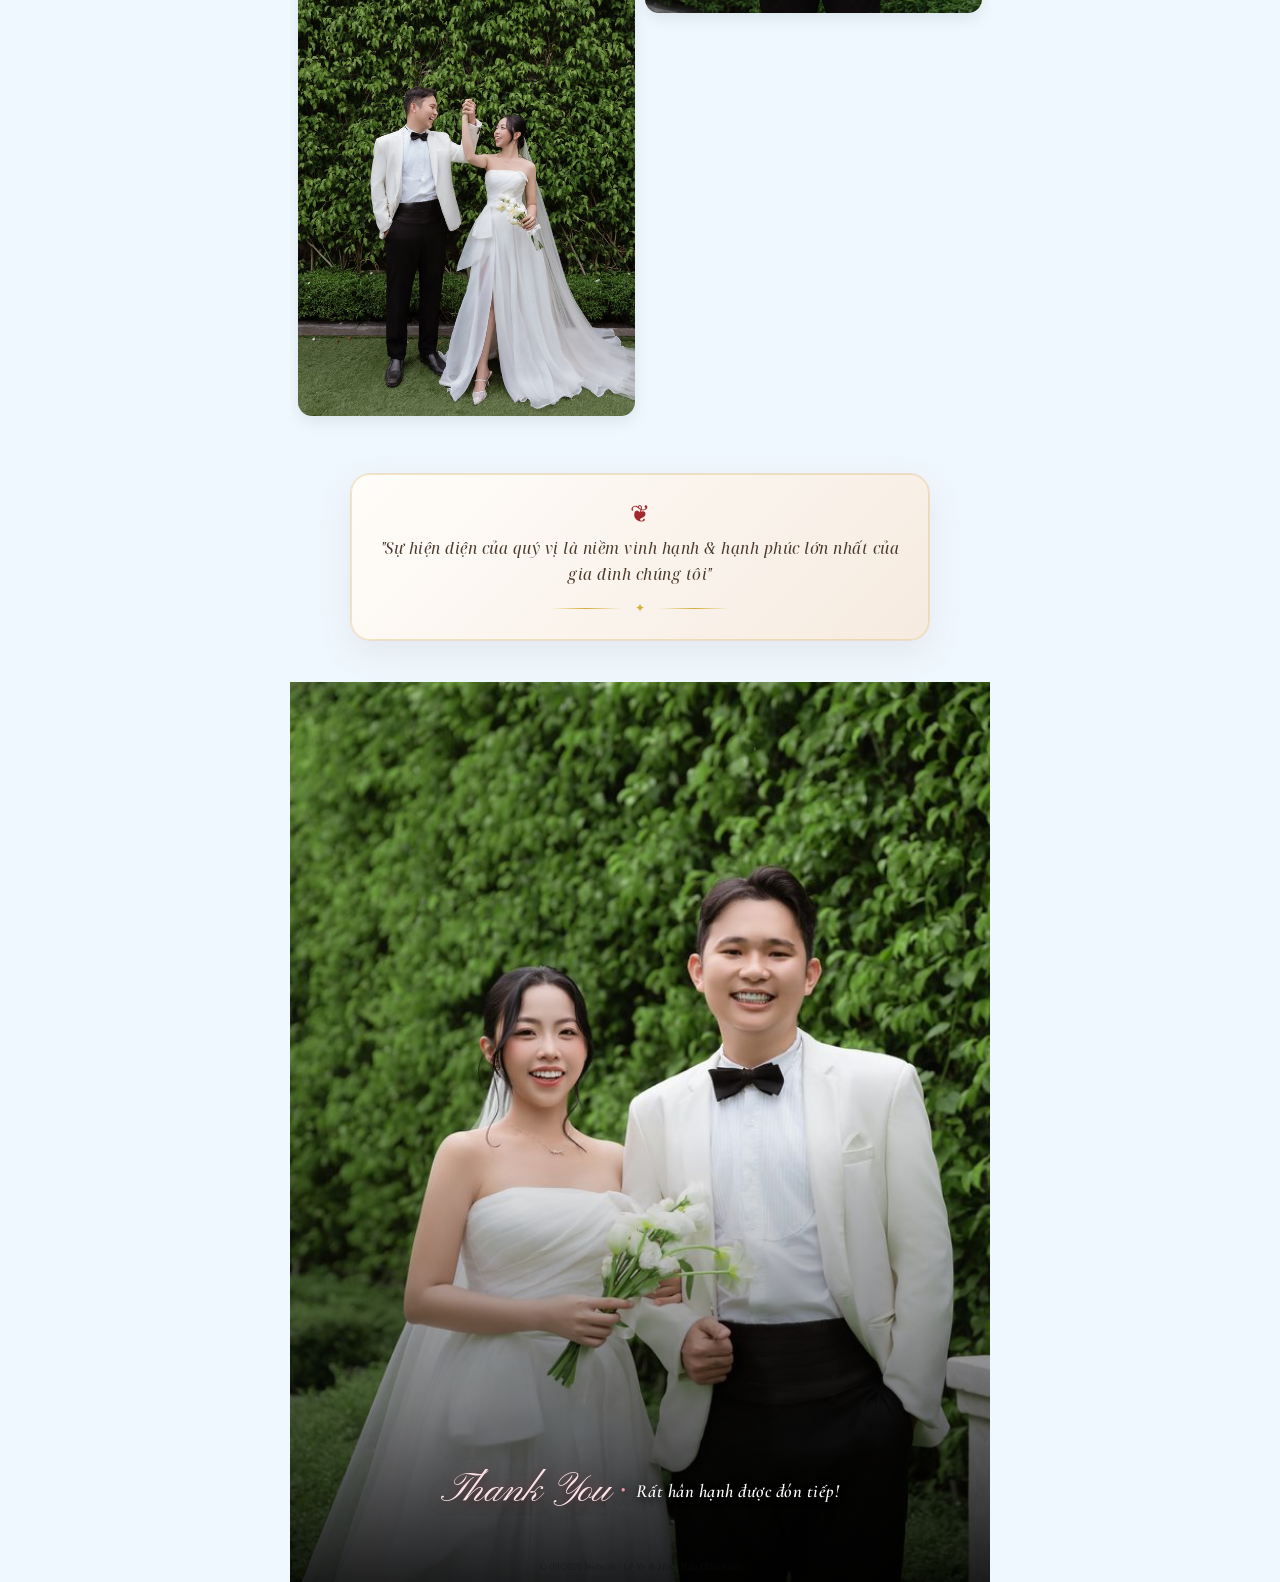
==== commit ccf0a2e7: "LAN CUOI" ====
--- a/nhagai/index.html
+++ b/nhagai/index.html
@@ -3,7 +3,8 @@
 
 <head>
     <meta charset="UTF-8">
-    <meta name="viewport" content="width=device-width, initial-scale=1.0">
+    <meta name="viewport"
+        content="width=device-width, initial-scale=1.0, maximum-scale=1.0, user-scalable=no, shrink-to-fit=no, viewport-fit=cover">
     <title>Lễ Vu Quy Lê Vy & Hoài Bảo | Thiệp Nhà Gái</title>
     <link rel="stylesheet" href="../style.css?v=19.9">
     <link rel="stylesheet" href="../style2.css?v=19.9">
@@ -367,7 +368,7 @@
     <!-- Mời -->
     <div class="moi_container reveal_element">
         <div class="moi_desc1 font_fancy">Thư mời</div>
-        <div class="moi_desc2 font_tnr">Tham dự Lễ cưới của Lê Vy &amp; Hoài Bảo</div>
+        <div class="moi_desc2 font_tnr">Tham dự Lễ cưới của<br>Lê Vy &amp; Hoài Bảo</div>
         <div class="moi_img">
             <img class="img_small js_l js_left" src="../source/photos/dsc05714.jpg" alt="Lê Vy &amp; Hoài Bảo">
             <img class="img_big js_center" src="../source/photos/dsc05822.jpg" alt="Lê Vy &amp; Hoài Bảo">
@@ -446,10 +447,11 @@
     <!-- Thanks -->
     <div class="thank_container">
         <div class="thank_desc">
-            <div class="thank_flourish_top">❦ Thank You ❦</div>
-            <img src="../source/thank.svg" alt="Cảm ơn" class="thank_svg_img">
-            <p class="thank_text_main">Rất hân hạnh được đón tiếp!</p>
-            <div class="thank_flourish_bottom">✦ ✦ ✦</div>
+            <div class="thank_single_line">
+                <span class="thank_word_fancy">Thank You</span>
+                <span class="thank_dot">•</span>
+                <span class="thank_word_sub">Rất hân hạnh được đón tiếp!</span>
+            </div>
         </div>
         <div class="footter">
             © 09/2026 Website | Lê Vy &amp; Hoài Bảo (Nhà Gái)
--- a/style.css
+++ b/style.css
@@ -54,11 +54,17 @@
 html {
     scroll-behavior: smooth;
     background-color: #f0f8ff;
-    overflow-x: hidden;
+    overflow-x: hidden !important;
     -webkit-font-smoothing: antialiased;
     -moz-osx-font-smoothing: grayscale;
     text-rendering: optimizeLegibility;
     -webkit-tap-highlight-color: transparent;
+    -webkit-text-size-adjust: 100% !important;
+    -moz-text-size-adjust: 100% !important;
+    -ms-text-size-adjust: 100% !important;
+    text-size-adjust: 100% !important;
+    width: 100%;
+    max-width: 100%;
 }
 
 * {
@@ -78,13 +84,19 @@
     -webkit-font-smoothing: antialiased;
     -moz-osx-font-smoothing: grayscale;
     text-rendering: optimizeLegibility;
-    overflow-x: hidden;
+    overflow-x: hidden !important;
+    -webkit-text-size-adjust: 100% !important;
+    -moz-text-size-adjust: 100% !important;
+    -ms-text-size-adjust: 100% !important;
+    text-size-adjust: 100% !important;
 }
 
 .thiep {
     position: relative;
     width: 100%;
+    max-width: 100%;
     overflow: hidden;
+    contain: paint;
     background-repeat: no-repeat;
     background-position: center;
     background-size: cover;
--- a/style2.css
+++ b/style2.css
@@ -207,14 +207,17 @@
 /* pop_up........................... */
 .popup {
     position: fixed;
-    width: 100vw;
-    height: 100vh;
+    inset: 0;
+    width: 100%;
+    height: 100%;
+    height: 100dvh;
     display: none;
     z-index: 3;
     background-color: #55555570;
     align-items: center;
     justify-content: center;
     max-width: 700px;
+    margin: 0 auto;
 }
 
 .popup.show {
@@ -380,19 +383,21 @@
     position: relative;
     overflow: hidden;
     background-repeat: no-repeat;
-    background-position: center 35%;
+    background-position: center 20%;
     background-size: cover;
     align-items: center;
-    justify-content: center;
+    justify-content: flex-end;
+    padding-bottom: 45px;
     display: flex;
     flex-direction: column;
+    box-sizing: border-box;
 }
 
 .thank_container::after {
     content: "";
     position: absolute;
     inset: 0;
-    background: linear-gradient(to bottom, rgba(0, 0, 0, 0.18) 0%, rgba(0, 0, 0, 0) 35%, rgba(0, 0, 0, 0) 70%, rgba(0, 0, 0, 0.35) 100%);
+    background: linear-gradient(to bottom, rgba(0, 0, 0, 0) 0%, rgba(0, 0, 0, 0) 50%, rgba(0, 0, 0, 0.45) 80%, rgba(0, 0, 0, 0.85) 100%);
     pointer-events: none;
     z-index: 1;
 }
@@ -400,80 +405,59 @@
 .thank_desc {
     position: relative;
     z-index: 2;
-    padding: 32px 24px;
-    background: rgba(255, 255, 255, 0.85);
-    -webkit-backdrop-filter: blur(14px);
-    backdrop-filter: blur(14px);
-    width: 90%;
-    max-width: 440px;
-    border-radius: 24px;
-    border: 2px solid rgba(212, 175, 55, 0.85);
-    box-shadow: 0 20px 45px rgba(0, 0, 0, 0.3);
-    text-align: center;
-    color: #3b281c;
-    margin: 0 auto;
-}
-
-body[data-side="nhagai"] .thank_desc {
-    background: rgba(255, 255, 255, 0.85);
-    border-color: rgba(217, 119, 127, 0.85);
-    box-shadow: 0 20px 45px rgba(217, 119, 127, 0.28);
-}
-
-.thank_flourish_top {
+    padding: 10px 16px;
+    background: transparent !important;
+    border: none !important;
+    box-shadow: none !important;
+    backdrop-filter: none !important;
+    -webkit-backdrop-filter: none !important;
+    width: 95%;
+    max-width: 600px;
+    text-align: center;
+    margin: 0 auto 12px auto;
+}
+
+.thank_single_line {
+    display: inline-flex;
+    align-items: center;
+    justify-content: center;
+    gap: 10px;
+    width: 100%;
+    flex-wrap: wrap;
+    color: #ffffff;
+    text-shadow: 0 3px 12px rgba(0, 0, 0, 0.95), 0 0 15px rgba(0, 0, 0, 0.8);
+}
+
+.thank_word_fancy {
     font-family: "Pinyon Script", "Great Vibes", cursive;
-    font-size: clamp(34px, 8.5vw, 48px);
-    color: #a22a2d;
-    text-shadow: none;
+    font-size: clamp(30px, 7.5vw, 42px);
+    color: #f7e2bd;
     line-height: 1.1;
-    margin-bottom: 8px;
-}
-
-body[data-side="nhagai"] .thank_flourish_top {
-    color: #b8525b;
-    text-shadow: none;
-}
-
-.thank_svg_img {
-    height: 52px;
-    width: auto;
-    max-width: 85%;
-    object-fit: contain;
-    margin: 4px auto 12px auto;
-    display: block;
-    filter: none;
-}
-
-body[data-side="nhagai"] .thank_svg_img {
-    filter: none;
-}
-
-.thank_text_main {
+    text-shadow: 0 3px 12px rgba(0, 0, 0, 0.95), 0 0 14px rgba(212, 175, 55, 0.6);
+}
+
+body[data-side="nhagai"] .thank_word_fancy {
+    color: #fce2e6;
+    text-shadow: 0 3px 12px rgba(0, 0, 0, 0.95), 0 0 14px rgba(232, 149, 165, 0.7);
+}
+
+.thank_dot {
+    color: #d4af37;
+    font-size: 14px;
+}
+
+body[data-side="nhagai"] .thank_dot {
+    color: #e895a5;
+}
+
+.thank_word_sub {
     font-family: "Cormorant Garamond", "Noto Serif Display", serif;
-    font-size: clamp(17px, 4.5vw, 21px);
+    font-size: clamp(14px, 3.8vw, 18.5px);
     font-style: italic;
     font-weight: 600;
-    color: #4a3628;
+    color: #ffffff;
     letter-spacing: 0.5px;
-    text-shadow: none;
-    margin-bottom: 10px;
-    line-height: 1.4;
-}
-
-body[data-side="nhagai"] .thank_text_main {
-    color: #5c2c32;
-    text-shadow: none;
-}
-
-.thank_flourish_bottom {
-    color: #b8860b;
-    font-size: 13px;
-    letter-spacing: 6px;
-    opacity: 0.9;
-}
-
-body[data-side="nhagai"] .thank_flourish_bottom {
-    color: #d9777f;
+    text-shadow: 0 2px 8px rgba(0, 0, 0, 0.95);
 }
 
 .thank_desc {
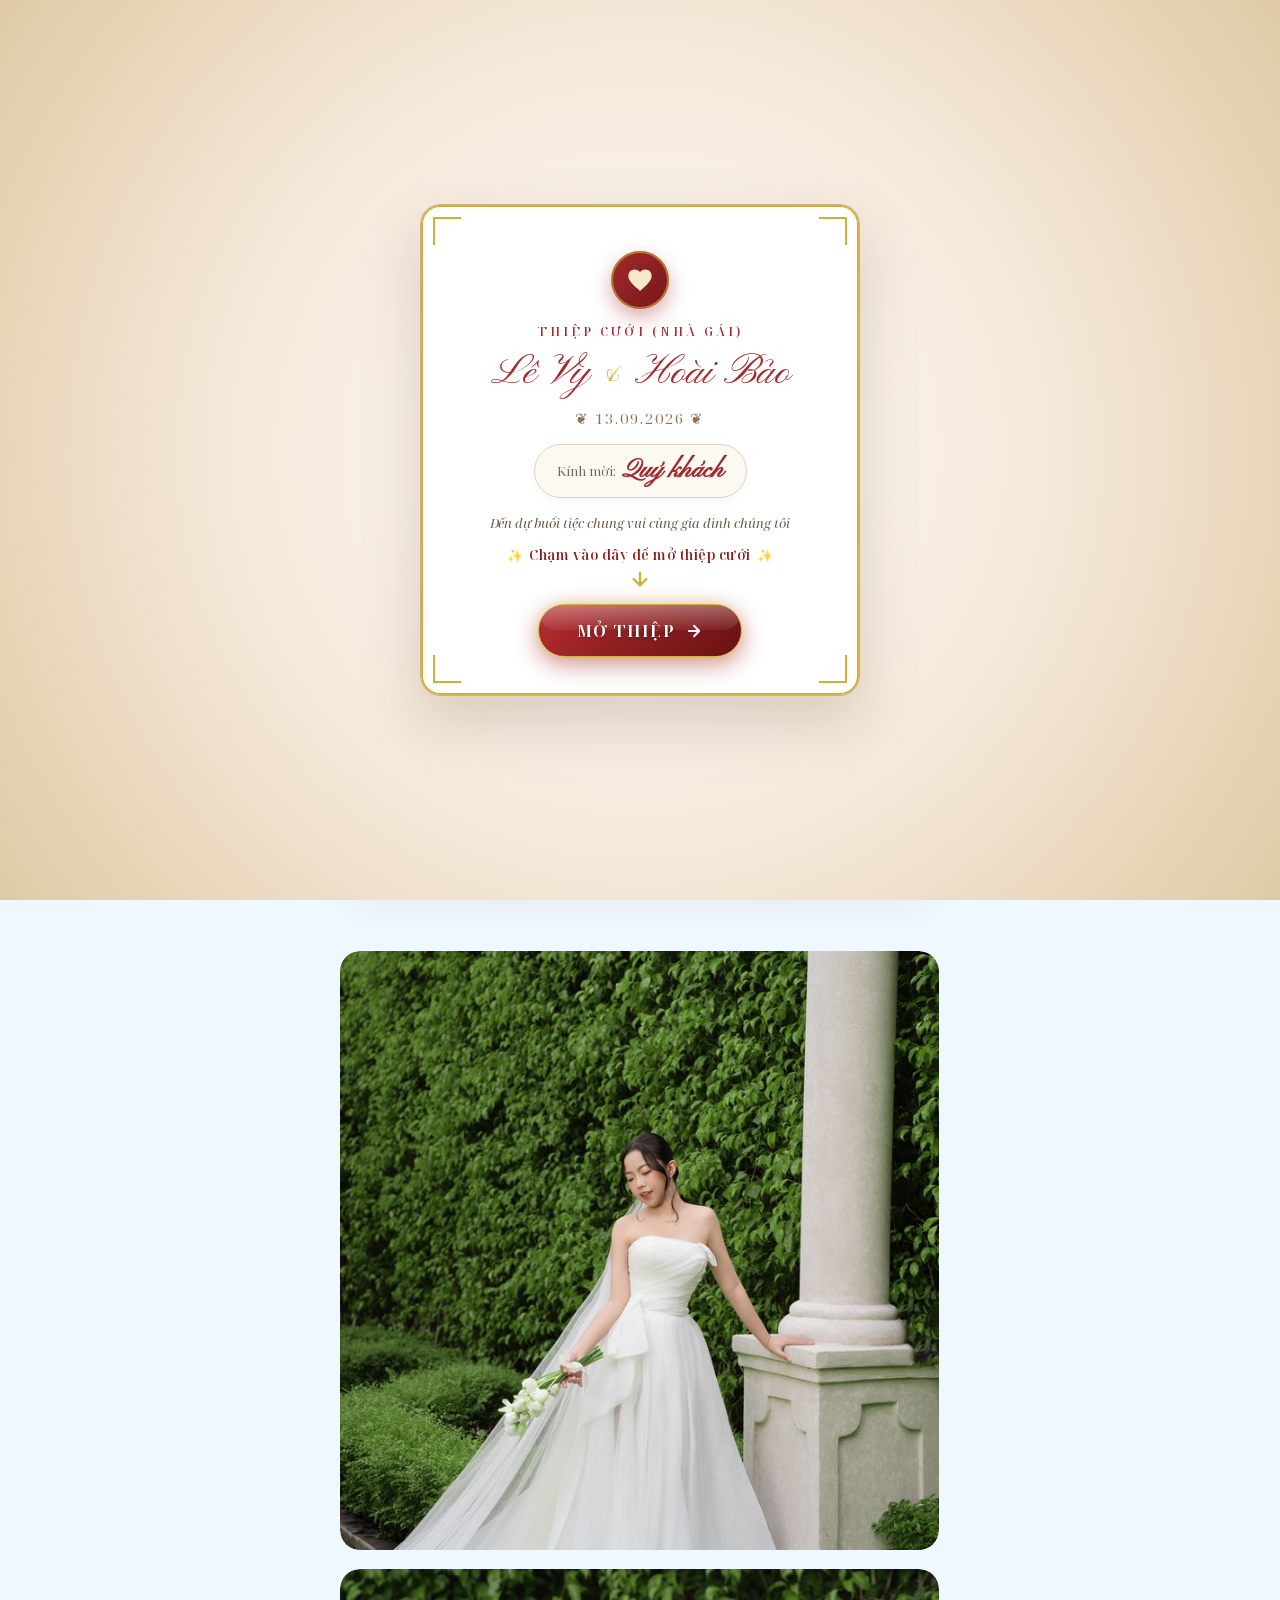
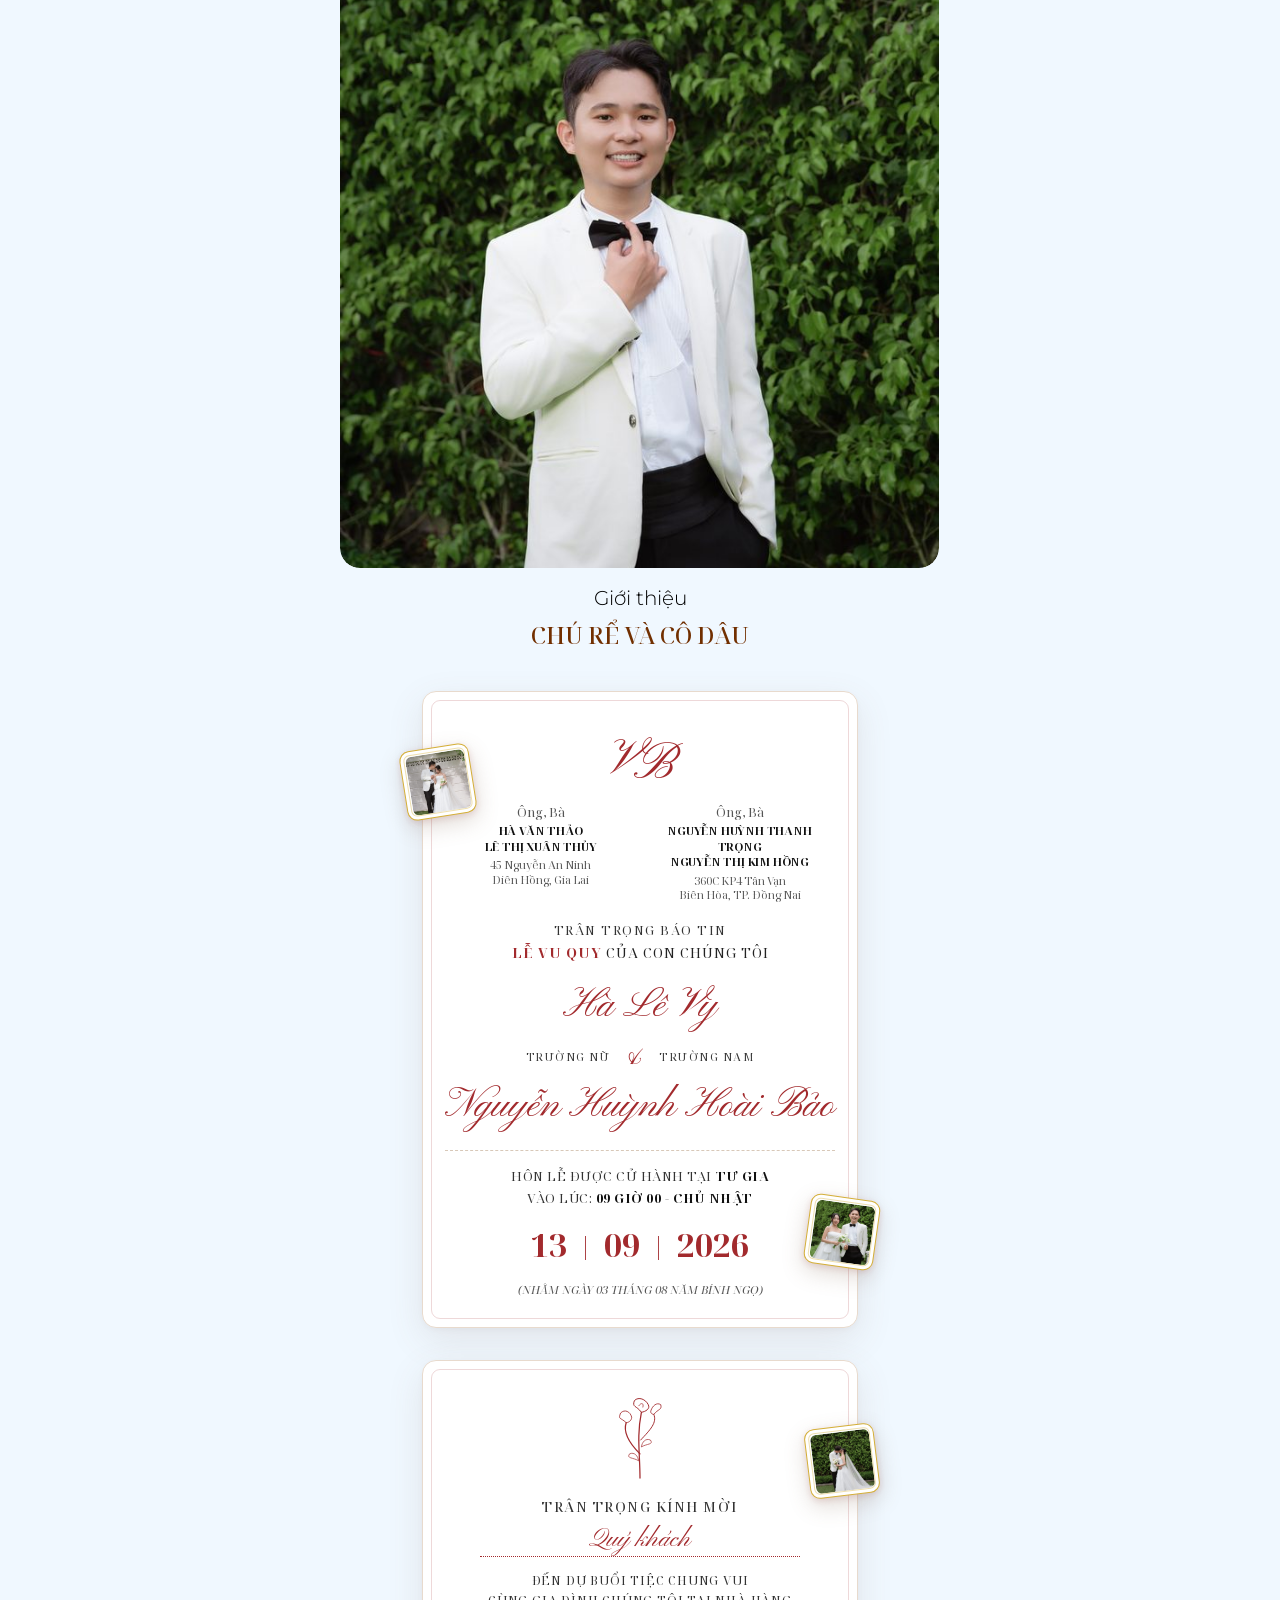
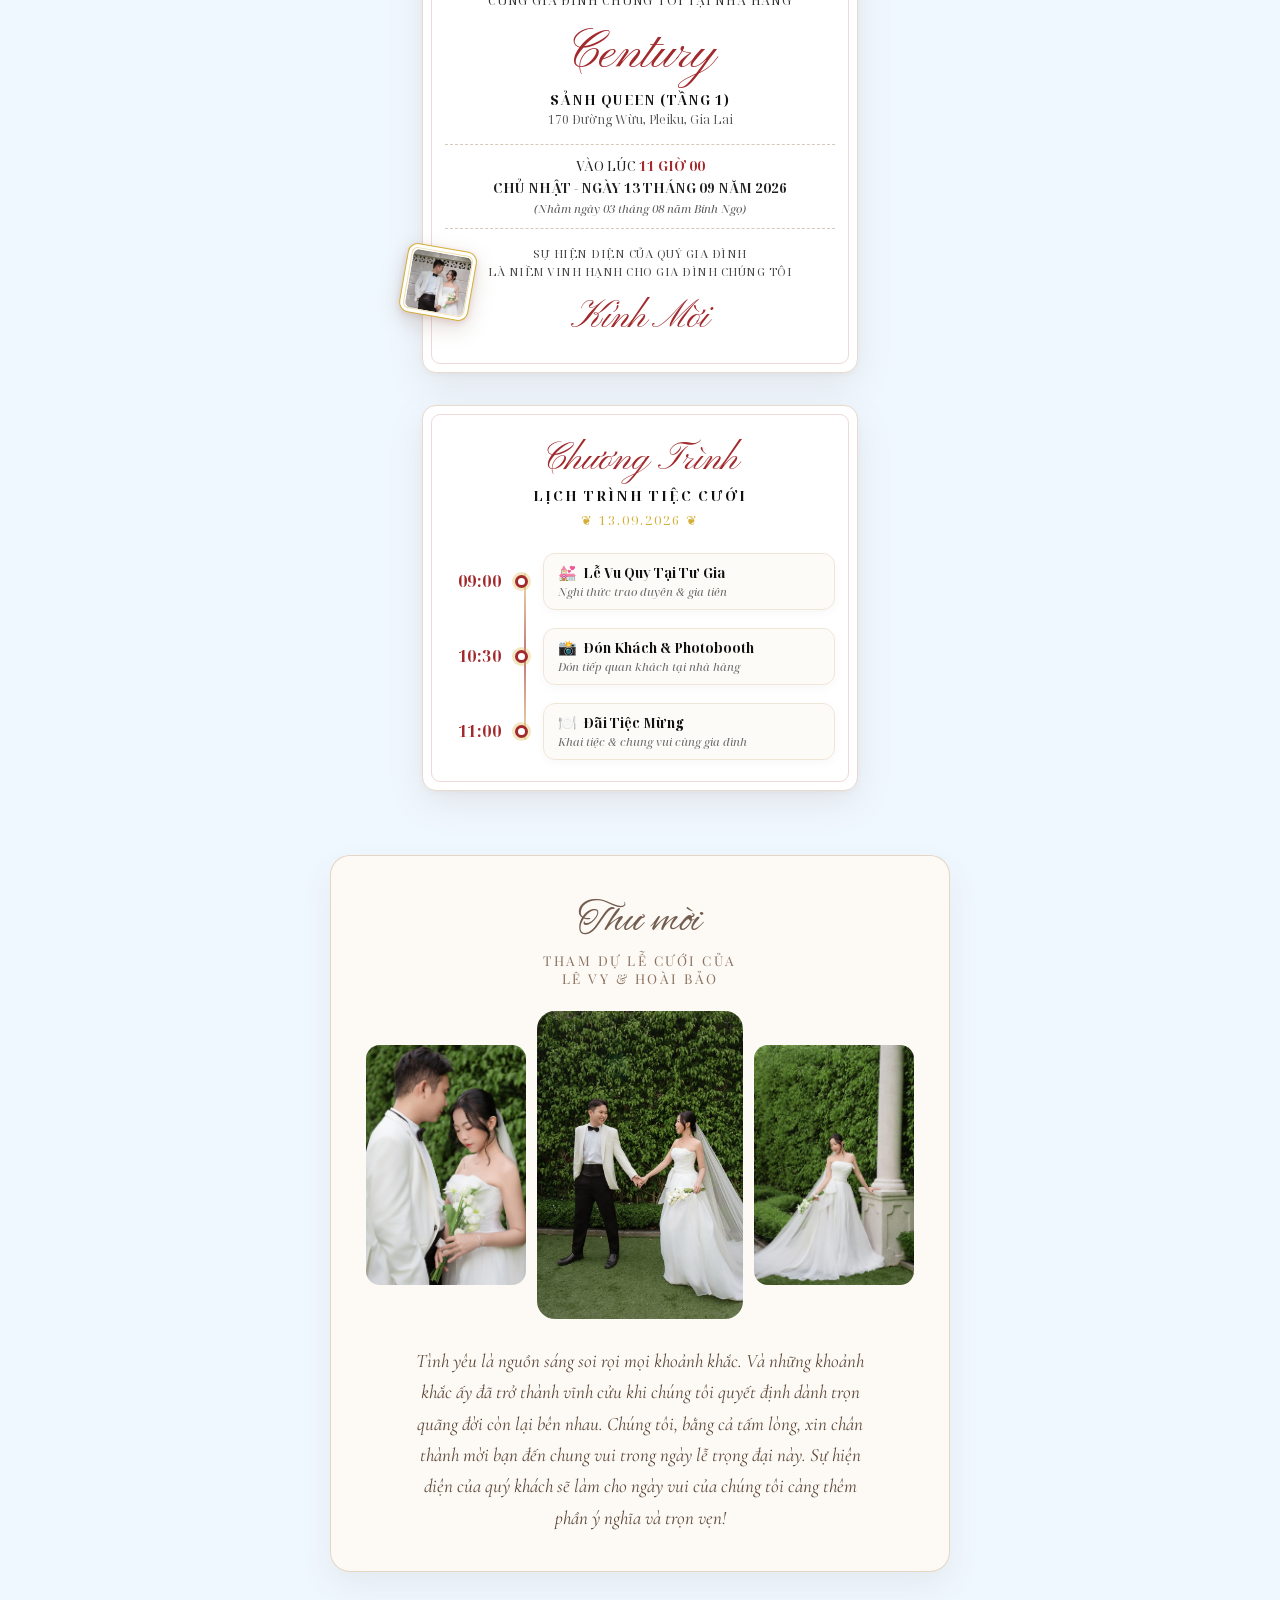
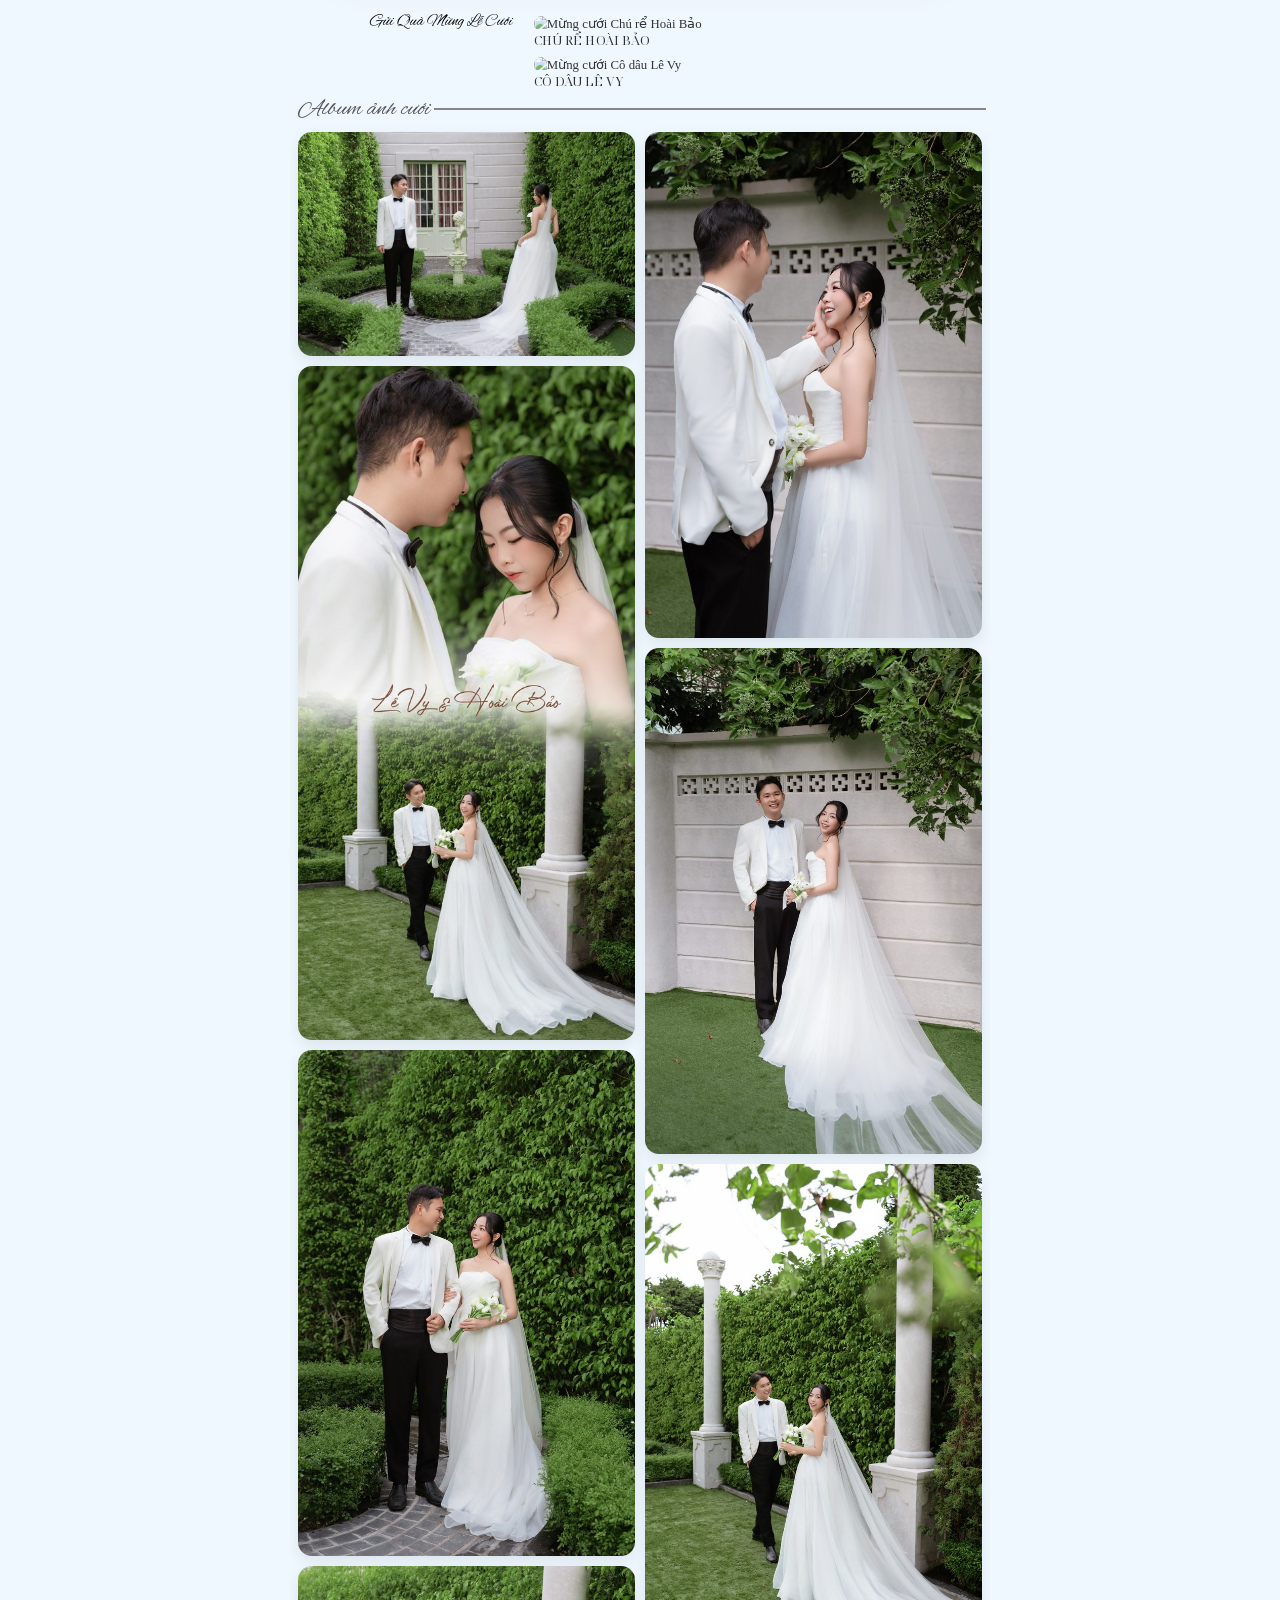
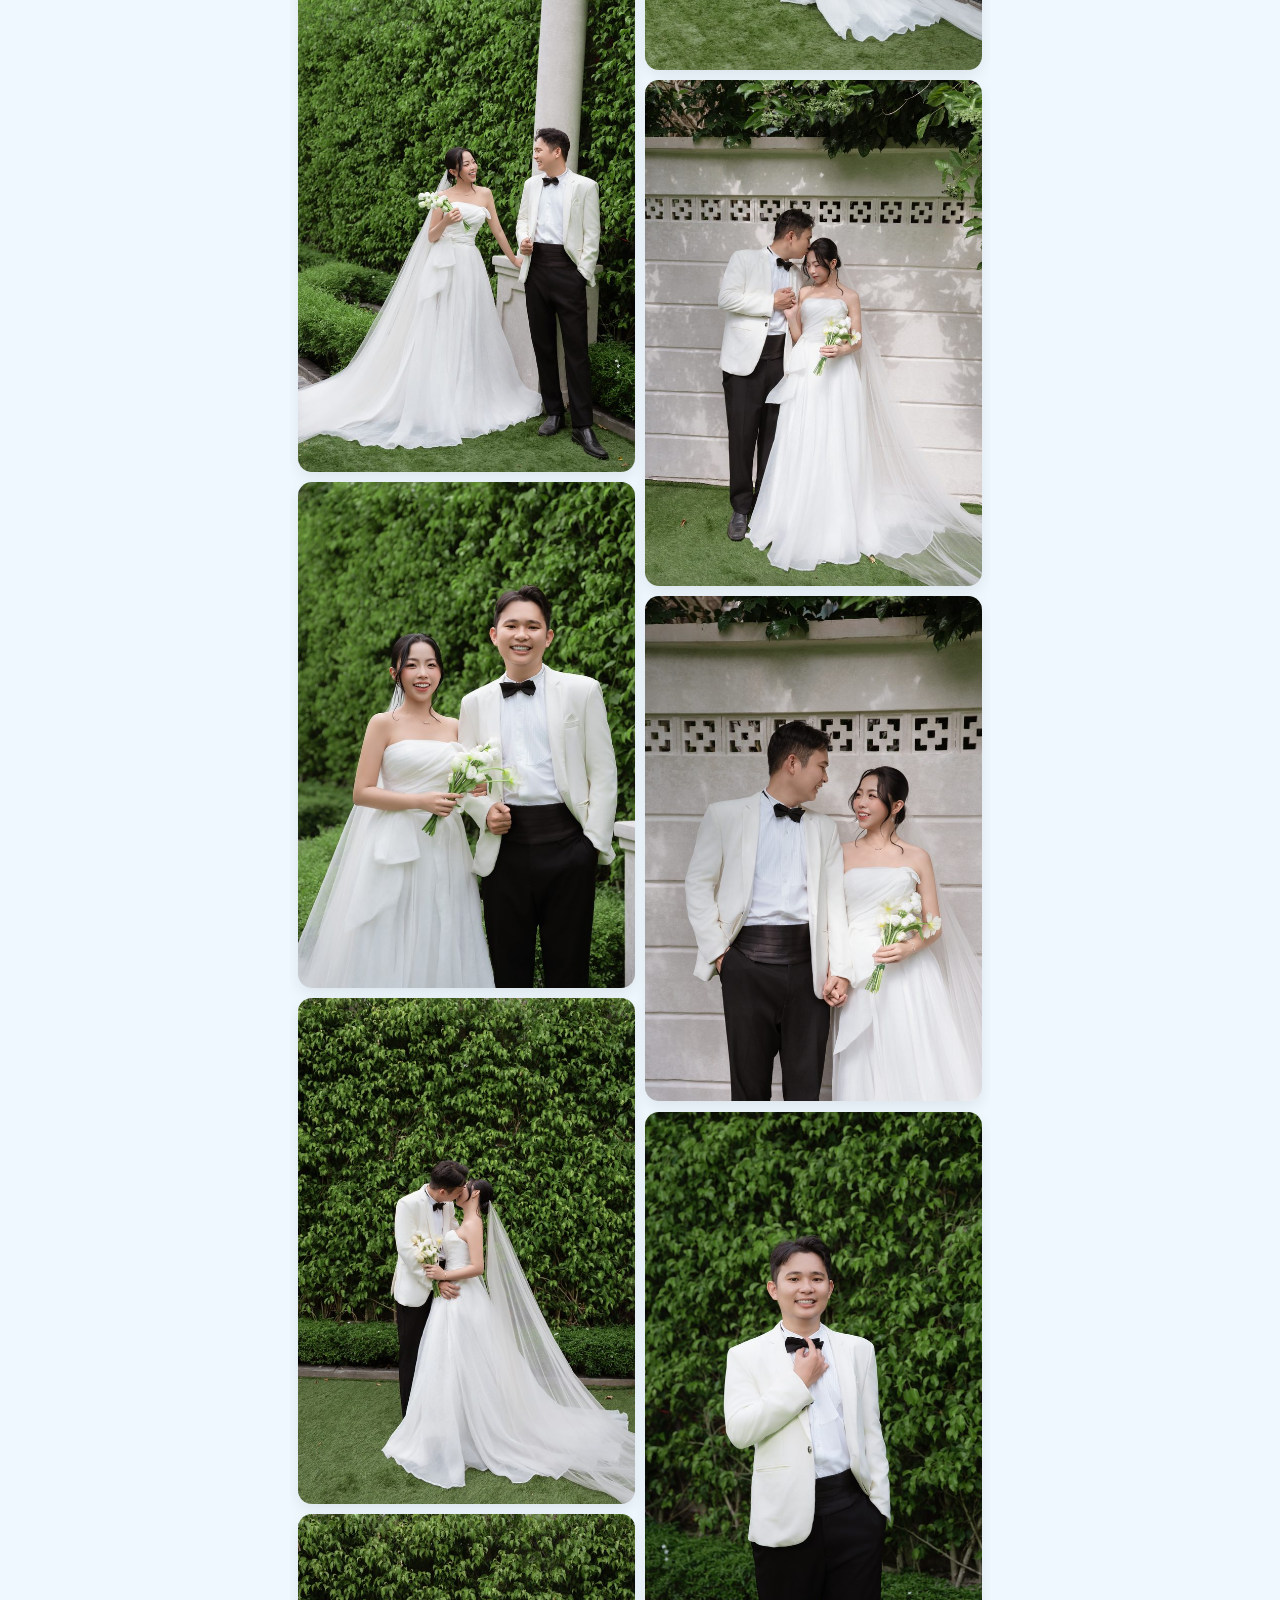
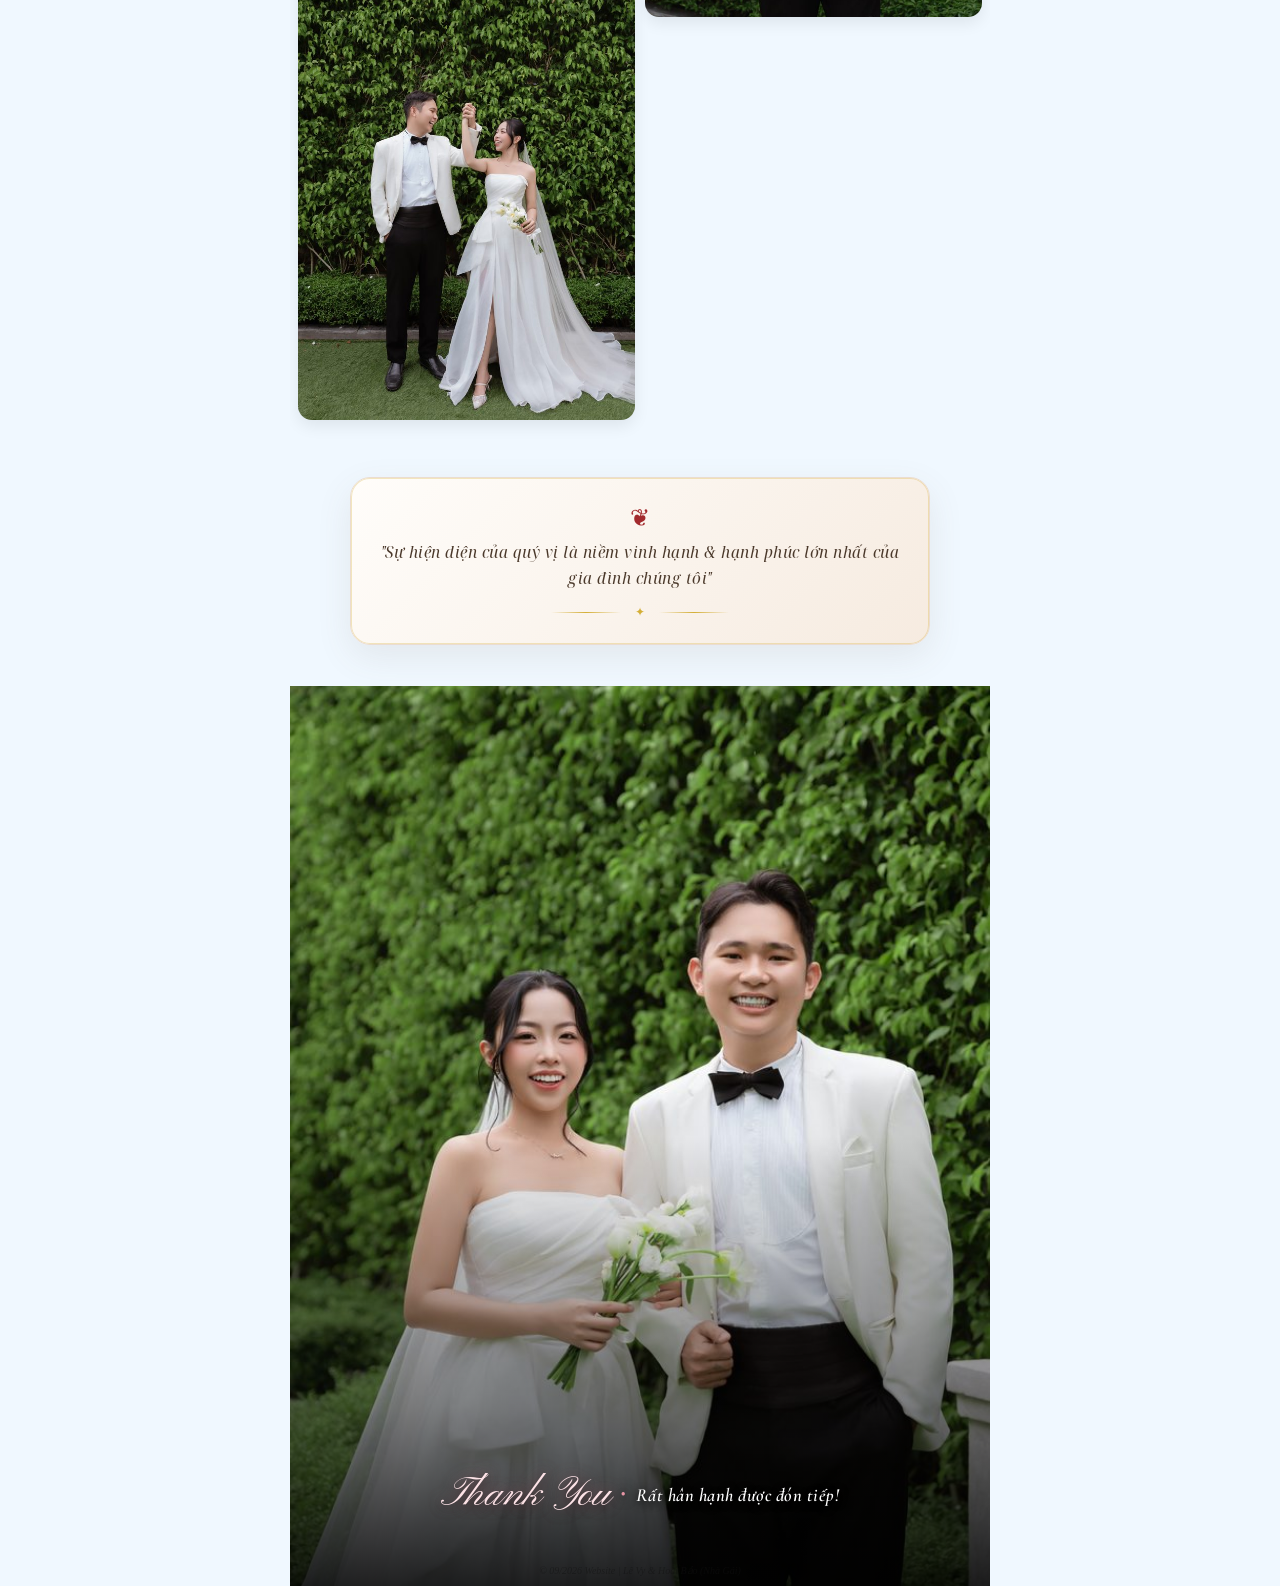
==== commit 815a9338: "Them anh nho" ====
--- a/nhagai/index.html
+++ b/nhagai/index.html
@@ -87,7 +87,26 @@
             </div>
 
             <div class="envelope_subtext">Đến dự buổi tiệc chung vui cùng gia đình chúng tôi</div>
-            <button id="btnOpenEnvelope" class="btn_open_envelope">✨ Mở Thiệp ✨</button>
+            <div class="envelope_prompt_wrapper">
+                <div class="envelope_prompt_hint">
+                    <span class="sparkle_icon">✨</span>
+                    <span class="hint_text">Chạm vào đây để mở thiệp cưới</span>
+                    <span class="sparkle_icon">✨</span>
+                </div>
+                <div class="envelope_arrow_bounce">
+                    <svg width="22" height="22" viewBox="0 0 24 24" fill="none" stroke="#d4af37" stroke-width="2.5" stroke-linecap="round" stroke-linejoin="round">
+                        <path d="M12 5v14M19 12l-7 7-7-7"/>
+                    </svg>
+                </div>
+            </div>
+            <button id="btnOpenEnvelope" class="btn_open_envelope">
+                <span>Mở Thiệp</span>
+                <span class="btn_open_arrow">
+                    <svg width="18" height="18" viewBox="0 0 24 24" fill="none" stroke="currentColor" stroke-width="2.5" stroke-linecap="round" stroke-linejoin="round">
+                        <path d="M5 12h14M12 5l7 7-7 7"/>
+                    </svg>
+                </span>
+            </button>
         </div>
     </div>
 
@@ -177,12 +196,31 @@
 
     <!-- REFINED FAMILY SECTION (Matching VY BAO - 13T9 1.png - Nhà Gái) -->
     <div class="gt_container">
+        <div class="gt_img reveal_element reveal_left">
+            <img src="../source/photos/dsc05769.jpg" alt="Chú rể Hoài Bảo & Cô dâu Lê Vy">
+        </div>
+        <div class="gt_img reveal_element reveal_right">
+            <img src="../source/photos/dsc06004.jpg" alt="Hoài Bảo & Lê Vy">
+        </div>
+
         <div class="gt_des font_montserrat">Giới thiệu</div>
         <div class="gt_des2 font_thanh_dam">Chú Rể và Cô Dâu</div>
 
         <div class="orig_cards_wrapper">
             <!-- THÔNG TIN LỄ CƯỚI - LỄ VU QUY (Card 2 - Nhà Gái) -->
             <div class="orig_card orig_card_family reveal_element reveal_scale">
+                <!-- 2 Mini Framed Photos Accents for Card 2 -->
+                <div class="card_photo_accent pos_card2_top_left" title="Ảnh kỷ niệm">
+                    <div class="accent_photo_frame">
+                        <img src="../source/photos/dsc05981.jpg" alt="Lê Vy & Hoài Bảo">
+                    </div>
+                </div>
+                <div class="card_photo_accent pos_card2_bottom_right" title="Ảnh kỷ niệm">
+                    <div class="accent_photo_frame">
+                        <img src="../source/photos/dsc05809.jpg" alt="Lê Vy & Hoài Bảo">
+                    </div>
+                </div>
+
                 <div class="vb_monogram_wrapper">
                     <svg width="85" height="65" viewBox="0 0 100 80" fill="none">
                         <text x="12" y="58" font-family="'Pinyon Script', 'Great Vibes', cursive" font-size="58"
@@ -240,6 +278,18 @@
 
             <!-- THƯ MỜI TIỆC CƯỚI - CENTURY (Card 3 - Nhà Gái) -->
             <div class="orig_card orig_card_party reveal_element reveal_scale">
+                <!-- 2 Mini Framed Photos Accents for Card 3 -->
+                <div class="card_photo_accent pos_card3_top_right" title="Ảnh kỷ niệm">
+                    <div class="accent_photo_frame">
+                        <img src="../source/photos/dsc05877.jpg" alt="Lê Vy & Hoài Bảo">
+                    </div>
+                </div>
+                <div class="card_photo_accent pos_card3_bottom_left" title="Ảnh kỷ niệm">
+                    <div class="accent_photo_frame">
+                        <img src="../source/photos/dsc05995.jpg" alt="Lê Vy & Hoài Bảo">
+                    </div>
+                </div>
+
                 <div class="flower_art_wrapper">
                     <svg class="original_flower_art" width="70" height="90" viewBox="0 0 100 130" fill="none">
                         <path d="M50 120 C50 85, 45 60, 52 25" stroke="#a22a2d" stroke-width="1.8"
@@ -356,12 +406,7 @@
             </div>
         </div>
 
-        <div class="gt_img reveal_element reveal_left">
-            <img src="../source/photos/dsc05769.jpg" alt="Chú rể Hoài Bảo & Cô dâu Lê Vy">
-        </div>
-        <div class="gt_img reveal_element reveal_right">
-            <img src="../source/photos/dsc06004.jpg" alt="Hoài Bảo & Lê Vy">
-        </div>
+
 
     </div>
 
--- a/style.css
+++ b/style.css
@@ -307,20 +307,20 @@
 
 .padding_hour,
 .padding_day {
-    font-family: "Montserrat", sans-serif;
-    font-size: clamp(12px, 3.6vw, 14.5px);
-    letter-spacing: 2px;
+    font-family: "Noto Serif Display", serif;
+    font-size: clamp(13px, 3.8vw, 15.5px);
+    letter-spacing: 3px;
     font-weight: 700;
     white-space: nowrap;
     display: inline-block;
     text-align: center;
-    color: #761618;
+    color: #594233;
     text-shadow: none;
 }
 
 body[data-side="nhagai"] .padding_hour,
 body[data-side="nhagai"] .padding_day {
-    color: #b8525b;
+    color: #7a3239;
     text-shadow: none;
 }
 
--- a/style2.css
+++ b/style2.css
@@ -683,34 +683,173 @@
     font-family: "Noto Serif Display", serif;
     font-size: 13px;
     color: #6b5849;
-    margin-bottom: 24px;
+    margin-bottom: 14px;
     font-style: italic;
 }
 
+/* Prompt Hint & Animated Bouncing Arrow */
+.envelope_prompt_wrapper {
+    display: flex;
+    flex-direction: column;
+    align-items: center;
+    justify-content: center;
+    margin-bottom: 14px;
+    gap: 4px;
+}
+
+.envelope_prompt_hint {
+    font-family: "Noto Serif Display", serif;
+    font-size: 13.5px;
+    font-weight: 600;
+    color: #8c1e20;
+    letter-spacing: 0.5px;
+    display: flex;
+    align-items: center;
+    gap: 6px;
+    animation: promptPulse 2s ease-in-out infinite;
+}
+
+.envelope_prompt_hint .sparkle_icon {
+    font-size: 13px;
+    animation: sparkleSpin 3s linear infinite;
+}
+
+.envelope_arrow_bounce {
+    display: flex;
+    align-items: center;
+    justify-content: center;
+    color: #d4af37;
+    animation: arrowBounce 1.5s ease-in-out infinite;
+}
+
+@keyframes arrowBounce {
+    0%, 100% {
+        transform: translateY(0);
+        opacity: 0.75;
+    }
+    50% {
+        transform: translateY(5px);
+        opacity: 1;
+    }
+}
+
+@keyframes promptPulse {
+    0%, 100% {
+        opacity: 0.85;
+        transform: scale(0.98);
+    }
+    50% {
+        opacity: 1;
+        transform: scale(1.02);
+    }
+}
+
+@keyframes sparkleSpin {
+    0% { transform: scale(0.9) rotate(0deg); }
+    50% { transform: scale(1.25) rotate(15deg); }
+    100% { transform: scale(0.9) rotate(0deg); }
+}
+
+/* Luxury Shiny / Glowing / Glossy Open Envelope Button */
 .btn_open_envelope {
-    background: linear-gradient(135deg, #a22a2d 0%, #761618 100%);
+    position: relative;
+    display: inline-flex;
+    align-items: center;
+    justify-content: center;
+    gap: 10px;
+    background: linear-gradient(135deg, #b82e32 0%, #8c1e20 50%, #681113 100%);
     color: #ffffff;
     font-family: "Noto Serif Display", serif;
-    font-size: 17px;
-    font-weight: 600;
-    padding: 13px 40px;
-    border-radius: 30px;
-    border: 1px solid #d4af37;
+    font-size: 16.5px;
+    font-weight: 700;
+    padding: 14px 38px;
+    border-radius: 35px;
+    border: 1.5px solid #d4af37;
     cursor: pointer;
-    box-shadow: 0 8px 24px rgba(162, 42, 45, 0.4);
-    transition: all 0.3s cubic-bezier(0.4, 0, 0.2, 1);
+    overflow: hidden;
     outline: none;
-    letter-spacing: 1px;
+    letter-spacing: 1.2px;
+    text-transform: uppercase;
+    text-shadow: 0 1px 3px rgba(0, 0, 0, 0.4);
+    box-shadow: 0 8px 25px rgba(162, 42, 45, 0.45), 0 0 15px rgba(212, 175, 55, 0.35);
+    animation: buttonGlowPulse 2.4s infinite ease-in-out;
+    transition: all 0.35s cubic-bezier(0.25, 0.8, 0.25, 1);
+}
+
+/* Glossy highlight layer on top half */
+.btn_open_envelope::after {
+    content: '';
+    position: absolute;
+    top: 0;
+    left: 0;
+    right: 0;
+    height: 48%;
+    background: linear-gradient(to bottom, rgba(255, 255, 255, 0.35), rgba(255, 255, 255, 0.05));
+    border-radius: 35px 35px 80px 80px;
+    pointer-events: none;
+}
+
+/* Shimmer beam light sweep */
+.btn_open_envelope::before {
+    content: '';
+    position: absolute;
+    top: -50%;
+    left: -75%;
+    width: 50%;
+    height: 200%;
+    background: linear-gradient(
+        90deg,
+        transparent 0%,
+        rgba(255, 255, 255, 0.1) 20%,
+        rgba(255, 255, 255, 0.75) 50%,
+        rgba(255, 255, 255, 0.1) 80%,
+        transparent 100%
+    );
+    transform: rotate(25deg);
+    animation: shimmerSweep 2.8s infinite ease-in-out;
+    pointer-events: none;
+}
+
+@keyframes shimmerSweep {
+    0% {
+        left: -80%;
+    }
+    40%, 100% {
+        left: 140%;
+    }
+}
+
+@keyframes buttonGlowPulse {
+    0%, 100% {
+        box-shadow: 0 8px 24px rgba(162, 42, 45, 0.45), 0 0 12px rgba(212, 175, 55, 0.3);
+        border-color: #d4af37;
+    }
+    50% {
+        box-shadow: 0 12px 32px rgba(184, 46, 50, 0.65), 0 0 24px rgba(212, 175, 55, 0.75);
+        border-color: #fff0aa;
+    }
 }
 
 .btn_open_envelope:hover {
-    background: linear-gradient(135deg, #b83236 0%, #8c1e20 100%);
-    transform: translateY(-2px) scale(1.04);
-    box-shadow: 0 12px 28px rgba(162, 42, 45, 0.5), 0 0 12px rgba(212, 175, 55, 0.4);
+    background: linear-gradient(135deg, #cf3439 0%, #a22a2d 50%, #761618 100%);
+    transform: translateY(-3px) scale(1.04);
+    box-shadow: 0 14px 35px rgba(162, 42, 45, 0.6), 0 0 28px rgba(212, 175, 55, 0.8);
+    border-color: #fff0aa;
 }
 
 .btn_open_envelope:active {
     transform: translateY(1px) scale(0.97);
+}
+
+.btn_open_envelope .btn_open_arrow {
+    display: inline-flex;
+    align-items: center;
+    justify-content: center;
+    transition: transform 0.3s ease;
+}
+
+.btn_open_envelope:hover .btn_open_arrow {
+    transform: translateX(4px);
 }
 
 /* ==========================================================================
@@ -747,6 +886,124 @@
     border: 1px solid rgba(162, 42, 45, 0.18);
     border-radius: 9px;
     pointer-events: none;
+}
+
+/* Allow framed photo accents to stick out around orig_card_family & orig_card_party */
+.orig_card_family,
+.orig_card_party {
+    overflow: visible !important;
+}
+
+/* Base style for mini framed photos around cards */
+.card_photo_accent {
+    position: absolute;
+    z-index: 5;
+    pointer-events: auto;
+    transition: transform 0.4s cubic-bezier(0.34, 1.56, 0.64, 1), box-shadow 0.3s ease;
+    cursor: pointer;
+}
+
+.card_photo_accent .accent_photo_frame {
+    width: 70px;
+    height: 70px;
+    background: #ffffff;
+    padding: 4.5px;
+    border-radius: 10px;
+    border: 1.5px solid #d4af37;
+    box-shadow: 0 8px 22px rgba(120, 90, 70, 0.22), 0 2px 6px rgba(162, 42, 45, 0.15);
+    display: flex;
+    align-items: center;
+    justify-content: center;
+    overflow: hidden;
+    position: relative;
+}
+
+/* Inner gold subtle stroke indicator */
+.card_photo_accent .accent_photo_frame::after {
+    content: '';
+    position: absolute;
+    inset: 3px;
+    border: 1px solid rgba(212, 175, 55, 0.4);
+    border-radius: 6px;
+    pointer-events: none;
+}
+
+.card_photo_accent img {
+    width: 100%;
+    height: 100%;
+    object-fit: cover;
+    border-radius: 6px;
+    display: block;
+}
+
+/* Organic Positioning & Diagonal Rotations for Card 2 & Card 3 */
+/* Card 2: Photo 1 (Top-Left side) */
+.card_photo_accent.pos_card2_top_left {
+    top: 55px;
+    left: -20px;
+    transform: rotate(-9deg);
+}
+
+/* Card 2: Photo 2 (Bottom-Right side) */
+.card_photo_accent.pos_card2_bottom_right {
+    bottom: 60px;
+    right: -20px;
+    transform: rotate(8deg);
+}
+
+/* Card 3: Photo 3 (Top-Right side) */
+.card_photo_accent.pos_card3_top_right {
+    top: 65px;
+    right: -20px;
+    transform: rotate(-7deg);
+}
+
+/* Card 3: Photo 4 (Bottom-Left side) */
+.card_photo_accent.pos_card3_bottom_left {
+    bottom: 55px;
+    left: -20px;
+    transform: rotate(10deg);
+}
+
+/* Hover effects */
+.card_photo_accent:hover {
+    transform: rotate(0deg) scale(1.18) !important;
+    z-index: 10;
+    box-shadow: 0 12px 28px rgba(162, 42, 45, 0.35);
+}
+
+/* Responsive adjustments for mobile screens */
+@media (max-width: 480px) {
+    .card_photo_accent .accent_photo_frame {
+        width: 56px;
+        height: 56px;
+        padding: 3.5px;
+        border-radius: 8px;
+    }
+    
+    .card_photo_accent.pos_card2_top_left {
+        top: 45px;
+        left: -12px;
+        transform: rotate(-8deg);
+    }
+    
+    .card_photo_accent.pos_card2_bottom_right {
+        bottom: 50px;
+        right: -12px;
+        transform: rotate(7deg);
+    }
+    
+    .card_photo_accent.pos_card3_top_right {
+        top: 50px;
+        right: -12px;
+        transform: rotate(-6deg);
+    }
+    
+    .card_photo_accent.pos_card3_bottom_left {
+        bottom: 45px;
+        left: -12px;
+        transform: rotate(9deg);
+    }
 }
 
 .flower_art_wrapper {
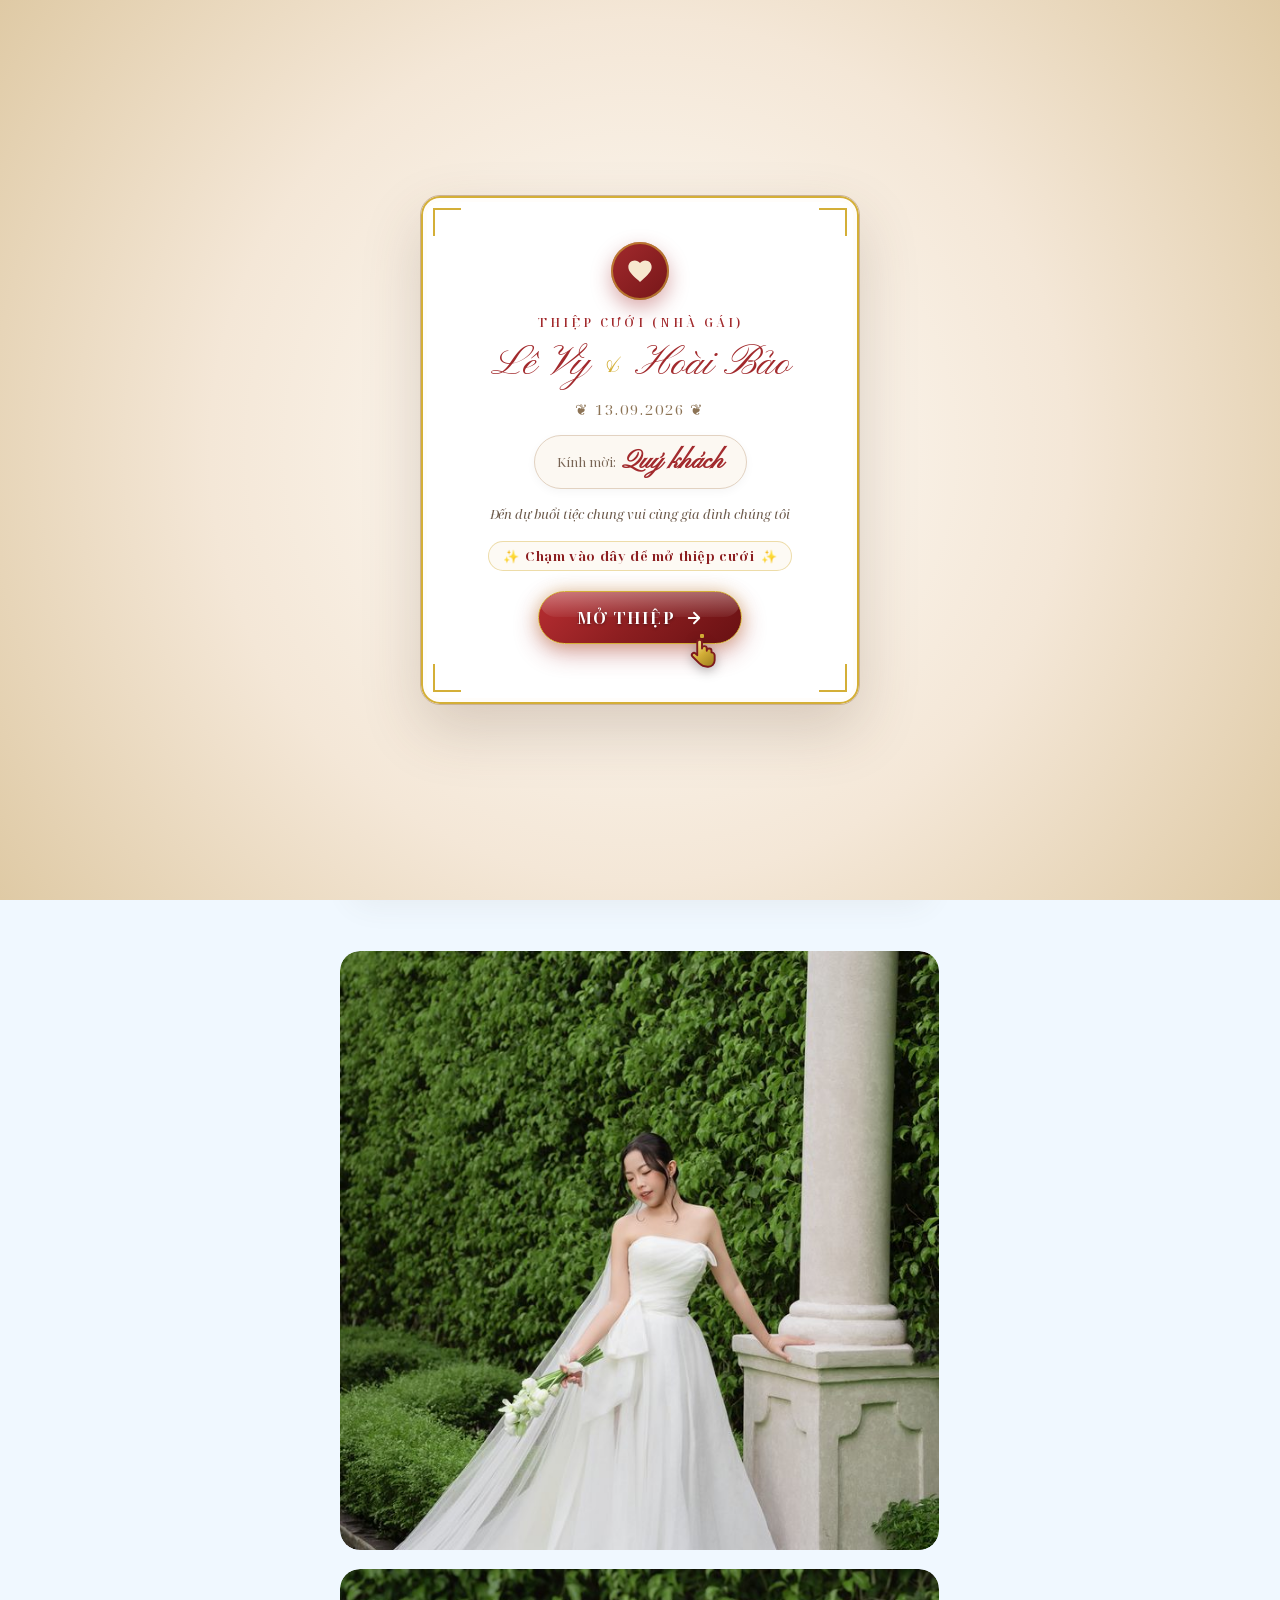
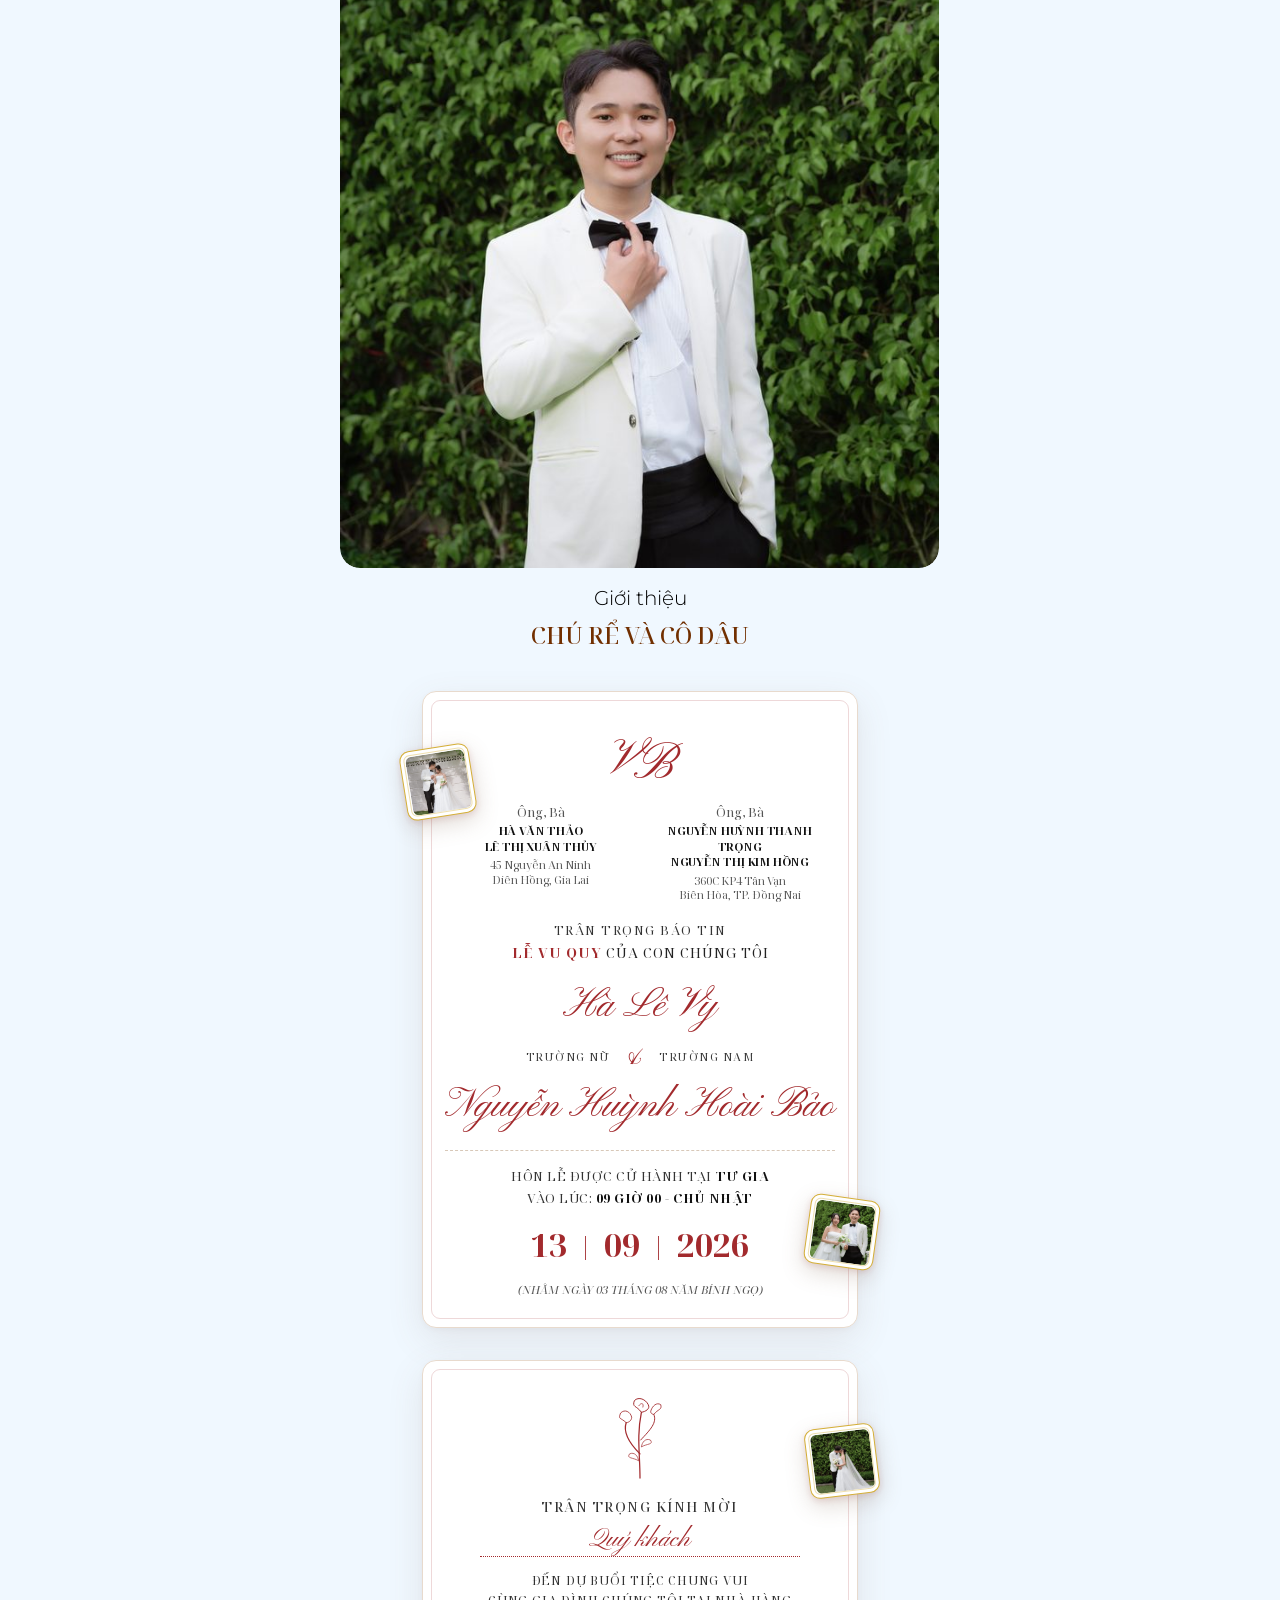
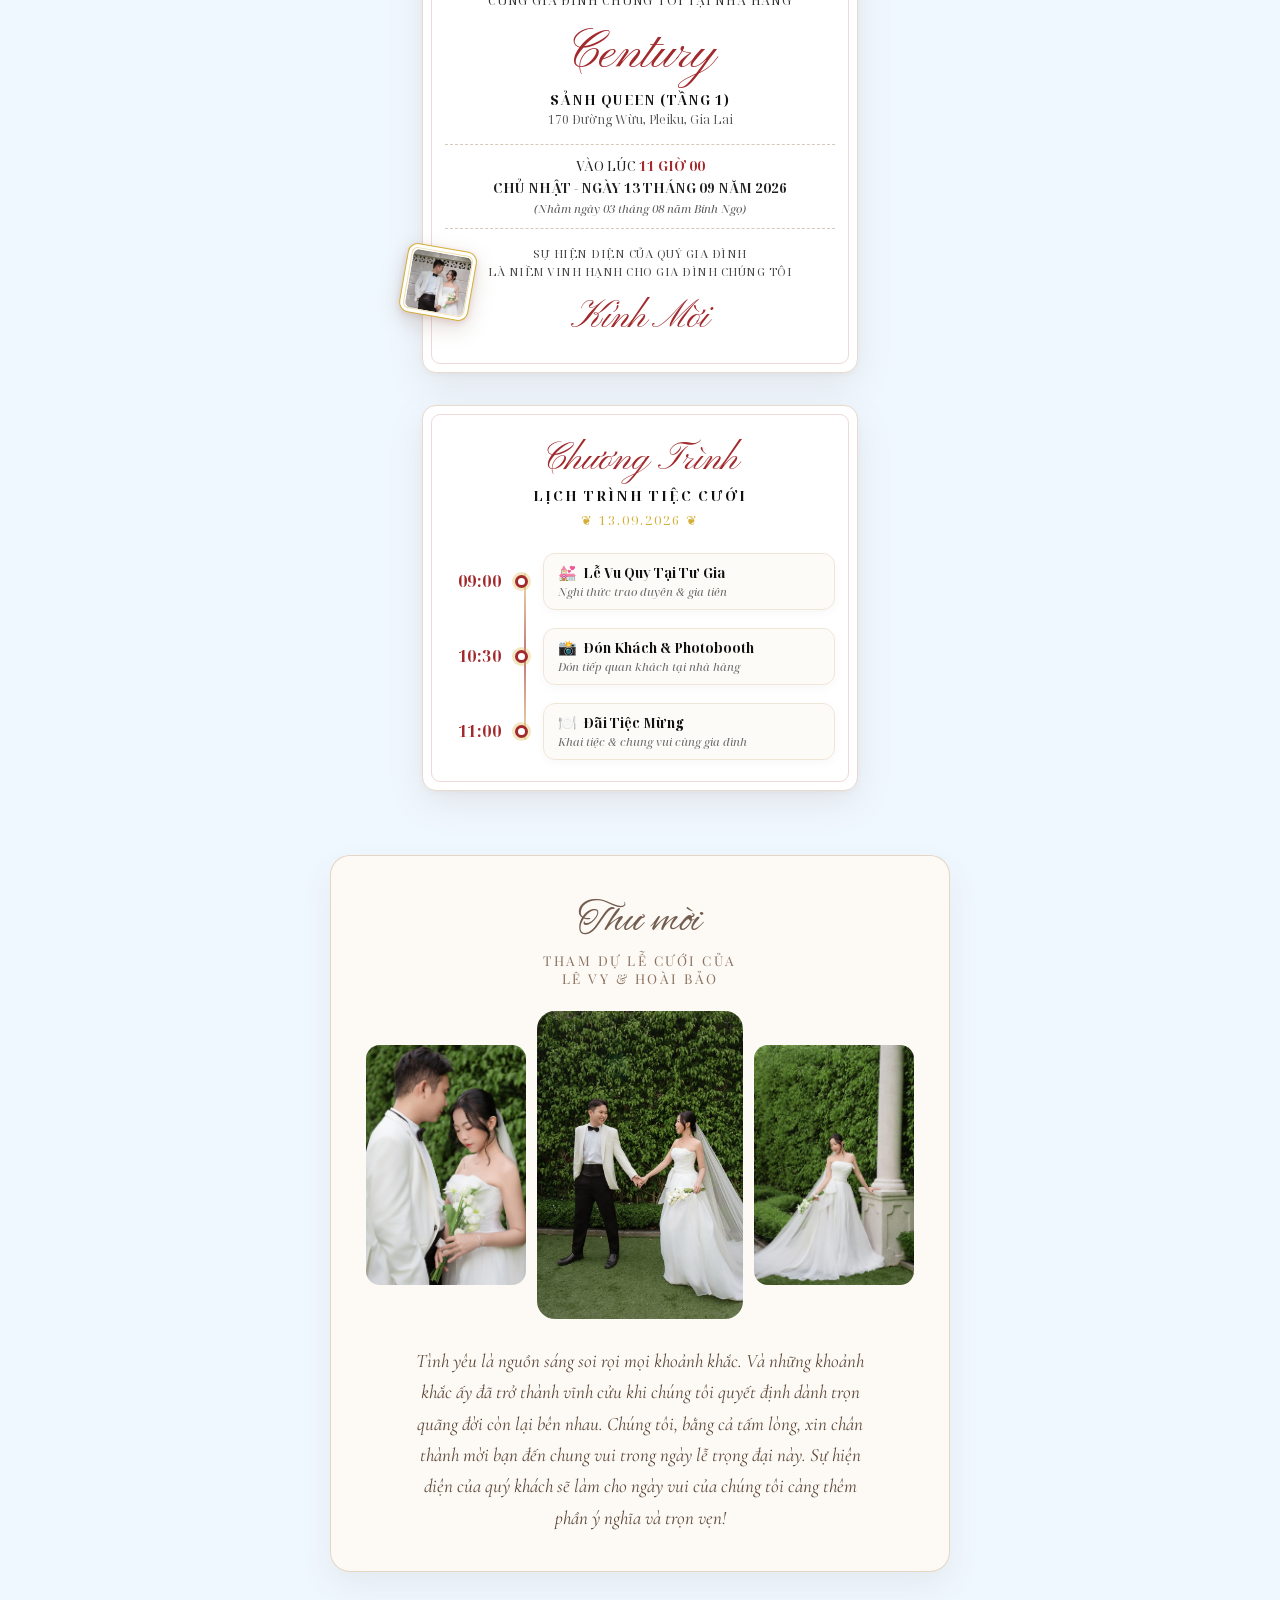
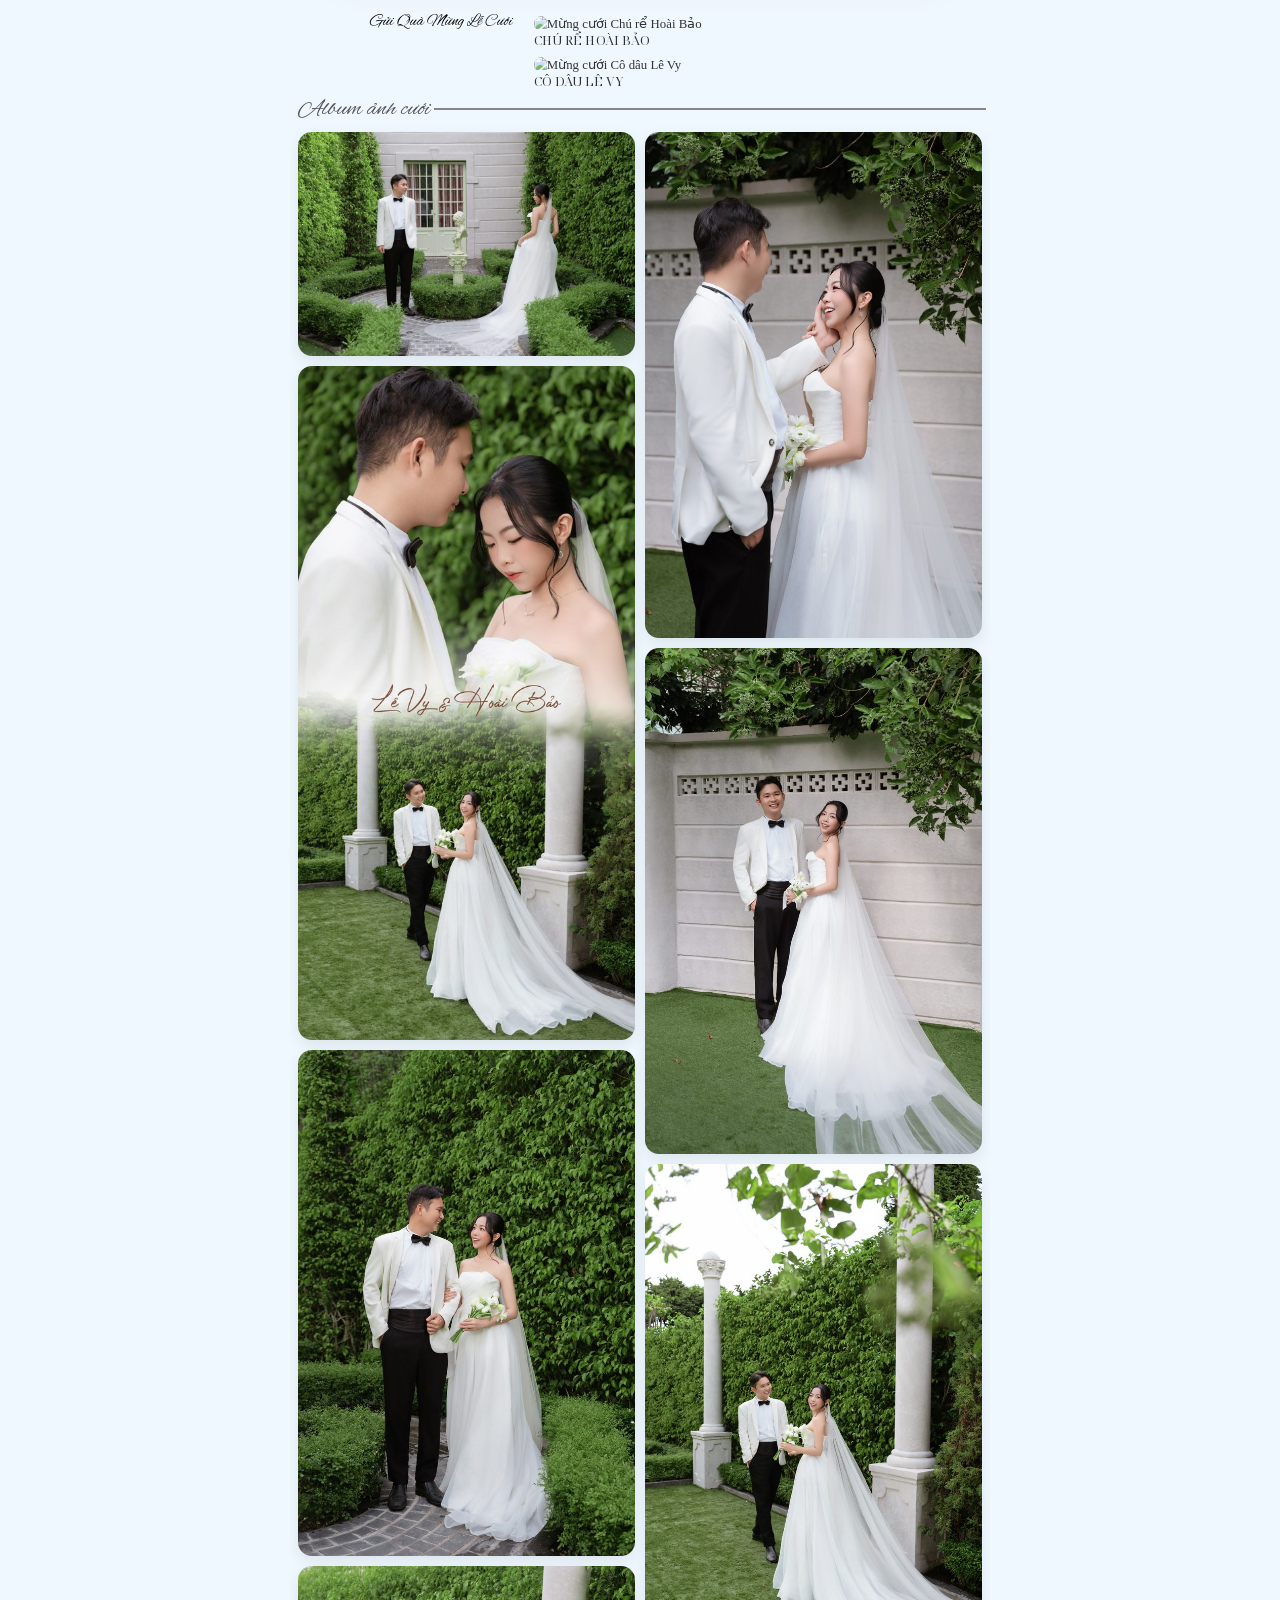
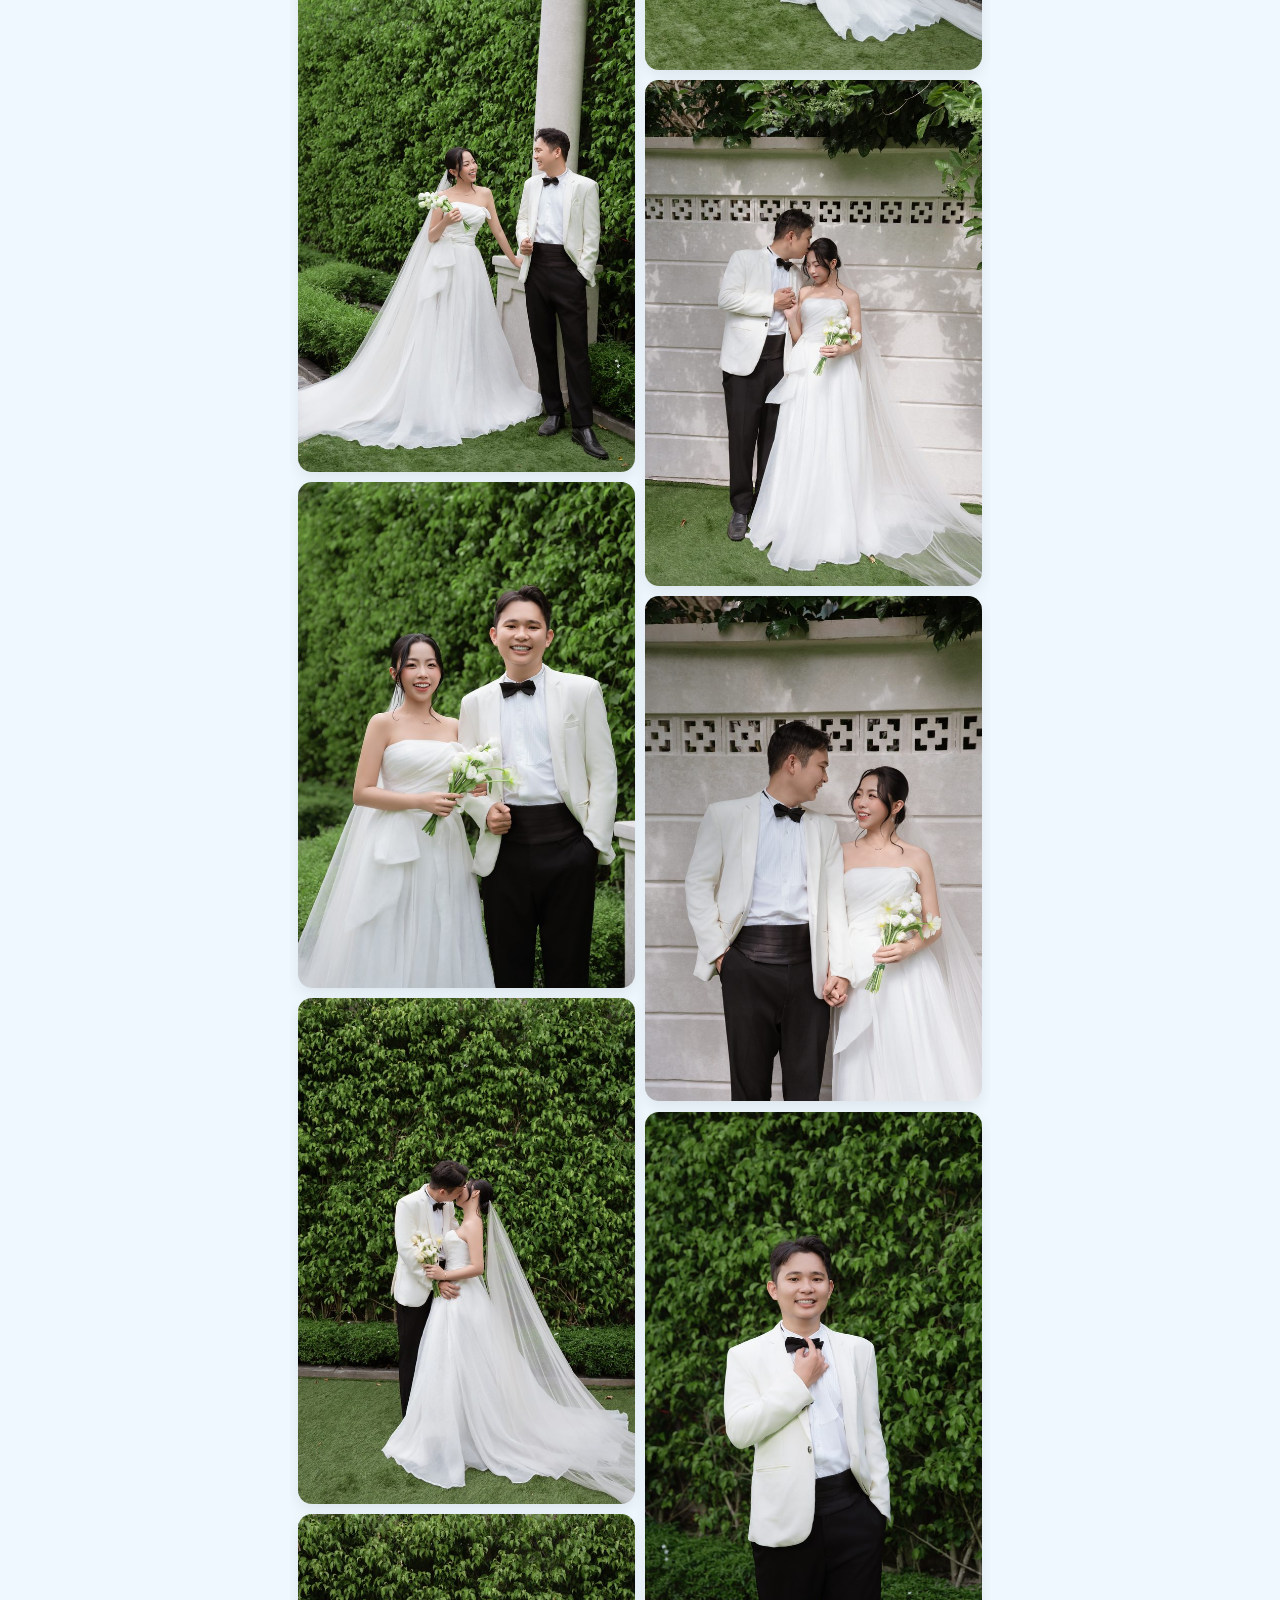
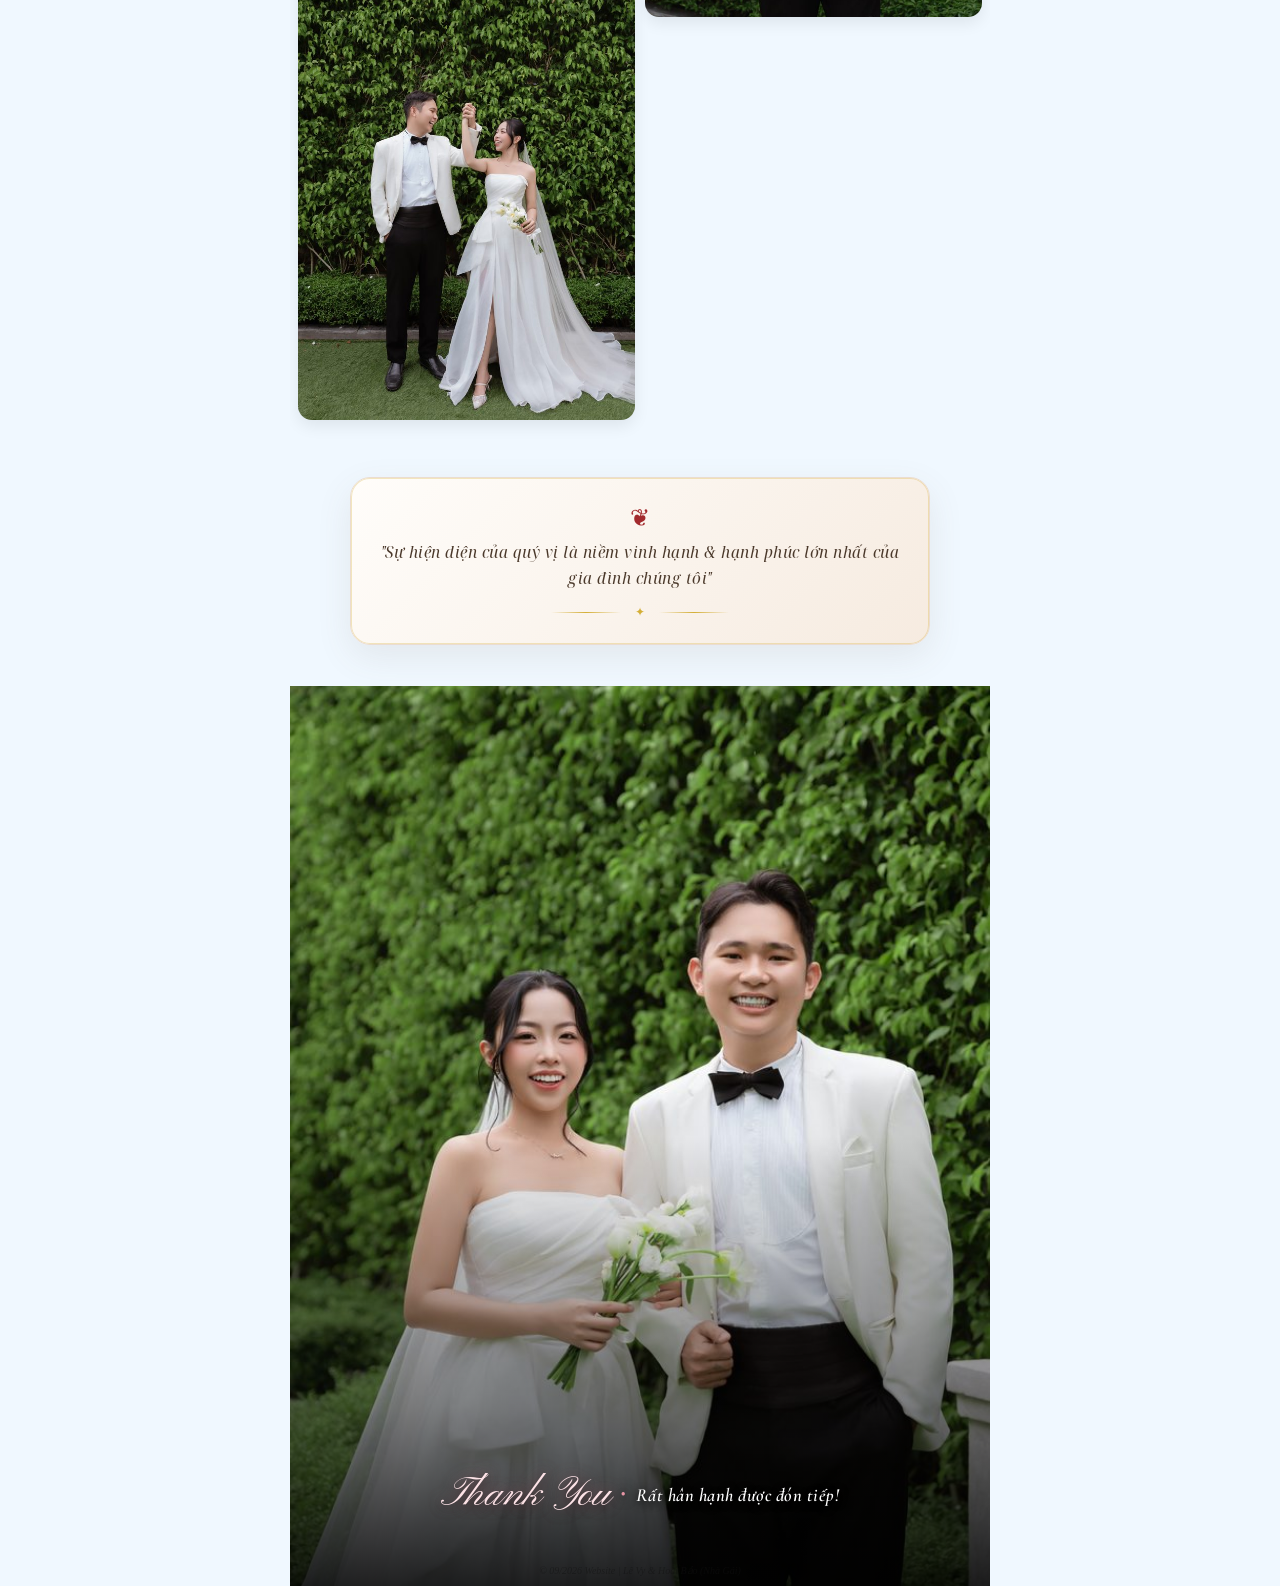
==== commit 0f3a1c2b: "Them hieu ung bam thiep" ====
--- a/nhagai/index.html
+++ b/nhagai/index.html
@@ -87,26 +87,37 @@
             </div>
 
             <div class="envelope_subtext">Đến dự buổi tiệc chung vui cùng gia đình chúng tôi</div>
-            <div class="envelope_prompt_wrapper">
-                <div class="envelope_prompt_hint">
-                    <span class="sparkle_icon">✨</span>
-                    <span class="hint_text">Chạm vào đây để mở thiệp cưới</span>
-                    <span class="sparkle_icon">✨</span>
-                </div>
-                <div class="envelope_arrow_bounce">
-                    <svg width="22" height="22" viewBox="0 0 24 24" fill="none" stroke="#d4af37" stroke-width="2.5" stroke-linecap="round" stroke-linejoin="round">
-                        <path d="M12 5v14M19 12l-7 7-7-7"/>
+            <div class="envelope_prompt_text_flash">
+                <span class="sparkle_icon">✨</span>
+                <span class="hint_text">Chạm vào đây để mở thiệp cưới</span>
+                <span class="sparkle_icon">✨</span>
+            </div>
+
+            <div class="envelope_action_wrapper">
+                <div class="hand_tap_animation_tilted">
+                    <div class="tap_ripple_ring ring1"></div>
+                    <div class="tap_ripple_ring ring2"></div>
+                    <div class="tap_ripple_ring ring3"></div>
+                    <svg class="hand_tap_svg_tilted" viewBox="0 0 24 24" fill="none" xmlns="http://www.w3.org/2000/svg">
+                        <path d="M18 11V10C18 9.17157 17.3284 8.5 16.5 8.5C15.6716 8.5 15 9.17157 15 10V8.5C15 7.67157 14.3284 7 13.5 7C12.6716 7 12 7.67157 12 8.5V4.5C12 3.67157 11.3284 3 10.5 3C9.67157 3 9 3.67157 9 4.5V12.75L7.91 11.66C7.38 11.13 6.52 11.13 5.99 11.66C5.46 12.19 5.46 13.05 5.99 13.58L10.34 17.93C11.68 19.27 13.48 20.02 15.37 20.02H16C18.21 20.02 20 18.23 20 16.02V13C20 11.9 19.1 11 18 11Z" fill="url(#goldHandGradNhagaiSub)" stroke="#7e1a1d" stroke-width="1.2" stroke-linecap="round" stroke-linejoin="round"/>
+                        <defs>
+                            <linearGradient id="goldHandGradNhagaiSub" x1="5" y1="3" x2="20" y2="20" gradientUnits="userSpaceOnUse">
+                                <stop stop-color="#FFF3B3"/>
+                                <stop offset="0.5" stop-color="#D4AF37"/>
+                                <stop offset="1" stop-color="#9A7B1C"/>
+                            </linearGradient>
+                        </defs>
                     </svg>
                 </div>
-            </div>
-            <button id="btnOpenEnvelope" class="btn_open_envelope">
-                <span>Mở Thiệp</span>
-                <span class="btn_open_arrow">
-                    <svg width="18" height="18" viewBox="0 0 24 24" fill="none" stroke="currentColor" stroke-width="2.5" stroke-linecap="round" stroke-linejoin="round">
-                        <path d="M5 12h14M12 5l7 7-7 7"/>
-                    </svg>
-                </span>
-            </button>
+                <button id="btnOpenEnvelope" class="btn_open_envelope">
+                    <span>Mở Thiệp</span>
+                    <span class="btn_open_arrow">
+                        <svg width="18" height="18" viewBox="0 0 24 24" fill="none" stroke="currentColor" stroke-width="2.5" stroke-linecap="round" stroke-linejoin="round">
+                            <path d="M5 12h14M12 5l7 7-7 7"/>
+                        </svg>
+                    </span>
+                </button>
+            </div>
         </div>
     </div>
 
@@ -552,6 +563,18 @@
             });
         });
     </script>
+
+    <!-- Floating Scroll Circle Button (Nổi ở đáy bên phải, tối ưu điện thoại) -->
+    <div class="fixed_scroll_indicator" id="fixedScrollIndicator" title="Cuộn xuống">
+        <div class="scroll_down_chevron_box">
+            <svg class="chevron_down c1" viewBox="0 0 24 24" fill="none" stroke-width="2.8" stroke-linecap="round" stroke-linejoin="round">
+                <path d="M6 9l6 6 6-6"/>
+            </svg>
+            <svg class="chevron_down c2" viewBox="0 0 24 24" fill="none" stroke-width="2.8" stroke-linecap="round" stroke-linejoin="round">
+                <path d="M6 9l6 6 6-6"/>
+            </svg>
+        </div>
+    </div>
 </body>
 
 </html>
--- a/style2.css
+++ b/style2.css
@@ -687,60 +687,46 @@
     font-style: italic;
 }
 
-/* Prompt Hint & Animated Bouncing Arrow */
-.envelope_prompt_wrapper {
-    display: flex;
-    flex-direction: column;
-    align-items: center;
-    justify-content: center;
-    margin-bottom: 14px;
-    gap: 4px;
-}
-
-.envelope_prompt_hint {
+/* Compact Flashing Notification Text (Thông báo nhỏ gọn nhấp nháy mạnh) */
+.envelope_prompt_text_flash {
     font-family: "Noto Serif Display", serif;
-    font-size: 13.5px;
-    font-weight: 600;
+    font-size: 13px;
+    font-weight: 700;
     color: #8c1e20;
-    letter-spacing: 0.5px;
-    display: flex;
-    align-items: center;
+    letter-spacing: 0.6px;
+    display: inline-flex;
+    align-items: center;
+    justify-content: center;
     gap: 6px;
-    animation: promptPulse 2s ease-in-out infinite;
-}
-
-.envelope_prompt_hint .sparkle_icon {
+    margin: 4px auto 14px auto;
+    padding: 5px 14px;
+    border-radius: 15px;
+    background: rgba(253, 248, 240, 0.75);
+    border: 1px solid rgba(212, 175, 55, 0.4);
+    user-select: none;
+    pointer-events: none; /* Khối thông báo không can thiệp bấm */
+    animation: intenseFlashPulse 0.9s infinite alternate cubic-bezier(0.4, 0, 0.6, 1);
+}
+
+.envelope_prompt_text_flash .sparkle_icon {
     font-size: 13px;
-    animation: sparkleSpin 3s linear infinite;
-}
-
-.envelope_arrow_bounce {
-    display: flex;
-    align-items: center;
-    justify-content: center;
-    color: #d4af37;
-    animation: arrowBounce 1.5s ease-in-out infinite;
-}
-
-@keyframes arrowBounce {
-    0%, 100% {
-        transform: translateY(0);
-        opacity: 0.75;
-    }
-    50% {
-        transform: translateY(5px);
+    animation: sparkleSpin 2s linear infinite;
+}
+
+@keyframes intenseFlashPulse {
+    0% {
+        opacity: 0.35;
+        transform: scale(0.97);
+        color: #7a181a;
+        box-shadow: 0 0 0px transparent;
+        text-shadow: 0 0 0px transparent;
+    }
+    100% {
         opacity: 1;
-    }
-}
-
-@keyframes promptPulse {
-    0%, 100% {
-        opacity: 0.85;
-        transform: scale(0.98);
-    }
-    50% {
-        opacity: 1;
-        transform: scale(1.02);
+        transform: scale(1.03);
+        color: #d12226;
+        box-shadow: 0 2px 12px rgba(212, 175, 55, 0.4);
+        text-shadow: 0 0 10px rgba(212, 175, 55, 0.9), 0 0 18px rgba(230, 40, 45, 0.6);
     }
 }
 
@@ -748,6 +734,93 @@
     0% { transform: scale(0.9) rotate(0deg); }
     50% { transform: scale(1.25) rotate(15deg); }
     100% { transform: scale(0.9) rotate(0deg); }
+}
+
+/* Action Area Wrapper (Bao bọc nút mở thiệp và ngón tay chỉ từ dưới lên) */
+.envelope_action_wrapper {
+    position: relative;
+    display: inline-flex;
+    align-items: center;
+    justify-content: center;
+    margin-top: 6px;
+    margin-bottom: 22px; /* Dành khoảng trống bên dưới cho ngón tay chỉ lên */
+}
+
+/* Tilted Hand Pointer Container (Ngón tay đặt phía DƯỚI chỉ nghiêng TỪ DƯỚI LÊN) */
+.hand_tap_animation_tilted {
+    position: absolute;
+    bottom: -32px;
+    right: 18px;
+    width: 44px;
+    height: 44px;
+    display: flex;
+    align-items: center;
+    justify-content: center;
+    pointer-events: none;
+    z-index: 10;
+}
+
+/* SVG Hand Icon Tilted & Pointing UPWARDS */
+.hand_tap_svg_tilted {
+    width: 38px;
+    height: 38px;
+    filter: drop-shadow(0 3px 6px rgba(0, 0, 0, 0.3));
+    /* Hand tilted -25deg pointing UPWARDS from below into the button */
+    animation: tiltedTapUpGesture 1.5s infinite cubic-bezier(0.25, 0.8, 0.25, 1);
+    z-index: 2;
+}
+
+/* Concentric Ripple Rings at fingertip touching the button from below */
+.hand_tap_animation_tilted .tap_ripple_ring {
+    position: absolute;
+    top: 2px;
+    left: 50%;
+    transform: translateX(-50%);
+    border-radius: 50%;
+    border: 2px solid #d4af37;
+    background: rgba(212, 175, 55, 0.35);
+    pointer-events: none;
+    z-index: 1;
+    animation: rippleExpand 1.5s infinite cubic-bezier(0, 0.2, 0.8, 1);
+}
+
+.hand_tap_animation_tilted .tap_ripple_ring.ring1 { animation-delay: 0s; }
+.hand_tap_animation_tilted .tap_ripple_ring.ring2 { animation-delay: 0.45s; }
+.hand_tap_animation_tilted .tap_ripple_ring.ring3 { animation-delay: 0.9s; }
+
+/* Tilted Tap UP Animation Keyframes (Gõ từ dưới lên nút) */
+@keyframes tiltedTapUpGesture {
+    0%, 100% {
+        transform: rotate(-25deg) translate(0, 0) scale(1);
+    }
+    35% {
+        transform: rotate(-25deg) translate(2px, 6px) scale(1.06); /* Thụt xuống dưới */
+    }
+    55% {
+        transform: rotate(-25deg) translate(-3px, -5px) scale(0.92); /* Gõ thẳng từ dưới lên nút */
+    }
+    75% {
+        transform: rotate(-25deg) translate(1px, 2px) scale(1.02);
+    }
+}
+
+/* Keyframes for Ripple Expansion */
+@keyframes rippleExpand {
+    0% {
+        width: 6px;
+        height: 6px;
+        opacity: 1;
+        box-shadow: 0 0 6px #d4af37;
+    }
+    80% {
+        opacity: 0.6;
+    }
+    100% {
+        width: 44px;
+        height: 44px;
+        opacity: 0;
+        box-shadow: 0 0 15px rgba(212, 175, 55, 0);
+    }
 }
 
 /* Luxury Shiny / Glowing / Glossy Open Envelope Button */
@@ -852,6 +925,201 @@
     transform: translateX(4px);
 }
 
+/* Animated Scroll Down Indicator on Main Cover Page */
+.scroll_down_wrapper {
+    display: flex;
+    flex-direction: column;
+    align-items: center;
+    justify-content: center;
+    margin: 28px auto 12px auto;
+    gap: 4px;
+    cursor: pointer;
+    user-select: none;
+    -webkit-tap-highlight-color: transparent;
+    transition: transform 0.3s ease;
+}
+
+.scroll_down_wrapper:hover {
+    transform: translateY(4px);
+}
+
+.scroll_down_text {
+    font-family: "Noto Serif Display", serif;
+    font-size: 12px;
+    font-weight: 700;
+    color: #e6c565;
+    letter-spacing: 1.5px;
+    text-transform: uppercase;
+    text-shadow: 0 1px 4px rgba(0, 0, 0, 0.4);
+    animation: scrollTextGlow 2s infinite ease-in-out;
+}
+
+.scroll_down_chevron_box {
+    display: flex;
+    flex-direction: column;
+    align-items: center;
+    justify-content: center;
+    margin-top: -2px;
+    height: 34px;
+    position: relative;
+}
+
+.scroll_down_chevron_box .chevron_down {
+    width: 22px;
+    height: 22px;
+    stroke: #d4af37;
+    filter: drop-shadow(0 2px 5px rgba(0, 0, 0, 0.35));
+    animation: chevronCascading 1.5s infinite cubic-bezier(0.4, 0, 0.6, 1);
+}
+
+.scroll_down_chevron_box .chevron_down.c1 {
+    margin-bottom: -12px;
+    animation-delay: 0s;
+}
+
+.scroll_down_chevron_box .chevron_down.c2 {
+    animation-delay: 0.35s;
+    opacity: 0.75;
+}
+
+@keyframes scrollTextGlow {
+    0%, 100% {
+        opacity: 0.75;
+        letter-spacing: 1.5px;
+        transform: scale(0.98);
+    }
+    50% {
+        opacity: 1;
+        letter-spacing: 2px;
+        color: #ffffff;
+        text-shadow: 0 0 12px rgba(212, 175, 55, 0.9), 0 0 20px rgba(255, 230, 150, 0.6);
+        transform: scale(1.03);
+    }
+}
+
+@keyframes chevronCascading {
+    0% {
+        transform: translateY(-4px) scale(0.9);
+        opacity: 0.25;
+    }
+    50% {
+        transform: translateY(4px) scale(1.1);
+        opacity: 1;
+        stroke: #fff0aa;
+    }
+    100% {
+        transform: translateY(11px) scale(0.9);
+        opacity: 0.15;
+    }
+}
+
+/* Floating Mobile Scroll Circle Button on Bottom Right (Nằm nhỏ xinh bên phải) */
+.fixed_scroll_indicator {
+    position: fixed;
+    bottom: 22px;
+    right: 18px;
+    left: auto;
+    transform: none;
+    z-index: 9999;
+    display: flex;
+    align-items: center;
+    justify-content: center;
+    width: 40px;
+    height: 40px;
+    padding: 0;
+    background: linear-gradient(135deg, rgba(255, 252, 245, 0.96) 0%, rgba(255, 244, 230, 0.98) 100%);
+    backdrop-filter: blur(8px);
+    -webkit-backdrop-filter: blur(8px);
+    border: 1.5px solid #d4af37;
+    border-radius: 50%;
+    box-shadow: 0 4px 18px rgba(140, 30, 32, 0.25), 0 0 12px rgba(212, 175, 55, 0.4);
+    cursor: pointer;
+    user-select: none;
+    -webkit-tap-highlight-color: transparent;
+    transition: opacity 0.35s ease, transform 0.35s ease, visibility 0.35s ease, box-shadow 0.35s ease;
+    animation: floatingBobRight 2.4s infinite ease-in-out;
+}
+
+.fixed_scroll_indicator:hover,
+.fixed_scroll_indicator:active {
+    transform: scale(1.1);
+    box-shadow: 0 6px 24px rgba(140, 30, 32, 0.35), 0 0 18px rgba(212, 175, 55, 0.6);
+}
+
+.fixed_scroll_indicator .scroll_down_chevron_box {
+    display: flex;
+    flex-direction: column;
+    align-items: center;
+    justify-content: center;
+    margin-top: 0;
+    height: 24px;
+    position: relative;
+}
+
+.fixed_scroll_indicator .chevron_down {
+    width: 17px;
+    height: 17px;
+    stroke: #8c1e20;
+    filter: drop-shadow(0 1px 2px rgba(0, 0, 0, 0.2));
+    animation: chevronCascadingSmall 1.5s infinite cubic-bezier(0.4, 0, 0.6, 1);
+}
+
+.fixed_scroll_indicator .chevron_down.c1 {
+    margin-bottom: -10px;
+    animation-delay: 0s;
+}
+
+.fixed_scroll_indicator .chevron_down.c2 {
+    animation-delay: 0.35s;
+    opacity: 0.75;
+}
+
+@keyframes chevronCascadingSmall {
+    0% {
+        transform: translateY(-2px) scale(0.9);
+        opacity: 0.3;
+    }
+    50% {
+        transform: translateY(3px) scale(1.08);
+        opacity: 1;
+        stroke: #c92a2e;
+    }
+    100% {
+        transform: translateY(7px) scale(0.9);
+        opacity: 0.15;
+    }
+}
+
+.fixed_scroll_indicator.hide_indicator {
+    opacity: 0;
+    visibility: hidden;
+    transform: translateY(20px) scale(0.8);
+    pointer-events: none;
+}
+
+@keyframes floatingBobRight {
+    0%, 100% {
+        transform: translateY(0);
+    }
+    50% {
+        transform: translateY(-5px);
+    }
+}
+
+@keyframes scrollTextGlowBright {
+    0%, 100% {
+        opacity: 0.85;
+        transform: scale(0.98);
+        color: #8c1e20;
+    }
+    50% {
+        opacity: 1;
+        transform: scale(1.03);
+        color: #c92a2e;
+        text-shadow: 0 0 8px rgba(212, 175, 55, 0.8);
+    }
+}
+
 /* ==========================================================================
    REPLICA ORIGINAL WEDDING INVITATION CARDS (VY BAO - 13T9 1.png)
    ========================================================================== */
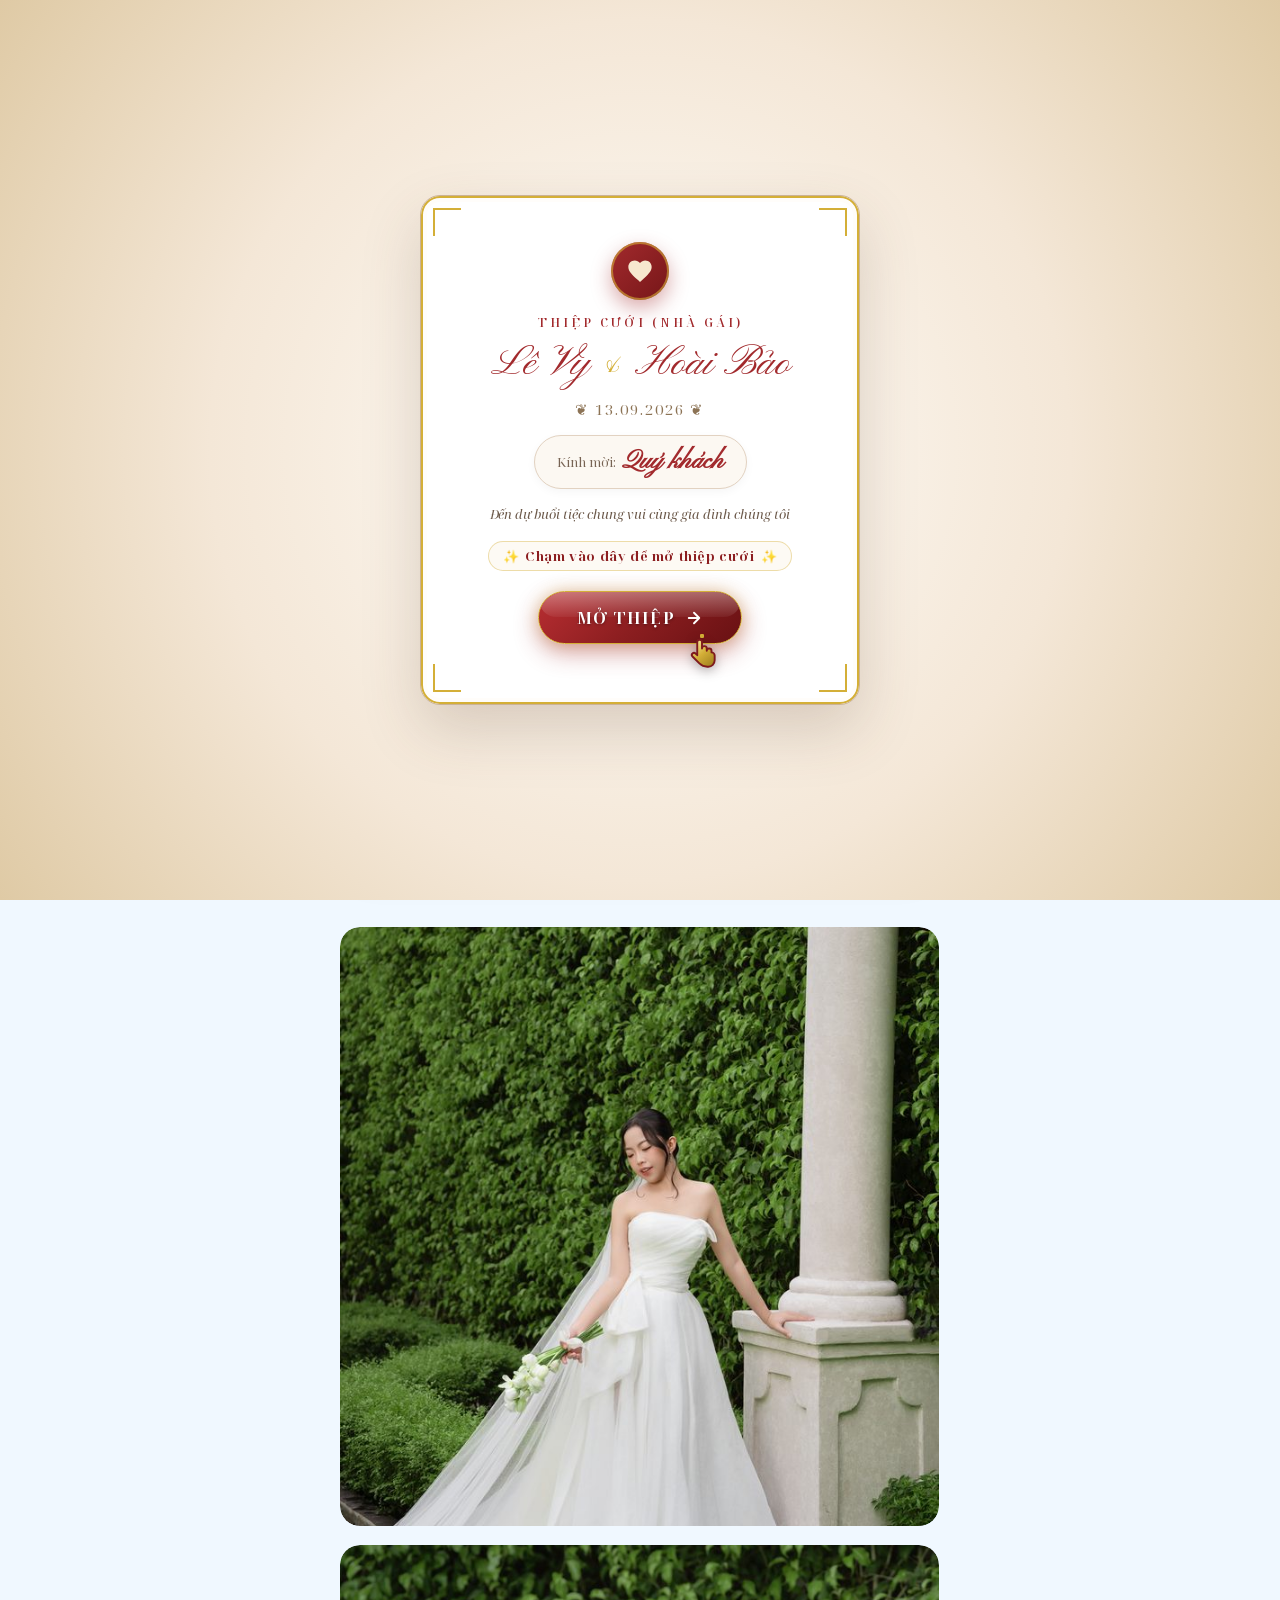
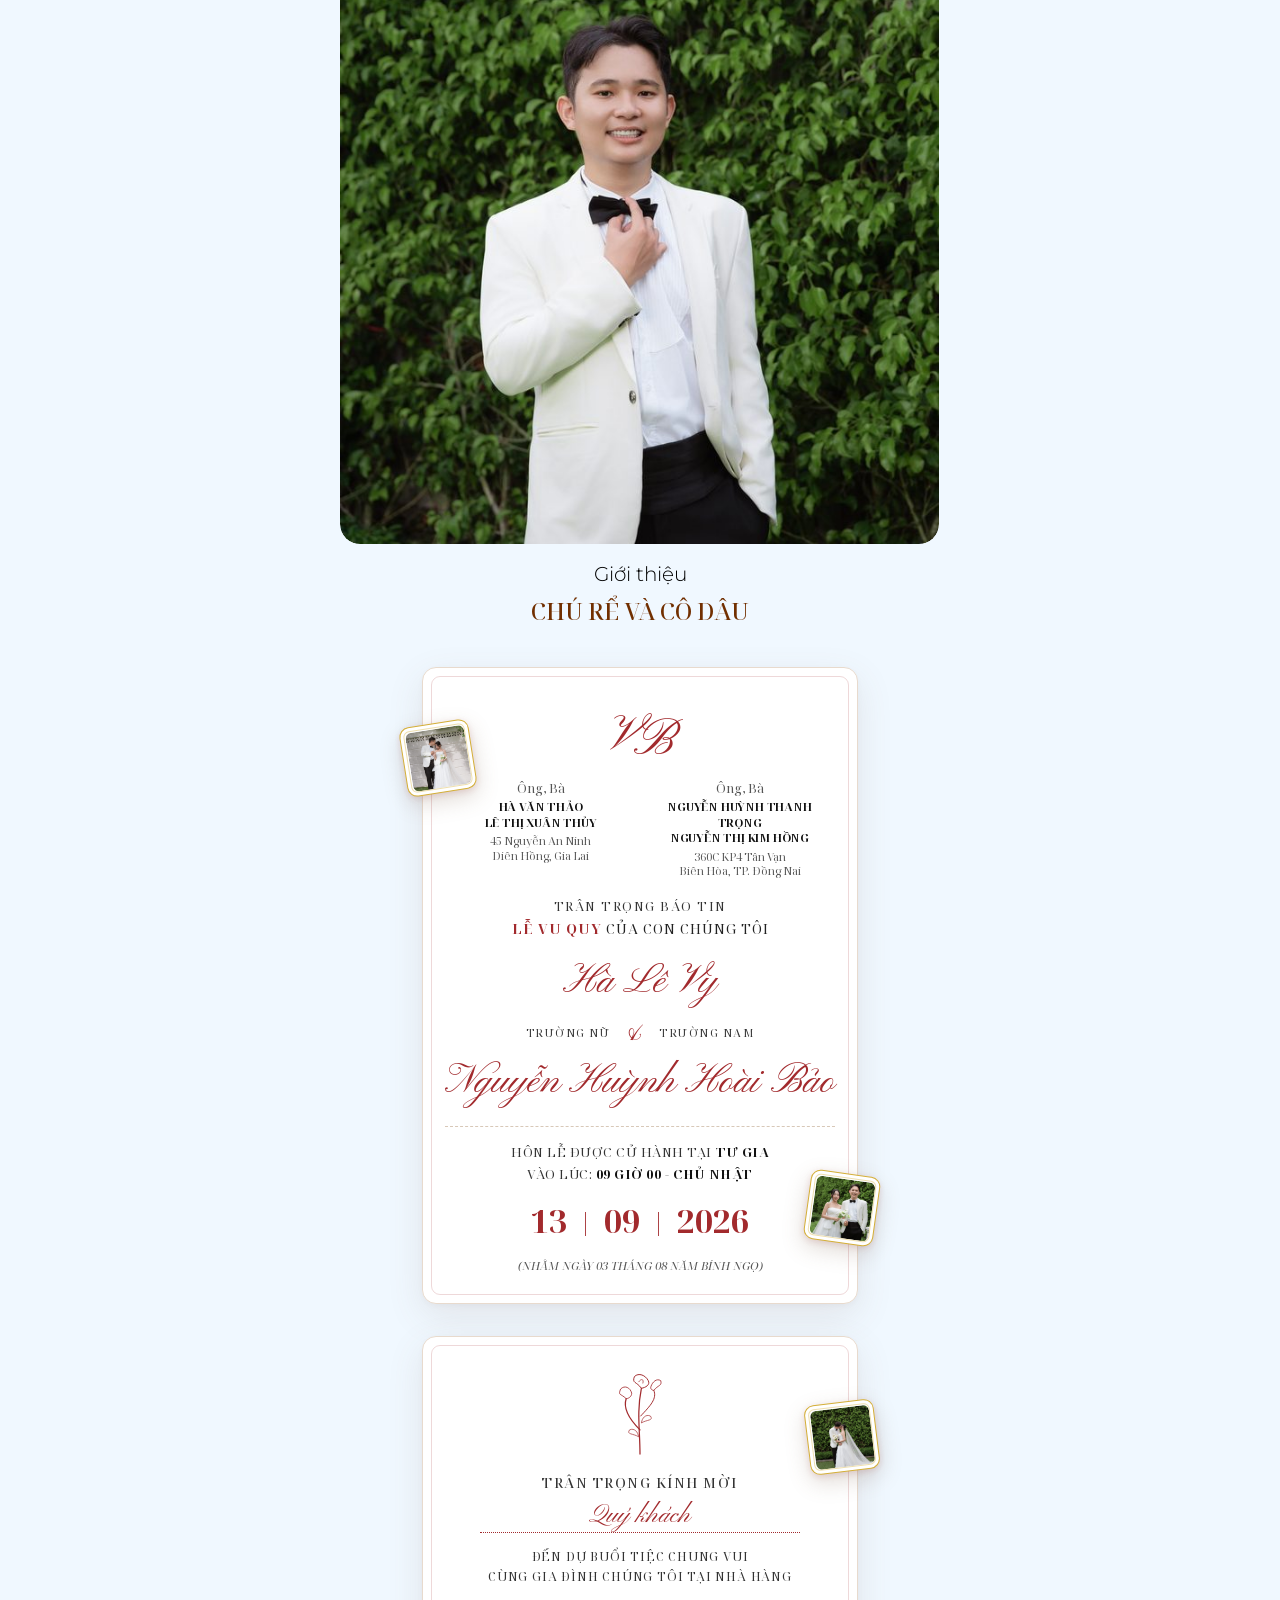
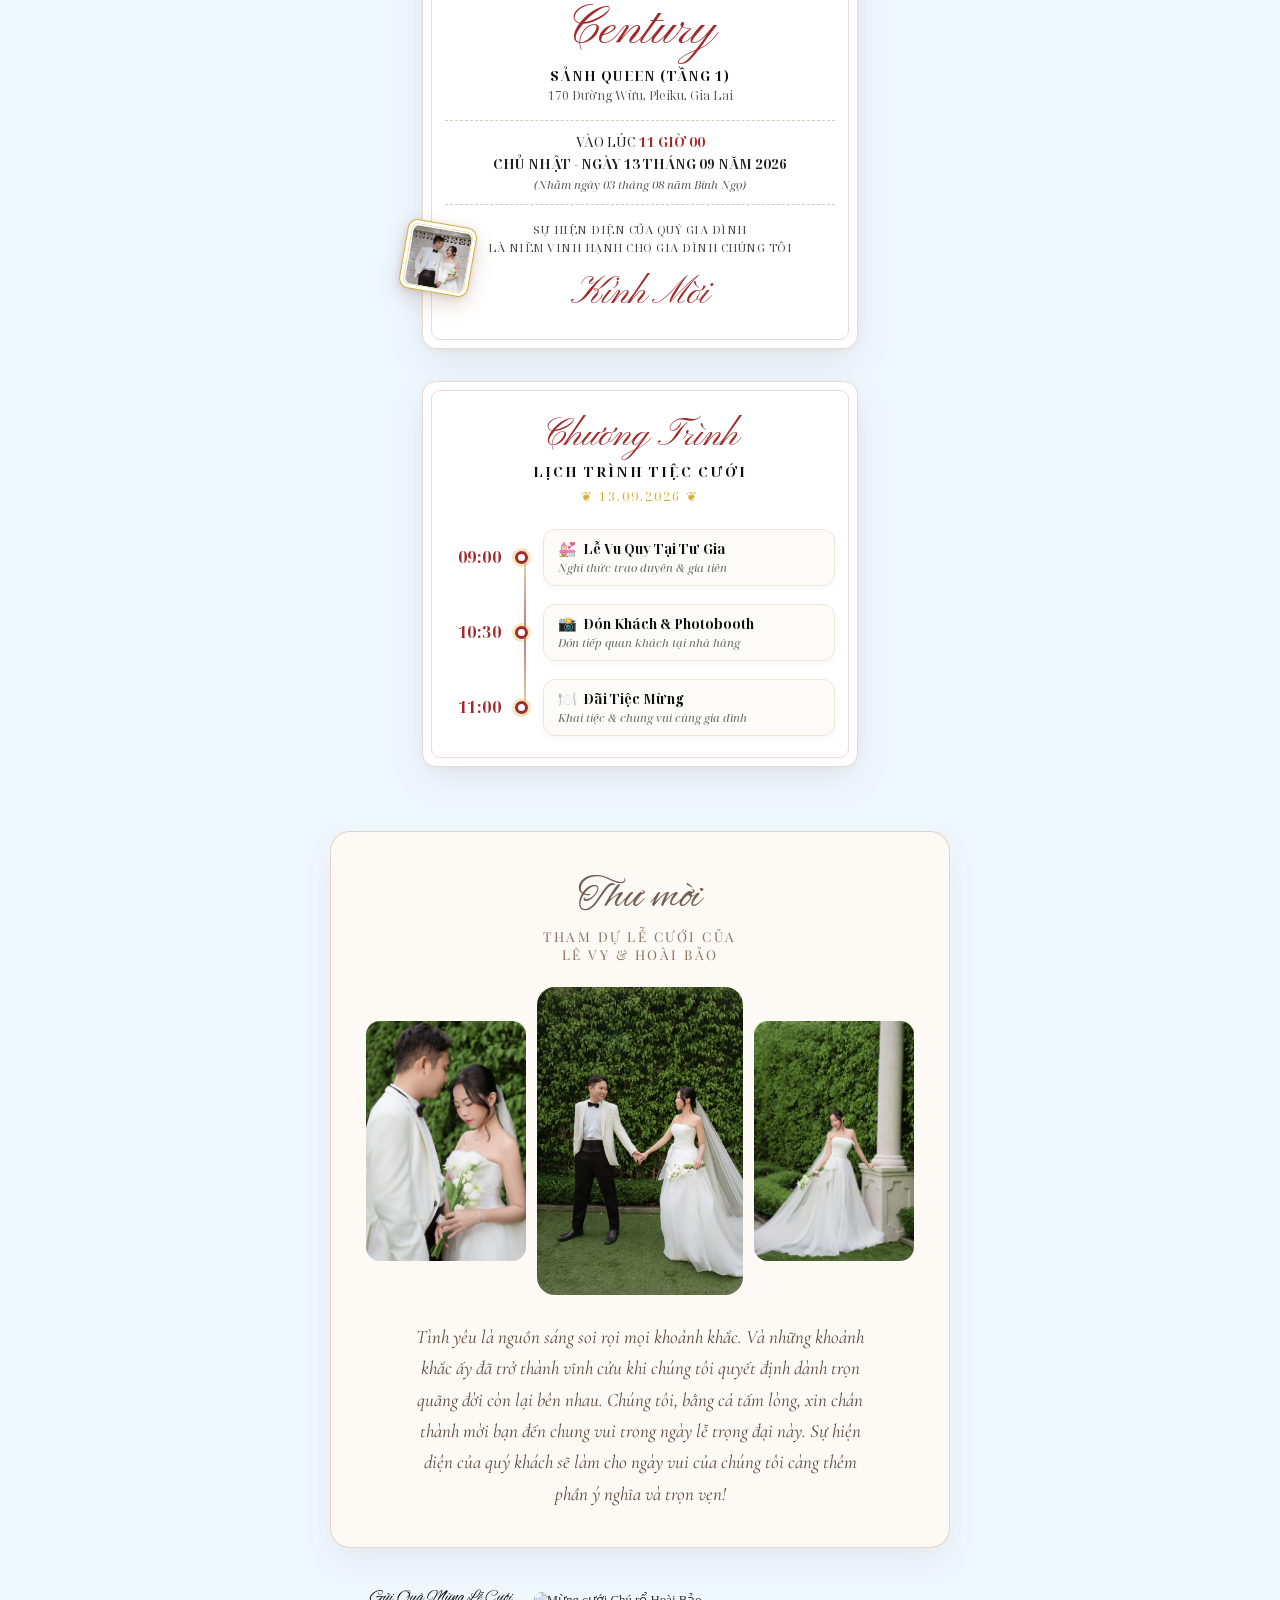
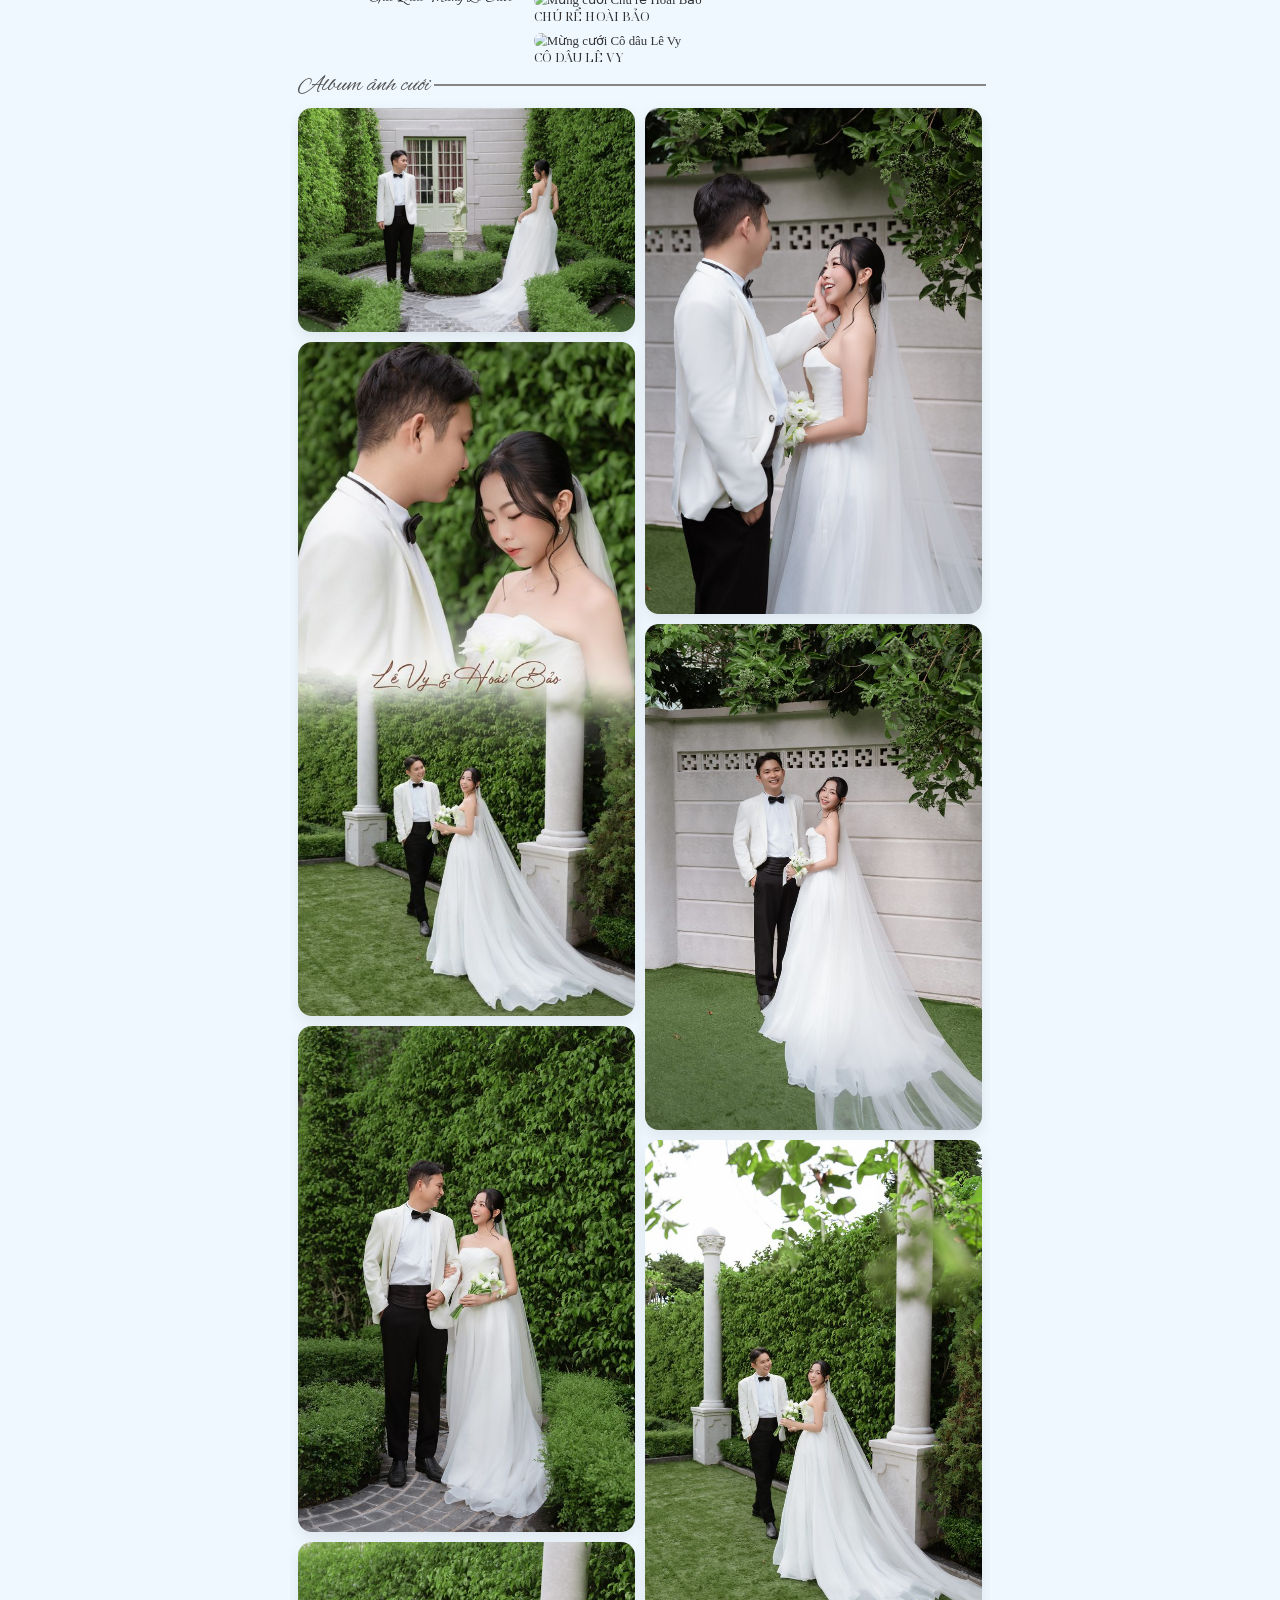
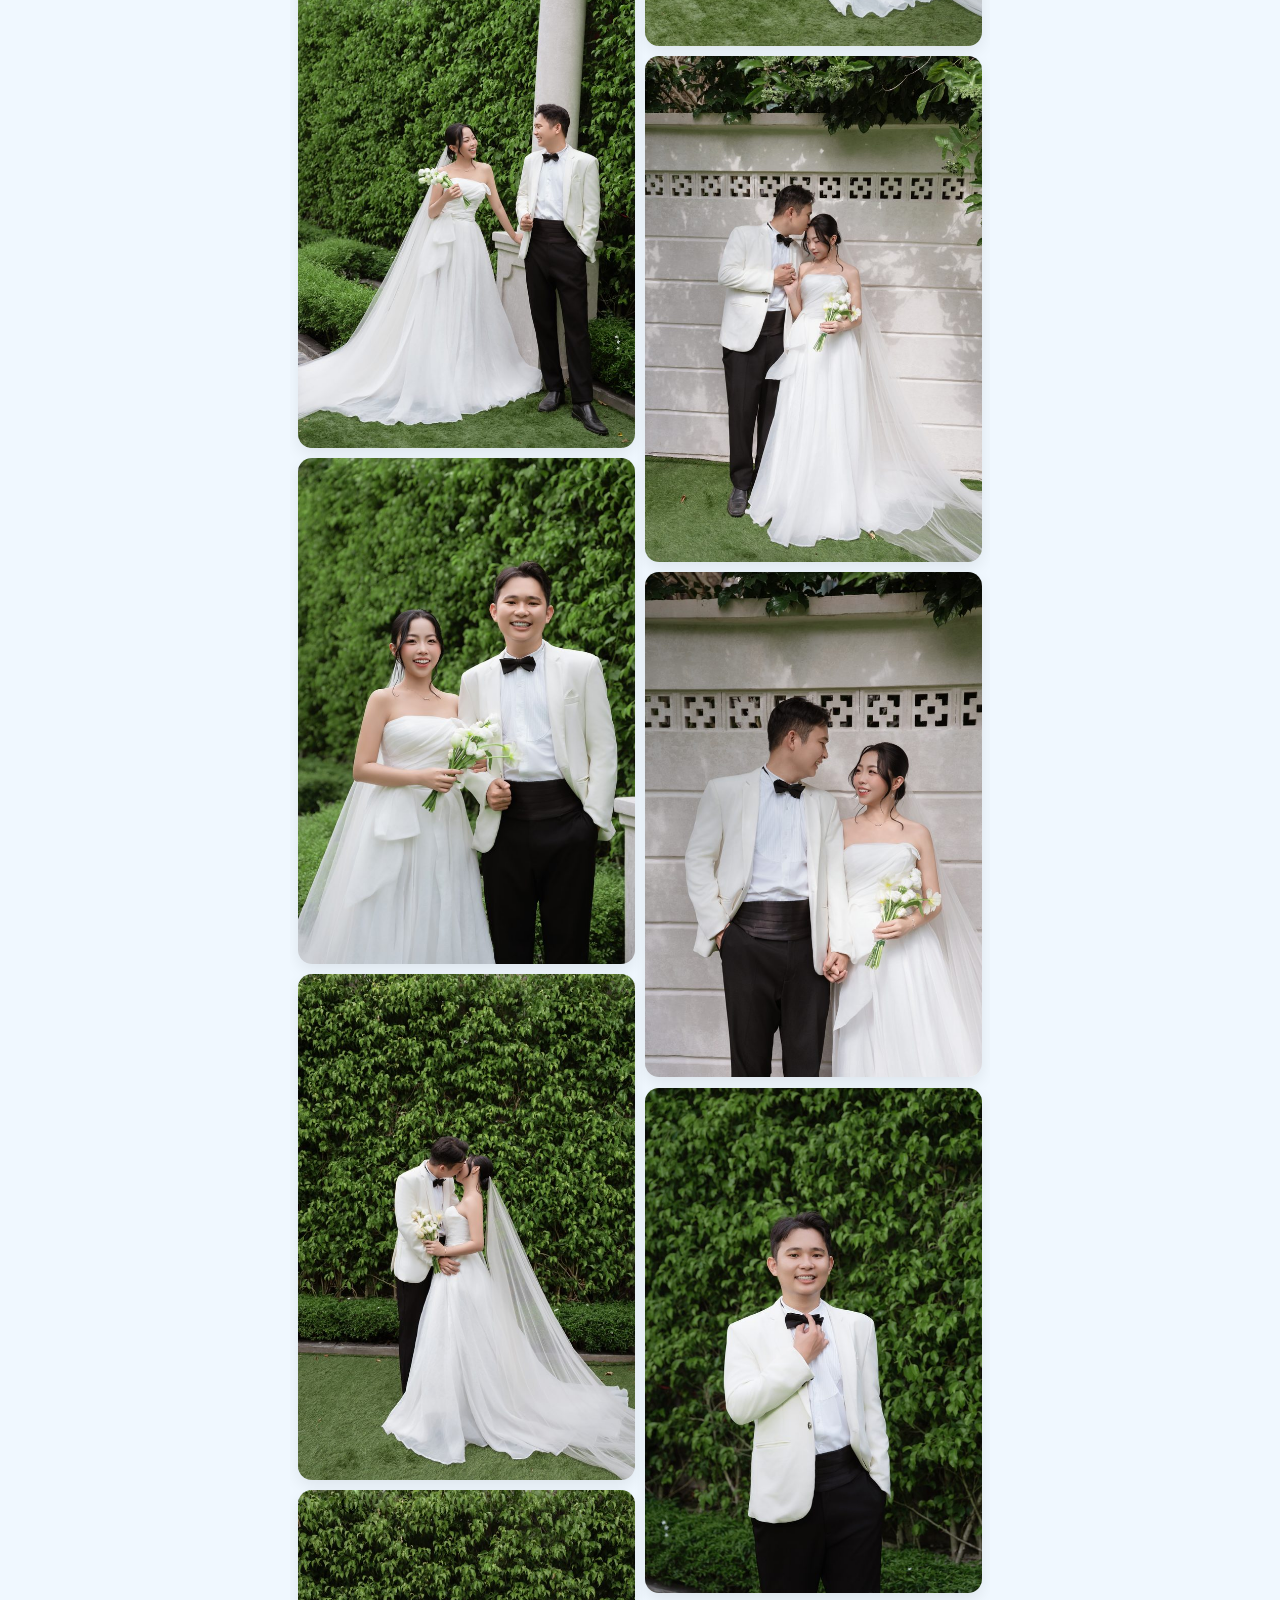
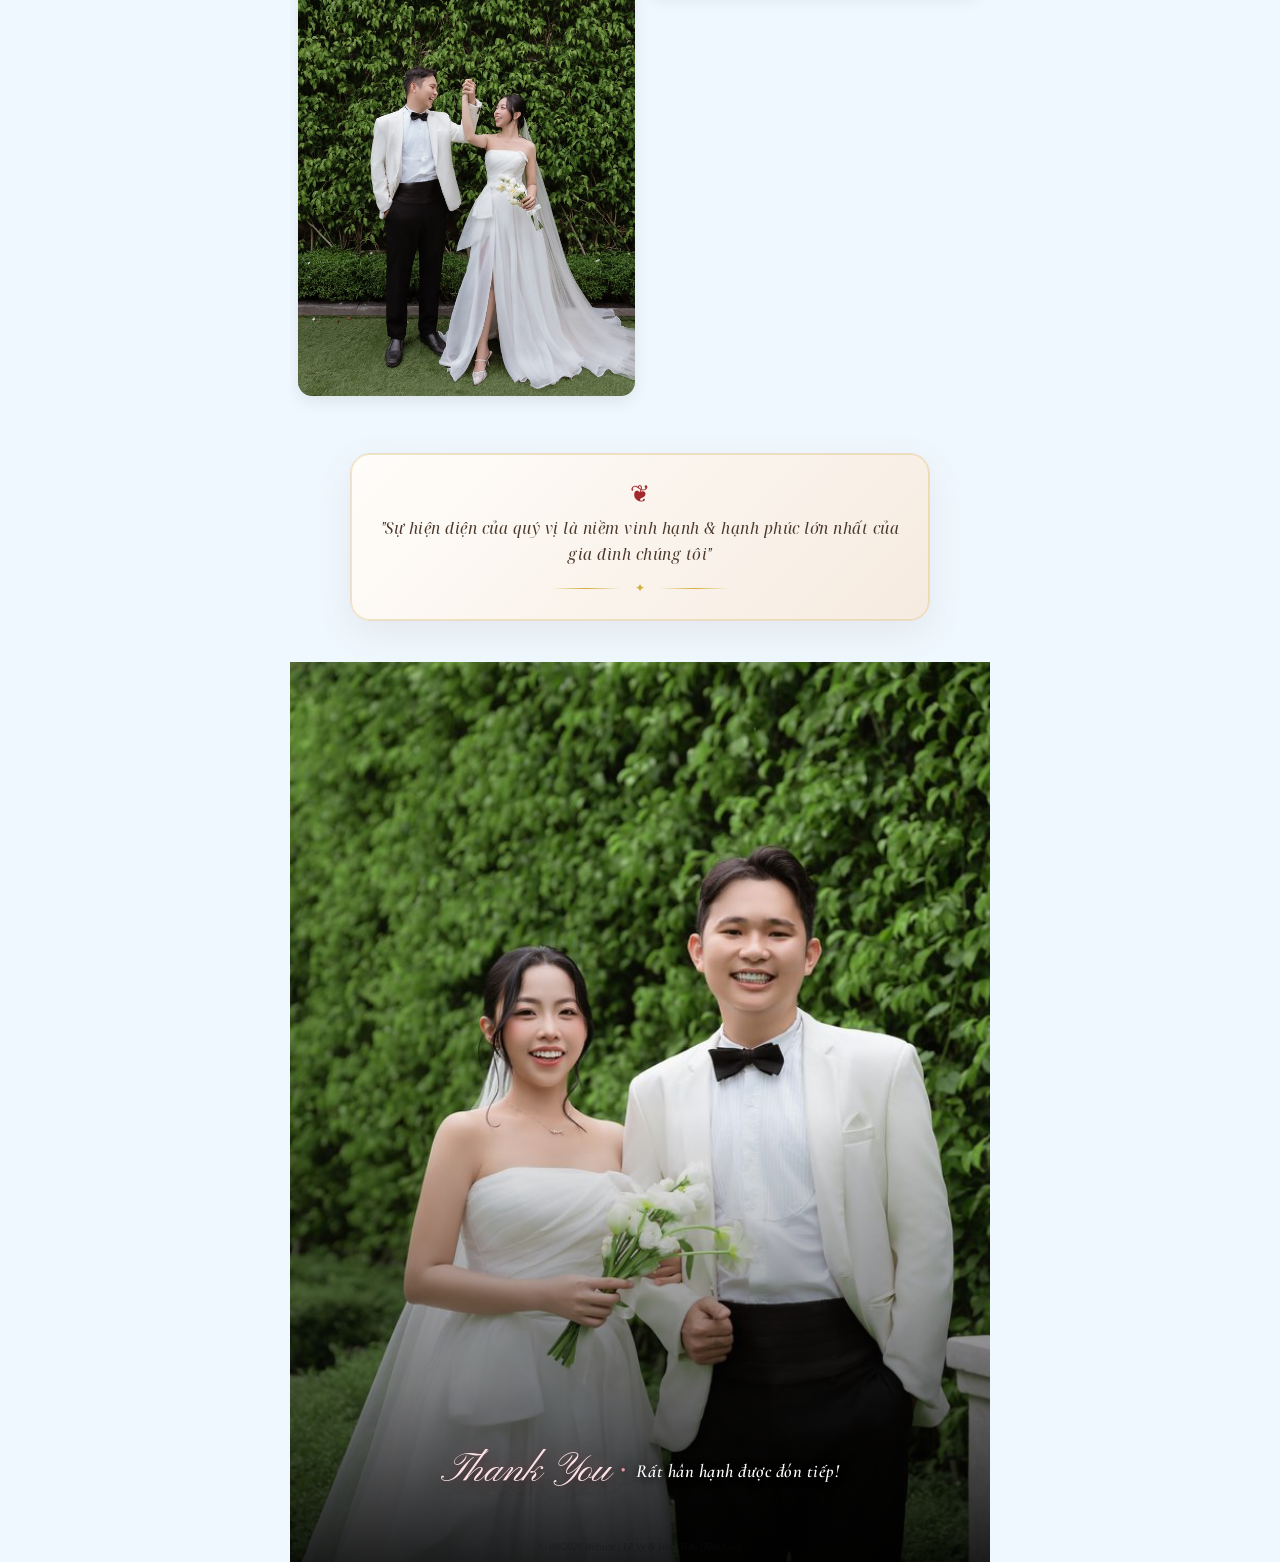
==== commit ea4a8a1c: "them thanh keo muc luc" ====
--- a/nhagai/index.html
+++ b/nhagai/index.html
@@ -123,6 +123,27 @@
 
     <!-- THIỆP COVER SECTION (Nhà Gái) -->
     <div class="thiep">
+        <!-- Khung Họa Tiết Lễ Cưới -->
+        <div class="thiep_border_frame">
+            <div class="frame_motif frame_motif_top">❦</div>
+            <div class="frame_motif frame_motif_bottom">❦</div>
+            <svg class="corner_ornament top_left" viewBox="0 0 60 60" width="45" height="45">
+                <path d="M4,4 L54,4 M4,4 L4,54 M10,10 L38,10 M10,10 L10,38 M4,4 Q28,28 50,12 M4,4 Q28,28 12,50" stroke="currentColor" stroke-width="1.6" fill="none" stroke-linecap="round"/>
+                <circle cx="4" cy="4" r="3" fill="currentColor"/>
+            </svg>
+            <svg class="corner_ornament top_right" viewBox="0 0 60 60" width="45" height="45">
+                <path d="M56,4 L6,4 M56,4 L56,54 M50,10 L22,10 M50,10 L50,38 M56,4 Q32,28 10,12 M56,4 Q32,28 48,50" stroke="currentColor" stroke-width="1.6" fill="none" stroke-linecap="round"/>
+                <circle cx="56" cy="4" r="3" fill="currentColor"/>
+            </svg>
+            <svg class="corner_ornament bottom_left" viewBox="0 0 60 60" width="45" height="45">
+                <path d="M4,56 L54,56 M4,56 L4,6 M10,50 L38,50 M10,50 L10,22 M4,56 Q28,32 50,48 M4,56 Q28,32 12,10" stroke="currentColor" stroke-width="1.6" fill="none" stroke-linecap="round"/>
+                <circle cx="4" cy="56" r="3" fill="currentColor"/>
+            </svg>
+            <svg class="corner_ornament bottom_right" viewBox="0 0 60 60" width="45" height="45">
+                <path d="M56,56 L6,56 M56,56 L56,6 M50,50 L22,50 M50,50 L50,22 M56,56 Q32,32 10,48 M56,56 Q32,32 48,10" stroke="currentColor" stroke-width="1.6" fill="none" stroke-linecap="round"/>
+                <circle cx="56" cy="56" r="3" fill="currentColor"/>
+            </svg>
+        </div>
         <div class="thiep_blur-bg">
             <div class="thiep_container">
                 <!-- Save the Date -->
@@ -564,16 +585,98 @@
         });
     </script>
 
-    <!-- Floating Scroll Circle Button (Nổi ở đáy bên phải, tối ưu điện thoại) -->
-    <div class="fixed_scroll_indicator" id="fixedScrollIndicator" title="Cuộn xuống">
-        <div class="scroll_down_chevron_box">
-            <svg class="chevron_down c1" viewBox="0 0 24 24" fill="none" stroke-width="2.8" stroke-linecap="round" stroke-linejoin="round">
+    <!-- Vertical Wedding Scroll Track & Landmark Navigation -->
+    <div class="wedding_scroll_nav" id="fixedScrollIndicator" aria-label="Thanh cuộn điều hướng thiệp">
+        <div class="scroll_track_bg">
+            <div class="scroll_progress_bar" id="scrollProgressBar"></div>
+        </div>
+
+        <div class="scroll_nodes_wrapper">
+            <button class="scroll_node active" data-target=".thiep" aria-label="Trang Bìa">
+                <span class="node_dot"></span>
+                <span class="node_icon">
+                    <svg class="node_svg_icon" viewBox="0 0 24 24">
+                        <path d="M4 6h16c1.1 0 2 .9 2 2v10c0 1.1-.9 2-2 2H4c-1.1 0-2-.9-2-2V8c0-1.1.9-2 2-2z"/>
+                        <polyline points="22,8 12,14 2,8"/>
+                    </svg>
+                </span>
+                <span class="node_tooltip">Trang Bìa</span>
+            </button>
+            <button class="scroll_node" data-target=".countdown_section" aria-label="Đếm Ngược">
+                <span class="node_dot"></span>
+                <span class="node_icon">
+                    <svg class="node_svg_icon" viewBox="0 0 24 24">
+                        <path d="M5 22h14M5 2h14"/>
+                        <path d="M17 2v5c0 1.65-1.35 3-3 4.5 1.65 1.5 3 2.85 3 4.5v5M7 2v5c0 1.65 1.35 3 3 4.5C8.35 13 7 14.35 7 16v5"/>
+                    </svg>
+                </span>
+                <span class="node_tooltip">Đếm Ngược</span>
+            </button>
+            <button class="scroll_node" data-target=".gt_des" aria-label="Cô Dâu &amp; Chú Rể">
+                <span class="node_dot"></span>
+                <span class="node_icon">
+                    <svg class="node_svg_icon" viewBox="0 0 24 24">
+                        <circle cx="9" cy="14" r="4.5"/>
+                        <circle cx="15" cy="14" r="4.5"/>
+                        <path d="M12 5.5l1-2.5 1.5 1-1 2.5z" fill="currentColor"/>
+                    </svg>
+                </span>
+                <span class="node_tooltip">Cô Dâu &amp; Chú Rể</span>
+            </button>
+            <button class="scroll_node" data-target=".orig_cards_wrapper" aria-label="Lễ Cưới">
+                <span class="node_dot"></span>
+                <span class="node_icon">
+                    <svg class="node_svg_icon" viewBox="0 0 24 24">
+                        <path d="M4 21V10a8 8 0 0 1 16 0v11"/>
+                        <path d="M2 21h20"/>
+                        <path d="M12 2v4M10 4h4"/>
+                    </svg>
+                </span>
+                <span class="node_tooltip">Lễ Cưới &amp; Tiệc</span>
+            </button>
+            <button class="scroll_node" data-target=".moi_container" aria-label="Thư Mời">
+                <span class="node_dot"></span>
+                <span class="node_icon">
+                    <svg class="node_svg_icon" viewBox="0 0 24 24">
+                        <path d="M19 17A3 3 0 0 0 21 14V4a2 2 0 0 0-2-2H7a2 2 0 0 0-2 2v13a3 3 0 0 0 3 3h11a3 3 0 0 0 3-3z"/>
+                        <path d="M7 17a3 3 0 0 0 3 3h9"/>
+                        <line x1="9" y1="7" x2="15" y2="7"/>
+                        <line x1="9" y1="11" x2="13" y2="11"/>
+                    </svg>
+                </span>
+                <span class="node_tooltip">Thư Mời</span>
+            </button>
+            <button class="scroll_node" data-target=".album_header" aria-label="Album Ảnh">
+                <span class="node_dot"></span>
+                <span class="node_icon">
+                    <svg class="node_svg_icon" viewBox="0 0 24 24">
+                        <rect x="3" y="3" width="18" height="18" rx="3" ry="3"/>
+                        <circle cx="8.5" cy="8.5" r="1.5"/>
+                        <polyline points="21 15 16 10 5 21"/>
+                    </svg>
+                </span>
+                <span class="node_tooltip">Album Ảnh</span>
+            </button>
+            <button class="scroll_node" data-target=".thank_container" aria-label="Cảm Ơn">
+                <span class="node_dot"></span>
+                <span class="node_icon">
+                    <svg class="node_svg_icon" viewBox="0 0 24 24">
+                        <polyline points="20 12 20 22 4 22 4 12"/>
+                        <rect x="2" y="7" width="20" height="5"/>
+                        <line x1="12" y1="22" x2="12" y2="7"/>
+                        <path d="M12 7H7.5a2.5 2.5 0 0 1 0-5C11 2 12 7 12 7z"/>
+                        <path d="M12 7h4.5a2.5 2.5 0 0 0 0-5C13 2 12 7 12 7z"/>
+                    </svg>
+                </span>
+                <span class="node_tooltip">Cảm Ơn</span>
+            </button>
+        </div>
+
+        <button class="scroll_next_btn" id="btnScrollNext" title="Cuộn tiếp">
+            <svg class="chevron_down" viewBox="0 0 24 24" fill="none" stroke="currentColor" stroke-width="2.8" stroke-linecap="round" stroke-linejoin="round">
                 <path d="M6 9l6 6 6-6"/>
             </svg>
-            <svg class="chevron_down c2" viewBox="0 0 24 24" fill="none" stroke-width="2.8" stroke-linecap="round" stroke-linejoin="round">
-                <path d="M6 9l6 6 6-6"/>
-            </svg>
-        </div>
+        </button>
     </div>
 </body>
 
--- a/style.css
+++ b/style.css
@@ -158,6 +158,99 @@
     padding: 50px 20px 40px 20px;
 }
 
+/* Khung Họa Tiết Lễ Cưới Trang Bìa (Wedding Cover Border Frame) */
+.thiep_border_frame {
+    position: absolute;
+    top: 18px;
+    bottom: 18px;
+    left: 16px;
+    right: 16px;
+    border: 1.5px solid rgba(212, 175, 55, 0.75);
+    pointer-events: none;
+    z-index: 3;
+    border-radius: 12px;
+    box-shadow: inset 0 0 0 4px rgba(255, 255, 255, 0.08), 0 0 20px rgba(0, 0, 0, 0.3);
+    transition: all 0.3s ease;
+}
+
+.thiep_border_frame::before {
+    content: "";
+    position: absolute;
+    inset: 5px;
+    border: 1px dashed rgba(212, 175, 55, 0.5);
+    border-radius: 8px;
+}
+
+body[data-side="nhagai"] .thiep_border_frame {
+    border-color: rgba(217, 119, 127, 0.8);
+    box-shadow: inset 0 0 0 4px rgba(255, 255, 255, 0.08), 0 0 20px rgba(217, 119, 127, 0.25);
+}
+
+body[data-side="nhagai"] .thiep_border_frame::before {
+    border-color: rgba(217, 119, 127, 0.55);
+}
+
+.corner_ornament {
+    position: absolute;
+    color: #d4af37;
+    filter: drop-shadow(0 2px 5px rgba(0, 0, 0, 0.7));
+    pointer-events: none;
+    z-index: 4;
+}
+
+body[data-side="nhagai"] .corner_ornament {
+    color: #e895a5;
+    filter: drop-shadow(0 2px 5px rgba(0, 0, 0, 0.7));
+}
+
+.corner_ornament.top_left {
+    top: -4px;
+    left: -4px;
+}
+
+.corner_ornament.top_right {
+    top: -4px;
+    right: -4px;
+}
+
+.corner_ornament.bottom_left {
+    bottom: -4px;
+    left: -4px;
+}
+
+.corner_ornament.bottom_right {
+    bottom: -4px;
+    right: -4px;
+}
+
+.frame_motif {
+    position: absolute;
+    left: 50%;
+    transform: translateX(-50%);
+    color: #d4af37;
+    font-size: 16px;
+    background: rgba(0, 0, 0, 0.35);
+    padding: 2px 12px;
+    border-radius: 10px;
+    -webkit-backdrop-filter: blur(4px);
+    backdrop-filter: blur(4px);
+    text-shadow: 0 2px 6px rgba(0, 0, 0, 0.8);
+    line-height: 1;
+    z-index: 4;
+}
+
+body[data-side="nhagai"] .frame_motif {
+    color: #e895a5;
+}
+
+.frame_motif_top {
+    top: -11px;
+}
+
+.frame_motif_bottom {
+    bottom: -11px;
+}
+
 .thiep_container {
     position: relative;
     z-index: 2;
@@ -239,7 +332,7 @@
     text-shadow: 0 3px 12px rgba(184, 82, 91, 0.8) !important;
 }
 
-/* Date Box Section - Frosted White Glass Design (Trắng Mờ) */
+/* Date Box Section - Clean Text Only Design (Không có background) */
 .thiep_date_box {
     margin: 22px auto;
     position: relative;
@@ -249,23 +342,25 @@
     justify-content: center;
     text-align: center;
     color: #3b281c;
-    width: 94%;
+    width: 96%;
     max-width: 440px;
-    padding: 20px 18px;
-    background: rgba(255, 255, 255, 0.85);
-    -webkit-backdrop-filter: blur(12px);
-    backdrop-filter: blur(12px);
-    border-radius: 20px;
-    border: 2px solid rgba(212, 175, 55, 0.85);
-    box-shadow: 0 12px 35px rgba(0, 0, 0, 0.3);
+    padding: 10px 0;
+    background: transparent !important;
+    -webkit-backdrop-filter: none !important;
+    backdrop-filter: none !important;
+    border-radius: 0;
+    border: none !important;
+    box-shadow: none !important;
     transition: all 0.3s ease;
     box-sizing: border-box;
 }
 
 body[data-side="nhagai"] .thiep_date_box {
-    background: rgba(255, 255, 255, 0.85);
-    border-color: rgba(217, 119, 127, 0.85);
-    box-shadow: 0 12px 35px rgba(217, 119, 127, 0.28);
+    background: transparent !important;
+    -webkit-backdrop-filter: none !important;
+    backdrop-filter: none !important;
+    border: none !important;
+    box-shadow: none !important;
 }
 
 .thiep_date_inner {
@@ -287,22 +382,26 @@
 }
 
 .gold_dash {
-    color: #b8860b;
+    color: #d4af37;
     font-size: 13px;
+    text-shadow: 0 2px 8px rgba(0, 0, 0, 0.9);
 }
 
 body[data-side="nhagai"] .gold_dash {
-    color: #d9777f;
+    color: #e895a5;
+    text-shadow: 0 2px 8px rgba(0, 0, 0, 0.9);
 }
 
 .gold_dot {
-    color: #b8860b;
+    color: #d4af37;
     font-size: 13px;
     margin: 0 2px;
+    text-shadow: 0 2px 8px rgba(0, 0, 0, 0.9);
 }
 
 body[data-side="nhagai"] .gold_dot {
-    color: #d9777f;
+    color: #e895a5;
+    text-shadow: 0 2px 8px rgba(0, 0, 0, 0.9);
 }
 
 .padding_hour,
@@ -314,14 +413,14 @@
     white-space: nowrap;
     display: inline-block;
     text-align: center;
-    color: #594233;
-    text-shadow: none;
+    color: #f7e2bd;
+    text-shadow: 0 2px 10px rgba(0, 0, 0, 0.95);
 }
 
 body[data-side="nhagai"] .padding_hour,
 body[data-side="nhagai"] .padding_day {
-    color: #7a3239;
-    text-shadow: none;
+    color: #fce2e6;
+    text-shadow: 0 2px 10px rgba(0, 0, 0, 0.95);
 }
 
 .thiep_main_date {
@@ -329,15 +428,15 @@
     font-size: clamp(54px, 15vw, 70px);
     font-weight: 700;
     line-height: 1;
-    color: #a22a2d;
-    text-shadow: none;
+    color: #f7e2bd;
+    text-shadow: 0 4px 18px rgba(0, 0, 0, 0.95);
     margin: 2px 0 4px 0;
     white-space: nowrap;
 }
 
 body[data-side="nhagai"] .thiep_main_date {
-    color: #b8525b;
-    text-shadow: none;
+    color: #fce2e6;
+    text-shadow: 0 4px 18px rgba(0, 0, 0, 0.95);
 }
 
 .thiep_month_year {
@@ -346,15 +445,15 @@
     font-weight: 700;
     letter-spacing: 3px;
     text-align: center;
-    color: #594233;
-    text-shadow: none;
+    color: #f7e2bd;
+    text-shadow: 0 2px 10px rgba(0, 0, 0, 0.95);
     white-space: nowrap;
     width: 100%;
 }
 
 body[data-side="nhagai"] .thiep_month_year {
-    color: #7a3239;
-    text-shadow: none;
+    color: #fce2e6;
+    text-shadow: 0 2px 10px rgba(0, 0, 0, 0.95);
 }
 
 /* Venue Section */
--- a/style2.css
+++ b/style2.css
@@ -1013,86 +1013,276 @@
     }
 }
 
-/* Floating Mobile Scroll Circle Button on Bottom Right (Nằm nhỏ xinh bên phải) */
-.fixed_scroll_indicator {
+/* ==========================================================================
+   VERTICAL WEDDING SCROLL TRACK & LANDMARK NAVIGATION (Thanh cuộn dài & mốc họa tiết)
+   ========================================================================== */
+.fixed_scroll_indicator,
+.wedding_scroll_nav {
     position: fixed;
-    bottom: 22px;
-    right: 18px;
-    left: auto;
-    transform: none;
+    right: 10px;
+    top: 50%;
+    transform: translateY(-50%);
     z-index: 9999;
     display: flex;
-    align-items: center;
-    justify-content: center;
-    width: 40px;
-    height: 40px;
-    padding: 0;
-    background: linear-gradient(135deg, rgba(255, 252, 245, 0.96) 0%, rgba(255, 244, 230, 0.98) 100%);
-    backdrop-filter: blur(8px);
-    -webkit-backdrop-filter: blur(8px);
-    border: 1.5px solid #d4af37;
-    border-radius: 50%;
-    box-shadow: 0 4px 18px rgba(140, 30, 32, 0.25), 0 0 12px rgba(212, 175, 55, 0.4);
-    cursor: pointer;
+    flex-direction: column;
+    align-items: center;
+    justify-content: space-between;
+    padding: 12px 5px;
+    background: rgba(255, 252, 245, 0.82);
+    -webkit-backdrop-filter: blur(12px) saturate(160%);
+    backdrop-filter: blur(12px) saturate(160%);
+    border: 1.5px solid rgba(212, 175, 55, 0.75);
+    border-radius: 30px;
+    box-shadow: 0 8px 32px rgba(0, 0, 0, 0.2), 0 0 15px rgba(212, 175, 55, 0.35);
+    transition: opacity 0.35s ease, transform 0.35s ease, visibility 0.35s ease;
+    max-height: 82vh;
     user-select: none;
-    -webkit-tap-highlight-color: transparent;
-    transition: opacity 0.35s ease, transform 0.35s ease, visibility 0.35s ease, box-shadow 0.35s ease;
-    animation: floatingBobRight 2.4s infinite ease-in-out;
-}
-
-.fixed_scroll_indicator:hover,
-.fixed_scroll_indicator:active {
-    transform: scale(1.1);
-    box-shadow: 0 6px 24px rgba(140, 30, 32, 0.35), 0 0 18px rgba(212, 175, 55, 0.6);
-}
-
-.fixed_scroll_indicator .scroll_down_chevron_box {
-    display: flex;
-    flex-direction: column;
-    align-items: center;
-    justify-content: center;
-    margin-top: 0;
-    height: 24px;
-    position: relative;
-}
-
-.fixed_scroll_indicator .chevron_down {
-    width: 17px;
-    height: 17px;
-    stroke: #8c1e20;
-    filter: drop-shadow(0 1px 2px rgba(0, 0, 0, 0.2));
-    animation: chevronCascadingSmall 1.5s infinite cubic-bezier(0.4, 0, 0.6, 1);
-}
-
-.fixed_scroll_indicator .chevron_down.c1 {
-    margin-bottom: -10px;
-    animation-delay: 0s;
-}
-
-.fixed_scroll_indicator .chevron_down.c2 {
-    animation-delay: 0.35s;
-    opacity: 0.75;
-}
-
-@keyframes chevronCascadingSmall {
-    0% {
-        transform: translateY(-2px) scale(0.9);
-        opacity: 0.3;
-    }
-    50% {
-        transform: translateY(3px) scale(1.08);
-        opacity: 1;
-        stroke: #c92a2e;
-    }
-    100% {
-        transform: translateY(7px) scale(0.9);
-        opacity: 0.15;
-    }
-}
-
-.fixed_scroll_indicator.hide_indicator {
+}
+
+body[data-side="nhagai"] .fixed_scroll_indicator,
+body[data-side="nhagai"] .wedding_scroll_nav {
+    background: rgba(255, 245, 247, 0.85);
+    border-color: rgba(217, 119, 127, 0.8);
+    box-shadow: 0 8px 32px rgba(217, 119, 127, 0.22), 0 0 15px rgba(217, 119, 127, 0.3);
+}
+
+.fixed_scroll_indicator.hide_indicator,
+.wedding_scroll_nav.hide_indicator {
     opacity: 0;
     visibility: hidden;
+    transform: translateY(-50%) translateX(20px);
+}
+
+/* Vertical Progress Bar Track Line */
+.scroll_track_bg {
+    position: absolute;
+    top: 36px;
+    bottom: 42px;
+    left: 50%;
+    transform: translateX(-50%);
+    width: 3px;
+    background: rgba(212, 175, 55, 0.25);
+    border-radius: 3px;
+    overflow: hidden;
+    z-index: 1;
+}
+
+body[data-side="nhagai"] .scroll_track_bg {
+    background: rgba(217, 119, 127, 0.28);
+}
+
+.scroll_progress_bar {
+    width: 100%;
+    height: 0%;
+    background: linear-gradient(to bottom, #d4af37 0%, #b8860b 100%);
+    border-radius: 3px;
+    transition: height 0.15s ease-out;
+    box-shadow: 0 0 8px rgba(212, 175, 55, 0.8);
+}
+
+body[data-side="nhagai"] .scroll_progress_bar {
+    background: linear-gradient(to bottom, #d9777f 0%, #b8525b 100%);
+    box-shadow: 0 0 8px rgba(217, 119, 127, 0.8);
+}
+
+/* Scroll Nodes Wrapper */
+.scroll_nodes_wrapper {
+    position: relative;
+    z-index: 2;
+    display: flex;
+    flex-direction: column;
+    align-items: center;
+    gap: 12px;
+    margin: 6px 0;
+}
+
+.scroll_node {
+    position: relative;
+    background: transparent;
+    border: none;
+    outline: none;
+    cursor: pointer;
+    display: flex;
+    align-items: center;
+    justify-content: center;
+    width: 30px;
+    height: 30px;
+    padding: 0;
+    border-radius: 50%;
+    transition: all 0.25s ease;
+    -webkit-tap-highlight-color: transparent;
+}
+
+.scroll_node .node_dot {
+    position: absolute;
+    width: 8px;
+    height: 8px;
+    background: #d4af37;
+    border-radius: 50%;
+    transition: all 0.3s ease;
+    box-shadow: 0 0 6px rgba(212, 175, 55, 0.6);
+}
+
+body[data-side="nhagai"] .scroll_node .node_dot {
+    background: #d9777f;
+    box-shadow: 0 0 6px rgba(217, 119, 127, 0.6);
+}
+
+.scroll_node .node_icon {
+    display: flex;
+    align-items: center;
+    justify-content: center;
+    width: 16px;
+    height: 16px;
+    color: #761618;
+    opacity: 0.85;
+    transform: scale(0.9);
+    transition: all 0.3s ease;
+    line-height: 1;
+}
+
+body[data-side="nhagai"] .scroll_node .node_icon {
+    color: #7a3239;
+}
+
+.scroll_node .node_svg_icon {
+    width: 15px;
+    height: 15px;
+    stroke: currentColor;
+    stroke-width: 1.8;
+    fill: none;
+    transition: all 0.3s ease;
+}
+
+.scroll_node:hover .node_icon,
+.scroll_node.active .node_icon {
+    opacity: 1;
+    transform: scale(1.25);
+    color: #a22a2d;
+}
+
+body[data-side="nhagai"] .scroll_node:hover .node_icon,
+body[data-side="nhagai"] .scroll_node.active .node_icon {
+    color: #b8525b;
+}
+
+.scroll_node:hover .node_svg_icon,
+.scroll_node.active .node_svg_icon {
+    filter: drop-shadow(0 1px 4px rgba(212, 175, 55, 0.7));
+}
+
+body[data-side="nhagai"] .scroll_node:hover .node_svg_icon,
+body[data-side="nhagai"] .scroll_node.active .node_svg_icon {
+    filter: drop-shadow(0 1px 4px rgba(217, 119, 127, 0.7));
+}
+
+.scroll_node.active .node_dot {
+    width: 24px;
+    height: 24px;
+    background: rgba(212, 175, 55, 0.25);
+    border: 1.5px solid #d4af37;
+    animation: pulseRing 1.8s infinite ease-in-out;
+}
+
+body[data-side="nhagai"] .scroll_node.active .node_dot {
+    background: rgba(217, 119, 127, 0.25);
+    border-color: #d9777f;
+}
+
+@keyframes pulseRing {
+    0% {
+        box-shadow: 0 0 0 0 rgba(212, 175, 55, 0.6);
+    }
+    70% {
+        box-shadow: 0 0 0 8px rgba(212, 175, 55, 0);
+    }
+    100% {
+        box-shadow: 0 0 0 0 rgba(212, 175, 55, 0);
+    }
+}
+
+/* Tooltip Labels */
+.scroll_node .node_tooltip {
+    position: absolute;
+    right: 38px;
+    top: 50%;
+    transform: translateY(-50%) translateX(8px);
+    background: rgba(35, 25, 18, 0.92);
+    color: #f7e2bd;
+    font-family: "Noto Serif Display", serif;
+    font-size: 11.5px;
+    font-weight: 600;
+    white-space: nowrap;
+    padding: 5px 12px;
+    border-radius: 20px;
+    border: 1px solid rgba(212, 175, 55, 0.65);
+    box-shadow: 0 4px 14px rgba(0, 0, 0, 0.35);
+    opacity: 0;
+    visibility: hidden;
+    pointer-events: none;
+    transition: all 0.25s cubic-bezier(0.4, 0, 0.2, 1);
+    letter-spacing: 0.5px;
+}
+
+body[data-side="nhagai"] .scroll_node .node_tooltip {
+    background: rgba(45, 20, 25, 0.92);
+    color: #fce2e6;
+    border-color: rgba(217, 119, 127, 0.65);
+}
+
+.scroll_node:hover .node_tooltip,
+.scroll_node.active:hover .node_tooltip {
+    opacity: 1;
+    visibility: visible;
+    transform: translateY(-50%) translateX(0);
+}
+
+/* Bottom Scroll Next Button */
+.scroll_next_btn {
+    position: relative;
+    z-index: 2;
+    background: linear-gradient(135deg, #a22a2d 0%, #761618 100%);
+    border: 1px solid #d4af37;
+    color: #ffffff;
+    width: 26px;
+    height: 26px;
+    border-radius: 50%;
+    display: flex;
+    align-items: center;
+    justify-content: center;
+    cursor: pointer;
+    margin-top: 4px;
+    transition: all 0.3s ease;
+    box-shadow: 0 3px 10px rgba(0, 0, 0, 0.25);
+    outline: none;
+    padding: 0;
+}
+
+body[data-side="nhagai"] .scroll_next_btn {
+    background: linear-gradient(135deg, #b8525b 0%, #7a3239 100%);
+    border-color: #d9777f;
+}
+
+.scroll_next_btn:hover,
+.scroll_next_btn:active {
+    transform: scale(1.15);
+}
+
+.scroll_next_btn .chevron_down {
+    width: 14px;
+    height: 14px;
+    stroke: #ffffff;
+    animation: chevronDownBounce 1.5s infinite ease-in-out;
+}
+
+@keyframes chevronDownBounce {
+    0%, 100% {
+        transform: translateY(-1px);
+    }
+    50% {
+        transform: translateY(2px);
+    }
+}
     transform: translateY(20px) scale(0.8);
     pointer-events: none;
 }
